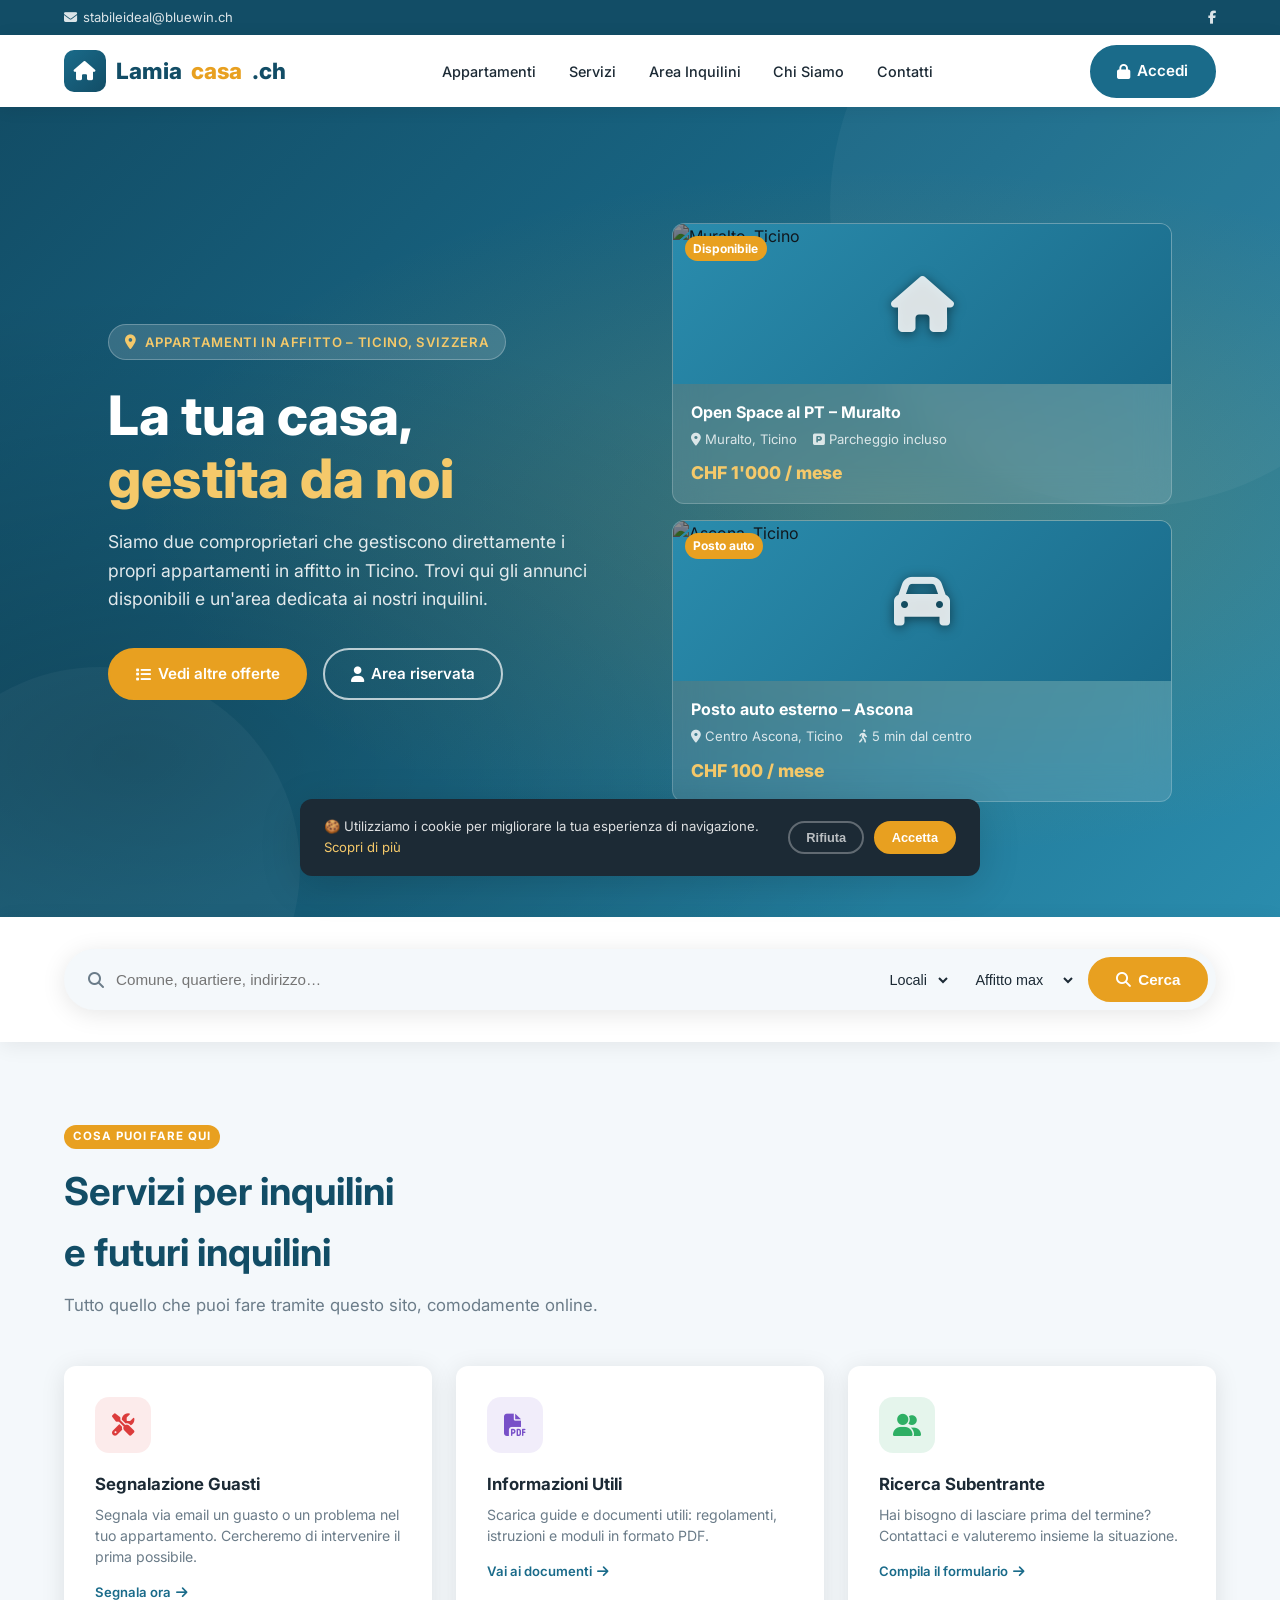
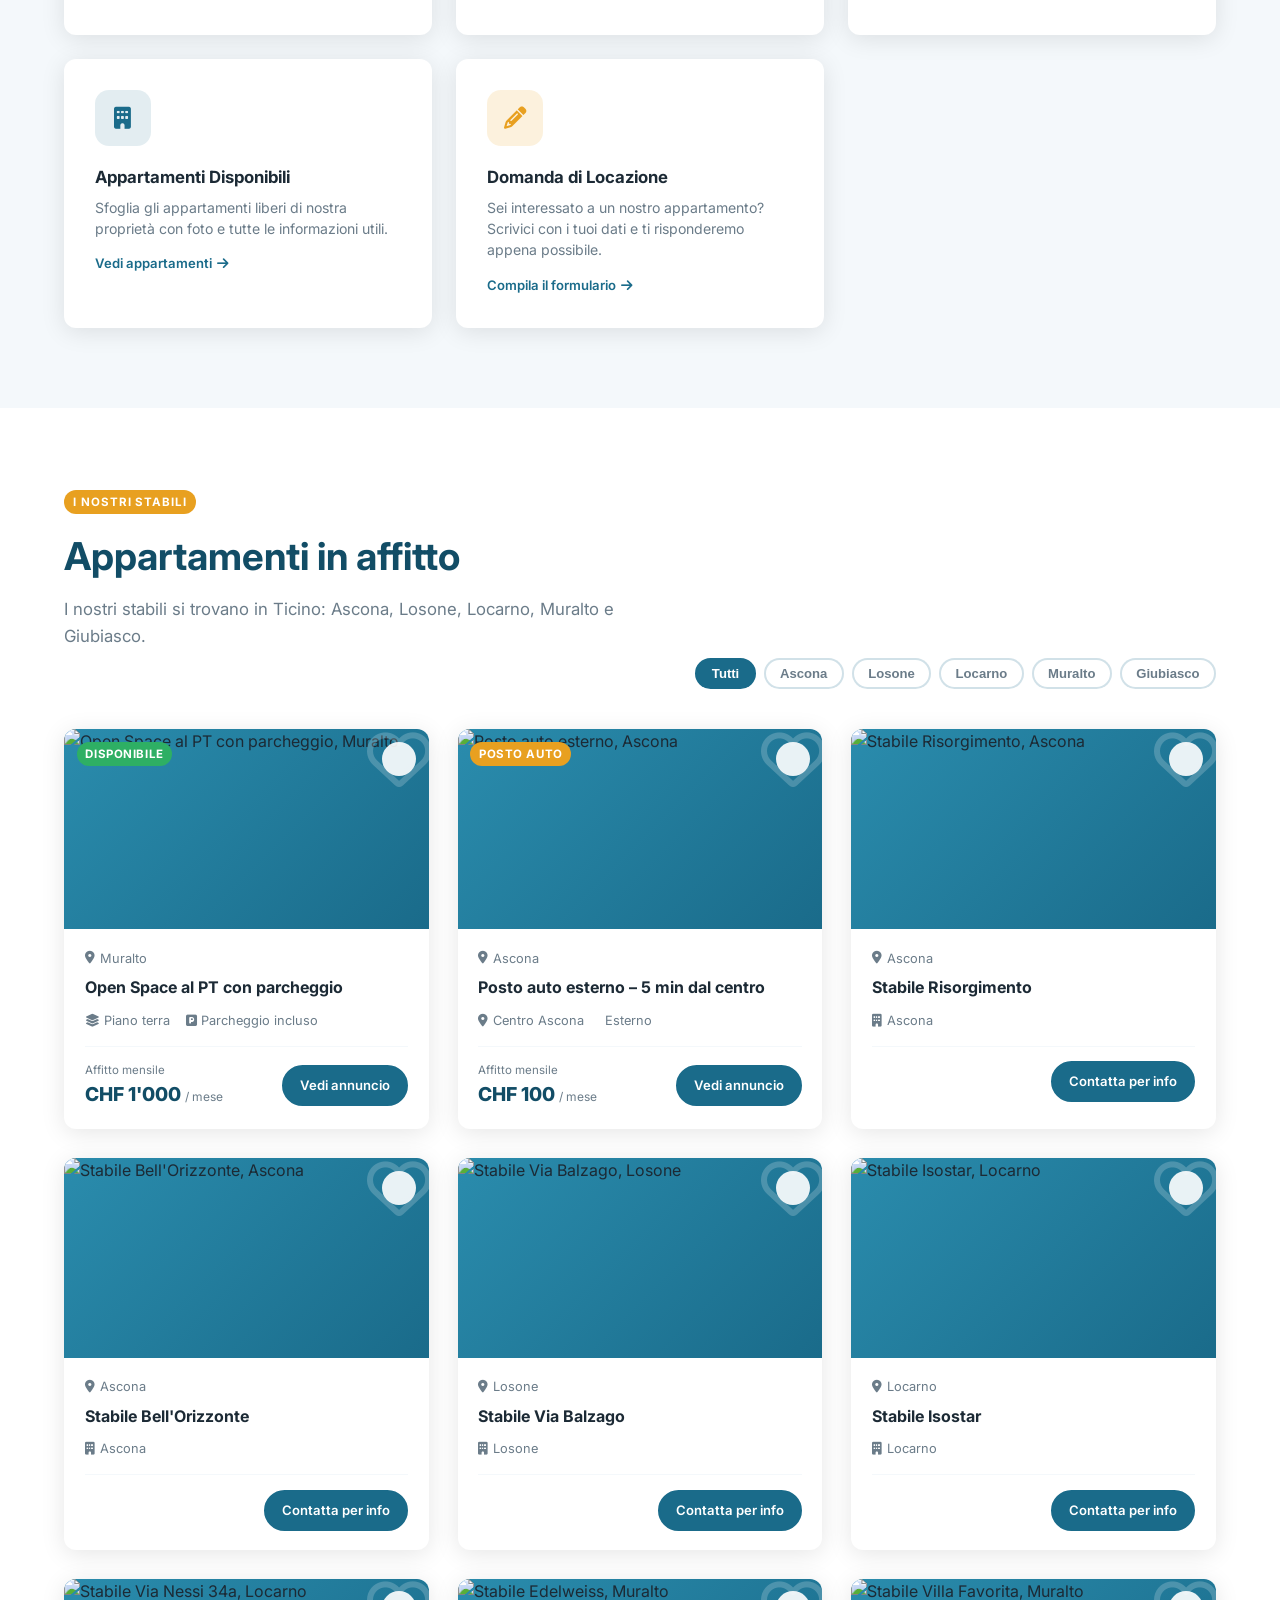
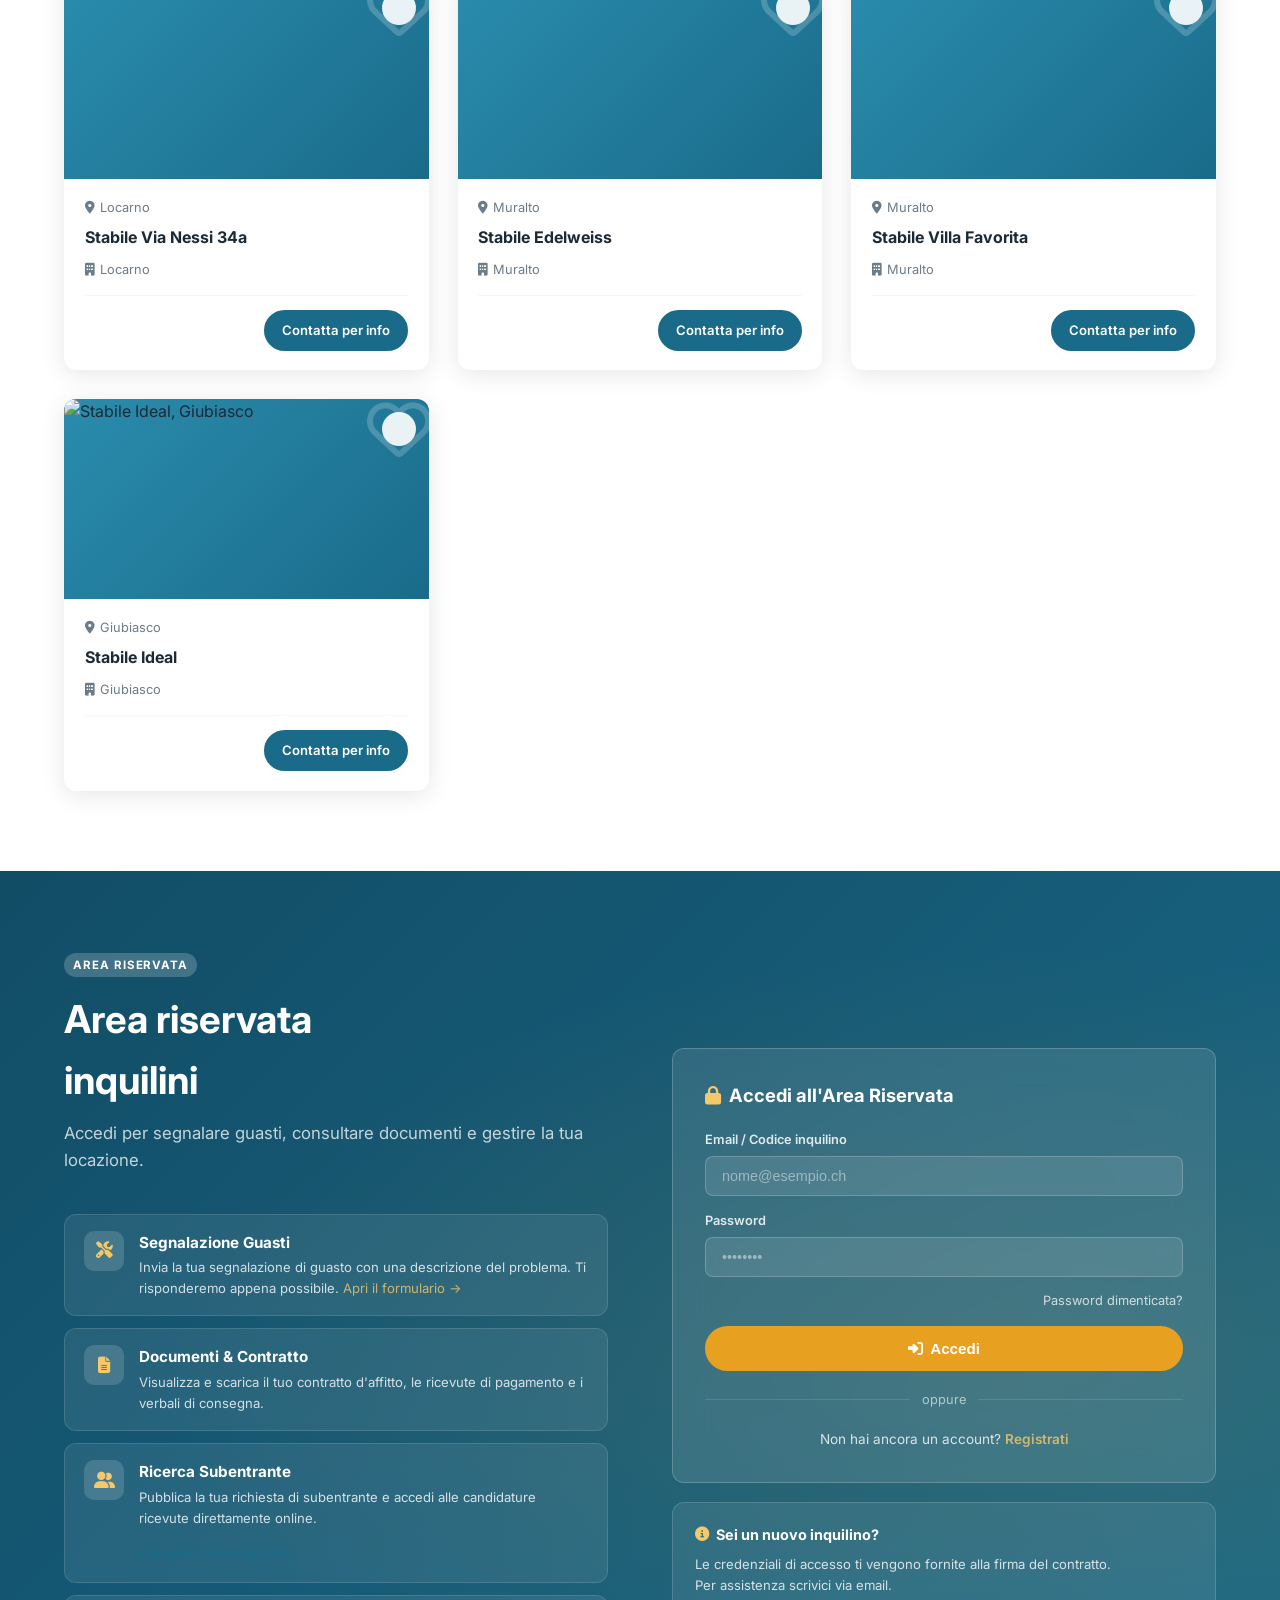
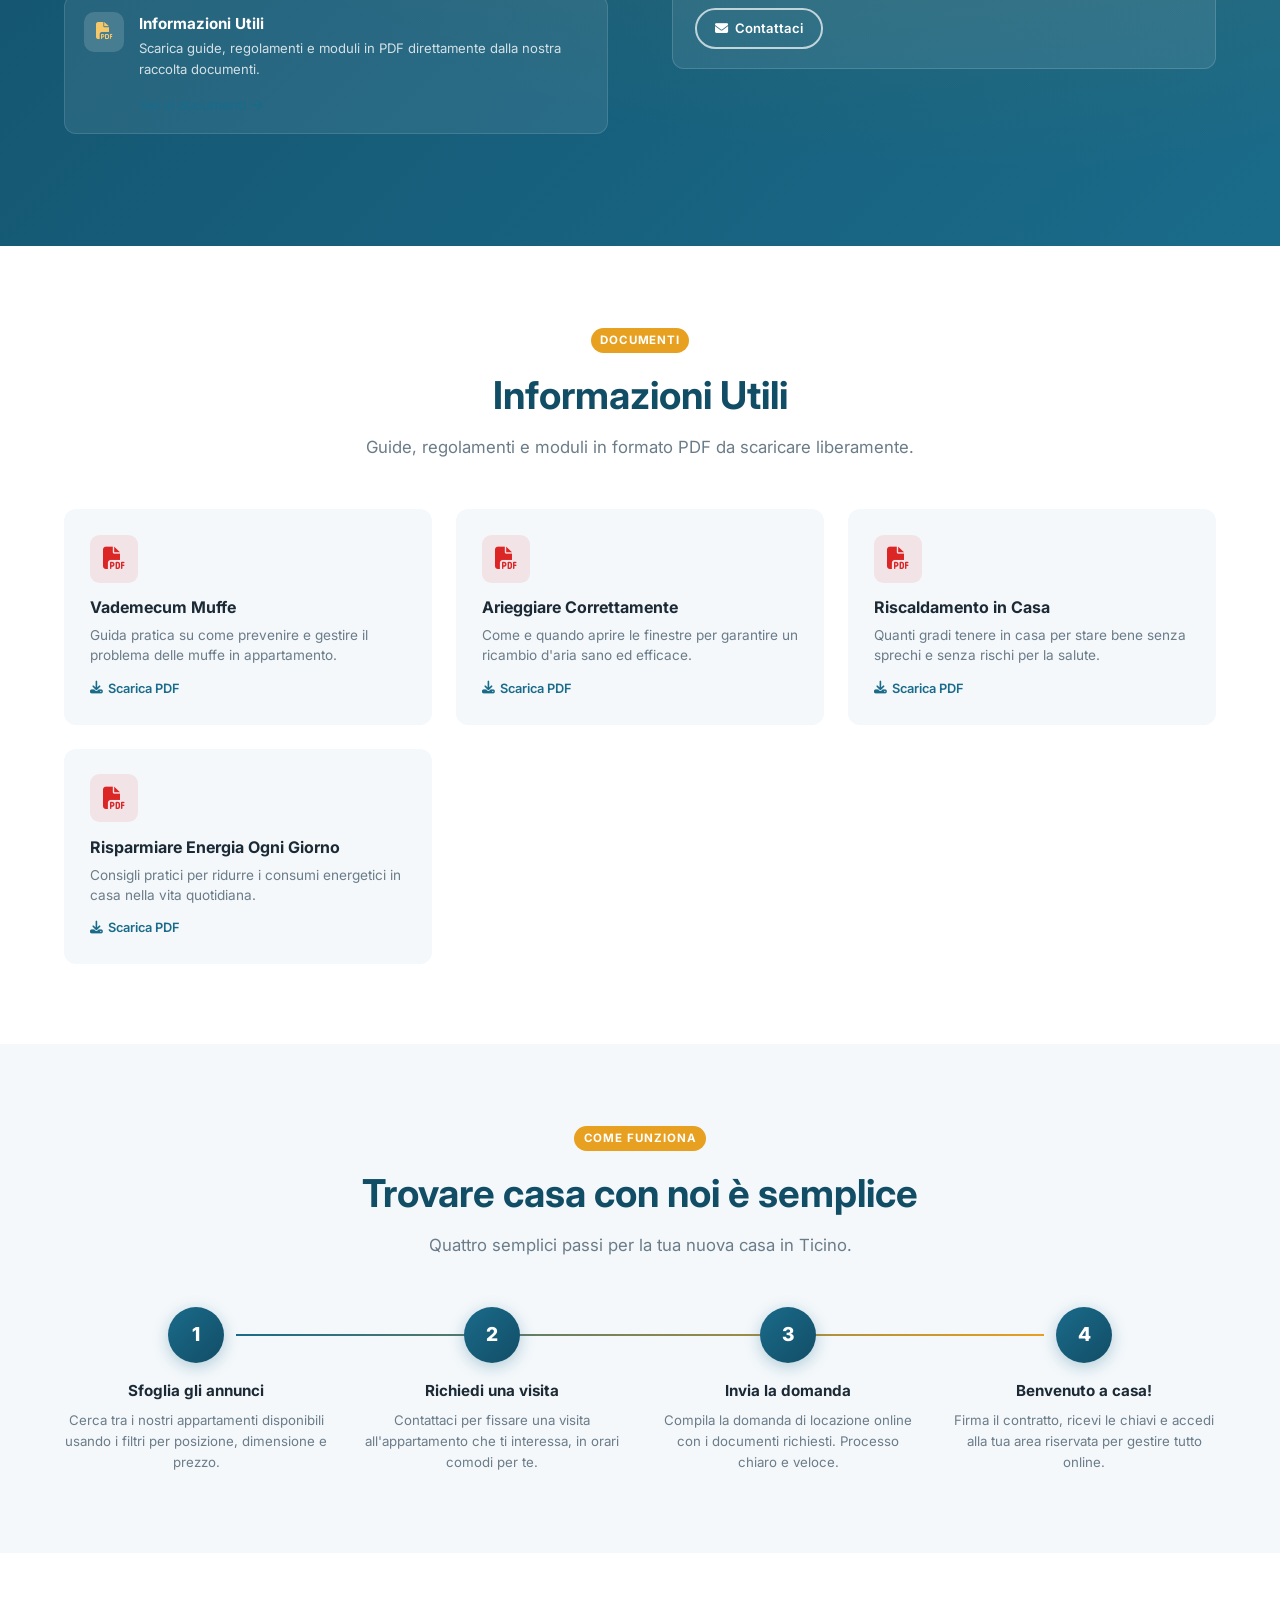
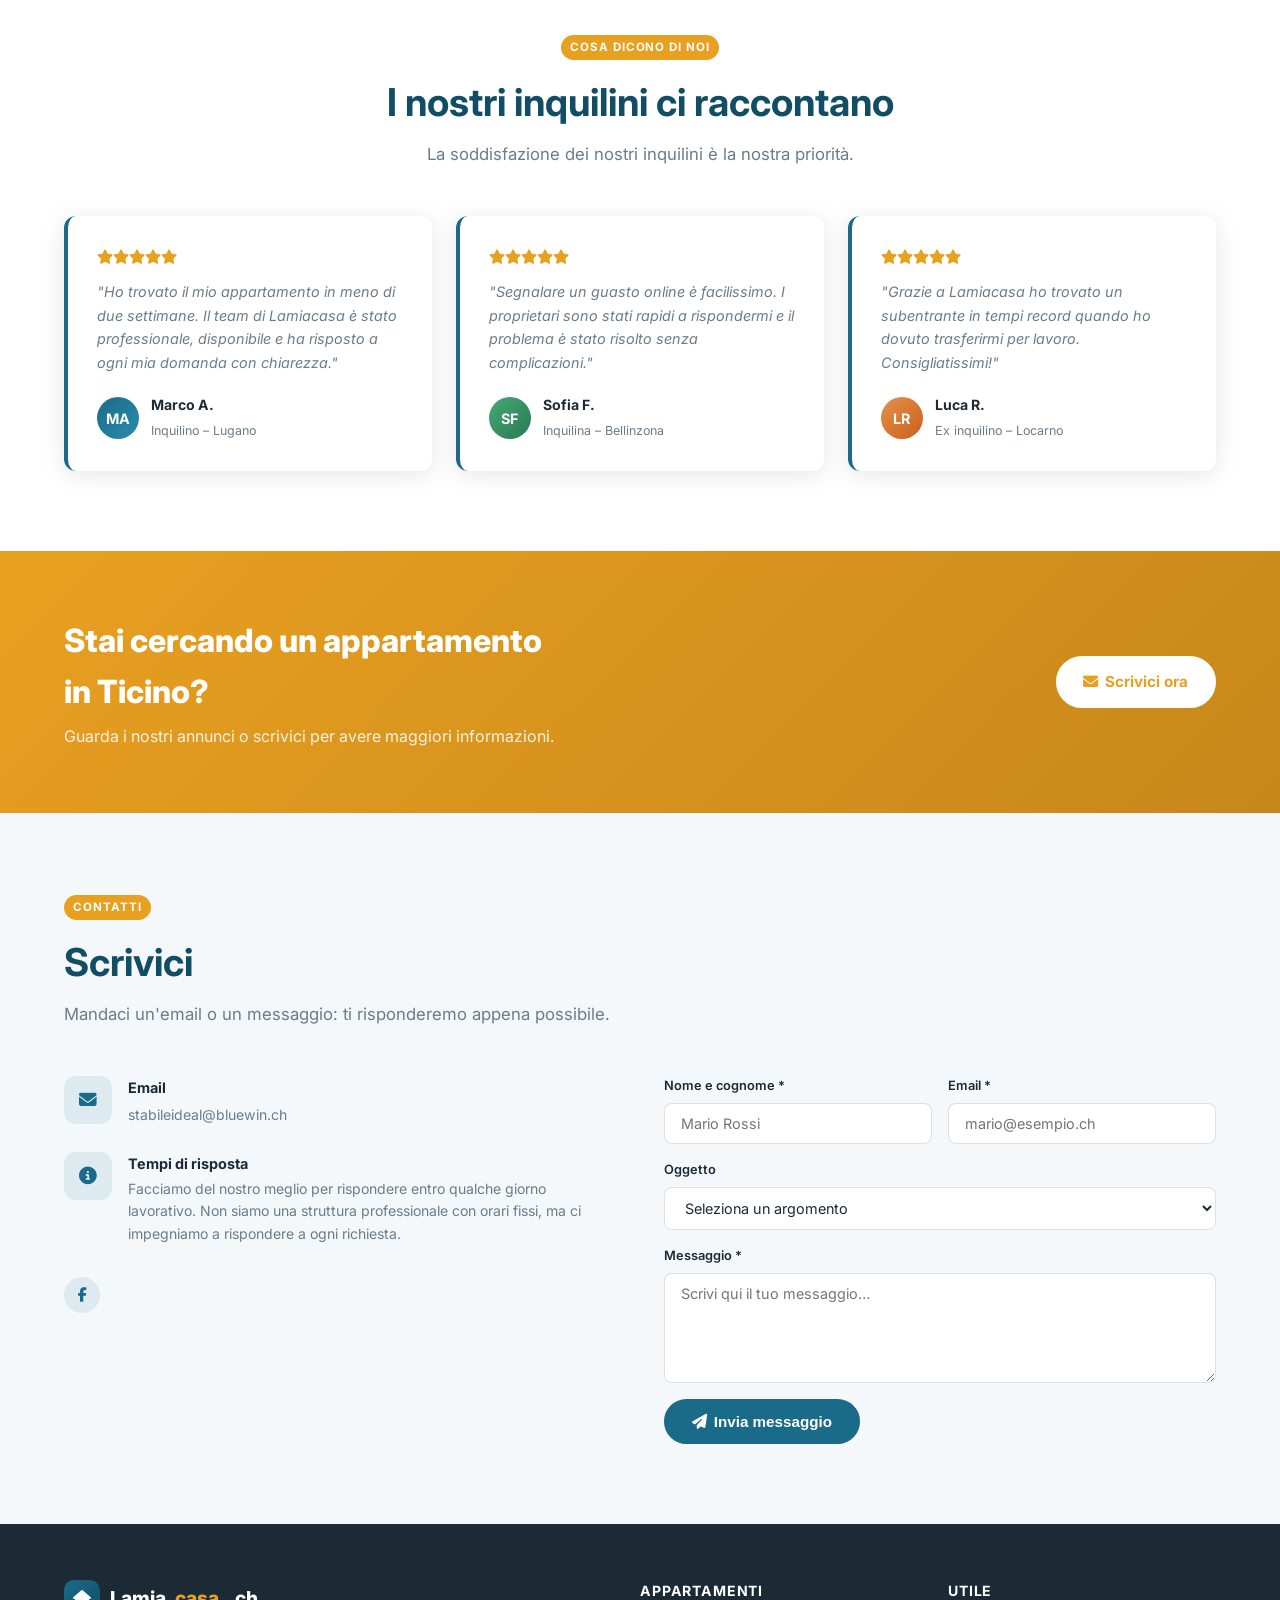
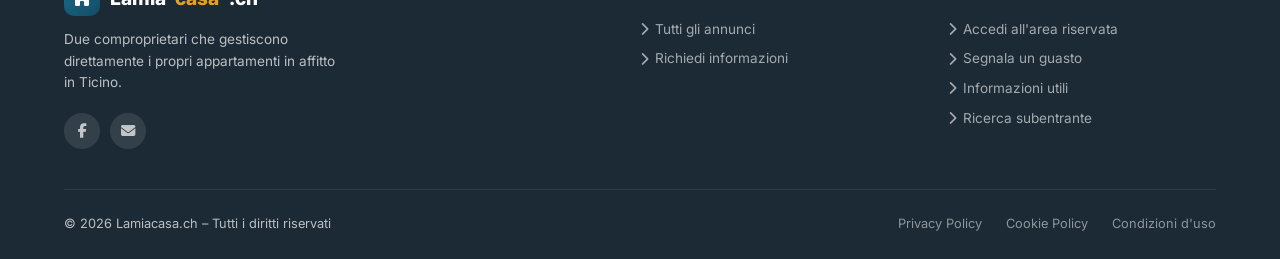
==== index.html @ 2993b635 "Rename index (5).html to index.html" ====
<!DOCTYPE html>
<html lang="it">
<head>
  <meta charset="UTF-8" />
  <meta name="viewport" content="width=device-width, initial-scale=1.0" />
  <meta name="description" content="Lamiacasa.ch – Appartamenti in affitto in Ticino gestiti direttamente dai proprietari. Area riservata inquilini, segnalazione guasti e annunci disponibili." />
  <meta name="theme-color" content="#124d66" />
  <title>Lamiacasa.ch – La Tua Casa in Ticino</title>

  <!-- Fonts -->
  <link rel="preconnect" href="https://fonts.googleapis.com" />
  <link rel="preconnect" href="https://fonts.gstatic.com" crossorigin />
  <link href="https://fonts.googleapis.com/css2?family=Inter:wght@400;500;600;700;800&display=swap" rel="stylesheet" />

  <!-- Icons -->
  <link rel="stylesheet" href="https://cdnjs.cloudflare.com/ajax/libs/font-awesome/6.5.1/css/all.min.css" crossorigin="anonymous" />

  <!-- Stylesheet -->
  <link rel="stylesheet" href="css/style.css" />
</head>
<body>

<!-- ══════════════════════════════════════════
     TOP BAR
══════════════════════════════════════════ -->
<div class="topbar">
  <div class="container">
    <div class="topbar-info">
      <span><i class="fas fa-envelope"></i> <a href="mailto:stabileideal@bluewin.ch">stabileideal@bluewin.ch</a></span>
    </div>
    <div class="topbar-social">
      <a href="https://www.facebook.com/lamiacasa.ch" target="_blank" rel="noopener" aria-label="Facebook"><i class="fab fa-facebook-f"></i></a>
    </div>
  </div>
</div>

<!-- ══════════════════════════════════════════
     NAVBAR
══════════════════════════════════════════ -->
<header class="navbar" role="banner">
  <div class="container navbar-inner">

    <!-- Logo -->
    <a href="#" class="logo" aria-label="Lamiacasa.ch – Home">
      <div class="logo-icon" aria-hidden="true"><i class="fas fa-home"></i></div>
      Lamia<span>casa</span>.ch
    </a>

    <!-- Desktop nav -->
    <nav class="nav-links" role="navigation" aria-label="Navigazione principale">
      <a href="#appartamenti">Appartamenti</a>
      <a href="#servizi">Servizi</a>
      <a href="#area-inquilini">Area Inquilini</a>
      <a href="#chi-siamo">Chi Siamo</a>
      <a href="#contatti">Contatti</a>
    </nav>

    <!-- CTA -->
    <div class="nav-cta">
      <a href="#area-inquilini" class="btn btn-primary-dk">
        <i class="fas fa-lock"></i> Accedi
      </a>
    </div>

    <!-- Hamburger (mobile) -->
    <button class="hamburger" aria-label="Apri menu" aria-expanded="false">
      <span></span><span></span><span></span>
    </button>

  </div>
</header>

<!-- ══════════════════════════════════════════
     HERO
══════════════════════════════════════════ -->
<section class="hero" aria-label="Benvenuti">
  <div class="hero-bg" aria-hidden="true"></div>
  <div class="hero-shapes" aria-hidden="true"></div>
  <div class="container">
    <div class="hero-content">

      <!-- Text -->
      <div class="hero-text fade-in">
        <div class="hero-eyebrow">
          <i class="fas fa-map-marker-alt"></i> Appartamenti in affitto – Ticino, Svizzera
        </div>
        <h1>La tua casa,<br /><em>gestita da noi</em></h1>
        <p class="hero-desc">
          Siamo due comproprietari che gestiscono direttamente i propri appartamenti in affitto
          in Ticino. Trovi qui gli annunci disponibili e un'area dedicata ai nostri inquilini.
        </p>
        <div class="hero-actions">
          <a href="#appartamenti" class="btn btn-primary">
            <i class="fas fa-list"></i> Vedi altre offerte
          </a>
          <a href="#area-inquilini" class="btn btn-outline">
            <i class="fas fa-user"></i> Area riservata
          </a>
        </div>
      </div>

      <!-- Visual cards -->
      <div class="hero-visual">
        <a class="apt-card-hero" href="https://www.tutti.ch/it/vi/ticino/immobili/appartamenti/muralto-open-space-al-pt-con-parcheggio-per-1-000-chs-mese/80045562" target="_blank" rel="noopener noreferrer">
          <div class="apt-thumb">
            <img src="https://github.com/user-attachments/assets/090aee3e-3969-4367-a884-f9edaa6fa964" alt="Muralto, Ticino" loading="lazy" />
            <div class="apt-thumb-overlay"><i class="fas fa-home"></i></div>
            <span class="apt-thumb-badge">Disponibile</span>
          </div>
          <div class="apt-info">
            <h4>Open Space al PT – Muralto</h4>
            <div class="apt-info-row">
              <span><i class="fas fa-map-marker-alt"></i> Muralto, Ticino</span>
              <span><i class="fas fa-parking"></i> Parcheggio incluso</span>
            </div>
            <div class="apt-price">CHF 1'000 / mese</div>
          </div>
        </a>
        <a class="apt-card-hero" href="https://www.tutti.ch/it/vi/ticino/immobili/oggetti-commerciali/ascona-posto-auto-esterno-5-min-dal-centro-100-mese/80043719" target="_blank" rel="noopener noreferrer">
          <div class="apt-thumb">
            <img src="https://github.com/user-attachments/assets/c9167f6e-540a-41b9-ab97-83a6438957b9" alt="Ascona, Ticino" loading="lazy" />
            <div class="apt-thumb-overlay"><i class="fas fa-car"></i></div>
            <span class="apt-thumb-badge">Posto auto</span>
          </div>
          <div class="apt-info">
            <h4>Posto auto esterno – Ascona</h4>
            <div class="apt-info-row">
              <span><i class="fas fa-map-marker-alt"></i> Centro Ascona, Ticino</span>
              <span><i class="fas fa-walking"></i> 5 min dal centro</span>
            </div>
            <div class="apt-price">CHF 100 / mese</div>
          </div>
        </a>
      </div>

    </div>
  </div>
</section>

<!-- ══════════════════════════════════════════
     QUICK SEARCH
══════════════════════════════════════════ -->
<div class="search-section">
  <div class="container">
    <form class="search-bar" role="search" aria-label="Cerca appartamenti" onsubmit="event.preventDefault(); document.getElementById('appartamenti').scrollIntoView({behavior:'smooth'});">
      <i class="fas fa-search" style="color:var(--grey);" aria-hidden="true"></i>
      <input type="text" placeholder="Comune, quartiere, indirizzo…" aria-label="Cerca per posizione" />
      <select aria-label="Numero locali">
        <option value="">Locali</option>
        <option>1.5</option>
        <option>2.5</option>
        <option>3.5</option>
        <option>4.5</option>
        <option>5.5+</option>
      </select>
      <select aria-label="Prezzo massimo">
        <option value="">Affitto max</option>
        <option>CHF 1'000</option>
        <option>CHF 1'500</option>
        <option>CHF 2'000</option>
        <option>CHF 2'500</option>
        <option>CHF 3'000+</option>
      </select>
      <button type="submit" class="btn btn-primary">
        <i class="fas fa-search"></i> Cerca
      </button>
    </form>
  </div>
</div>

<!-- ══════════════════════════════════════════
     SERVICES
══════════════════════════════════════════ -->
<section class="services-section" id="servizi" aria-labelledby="servizi-title">
  <div class="container">
    <div class="section-header">
      <span class="badge">Cosa puoi fare qui</span>
      <h2 class="section-title" id="servizi-title">Servizi per inquilini<br />e futuri inquilini</h2>
      <p class="section-sub">Tutto quello che puoi fare tramite questo sito, comodamente online.</p>
    </div>

    <div class="services-grid">

      <!-- Per inquilini -->
      <article class="service-card" tabindex="0" aria-label="Segnalazione guasti">
        <div class="service-icon icon-red"><i class="fas fa-tools" aria-hidden="true"></i></div>
        <h3>Segnalazione Guasti</h3>
        <p>Segnala via email un guasto o un problema nel tuo appartamento. Cercheremo di intervenire il prima possibile.</p>
        <a href="https://opnform.com/forms/segnalazione-guasti-appartamento-xyzsqy" target="_blank" rel="noopener" class="service-arrow">Segnala ora <i class="fas fa-arrow-right" aria-hidden="true"></i></a>
      </article>

      <article class="service-card" tabindex="0" aria-label="Informazioni utili">
        <div class="service-icon icon-purple"><i class="fas fa-file-pdf" aria-hidden="true"></i></div>
        <h3>Informazioni Utili</h3>
        <p>Scarica guide e documenti utili: regolamenti, istruzioni e moduli in formato PDF.</p>
        <a href="#informazioni-utili" class="service-arrow">Vai ai documenti <i class="fas fa-arrow-right" aria-hidden="true"></i></a>
      </article>

      <article class="service-card" tabindex="0" aria-label="Ricerca subentrante">
        <div class="service-icon icon-green"><i class="fas fa-user-friends" aria-hidden="true"></i></div>
        <h3>Ricerca Subentrante</h3>
        <p>Hai bisogno di lasciare prima del termine? Contattaci e valuteremo insieme la situazione.</p>
        <a href="https://opnform.com/forms/formulario-di-riservazione-oj8ooi" target="_blank" rel="noopener noreferrer" class="service-arrow">Compila il formulario <i class="fas fa-arrow-right" aria-hidden="true"></i></a>
      </article>

      <article class="service-card" tabindex="0" aria-label="Appartamenti disponibili">
        <div class="service-icon icon-blue"><i class="fas fa-building" aria-hidden="true"></i></div>
        <h3>Appartamenti Disponibili</h3>
        <p>Sfoglia gli appartamenti liberi di nostra proprietà con foto e tutte le informazioni utili.</p>
        <a href="#appartamenti" class="service-arrow">Vedi appartamenti <i class="fas fa-arrow-right" aria-hidden="true"></i></a>
      </article>

      <article class="service-card" tabindex="0" aria-label="Domanda di locazione">
        <div class="service-icon icon-amber"><i class="fas fa-pencil-alt" aria-hidden="true"></i></div>
        <h3>Domanda di Locazione</h3>
        <p>Sei interessato a un nostro appartamento? Scrivici con i tuoi dati e ti risponderemo appena possibile.</p>
        <a href="https://opnform.com/forms/formulario-di-riservazione-oj8ooi" target="_blank" rel="noopener noreferrer" class="service-arrow">Compila il formulario <i class="fas fa-arrow-right" aria-hidden="true"></i></a>
      </article>

    </div>
  </div>
</section>

<!-- ══════════════════════════════════════════
     APARTMENTS
══════════════════════════════════════════ -->
<section class="apartments-section" id="appartamenti" aria-labelledby="apt-title">
  <div class="container">

    <div class="apartments-header">
      <div>
        <span class="badge">I Nostri Stabili</span>
        <h2 class="section-title" id="apt-title">Appartamenti in affitto</h2>
        <p class="section-sub">I nostri stabili si trovano in Ticino: Ascona, Losone, Locarno, Muralto e Giubiasco.</p>
      </div>
      <div class="filter-pills" role="group" aria-label="Filtra per città">
        <button class="pill active" data-filter="tutti">Tutti</button>
        <button class="pill" data-filter="ascona">Ascona</button>
        <button class="pill" data-filter="losone">Losone</button>
        <button class="pill" data-filter="locarno">Locarno</button>
        <button class="pill" data-filter="muralto">Muralto</button>
        <button class="pill" data-filter="giubiasco">Giubiasco</button>
      </div>
    </div>

    <div class="apartments-grid">

      <!-- Annuncio attivo 1: Open Space Muralto -->
      <article class="apt-card" data-city="muralto">
        <div class="apt-card-img">
          <img src="https://github.com/user-attachments/assets/090aee3e-3969-4367-a884-f9edaa6fa964" alt="Open Space al PT con parcheggio, Muralto" loading="lazy" />
          <span class="apt-tag new">Disponibile</span>
          <button class="apt-wishlist" aria-label="Aggiungi ai preferiti"><i class="far fa-heart"></i></button>
        </div>
        <div class="apt-card-body">
          <p class="apt-location"><i class="fas fa-map-marker-alt" aria-hidden="true"></i> Muralto</p>
          <h3 class="apt-card-title">Open Space al PT con parcheggio</h3>
          <div class="apt-features">
            <span><i class="fas fa-layer-group" aria-hidden="true"></i> Piano terra</span>
            <span><i class="fas fa-parking" aria-hidden="true"></i> Parcheggio incluso</span>
          </div>
          <div class="apt-card-footer">
            <div>
              <div class="apt-price-label">Affitto mensile</div>
              <div class="apt-price-amount">CHF 1'000 <span class="apt-price-period">/ mese</span></div>
            </div>
            <a href="https://www.tutti.ch/it/vi/ticino/immobili/appartamenti/muralto-open-space-al-pt-con-parcheggio-per-1-000-chs-mese/80045562" target="_blank" rel="noopener" class="btn btn-primary-dk" style="padding:.5rem 1rem;font-size:.82rem;">Vedi annuncio</a>
          </div>
        </div>
      </article>

      <!-- Annuncio attivo 2: Posto auto Ascona -->
      <article class="apt-card" data-city="ascona">
        <div class="apt-card-img">
          <img src="https://github.com/user-attachments/assets/c9167f6e-540a-41b9-ab97-83a6438957b9" alt="Posto auto esterno, Ascona" loading="lazy" />
          <span class="apt-tag parking">Posto auto</span>
          <button class="apt-wishlist" aria-label="Aggiungi ai preferiti"><i class="far fa-heart"></i></button>
        </div>
        <div class="apt-card-body">
          <p class="apt-location"><i class="fas fa-map-marker-alt" aria-hidden="true"></i> Ascona</p>
          <h3 class="apt-card-title">Posto auto esterno – 5 min dal centro</h3>
          <div class="apt-features">
            <span><i class="fas fa-map-marker-alt" aria-hidden="true"></i> Centro Ascona</span>
            <span><i class="fas fa-outdoor-grill" aria-hidden="true"></i> Esterno</span>
          </div>
          <div class="apt-card-footer">
            <div>
              <div class="apt-price-label">Affitto mensile</div>
              <div class="apt-price-amount">CHF 100 <span class="apt-price-period">/ mese</span></div>
            </div>
            <a href="https://www.tutti.ch/it/vi/ticino/immobili/oggetti-commerciali/ascona-posto-auto-esterno-5-min-dal-centro-100-mese/80043719" target="_blank" rel="noopener" class="btn btn-primary-dk" style="padding:.5rem 1rem;font-size:.82rem;">Vedi annuncio</a>
          </div>
        </div>
      </article>

      <!-- Stabile: Risorgimento, Ascona -->
      <article class="apt-card" data-city="ascona">
        <div class="apt-card-img">
          <img src="https://github.com/user-attachments/assets/b2309364-7589-4e28-95ce-973043b400f6" alt="Stabile Risorgimento, Ascona" loading="lazy" />
          <button class="apt-wishlist" aria-label="Aggiungi ai preferiti"><i class="far fa-heart"></i></button>
        </div>
        <div class="apt-card-body">
          <p class="apt-location"><i class="fas fa-map-marker-alt" aria-hidden="true"></i> Ascona</p>
          <h3 class="apt-card-title">Stabile Risorgimento</h3>
          <div class="apt-features">
            <span><i class="fas fa-building" aria-hidden="true"></i> Ascona</span>
          </div>
          <div class="apt-card-footer">
            <div></div>
            <a href="#contatti" class="btn btn-primary-dk" style="padding:.5rem 1rem;font-size:.82rem;">Contatta per info</a>
          </div>
        </div>
      </article>

      <!-- Stabile: Bell'Orizzonte, Ascona -->
      <article class="apt-card" data-city="ascona">
        <div class="apt-card-img">
          <img src="https://github.com/user-attachments/assets/240f09c0-6bcc-4c07-9ffe-b174ea7a62ed" alt="Stabile Bell'Orizzonte, Ascona" loading="lazy" />
          <button class="apt-wishlist" aria-label="Aggiungi ai preferiti"><i class="far fa-heart"></i></button>
        </div>
        <div class="apt-card-body">
          <p class="apt-location"><i class="fas fa-map-marker-alt" aria-hidden="true"></i> Ascona</p>
          <h3 class="apt-card-title">Stabile Bell'Orizzonte</h3>
          <div class="apt-features">
            <span><i class="fas fa-building" aria-hidden="true"></i> Ascona</span>
          </div>
          <div class="apt-card-footer">
            <div></div>
            <a href="#contatti" class="btn btn-primary-dk" style="padding:.5rem 1rem;font-size:.82rem;">Contatta per info</a>
          </div>
        </div>
      </article>

      <!-- Stabile: Via Balzago, Losone -->
      <article class="apt-card" data-city="losone">
        <div class="apt-card-img">
          <img src="https://github.com/user-attachments/assets/b90a7631-f948-46db-bc5a-7b58a0822701" alt="Stabile Via Balzago, Losone" loading="lazy" />
          <button class="apt-wishlist" aria-label="Aggiungi ai preferiti"><i class="far fa-heart"></i></button>
        </div>
        <div class="apt-card-body">
          <p class="apt-location"><i class="fas fa-map-marker-alt" aria-hidden="true"></i> Losone</p>
          <h3 class="apt-card-title">Stabile Via Balzago</h3>
          <div class="apt-features">
            <span><i class="fas fa-building" aria-hidden="true"></i> Losone</span>
          </div>
          <div class="apt-card-footer">
            <div></div>
            <a href="#contatti" class="btn btn-primary-dk" style="padding:.5rem 1rem;font-size:.82rem;">Contatta per info</a>
          </div>
        </div>
      </article>

      <!-- Stabile: Isostar, Locarno -->
      <article class="apt-card" data-city="locarno">
        <div class="apt-card-img">
          <img src="https://github.com/user-attachments/assets/48a017fe-d64e-467d-9f8e-1457ff27e451" alt="Stabile Isostar, Locarno" loading="lazy" />
          <button class="apt-wishlist" aria-label="Aggiungi ai preferiti"><i class="far fa-heart"></i></button>
        </div>
        <div class="apt-card-body">
          <p class="apt-location"><i class="fas fa-map-marker-alt" aria-hidden="true"></i> Locarno</p>
          <h3 class="apt-card-title">Stabile Isostar</h3>
          <div class="apt-features">
            <span><i class="fas fa-building" aria-hidden="true"></i> Locarno</span>
          </div>
          <div class="apt-card-footer">
            <div></div>
            <a href="#contatti" class="btn btn-primary-dk" style="padding:.5rem 1rem;font-size:.82rem;">Contatta per info</a>
          </div>
        </div>
      </article>

      <!-- Stabile: Via Nessi 34a, Locarno -->
      <article class="apt-card" data-city="locarno">
        <div class="apt-card-img">
          <img src="https://github.com/user-attachments/assets/d8d1867b-6fa8-46ff-80c7-6f93ec8bd436" alt="Stabile Via Nessi 34a, Locarno" loading="lazy" />
          <button class="apt-wishlist" aria-label="Aggiungi ai preferiti"><i class="far fa-heart"></i></button>
        </div>
        <div class="apt-card-body">
          <p class="apt-location"><i class="fas fa-map-marker-alt" aria-hidden="true"></i> Locarno</p>
          <h3 class="apt-card-title">Stabile Via Nessi 34a</h3>
          <div class="apt-features">
            <span><i class="fas fa-building" aria-hidden="true"></i> Locarno</span>
          </div>
          <div class="apt-card-footer">
            <div></div>
            <a href="#contatti" class="btn btn-primary-dk" style="padding:.5rem 1rem;font-size:.82rem;">Contatta per info</a>
          </div>
        </div>
      </article>

      <!-- Stabile: Edelweiss, Muralto -->
      <article class="apt-card" data-city="muralto">
        <div class="apt-card-img">
          <img src="https://github.com/user-attachments/assets/993bd1c1-9552-4dab-b690-f6a9c755f981" alt="Stabile Edelweiss, Muralto" loading="lazy" />
          <button class="apt-wishlist" aria-label="Aggiungi ai preferiti"><i class="far fa-heart"></i></button>
        </div>
        <div class="apt-card-body">
          <p class="apt-location"><i class="fas fa-map-marker-alt" aria-hidden="true"></i> Muralto</p>
          <h3 class="apt-card-title">Stabile Edelweiss</h3>
          <div class="apt-features">
            <span><i class="fas fa-building" aria-hidden="true"></i> Muralto</span>
          </div>
          <div class="apt-card-footer">
            <div></div>
            <a href="#contatti" class="btn btn-primary-dk" style="padding:.5rem 1rem;font-size:.82rem;">Contatta per info</a>
          </div>
        </div>
      </article>

      <!-- Stabile: Villa Favorita, Muralto -->
      <article class="apt-card" data-city="muralto">
        <div class="apt-card-img">
          <img src="https://github.com/user-attachments/assets/f3f878cf-62ae-494b-9ecb-3f668ca16ff3" alt="Stabile Villa Favorita, Muralto" loading="lazy" />
          <button class="apt-wishlist" aria-label="Aggiungi ai preferiti"><i class="far fa-heart"></i></button>
        </div>
        <div class="apt-card-body">
          <p class="apt-location"><i class="fas fa-map-marker-alt" aria-hidden="true"></i> Muralto</p>
          <h3 class="apt-card-title">Stabile Villa Favorita</h3>
          <div class="apt-features">
            <span><i class="fas fa-building" aria-hidden="true"></i> Muralto</span>
          </div>
          <div class="apt-card-footer">
            <div></div>
            <a href="#contatti" class="btn btn-primary-dk" style="padding:.5rem 1rem;font-size:.82rem;">Contatta per info</a>
          </div>
        </div>
      </article>

      <!-- Stabile: Ideal, Giubiasco -->
      <article class="apt-card" data-city="giubiasco">
        <div class="apt-card-img">
          <img src="https://github.com/user-attachments/assets/bd56dee8-ac38-4c0f-9ad8-939351616676" alt="Stabile Ideal, Giubiasco" loading="lazy" />
          <button class="apt-wishlist" aria-label="Aggiungi ai preferiti"><i class="far fa-heart"></i></button>
        </div>
        <div class="apt-card-body">
          <p class="apt-location"><i class="fas fa-map-marker-alt" aria-hidden="true"></i> Giubiasco</p>
          <h3 class="apt-card-title">Stabile Ideal</h3>
          <div class="apt-features">
            <span><i class="fas fa-building" aria-hidden="true"></i> Giubiasco</span>
          </div>
          <div class="apt-card-footer">
            <div></div>
            <a href="#contatti" class="btn btn-primary-dk" style="padding:.5rem 1rem;font-size:.82rem;">Contatta per info</a>
          </div>
        </div>
      </article>

    </div>
  </div>
</section>

<!-- ══════════════════════════════════════════
     TENANT AREA
══════════════════════════════════════════ -->
<section class="tenant-section" id="area-inquilini" aria-labelledby="tenant-title">
  <div class="container">
    <div class="tenant-inner">

      <!-- Left: features -->
      <div class="tenant-text">
        <span class="badge" style="background:rgba(255,255,255,.2);color:#fff;">Area Riservata</span>
        <h2 class="section-title" id="tenant-title">Area riservata<br />inquilini</h2>
        <p class="section-sub">Accedi per segnalare guasti, consultare documenti e gestire la tua locazione.</p>

        <div class="tenant-features">

          <div class="tenant-feature">
            <div class="tf-icon"><i class="fas fa-tools" aria-hidden="true"></i></div>
            <div class="tf-text">
              <h4>Segnalazione Guasti</h4>
              <p>Invia la tua segnalazione di guasto con una descrizione del problema. Ti risponderemo appena possibile. <a href="https://opnform.com/forms/segnalazione-guasti-appartamento-xyzsqy" target="_blank" rel="noopener" style="color:var(--accent-lt);">Apri il formulario →</a></p>
            </div>
          </div>

          <div class="tenant-feature">
            <div class="tf-icon"><i class="fas fa-file-alt" aria-hidden="true"></i></div>
            <div class="tf-text">
              <h4>Documenti &amp; Contratto</h4>
              <p>Visualizza e scarica il tuo contratto d'affitto, le ricevute di pagamento e i verbali di consegna.</p>
            </div>
          </div>

          <div class="tenant-feature">
            <div class="tf-icon"><i class="fas fa-user-friends" aria-hidden="true"></i></div>
            <div class="tf-text">
              <h4>Ricerca Subentrante</h4>
              <p>Pubblica la tua richiesta di subentrante e accedi alle candidature ricevute direttamente online.</p>
              <a href="https://opnform.com/forms/formulario-di-riservazione-oj8ooi" target="_blank" rel="noopener noreferrer" class="service-arrow" style="font-size:.85rem;">Compila il formulario <i class="fas fa-arrow-right" aria-hidden="true"></i></a>
            </div>
          </div>

          <div class="tenant-feature">
            <div class="tf-icon"><i class="fas fa-file-pdf" aria-hidden="true"></i></div>
            <div class="tf-text">
              <h4>Informazioni Utili</h4>
              <p>Scarica guide, regolamenti e moduli in PDF direttamente dalla nostra raccolta documenti.</p>
              <a href="#informazioni-utili" class="service-arrow" style="font-size:.85rem;">Vai ai documenti <i class="fas fa-arrow-right" aria-hidden="true"></i></a>
            </div>
          </div>

        </div>
      </div>

      <!-- Right: login card -->
      <div>
        <div class="area-card" role="complementary" aria-label="Accesso area riservata">
          <h3><i class="fas fa-lock" aria-hidden="true"></i> Accedi all'Area Riservata</h3>
          <form class="area-form" id="login-form" novalidate>
            <div class="form-group">
              <label for="login-email">Email / Codice inquilino</label>
              <input type="email" id="login-email" name="email" placeholder="nome@esempio.ch" autocomplete="email" required />
            </div>
            <div class="form-group">
              <label for="login-pw">Password</label>
              <input type="password" id="login-pw" name="password" placeholder="••••••••" autocomplete="current-password" required />
            </div>
            <p class="forgot-link"><a href="#contatti">Password dimenticata?</a></p>
            <button type="submit" class="btn btn-primary" style="width:100%;justify-content:center;">
              <i class="fas fa-sign-in-alt"></i> Accedi
            </button>
            <div class="divider">oppure</div>
            <p class="register-link">Non hai ancora un account? <a href="#contatti">Registrati</a></p>
          </form>
        </div>

        <!-- Info for new tenants -->
        <div style="margin-top:1.2rem;background:rgba(255,255,255,.08);border:1px solid rgba(255,255,255,.15);border-radius:var(--radius);padding:1.2rem 1.4rem;color:#fff;">
          <h4 style="font-size:.9rem;margin-bottom:.5rem;display:flex;align-items:center;gap:.4rem;">
            <i class="fas fa-info-circle" style="color:var(--accent-lt);" aria-hidden="true"></i> Sei un nuovo inquilino?
          </h4>
          <p style="font-size:.82rem;opacity:.8;margin-bottom:.75rem;">
            Le credenziali di accesso ti vengono fornite alla firma del contratto.<br />
            Per assistenza scrivici via email.
          </p>
          <a href="#contatti" class="btn btn-outline" style="font-size:.82rem;padding:.5rem 1.1rem;">
            <i class="fas fa-envelope"></i> Contattaci
          </a>
        </div>
      </div>

    </div>
  </div>
</section>

<!-- ══════════════════════════════════════════
     INFORMAZIONI UTILI
══════════════════════════════════════════ -->
<section class="docs-section" id="informazioni-utili" aria-labelledby="docs-title">
  <div class="container">
    <div class="section-header" style="text-align:center;">
      <span class="badge">Documenti</span>
      <h2 class="section-title" id="docs-title">Informazioni Utili</h2>
      <p class="section-sub" style="margin:0 auto 3rem;">Guide, regolamenti e moduli in formato PDF da scaricare liberamente.</p>
    </div>

    <div class="docs-grid">

      <a href="Files_PDF/FCG-muffa.pdf" class="doc-card" aria-label="Vademecum Muffe" target="_blank" rel="noopener noreferrer">
        <div class="doc-card-icon"><i class="fas fa-file-pdf" aria-hidden="true"></i></div>
        <div class="doc-card-body">
          <h4 class="doc-card-title">Vademecum Muffe</h4>
          <p class="doc-card-desc">Guida pratica su come prevenire e gestire il problema delle muffe in appartamento.</p>
        </div>
        <span class="doc-card-dl"><i class="fas fa-download" aria-hidden="true"></i> Scarica PDF</span>
      </a>

      <a href="Files_PDF/Arieggiare correttamente.pdf" class="doc-card" aria-label="Arieggiare correttamente" target="_blank" rel="noopener noreferrer">
        <div class="doc-card-icon"><i class="fas fa-file-pdf" aria-hidden="true"></i></div>
        <div class="doc-card-body">
          <h4 class="doc-card-title">Arieggiare Correttamente</h4>
          <p class="doc-card-desc">Come e quando aprire le finestre per garantire un ricambio d'aria sano ed efficace.</p>
        </div>
        <span class="doc-card-dl"><i class="fas fa-download" aria-hidden="true"></i> Scarica PDF</span>
      </a>

      <a href="Files_PDF/Riscaldamento in casa_ quanti gradi tenere per non ammalarsi.pdf" class="doc-card" aria-label="Riscaldamento in casa" target="_blank" rel="noopener noreferrer">
        <div class="doc-card-icon"><i class="fas fa-file-pdf" aria-hidden="true"></i></div>
        <div class="doc-card-body">
          <h4 class="doc-card-title">Riscaldamento in Casa</h4>
          <p class="doc-card-desc">Quanti gradi tenere in casa per stare bene senza sprechi e senza rischi per la salute.</p>
        </div>
        <span class="doc-card-dl"><i class="fas fa-download" aria-hidden="true"></i> Scarica PDF</span>
      </a>

      <a href="Files_PDF/risparmiare-energia-tutti-i-giorni.pdf" class="doc-card" aria-label="Risparmiare energia tutti i giorni" target="_blank" rel="noopener noreferrer">
        <div class="doc-card-icon"><i class="fas fa-file-pdf" aria-hidden="true"></i></div>
        <div class="doc-card-body">
          <h4 class="doc-card-title">Risparmiare Energia Ogni Giorno</h4>
          <p class="doc-card-desc">Consigli pratici per ridurre i consumi energetici in casa nella vita quotidiana.</p>
        </div>
        <span class="doc-card-dl"><i class="fas fa-download" aria-hidden="true"></i> Scarica PDF</span>
      </a>

    </div>
  </div>
</section>

<!-- ══════════════════════════════════════════
     HOW IT WORKS
══════════════════════════════════════════ -->
<section class="steps-section" id="chi-siamo" aria-labelledby="steps-title">
  <div class="container">
    <div class="section-header" style="text-align:center;">
      <span class="badge">Come Funziona</span>
      <h2 class="section-title" id="steps-title">Trovare casa con noi è semplice</h2>
      <p class="section-sub" style="margin:0 auto 3rem;">Quattro semplici passi per la tua nuova casa in Ticino.</p>
    </div>
    <div class="steps-grid">
      <div class="step-item">
        <div class="step-num" aria-hidden="true">1</div>
        <h4>Sfoglia gli annunci</h4>
        <p>Cerca tra i nostri appartamenti disponibili usando i filtri per posizione, dimensione e prezzo.</p>
      </div>
      <div class="step-item">
        <div class="step-num" aria-hidden="true">2</div>
        <h4>Richiedi una visita</h4>
        <p>Contattaci per fissare una visita all'appartamento che ti interessa, in orari comodi per te.</p>
      </div>
      <div class="step-item">
        <div class="step-num" aria-hidden="true">3</div>
        <h4>Invia la domanda</h4>
        <p>Compila la domanda di locazione online con i documenti richiesti. Processo chiaro e veloce.</p>
      </div>
      <div class="step-item">
        <div class="step-num" aria-hidden="true">4</div>
        <h4>Benvenuto a casa!</h4>
        <p>Firma il contratto, ricevi le chiavi e accedi alla tua area riservata per gestire tutto online.</p>
      </div>
    </div>
  </div>
</section>

<!-- ══════════════════════════════════════════
     TESTIMONIALS
══════════════════════════════════════════ -->
<section class="testimonials-section" aria-labelledby="testi-title">
  <div class="container">
    <div class="section-header" style="text-align:center;">
      <span class="badge">Cosa Dicono di Noi</span>
      <h2 class="section-title" id="testi-title">I nostri inquilini ci raccontano</h2>
      <p class="section-sub" style="margin:0 auto 3rem;">La soddisfazione dei nostri inquilini è la nostra priorità.</p>
    </div>
    <div class="testimonials-grid">

      <blockquote class="testimonial-card">
        <div class="testimonial-stars" aria-label="5 stelle su 5">
          <i class="fas fa-star"></i><i class="fas fa-star"></i><i class="fas fa-star"></i><i class="fas fa-star"></i><i class="fas fa-star"></i>
        </div>
        <p>"Ho trovato il mio appartamento in meno di due settimane. Il team di Lamiacasa è stato professionale, disponibile e ha risposto a ogni mia domanda con chiarezza."</p>
        <footer class="testimonial-author">
          <div class="author-avatar avatar-1" aria-hidden="true">MA</div>
          <div class="author-info">
            <strong>Marco A.</strong>
            <span>Inquilino – Lugano</span>
          </div>
        </footer>
      </blockquote>

      <blockquote class="testimonial-card">
        <div class="testimonial-stars" aria-label="5 stelle su 5">
          <i class="fas fa-star"></i><i class="fas fa-star"></i><i class="fas fa-star"></i><i class="fas fa-star"></i><i class="fas fa-star"></i>
        </div>
        <p>"Segnalare un guasto online è facilissimo. I proprietari sono stati rapidi a rispondermi e il problema è stato risolto senza complicazioni."</p>
        <footer class="testimonial-author">
          <div class="author-avatar avatar-2" aria-hidden="true">SF</div>
          <div class="author-info">
            <strong>Sofia F.</strong>
            <span>Inquilina – Bellinzona</span>
          </div>
        </footer>
      </blockquote>

      <blockquote class="testimonial-card">
        <div class="testimonial-stars" aria-label="5 stelle su 5">
          <i class="fas fa-star"></i><i class="fas fa-star"></i><i class="fas fa-star"></i><i class="fas fa-star"></i><i class="fas fa-star"></i>
        </div>
        <p>"Grazie a Lamiacasa ho trovato un subentrante in tempi record quando ho dovuto trasferirmi per lavoro. Consigliatissimi!"</p>
        <footer class="testimonial-author">
          <div class="author-avatar avatar-3" aria-hidden="true">LR</div>
          <div class="author-info">
            <strong>Luca R.</strong>
            <span>Ex inquilino – Locarno</span>
          </div>
        </footer>
      </blockquote>

    </div>
  </div>
</section>

<!-- ══════════════════════════════════════════
     CTA BANNER
══════════════════════════════════════════ -->
<section class="cta-section" aria-label="Chiamata all'azione">
  <div class="container">
    <div class="cta-inner">
      <div>
        <h2>Stai cercando un appartamento in Ticino?</h2>
        <p>Guarda i nostri annunci o scrivici per avere maggiori informazioni.</p>
      </div>
      <a href="#contatti" class="btn btn-white">
        <i class="fas fa-envelope"></i> Scrivici ora
      </a>
    </div>
  </div>
</section>

<!-- ══════════════════════════════════════════
     CONTACT
══════════════════════════════════════════ -->
<section class="contact-section" id="contatti" aria-labelledby="contact-title">
  <div class="container">
    <div class="section-header">
      <span class="badge">Contatti</span>
      <h2 class="section-title" id="contact-title">Scrivici</h2>
      <p class="section-sub">Mandaci un'email o un messaggio: ti risponderemo appena possibile.</p>
    </div>

    <div class="contact-grid">

      <!-- Info -->
      <div class="contact-info">
        <div class="contact-item">
          <div class="contact-icon"><i class="fas fa-envelope" aria-hidden="true"></i></div>
          <div>
            <h4>Email</h4>
            <a href="mailto:stabileideal@bluewin.ch">stabileideal@bluewin.ch</a>
          </div>
        </div>
        <div class="contact-item">
          <div class="contact-icon"><i class="fas fa-info-circle" aria-hidden="true"></i></div>
          <div>
            <h4>Tempi di risposta</h4>
            <p>Facciamo del nostro meglio per rispondere entro qualche giorno lavorativo. Non siamo una struttura professionale con orari fissi, ma ci impegniamo a rispondere a ogni richiesta.</p>
          </div>
        </div>

        <!-- Social links -->
        <div style="display:flex;gap:.75rem;margin-top:.5rem;">
          <a href="https://www.facebook.com/lamiacasa.ch" target="_blank" rel="noopener" class="social-link" style="background:rgba(26,107,138,.1);color:var(--primary);" aria-label="Facebook">
            <i class="fab fa-facebook-f"></i>
          </a>
        </div>
      </div>

      <!-- Contact form -->
      <form class="contact-form" id="contact-form" novalidate>
        <div class="form-row">
          <div class="cf-group">
            <label for="cf-name">Nome e cognome *</label>
            <input type="text" id="cf-name" name="name" placeholder="Mario Rossi" required />
          </div>
          <div class="cf-group">
            <label for="cf-email">Email *</label>
            <input type="email" id="cf-email" name="email" placeholder="mario@esempio.ch" required />
          </div>
        </div>
        <div class="cf-group">
          <label for="cf-subject">Oggetto</label>
          <select id="cf-subject" name="subject">
            <option value="">Seleziona un argomento</option>
            <option>Informazioni appartamento</option>
            <option>Segnalazione guasto</option>
            <option>Ricerca subentrante</option>
            <option>Disdetta contratto</option>
            <option>Domanda di locazione</option>
            <option>Altro</option>
          </select>
        </div>
        <div class="cf-group">
          <label for="cf-message">Messaggio *</label>
          <textarea id="cf-message" name="message" placeholder="Scrivi qui il tuo messaggio…" required></textarea>
        </div>
        <button type="submit" class="btn btn-primary-dk" style="align-self:flex-start;">
          <i class="fas fa-paper-plane"></i> Invia messaggio
        </button>
      </form>

    </div>
  </div>
</section>

<!-- map section removed – no physical office -->

<!-- ══════════════════════════════════════════
     FOOTER
══════════════════════════════════════════ -->
<footer class="footer" role="contentinfo">
  <div class="container">
    <div class="footer-grid">

      <!-- Brand -->
      <div class="footer-brand">
        <div class="footer-logo">
          <div class="logo-icon" style="width:36px;height:36px;font-size:1rem;" aria-hidden="true">
            <i class="fas fa-home"></i>
          </div>
          Lamia<span>casa</span>.ch
        </div>
        <p>Due comproprietari che gestiscono direttamente i propri appartamenti in affitto in Ticino.</p>
        <div class="social-links">
          <a href="https://www.facebook.com/lamiacasa.ch" target="_blank" rel="noopener" class="social-link" aria-label="Facebook">
            <i class="fab fa-facebook-f"></i>
          </a>
          <a href="mailto:stabileideal@bluewin.ch" class="social-link" aria-label="Email">
            <i class="fas fa-envelope"></i>
          </a>
        </div>
      </div>

      <!-- Inquilini — merged into "Utile" column -->

      <!-- Appartamenti -->
      <div class="footer-col">
        <h4>Appartamenti</h4>
        <ul>
          <li><a href="#appartamenti"><i class="fas fa-chevron-right" aria-hidden="true"></i> Tutti gli annunci</a></li>
          <li><a href="#contatti"><i class="fas fa-chevron-right" aria-hidden="true"></i> Richiedi informazioni</a></li>
        </ul>
      </div>

      <!-- Utilità -->
      <div class="footer-col">
        <h4>Utile</h4>
        <ul>
          <li><a href="#area-inquilini"><i class="fas fa-chevron-right" aria-hidden="true"></i> Accedi all'area riservata</a></li>
          <li><a href="#area-inquilini"><i class="fas fa-chevron-right" aria-hidden="true"></i> Segnala un guasto</a></li>
          <li><a href="#informazioni-utili"><i class="fas fa-chevron-right" aria-hidden="true"></i> Informazioni utili</a></li>
          <li><a href="#area-inquilini"><i class="fas fa-chevron-right" aria-hidden="true"></i> Ricerca subentrante</a></li>
        </ul>
      </div>

    </div>

    <div class="footer-bottom">
      <p>&copy; <span id="year"></span> Lamiacasa.ch – Tutti i diritti riservati</p>
      <nav class="footer-bottom-links" aria-label="Link legali">
        <a href="#">Privacy Policy</a>
        <a href="#">Cookie Policy</a>
        <a href="#">Condizioni d'uso</a>
      </nav>
    </div>
  </div>
</footer>

<!-- ══════════════════════════════════════════
     COOKIE BANNER
══════════════════════════════════════════ -->
<div class="cookie-banner" role="dialog" aria-live="polite" aria-label="Banner cookie">
  <p>
    🍪 Utilizziamo i cookie per migliorare la tua esperienza di navigazione.
    <a href="#">Scopri di più</a>
  </p>
  <div class="cookie-actions">
    <button id="cookie-decline" class="btn btn-outline btn-sm" style="color:rgba(255,255,255,.7);border-color:rgba(255,255,255,.3);">Rifiuta</button>
    <button id="cookie-accept" class="btn btn-primary btn-sm">Accetta</button>
  </div>
</div>

<!-- ══════════════════════════════════════════
     SCROLL TO TOP
══════════════════════════════════════════ -->
<button class="scroll-top" aria-label="Torna in cima">
  <i class="fas fa-chevron-up" aria-hidden="true"></i>
</button>

<!-- ── Scripts ── -->
<script>
  document.getElementById('year').textContent = new Date().getFullYear();
</script>
<script src="js/main.js"></script>

</body>
</html>
---- css/style.css ----
/* ============================================================
   Lamiacasa.ch – Stylesheet
   ============================================================ */

/* ── Reset & base ── */
*, *::before, *::after { box-sizing: border-box; margin: 0; padding: 0; }

:root {
  --primary:    #1a6b8a;
  --primary-dk: #124d66;
  --accent:     #e8a020;
  --accent-lt:  #f5c96a;
  --light:      #f4f8fb;
  --dark:       #1c2a35;
  --grey:       #6b7c89;
  --white:      #ffffff;
  --radius:     12px;
  --shadow:     0 4px 24px rgba(0,0,0,.10);
  --shadow-lg:  0 8px 40px rgba(0,0,0,.15);
  --transition: .3s ease;
}

html { scroll-behavior: smooth; }

body {
  font-family: 'Inter', 'Segoe UI', system-ui, sans-serif;
  color: var(--dark);
  background: var(--white);
  line-height: 1.6;
  overflow-x: hidden;
}

a { text-decoration: none; color: inherit; }
img { max-width: 100%; display: block; }
ul { list-style: none; }

/* ── Utility ── */
.container { max-width: 1200px; margin: 0 auto; padding: 0 24px; }
.section-title {
  font-size: clamp(1.6rem, 3vw, 2.4rem);
  font-weight: 700;
  color: var(--primary-dk);
  margin-bottom: .5rem;
}
.section-sub {
  color: var(--grey);
  font-size: 1.05rem;
  margin-bottom: 2.5rem;
  max-width: 600px;
}
.section-header { margin-bottom: 3rem; }
.badge {
  display: inline-block;
  background: var(--accent);
  color: var(--white);
  font-size: .72rem;
  font-weight: 700;
  letter-spacing: .08em;
  text-transform: uppercase;
  padding: .25em .8em;
  border-radius: 999px;
  margin-bottom: .75rem;
}
.btn {
  display: inline-flex;
  align-items: center;
  gap: .45rem;
  padding: .75rem 1.6rem;
  border-radius: 999px;
  font-weight: 600;
  font-size: .95rem;
  cursor: pointer;
  border: 2px solid transparent;
  transition: var(--transition);
}
.btn-primary {
  background: var(--accent);
  color: var(--white);
  border-color: var(--accent);
}
.btn-primary:hover {
  background: #c8871a;
  border-color: #c8871a;
  transform: translateY(-2px);
  box-shadow: 0 6px 20px rgba(232,160,32,.4);
}
.btn-outline {
  background: transparent;
  color: var(--white);
  border-color: rgba(255,255,255,.7);
}
.btn-outline:hover {
  background: rgba(255,255,255,.15);
  border-color: var(--white);
}
.btn-primary-dk {
  background: var(--primary);
  color: var(--white);
  border-color: var(--primary);
}
.btn-primary-dk:hover {
  background: var(--primary-dk);
  border-color: var(--primary-dk);
  transform: translateY(-2px);
}

/* ── Topbar ── */
.topbar {
  background: var(--primary-dk);
  color: rgba(255,255,255,.85);
  font-size: .82rem;
  padding: .45rem 0;
}
.topbar .container {
  display: flex;
  justify-content: space-between;
  align-items: center;
  gap: 1rem;
  flex-wrap: wrap;
}
.topbar a { color: inherit; }
.topbar a:hover { color: var(--accent-lt); }
.topbar-info { display: flex; gap: 1.5rem; flex-wrap: wrap; }
.topbar-info span { display: flex; align-items: center; gap: .35rem; }

/* ── Navbar ── */
.navbar {
  position: sticky;
  top: 0;
  z-index: 1000;
  background: var(--white);
  box-shadow: 0 2px 16px rgba(0,0,0,.08);
  transition: var(--transition);
}
.navbar-inner {
  display: flex;
  align-items: center;
  justify-content: space-between;
  height: 72px;
  gap: 1.5rem;
}
.logo {
  display: flex;
  align-items: center;
  gap: .6rem;
  font-weight: 800;
  font-size: 1.4rem;
  color: var(--primary-dk);
}
.logo-icon {
  width: 42px; height: 42px;
  background: linear-gradient(135deg, var(--primary), var(--primary-dk));
  border-radius: 10px;
  display: flex; align-items: center; justify-content: center;
  color: var(--white);
  font-size: 1.2rem;
}
.logo span { color: var(--accent); }
.nav-links {
  display: flex;
  align-items: center;
  gap: .25rem;
}
.nav-links a {
  padding: .5rem .9rem;
  border-radius: 8px;
  font-size: .9rem;
  font-weight: 500;
  color: var(--dark);
  transition: var(--transition);
}
.nav-links a:hover, .nav-links a.active {
  background: var(--light);
  color: var(--primary);
}
.nav-cta { display: flex; align-items: center; gap: .75rem; }
.hamburger {
  display: none;
  flex-direction: column;
  gap: 5px;
  cursor: pointer;
  padding: .4rem;
}
.hamburger span {
  width: 24px; height: 2px;
  background: var(--dark);
  border-radius: 2px;
  transition: var(--transition);
}

/* ── Hero ── */
.hero {
  position: relative;
  min-height: 90vh;
  display: flex;
  align-items: center;
  overflow: hidden;
  background: linear-gradient(135deg, var(--primary-dk) 0%, var(--primary) 50%, #2a8cad 100%);
}
.hero-bg {
  position: absolute; inset: 0;
  background:
    radial-gradient(ellipse at 70% 50%, rgba(232,160,32,.18) 0%, transparent 60%),
    radial-gradient(ellipse at 10% 80%, rgba(0,0,0,.25) 0%, transparent 50%);
}
.hero-shapes {
  position: absolute; inset: 0;
  overflow: hidden;
  pointer-events: none;
}
.hero-shapes::before, .hero-shapes::after {
  content: '';
  position: absolute;
  border-radius: 50%;
  background: rgba(255,255,255,.04);
}
.hero-shapes::before { width: 600px; height: 600px; top: -200px; right: -150px; }
.hero-shapes::after  { width: 400px; height: 400px; bottom: -150px; left: -100px; }
.hero-content {
  position: relative;
  z-index: 1;
  padding: 5rem 0;
  display: grid;
  grid-template-columns: 1fr 1fr;
  gap: 4rem;
  align-items: center;
}
.hero-text { color: var(--white); }
.hero-eyebrow {
  display: inline-flex; align-items: center; gap: .5rem;
  background: rgba(255,255,255,.15);
  backdrop-filter: blur(8px);
  border: 1px solid rgba(255,255,255,.25);
  border-radius: 999px;
  padding: .4rem 1rem;
  font-size: .82rem;
  font-weight: 600;
  letter-spacing: .05em;
  text-transform: uppercase;
  color: var(--accent-lt);
  margin-bottom: 1.5rem;
}
.hero-eyebrow i { font-size: .9rem; }
.hero h1 {
  font-size: clamp(2.2rem, 5vw, 3.4rem);
  font-weight: 800;
  line-height: 1.15;
  margin-bottom: 1.2rem;
}
.hero h1 em {
  font-style: normal;
  color: var(--accent-lt);
}
.hero-desc {
  font-size: 1.1rem;
  opacity: .88;
  margin-bottom: 2.2rem;
  max-width: 500px;
}
.hero-actions { display: flex; gap: 1rem; flex-wrap: wrap; }
.hero-stats {
  display: flex; gap: 2rem;
  margin-top: 3rem;
  flex-wrap: wrap;
}
.hero-stat strong {
  display: block;
  font-size: 1.8rem;
  font-weight: 800;
  color: var(--accent-lt);
}
.hero-stat span { font-size: .85rem; opacity: .8; }

/* Apartment cards in hero */
.hero-visual {
  position: relative;
  display: flex;
  flex-direction: column;
  gap: 1rem;
}
.apt-card-hero {
  background: rgba(255,255,255,.12);
  backdrop-filter: blur(16px);
  border: 1px solid rgba(255,255,255,.2);
  border-radius: var(--radius);
  overflow: hidden;
  transition: var(--transition);
}
.apt-card-hero:hover { transform: translateX(-6px); }
.apt-thumb {
  height: 160px;
  background: linear-gradient(135deg, #2a8cad 0%, #1a6b8a 100%);
  position: relative;
  display: flex; align-items: center; justify-content: center;
  overflow: hidden;
}
.apt-thumb img {
  position: absolute; inset: 0;
  width: 100%; height: 100%;
  object-fit: cover;
  filter: brightness(.55);
}
.apt-thumb-overlay {
  position: relative; z-index: 1;
  display: flex; align-items: center; justify-content: center;
}
.apt-thumb-1 { background: linear-gradient(135deg, #3a9dc0 0%, #1a6b8a 100%); }
.apt-thumb-2 { background: linear-gradient(135deg, #1a6b8a 0%, #124d66 100%); }
.apt-thumb-3 { background: linear-gradient(135deg, #2d6a4f 0%, #1b4332 100%); }
a.apt-card-hero { display: block; text-decoration: none; cursor: pointer; }
.apt-thumb-overlay i,
.apt-thumb i {
  font-size: 3.5rem;
  color: rgba(255,255,255,.85);
  text-shadow: 0 2px 12px rgba(0,0,0,.5);
}
.apt-thumb-badge {
  position: absolute; top: .75rem; left: .75rem;
  background: var(--accent);
  color: var(--white);
  font-size: .75rem;
  font-weight: 700;
  padding: .25em .7em;
  border-radius: 999px;
}
.apt-info {
  padding: 1rem 1.1rem;
  color: var(--white);
}
.apt-info h4 { font-size: 1rem; font-weight: 700; margin-bottom: .2rem; }
.apt-info-row {
  display: flex; gap: 1rem;
  font-size: .82rem;
  opacity: .8;
  margin-bottom: .6rem;
}
.apt-info-row span { display: flex; align-items: center; gap: .3rem; }
.apt-price { font-size: 1.1rem; font-weight: 800; color: var(--accent-lt); }

/* Floating badge */
.floating-badge {
  position: absolute;
  right: -20px; top: 50%;
  transform: translateY(-50%);
  background: var(--white);
  border-radius: var(--radius);
  padding: 1rem 1.2rem;
  box-shadow: var(--shadow-lg);
  text-align: center;
  min-width: 110px;
}
.floating-badge strong {
  display: block;
  font-size: 1.6rem;
  font-weight: 800;
  color: var(--primary);
}
.floating-badge span { font-size: .75rem; color: var(--grey); }

/* ── Search bar ── */
.search-section {
  background: var(--white);
  padding: 2rem 0;
  box-shadow: 0 4px 20px rgba(0,0,0,.07);
  position: relative;
  z-index: 2;
}
.search-bar {
  display: flex;
  gap: .75rem;
  background: var(--light);
  border-radius: 999px;
  padding: .5rem .5rem .5rem 1.5rem;
  align-items: center;
  box-shadow: var(--shadow);
}
.search-bar input {
  flex: 1;
  border: none;
  background: transparent;
  font-size: .95rem;
  outline: none;
  color: var(--dark);
}
.search-bar select {
  border: none;
  background: transparent;
  font-size: .9rem;
  outline: none;
  color: var(--dark);
  padding: 0 .5rem;
  cursor: pointer;
}
.search-bar .btn { white-space: nowrap; }

/* ── Services ── */
.services-section { padding: 5rem 0; background: var(--light); }
.services-grid {
  display: grid;
  grid-template-columns: repeat(auto-fit, minmax(280px, 1fr));
  gap: 1.5rem;
}
.service-card {
  background: var(--white);
  border-radius: var(--radius);
  padding: 1.8rem;
  box-shadow: var(--shadow);
  transition: var(--transition);
  cursor: pointer;
  border: 2px solid transparent;
}
.service-card:hover {
  transform: translateY(-6px);
  box-shadow: var(--shadow-lg);
  border-color: var(--primary);
}
.service-icon {
  width: 56px; height: 56px;
  border-radius: 14px;
  display: flex; align-items: center; justify-content: center;
  font-size: 1.4rem;
  margin-bottom: 1.1rem;
}
.icon-blue  { background: rgba(26,107,138,.12); color: var(--primary); }
.icon-amber { background: rgba(232,160,32,.15); color: var(--accent); }
.icon-green { background: rgba(46,175,100,.12); color: #2eaf64; }
.icon-red   { background: rgba(220,60,60,.10);  color: #dc3c3c; }
.icon-purple{ background: rgba(120,80,200,.10); color: #7850c8; }
.icon-teal  { background: rgba(20,160,150,.10); color: #14a096; }
.service-card h3 { font-size: 1.05rem; font-weight: 700; margin-bottom: .4rem; }
.service-card p  { font-size: .88rem; color: var(--grey); line-height: 1.5; }
.service-arrow {
  display: inline-flex; align-items: center; gap: .3rem;
  font-size: .82rem;
  font-weight: 600;
  color: var(--primary);
  margin-top: .9rem;
  transition: gap var(--transition);
}
.service-card:hover .service-arrow { gap: .6rem; }

/* ── Apartments ── */
.apartments-section { padding: 5rem 0; }
.apartments-header {
  display: flex; justify-content: space-between; align-items: flex-end;
  margin-bottom: 2.5rem;
  flex-wrap: wrap; gap: 1rem;
}
.filter-pills {
  display: flex; gap: .5rem; flex-wrap: wrap;
}
.pill {
  padding: .4rem .9rem;
  border-radius: 999px;
  border: 2px solid rgba(26,107,138,.2);
  font-size: .82rem;
  font-weight: 600;
  color: var(--grey);
  cursor: pointer;
  transition: var(--transition);
  background: var(--white);
}
.pill.active, .pill:hover {
  background: var(--primary);
  border-color: var(--primary);
  color: var(--white);
}
.apartments-grid {
  display: grid;
  grid-template-columns: repeat(auto-fill, minmax(320px, 1fr));
  gap: 1.8rem;
}
.apt-card {
  background: var(--white);
  border-radius: var(--radius);
  overflow: hidden;
  box-shadow: var(--shadow);
  transition: var(--transition);
}
.apt-card:hover {
  transform: translateY(-6px);
  box-shadow: var(--shadow-lg);
}
.apt-card-img {
  height: 200px;
  position: relative;
  overflow: hidden;
  background: linear-gradient(135deg, #2a8cad 0%, #1a6b8a 100%);
  display: flex; align-items: center; justify-content: center;
}
.apt-card-img i {
  font-size: 4rem;
  color: rgba(255,255,255,.2);
}
.apt-card-img img {
  width: 100%; height: 100%;
  object-fit: cover;
  position: absolute; inset: 0;
}
.apt-card-img-1 { background: linear-gradient(135deg, #3a9dc0 0%, #1a6b8a 100%); }
.apt-card-img-2 { background: linear-gradient(135deg, #45a877 0%, #2a7a50 100%); }
.apt-card-img-3 { background: linear-gradient(135deg, #e8904a 0%, #c8601a 100%); }
.apt-card-img-4 { background: linear-gradient(135deg, #7860d8 0%, #5040a8 100%); }
.apt-card-img-5 { background: linear-gradient(135deg, #50b8c8 0%, #2888a8 100%); }
.apt-card-img-6 { background: linear-gradient(135deg, #e8604a 0%, #b83020 100%); }
.apt-card-img-7 { background: linear-gradient(135deg, #5aa86e 0%, #357a46 100%); }
.apt-card-img-8 { background: linear-gradient(135deg, #a860c8 0%, #7838a0 100%); }
.apt-card-img-9 { background: linear-gradient(135deg, #c8a830 0%, #a07818 100%); }
.apt-tag.parking { background: #e8a020; }
.apt-tag.coming-soon { background: #8a9aaa; }
.apt-tag {
  position: absolute; top: .8rem; left: .8rem;
  background: var(--accent);
  color: var(--white);
  font-size: .72rem;
  font-weight: 700;
  padding: .25em .75em;
  border-radius: 999px;
  text-transform: uppercase;
  letter-spacing: .05em;
}
.apt-tag.new { background: #2eaf64; }
.apt-wishlist {
  position: absolute; top: .8rem; right: .8rem;
  width: 34px; height: 34px;
  background: rgba(255,255,255,.9);
  border-radius: 50%;
  display: flex; align-items: center; justify-content: center;
  cursor: pointer;
  color: var(--grey);
  transition: var(--transition);
  border: none;
  font-size: .9rem;
}
.apt-wishlist:hover { color: #e83c3c; background: var(--white); }
.apt-wishlist.liked { color: #e83c3c; }
.apt-card-body { padding: 1.2rem 1.3rem; }
.apt-location {
  display: flex; align-items: center; gap: .3rem;
  font-size: .8rem; color: var(--grey);
  margin-bottom: .4rem;
}
.apt-card-title { font-size: 1rem; font-weight: 700; margin-bottom: .6rem; }
.apt-features {
  display: flex; gap: 1rem;
  font-size: .8rem; color: var(--grey);
  margin-bottom: .9rem;
}
.apt-features span { display: flex; align-items: center; gap: .3rem; }
.apt-card-footer {
  display: flex; justify-content: space-between; align-items: center;
  padding-top: .9rem;
  border-top: 1px solid var(--light);
}
.apt-price-label { font-size: .72rem; color: var(--grey); }
.apt-price-amount { font-size: 1.2rem; font-weight: 800; color: var(--primary-dk); }
.apt-price-period { font-size: .75rem; color: var(--grey); font-weight: 400; }

/* ── Tenant Area ── */
.tenant-section {
  padding: 5rem 0;
  background: linear-gradient(135deg, var(--primary-dk) 0%, var(--primary) 100%);
  color: var(--white);
  position: relative;
  overflow: hidden;
}
.tenant-section::before {
  content: '';
  position: absolute; inset: 0;
  background: radial-gradient(ellipse at 80% 50%, rgba(232,160,32,.12) 0%, transparent 60%);
}
.tenant-inner {
  position: relative; z-index: 1;
  display: grid;
  grid-template-columns: 1fr 1fr;
  gap: 4rem;
  align-items: center;
}
.tenant-text .section-title { color: var(--white); }
.tenant-text .section-sub   { color: rgba(255,255,255,.75); }
.tenant-features { display: flex; flex-direction: column; gap: .75rem; margin-bottom: 2rem; }
.tenant-feature {
  display: flex; align-items: flex-start; gap: .9rem;
  background: rgba(255,255,255,.08);
  border: 1px solid rgba(255,255,255,.12);
  border-radius: var(--radius);
  padding: 1rem 1.2rem;
  transition: var(--transition);
}
.tenant-feature:hover { background: rgba(255,255,255,.14); }
.tf-icon {
  width: 40px; height: 40px;
  border-radius: 10px;
  background: rgba(255,255,255,.15);
  display: flex; align-items: center; justify-content: center;
  flex-shrink: 0;
  font-size: 1.05rem;
  color: var(--accent-lt);
}
.tf-text h4 { font-size: .95rem; font-weight: 700; margin-bottom: .15rem; }
.tf-text p  { font-size: .82rem; opacity: .8; }

/* Area riservata card */
.area-card {
  background: rgba(255,255,255,.1);
  backdrop-filter: blur(20px);
  border: 1px solid rgba(255,255,255,.2);
  border-radius: var(--radius);
  padding: 2rem;
}
.area-card h3 {
  font-size: 1.15rem; font-weight: 700;
  margin-bottom: 1.2rem;
  display: flex; align-items: center; gap: .5rem;
}
.area-card h3 i { color: var(--accent-lt); }
.area-form { display: flex; flex-direction: column; gap: .9rem; }
.form-group { display: flex; flex-direction: column; gap: .35rem; }
.form-group label { font-size: .8rem; font-weight: 600; opacity: .85; }
.form-group input {
  padding: .7rem 1rem;
  border-radius: 8px;
  border: 1.5px solid rgba(255,255,255,.2);
  background: rgba(255,255,255,.1);
  color: var(--white);
  font-size: .9rem;
  outline: none;
  transition: var(--transition);
}
.form-group input::placeholder { color: rgba(255,255,255,.45); }
.form-group input:focus { border-color: var(--accent-lt); background: rgba(255,255,255,.15); }
.forgot-link {
  font-size: .8rem;
  text-align: right;
  opacity: .75;
  cursor: pointer;
}
.forgot-link:hover { opacity: 1; color: var(--accent-lt); }
.divider {
  display: flex; align-items: center; gap: .75rem;
  font-size: .8rem; opacity: .6;
  margin: .25rem 0;
}
.divider::before, .divider::after {
  content: ''; flex: 1;
  height: 1px; background: rgba(255,255,255,.2);
}
.register-link {
  text-align: center;
  font-size: .85rem;
  opacity: .8;
}
.register-link a { color: var(--accent-lt); font-weight: 600; }

/* ── Informazioni Utili (PDF docs) ── */
.docs-section { padding: 5rem 0; background: var(--white); }
.docs-grid {
  display: grid;
  grid-template-columns: repeat(auto-fill, minmax(280px, 1fr));
  gap: 1.5rem;
}
.doc-card {
  display: flex;
  flex-direction: column;
  background: var(--light);
  border: 1px solid var(--border);
  border-radius: var(--radius);
  padding: 1.6rem;
  text-decoration: none;
  color: inherit;
  transition: var(--transition);
  gap: .8rem;
}
.doc-card:hover {
  transform: translateY(-4px);
  box-shadow: var(--shadow-lg);
  border-color: var(--primary);
}
.doc-card-icon {
  width: 3rem; height: 3rem;
  border-radius: .6rem;
  background: rgba(220, 38, 38, .1);
  display: flex; align-items: center; justify-content: center;
  font-size: 1.4rem;
  color: #dc2626;
  flex-shrink: 0;
}
.doc-card-title { font-size: 1rem; font-weight: 700; margin-bottom: .25rem; }
.doc-card-desc  { font-size: .85rem; color: var(--grey); line-height: 1.5; margin: 0; }
.doc-card-dl {
  margin-top: auto;
  font-size: .8rem;
  font-weight: 600;
  color: var(--primary);
  display: inline-flex; align-items: center; gap: .35rem;
}

/* ── Steps ── */
.steps-section { padding: 5rem 0; background: var(--light); }
.steps-grid {
  display: grid;
  grid-template-columns: repeat(auto-fit, minmax(200px, 1fr));
  gap: 2rem;
  position: relative;
}
.steps-grid::before {
  content: '';
  position: absolute;
  top: 27px; left: calc(12.5% + 28px); right: calc(12.5% + 28px);
  height: 2px;
  background: linear-gradient(90deg, var(--primary) 0%, var(--accent) 100%);
}
.step-item { text-align: center; }
.step-num {
  width: 56px; height: 56px;
  border-radius: 50%;
  background: linear-gradient(135deg, var(--primary), var(--primary-dk));
  color: var(--white);
  display: flex; align-items: center; justify-content: center;
  font-size: 1.2rem;
  font-weight: 800;
  margin: 0 auto 1rem;
  box-shadow: 0 4px 16px rgba(26,107,138,.3);
  position: relative; z-index: 1;
}
.step-item h4 { font-size: .95rem; font-weight: 700; margin-bottom: .4rem; }
.step-item p  { font-size: .83rem; color: var(--grey); }

/* ── Testimonials ── */
.testimonials-section { padding: 5rem 0; }
.testimonials-grid {
  display: grid;
  grid-template-columns: repeat(auto-fit, minmax(280px, 1fr));
  gap: 1.5rem;
}
.testimonial-card {
  background: var(--white);
  border-radius: var(--radius);
  padding: 1.8rem;
  box-shadow: var(--shadow);
  border-left: 4px solid var(--primary);
}
.testimonial-stars { color: var(--accent); margin-bottom: .75rem; font-size: .9rem; }
.testimonial-card p { font-size: .9rem; color: var(--grey); font-style: italic; margin-bottom: 1.2rem; line-height: 1.65; }
.testimonial-author { display: flex; align-items: center; gap: .75rem; }
.author-avatar {
  width: 42px; height: 42px;
  border-radius: 50%;
  display: flex; align-items: center; justify-content: center;
  font-weight: 700; font-size: .9rem;
  color: var(--white);
}
.avatar-1 { background: linear-gradient(135deg, var(--primary), #2a8cad); }
.avatar-2 { background: linear-gradient(135deg, #45a877, #2a7a50); }
.avatar-3 { background: linear-gradient(135deg, #e8904a, #c8601a); }
.author-info strong { display: block; font-size: .88rem; }
.author-info span   { font-size: .78rem; color: var(--grey); }

/* ── CTA Banner ── */
.cta-section {
  padding: 4rem 0;
  background: linear-gradient(135deg, var(--accent) 0%, #c8871a 100%);
  color: var(--white);
}
.cta-inner {
  display: flex; justify-content: space-between; align-items: center;
  gap: 2rem; flex-wrap: wrap;
}
.cta-inner h2 { font-size: clamp(1.4rem, 2.5vw, 2rem); font-weight: 800; max-width: 500px; }
.cta-inner p  { opacity: .88; margin-top: .4rem; }
.btn-white {
  background: var(--white);
  color: var(--accent);
  border-color: var(--white);
  font-weight: 700;
}
.btn-white:hover { background: var(--light); transform: translateY(-2px); }

/* ── Contact ── */
.contact-section { padding: 5rem 0; background: var(--light); }
.contact-grid {
  display: grid;
  grid-template-columns: 1fr 1fr;
  gap: 3rem;
}
.contact-info { display: flex; flex-direction: column; gap: 1.5rem; }
.contact-item { display: flex; gap: 1rem; align-items: flex-start; }
.contact-icon {
  width: 48px; height: 48px;
  border-radius: 12px;
  background: rgba(26,107,138,.1);
  display: flex; align-items: center; justify-content: center;
  color: var(--primary);
  font-size: 1.1rem;
  flex-shrink: 0;
}
.contact-item h4 { font-size: .9rem; font-weight: 700; color: var(--dark); margin-bottom: .2rem; }
.contact-item p, .contact-item a { font-size: .88rem; color: var(--grey); }
.contact-item a:hover { color: var(--primary); }
.contact-form { display: flex; flex-direction: column; gap: 1rem; }
.form-row { display: grid; grid-template-columns: 1fr 1fr; gap: 1rem; }
.cf-group { display: flex; flex-direction: column; gap: .4rem; }
.cf-group label { font-size: .8rem; font-weight: 600; color: var(--dark); }
.cf-group input, .cf-group select, .cf-group textarea {
  padding: .7rem 1rem;
  border-radius: 8px;
  border: 1.5px solid rgba(0,0,0,.12);
  background: var(--white);
  font-size: .9rem;
  font-family: inherit;
  outline: none;
  transition: var(--transition);
  color: var(--dark);
}
.cf-group input:focus, .cf-group select:focus, .cf-group textarea:focus {
  border-color: var(--primary);
  box-shadow: 0 0 0 3px rgba(26,107,138,.1);
}
.cf-group textarea { resize: vertical; min-height: 110px; }

/* ── Map placeholder ── */
.map-section { height: 350px; background: #e0e8ef; position: relative; overflow: hidden; }
.map-placeholder {
  position: absolute; inset: 0;
  display: flex; flex-direction: column;
  align-items: center; justify-content: center;
  background: linear-gradient(135deg, #d0dce8 0%, #b8ccd8 100%);
  color: var(--primary-dk);
  gap: .75rem;
}
.map-placeholder i { font-size: 3rem; opacity: .4; }
.map-placeholder p { font-size: .9rem; opacity: .6; }

/* ── Footer ── */
.footer {
  background: var(--dark);
  color: rgba(255,255,255,.7);
  padding: 3.5rem 0 1.5rem;
}
.footer-grid {
  display: grid;
  grid-template-columns: 2fr 1fr 1fr;
  gap: 2.5rem;
  margin-bottom: 2.5rem;
}
.footer-logo {
  display: flex; align-items: center; gap: .6rem;
  font-weight: 800; font-size: 1.2rem;
  color: var(--white);
  margin-bottom: .8rem;
}
.footer-logo span { color: var(--accent); }
.footer-brand p { font-size: .85rem; line-height: 1.6; max-width: 280px; margin-bottom: 1.2rem; }
.social-links { display: flex; gap: .6rem; }
.social-link {
  width: 36px; height: 36px;
  border-radius: 50%;
  background: rgba(255,255,255,.1);
  display: flex; align-items: center; justify-content: center;
  color: rgba(255,255,255,.7);
  font-size: .9rem;
  transition: var(--transition);
}
.social-link:hover { background: var(--primary); color: var(--white); }
.footer-col h4 { font-size: .88rem; font-weight: 700; color: var(--white); margin-bottom: 1rem; text-transform: uppercase; letter-spacing: .06em; }
.footer-col ul { display: flex; flex-direction: column; gap: .5rem; }
.footer-col ul li a {
  font-size: .85rem;
  color: rgba(255,255,255,.6);
  transition: var(--transition);
  display: flex; align-items: center; gap: .4rem;
}
.footer-col ul li a:hover { color: var(--accent-lt); padding-left: .25rem; }
.footer-newsletter h4 { font-size: .88rem; font-weight: 700; color: var(--white); margin-bottom: .5rem; text-transform: uppercase; letter-spacing: .06em; }
.footer-newsletter p { font-size: .83rem; margin-bottom: 1rem; }
.newsletter-form { display: flex; gap: .5rem; }
.newsletter-form input {
  flex: 1; padding: .6rem .9rem;
  border-radius: 8px;
  border: 1.5px solid rgba(255,255,255,.15);
  background: rgba(255,255,255,.07);
  color: var(--white);
  font-size: .85rem;
  outline: none;
}
.newsletter-form input::placeholder { color: rgba(255,255,255,.35); }
.newsletter-form input:focus { border-color: var(--accent); }
.newsletter-form .btn { padding: .6rem 1rem; font-size: .85rem; border-radius: 8px; }
.footer-bottom {
  border-top: 1px solid rgba(255,255,255,.08);
  padding-top: 1.5rem;
  display: flex; justify-content: space-between; align-items: center;
  flex-wrap: wrap; gap: 1rem;
}
.footer-bottom p { font-size: .8rem; }
.footer-bottom-links { display: flex; gap: 1.5rem; }
.footer-bottom-links a { font-size: .8rem; color: rgba(255,255,255,.5); transition: var(--transition); }
.footer-bottom-links a:hover { color: var(--white); }

/* ── Cookie banner ── */
.cookie-banner {
  position: fixed; bottom: 1.5rem; left: 50%; transform: translateX(-50%);
  z-index: 9999;
  background: var(--dark);
  color: rgba(255,255,255,.85);
  border-radius: var(--radius);
  padding: 1.1rem 1.5rem;
  max-width: 680px;
  width: calc(100% - 3rem);
  box-shadow: var(--shadow-lg);
  display: flex; align-items: center; gap: 1.5rem;
  flex-wrap: wrap;
  animation: slideUp .4s ease;
}
.cookie-banner.hidden { display: none; }
.cookie-banner p { font-size: .82rem; flex: 1; }
.cookie-banner a { color: var(--accent-lt); }
.cookie-actions { display: flex; gap: .6rem; }
.btn-sm { padding: .45rem 1rem; font-size: .8rem; }

/* ── Scroll to top ── */
.scroll-top {
  position: fixed; bottom: 5.5rem; right: 1.5rem;
  width: 44px; height: 44px;
  background: var(--primary);
  color: var(--white);
  border-radius: 50%;
  display: flex; align-items: center; justify-content: center;
  cursor: pointer;
  box-shadow: var(--shadow);
  opacity: 0; pointer-events: none;
  transition: var(--transition);
  border: none;
  font-size: 1rem;
  z-index: 9000;
}
.scroll-top.visible { opacity: 1; pointer-events: all; }
.scroll-top:hover { background: var(--primary-dk); transform: translateY(-3px); }

/* ── Animations ── */
@keyframes slideUp {
  from { transform: translate(-50%, 40px); opacity: 0; }
  to   { transform: translate(-50%, 0);    opacity: 1; }
}
@keyframes fadeInUp {
  from { transform: translateY(30px); opacity: 0; }
  to   { transform: translateY(0);    opacity: 1; }
}
.fade-in { animation: fadeInUp .6s ease both; }
.fade-in-delay-1 { animation-delay: .1s; }
.fade-in-delay-2 { animation-delay: .2s; }
.fade-in-delay-3 { animation-delay: .3s; }

/* ── Responsive ── */
@media (max-width: 1024px) {
  .hero-content { grid-template-columns: 1fr; gap: 3rem; }
  .hero-visual { display: none; }
  .tenant-inner { grid-template-columns: 1fr; }
  .contact-grid { grid-template-columns: 1fr; }
  .footer-grid { grid-template-columns: 1fr 1fr; }
  .steps-grid::before { display: none; }
}

@media (max-width: 768px) {
  .topbar .container { flex-direction: column; gap: .3rem; text-align: center; }
  .nav-links, .nav-cta { display: none; }
  .hamburger { display: flex; }
  .nav-links.open {
    display: flex;
    flex-direction: column;
    position: absolute;
    top: 72px; left: 0; right: 0;
    background: var(--white);
    padding: 1rem;
    box-shadow: var(--shadow);
    z-index: 999;
  }
  .footer-grid { grid-template-columns: 1fr; }
  .form-row { grid-template-columns: 1fr; }
  .cta-inner { text-align: center; flex-direction: column; }
  .hero-stats { justify-content: center; }
  .footer-bottom { flex-direction: column; text-align: center; }
  .search-bar { flex-direction: column; border-radius: var(--radius); padding: 1rem; }
  .search-bar input, .search-bar select { width: 100%; }
  .apartments-header { flex-direction: column; }
}
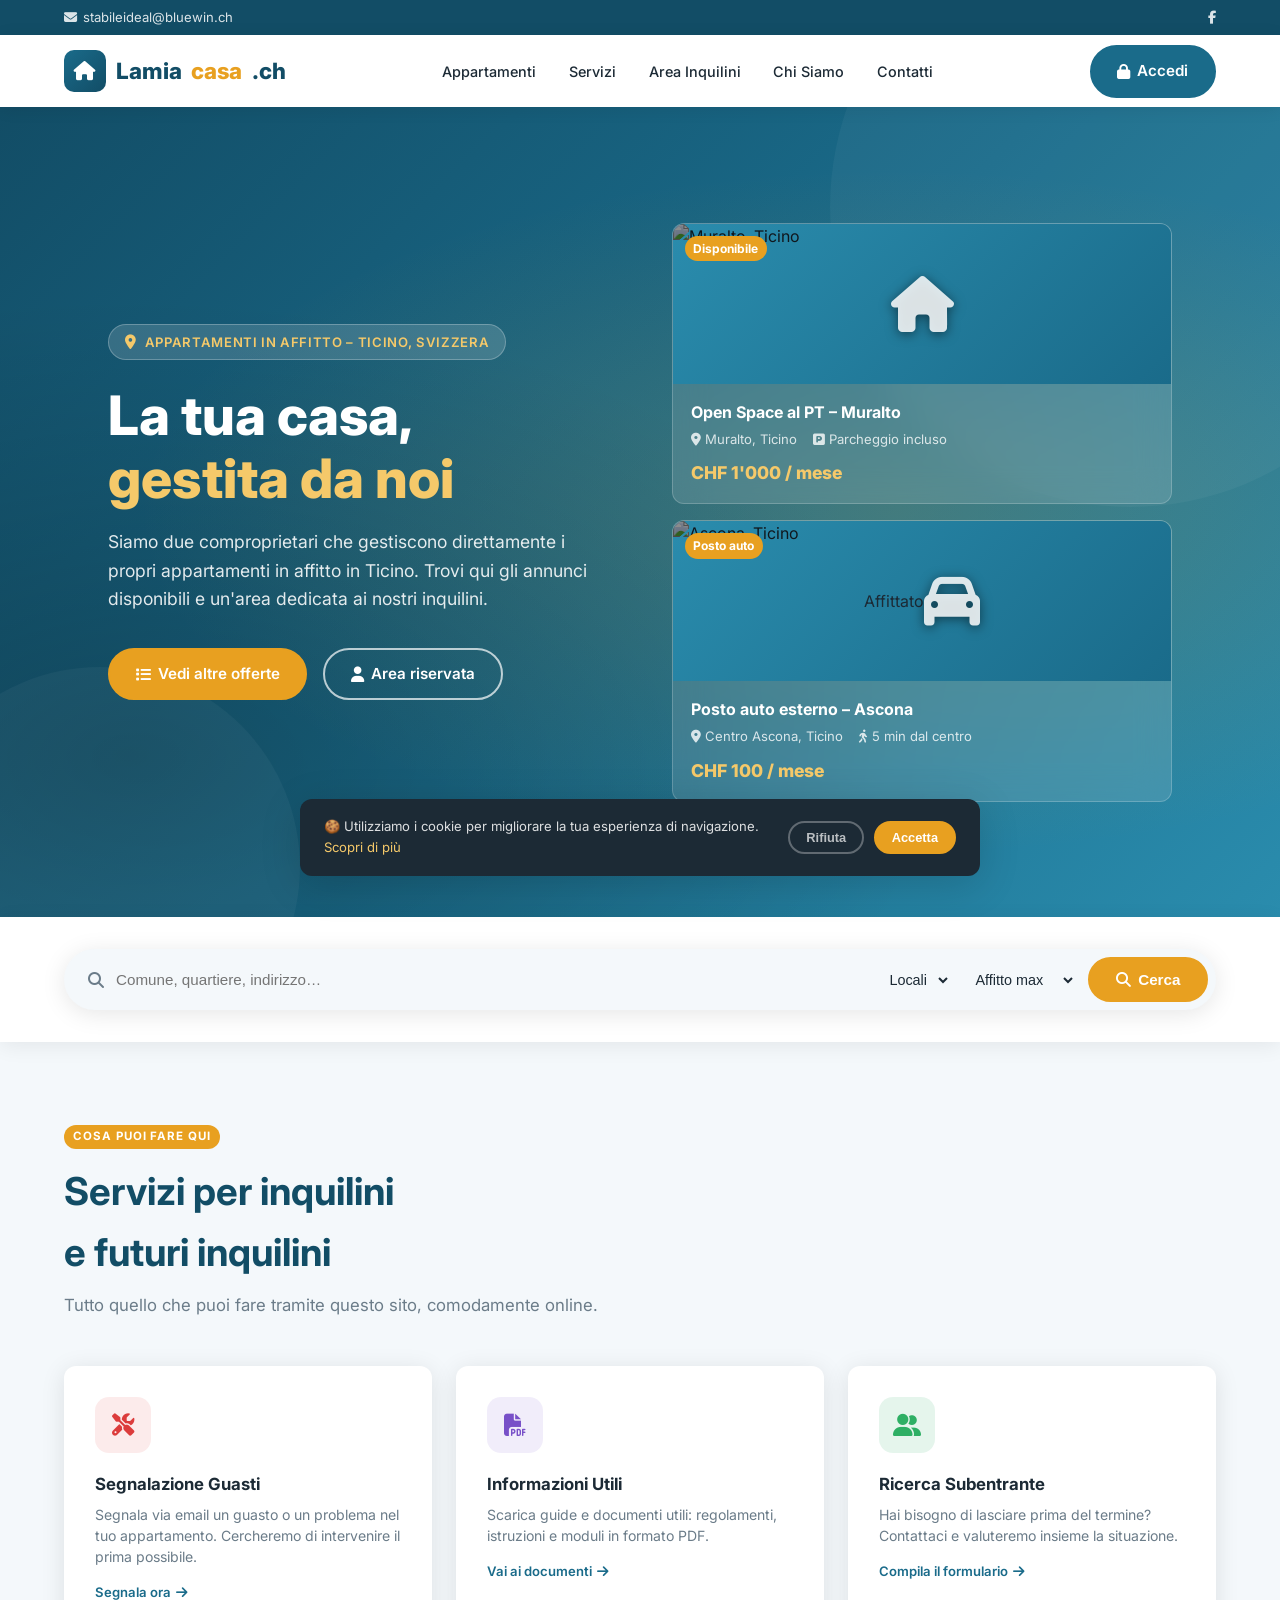
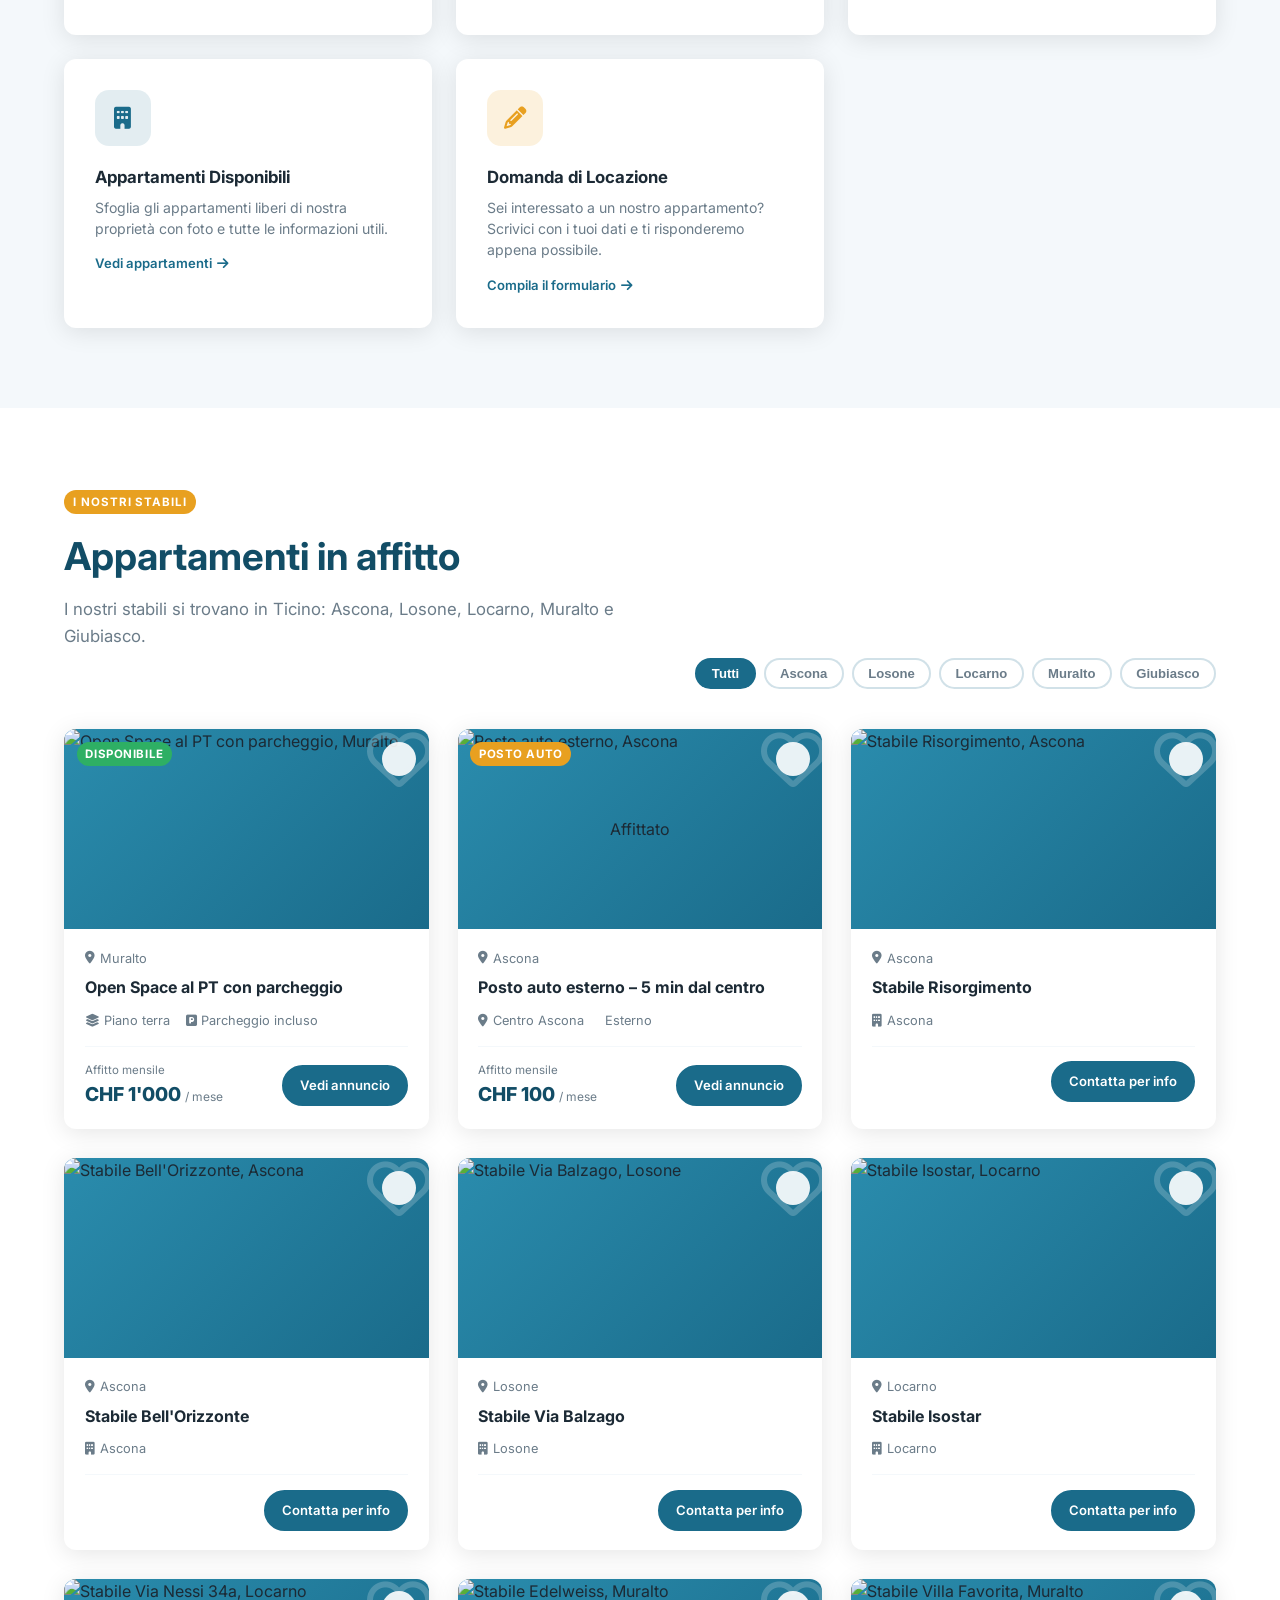
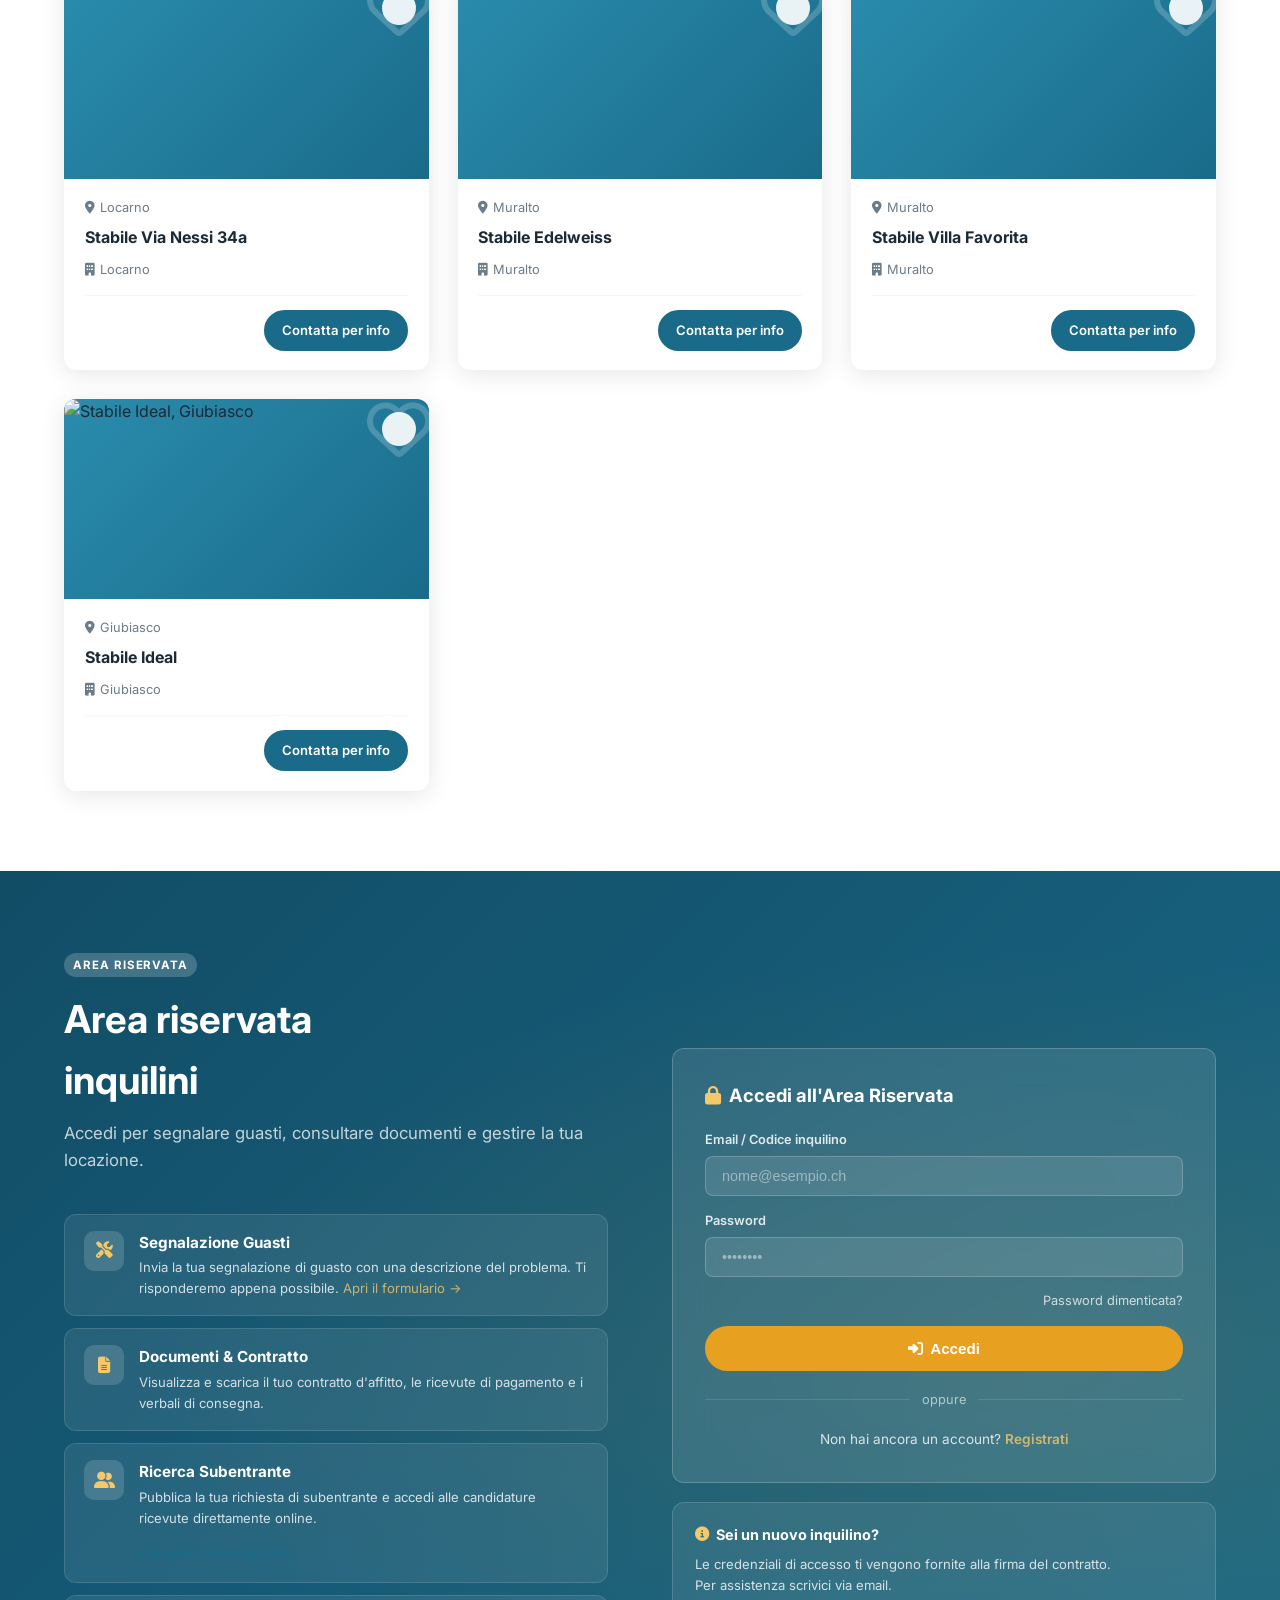
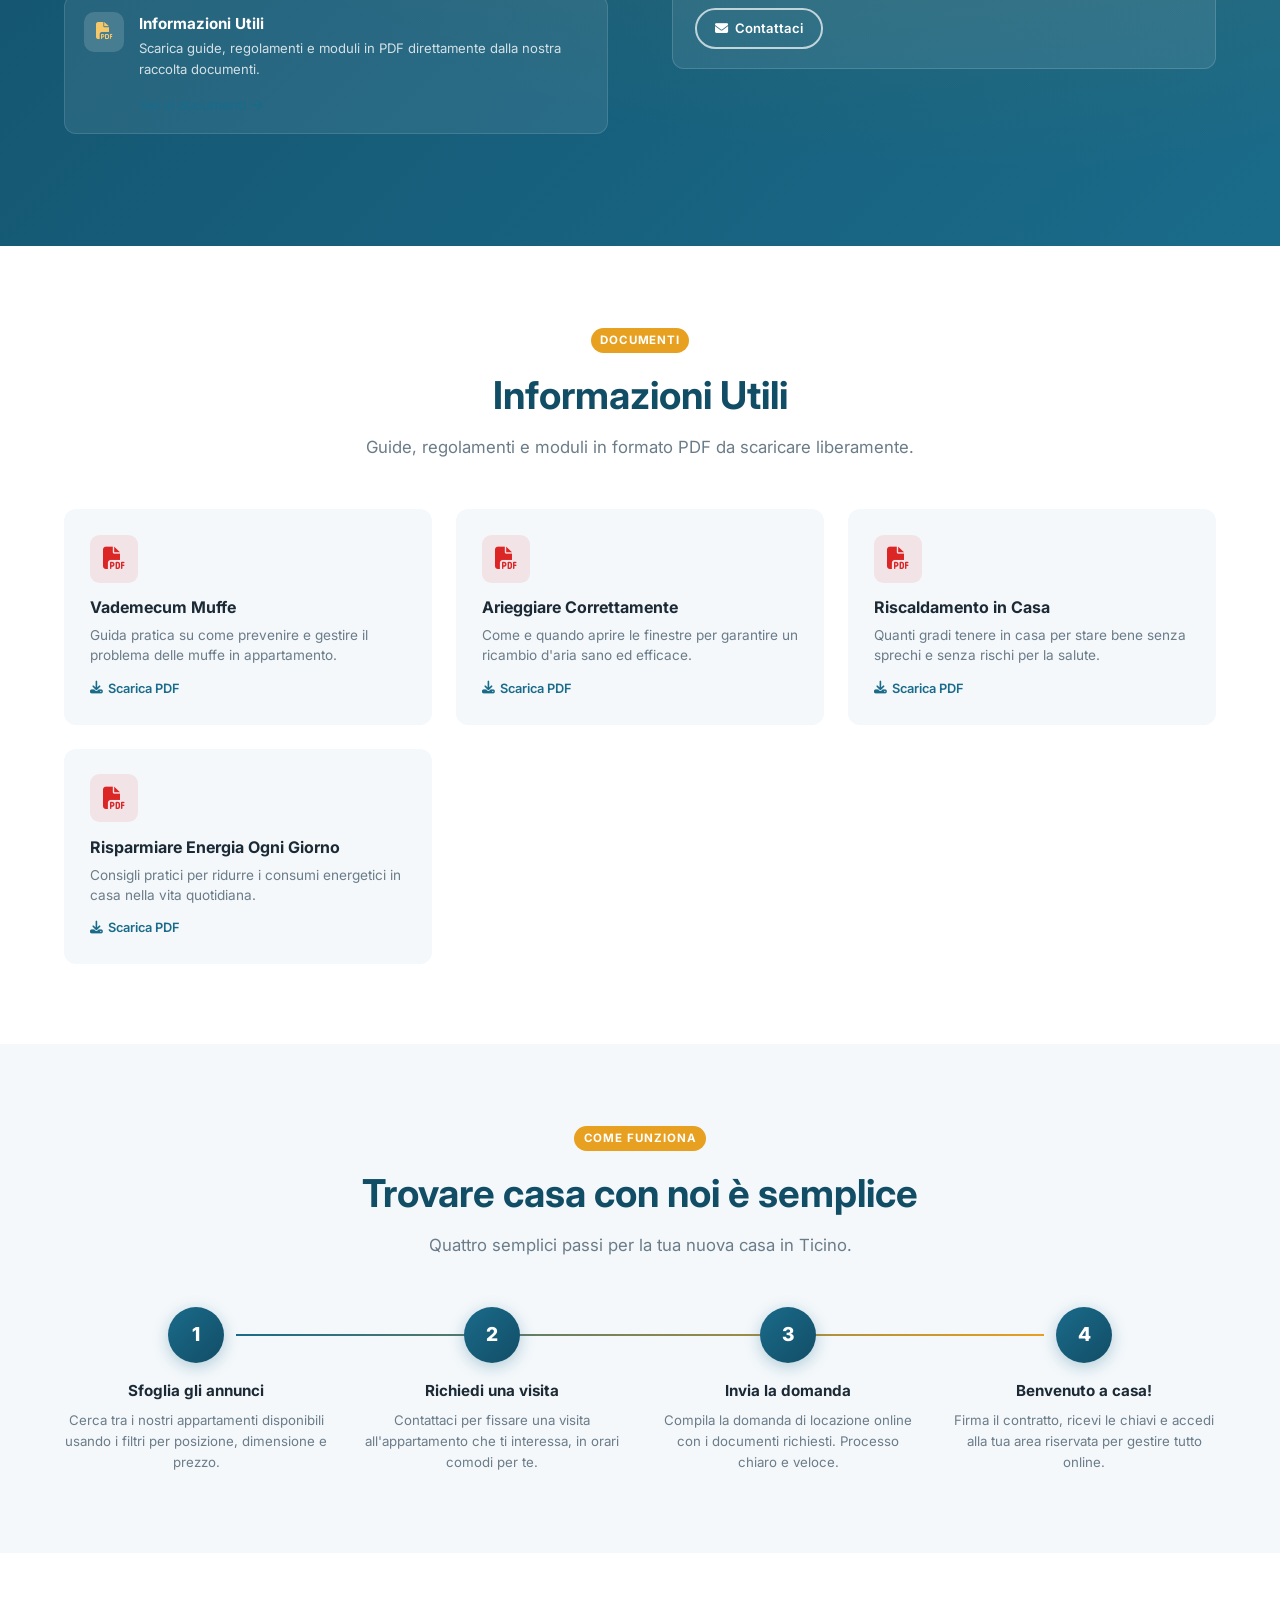
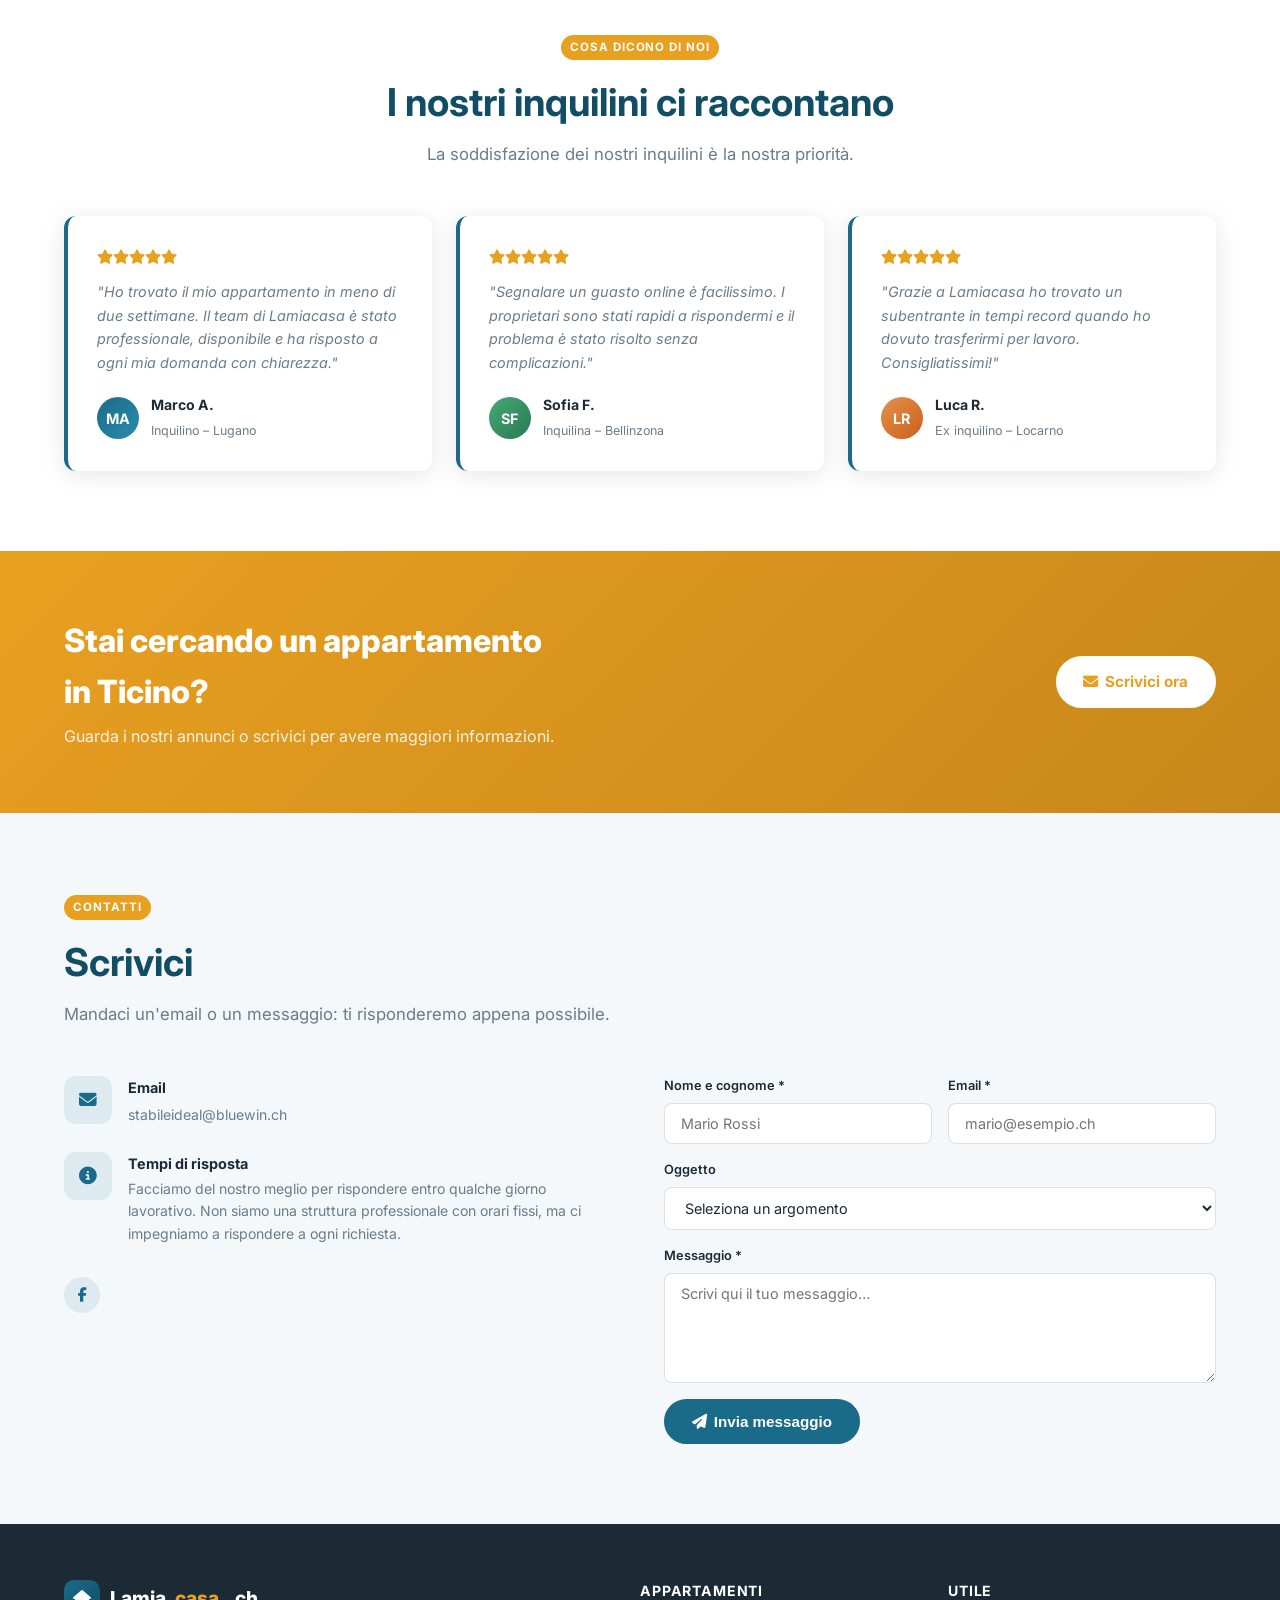
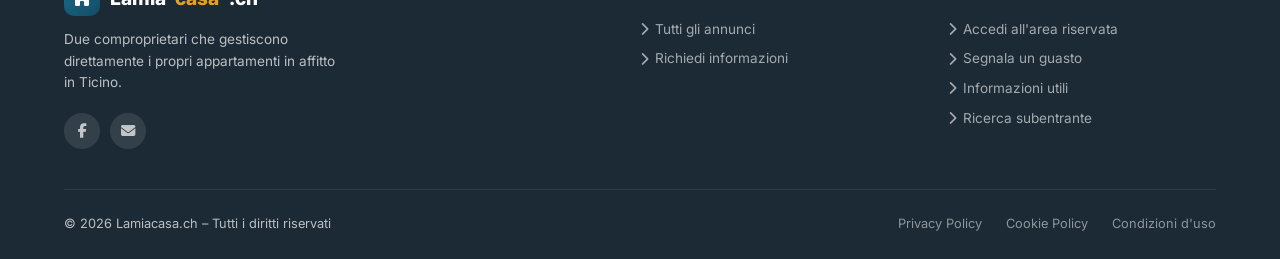
==== commit d1ad8b51: "Update index.html" ====
--- a/index.html
+++ b/index.html
@@ -1,22 +1,22 @@
 <!DOCTYPE html>
 <html lang="it">
 <head>
-  <meta charset="UTF-8" />
-  <meta name="viewport" content="width=device-width, initial-scale=1.0" />
-  <meta name="description" content="Lamiacasa.ch – Appartamenti in affitto in Ticino gestiti direttamente dai proprietari. Area riservata inquilini, segnalazione guasti e annunci disponibili." />
-  <meta name="theme-color" content="#124d66" />
-  <title>Lamiacasa.ch – La Tua Casa in Ticino</title>
-
-  <!-- Fonts -->
-  <link rel="preconnect" href="https://fonts.googleapis.com" />
-  <link rel="preconnect" href="https://fonts.gstatic.com" crossorigin />
-  <link href="https://fonts.googleapis.com/css2?family=Inter:wght@400;500;600;700;800&display=swap" rel="stylesheet" />
-
-  <!-- Icons -->
-  <link rel="stylesheet" href="https://cdnjs.cloudflare.com/ajax/libs/font-awesome/6.5.1/css/all.min.css" crossorigin="anonymous" />
-
-  <!-- Stylesheet -->
-  <link rel="stylesheet" href="css/style.css" />
+ <meta charset="UTF-8" />
+ <meta name="viewport" content="width=device-width, initial-scale=1.0" />
+ <meta name="description" content="Lamiacasa.ch – Appartamenti in affitto in Ticino gestiti direttamente dai proprietari. Area riservata inquilini, segnalazione guasti e annunci disponibili." />
+ <meta name="theme-color" content="#124d66" />
+ <title>Lamiacasa.ch – La Tua Casa in Ticino</title>
+
+ <!-- Fonts -->
+ <link rel="preconnect" href="https://fonts.googleapis.com" />
+ <link rel="preconnect" href="https://fonts.gstatic.com" crossorigin />
+ <link href="https://fonts.googleapis.com/css2?family=Inter:wght@400;500;600;700;800&display=swap" rel="stylesheet" />
+
+ <!-- Icons -->
+ <link rel="stylesheet" href="https://cdnjs.cloudflare.com/ajax/libs/font-awesome/6.5.1/css/all.min.css" crossorigin="anonymous" />
+
+ <!-- Stylesheet -->
+ <link rel="stylesheet" href="css/style.css" />
 </head>
 <body>
 
@@ -24,760 +24,762 @@
      TOP BAR
 ══════════════════════════════════════════ -->
 <div class="topbar">
-  <div class="container">
-    <div class="topbar-info">
-      <span><i class="fas fa-envelope"></i> <a href="mailto:stabileideal@bluewin.ch">stabileideal@bluewin.ch</a></span>
-    </div>
-    <div class="topbar-social">
-      <a href="https://www.facebook.com/lamiacasa.ch" target="_blank" rel="noopener" aria-label="Facebook"><i class="fab fa-facebook-f"></i></a>
-    </div>
-  </div>
+ <div class="container">
+ <div class="topbar-info">
+ <span><i class="fas fa-envelope"></i> <a href="mailto:stabileideal@bluewin.ch">stabileideal@bluewin.ch</a></span>
+ </div>
+ <div class="topbar-social">
+ <a href="https://www.facebook.com/lamiacasa.ch" target="_blank" rel="noopener" aria-label="Facebook"><i class="fab fa-facebook-f"></i></a>
+ </div>
+ </div>
 </div>
 
 <!-- ══════════════════════════════════════════
      NAVBAR
 ══════════════════════════════════════════ -->
 <header class="navbar" role="banner">
-  <div class="container navbar-inner">
-
-    <!-- Logo -->
-    <a href="#" class="logo" aria-label="Lamiacasa.ch – Home">
-      <div class="logo-icon" aria-hidden="true"><i class="fas fa-home"></i></div>
+ <div class="container navbar-inner">
+
+ <!-- Logo -->
+ <a href="#" class="logo" aria-label="Lamiacasa.ch – Home">
+ <div class="logo-icon" aria-hidden="true"><i class="fas fa-home"></i></div>
       Lamia<span>casa</span>.ch
-    </a>
-
-    <!-- Desktop nav -->
-    <nav class="nav-links" role="navigation" aria-label="Navigazione principale">
-      <a href="#appartamenti">Appartamenti</a>
-      <a href="#servizi">Servizi</a>
-      <a href="#area-inquilini">Area Inquilini</a>
-      <a href="#chi-siamo">Chi Siamo</a>
-      <a href="#contatti">Contatti</a>
-    </nav>
-
-    <!-- CTA -->
-    <div class="nav-cta">
-      <a href="#area-inquilini" class="btn btn-primary-dk">
-        <i class="fas fa-lock"></i> Accedi
-      </a>
-    </div>
-
-    <!-- Hamburger (mobile) -->
-    <button class="hamburger" aria-label="Apri menu" aria-expanded="false">
-      <span></span><span></span><span></span>
-    </button>
-
-  </div>
+ </a>
+
+ <!-- Desktop nav -->
+ <nav class="nav-links" role="navigation" aria-label="Navigazione principale">
+ <a href="#appartamenti">Appartamenti</a>
+ <a href="#servizi">Servizi</a>
+ <a href="#area-inquilini">Area Inquilini</a>
+ <a href="#chi-siamo">Chi Siamo</a>
+ <a href="#contatti">Contatti</a>
+ </nav>
+
+ <!-- CTA -->
+ <div class="nav-cta">
+ <a href="#area-inquilini" class="btn btn-primary-dk">
+ <i class="fas fa-lock"></i> Accedi
+ </a>
+ </div>
+
+ <!-- Hamburger (mobile) -->
+ <button class="hamburger" aria-label="Apri menu" aria-expanded="false">
+ <span></span><span></span><span></span>
+ </button>
+
+ </div>
 </header>
 
 <!-- ══════════════════════════════════════════
      HERO
 ══════════════════════════════════════════ -->
 <section class="hero" aria-label="Benvenuti">
-  <div class="hero-bg" aria-hidden="true"></div>
-  <div class="hero-shapes" aria-hidden="true"></div>
-  <div class="container">
-    <div class="hero-content">
-
-      <!-- Text -->
-      <div class="hero-text fade-in">
-        <div class="hero-eyebrow">
-          <i class="fas fa-map-marker-alt"></i> Appartamenti in affitto – Ticino, Svizzera
-        </div>
-        <h1>La tua casa,<br /><em>gestita da noi</em></h1>
-        <p class="hero-desc">
+ <div class="hero-bg" aria-hidden="true"></div>
+ <div class="hero-shapes" aria-hidden="true"></div>
+ <div class="container">
+ <div class="hero-content">
+
+ <!-- Text -->
+ <div class="hero-text fade-in">
+ <div class="hero-eyebrow">
+ <i class="fas fa-map-marker-alt"></i> Appartamenti in affitto – Ticino, Svizzera
+ </div>
+ <h1>La tua casa,<br /><em>gestita da noi</em></h1>
+ <p class="hero-desc">
           Siamo due comproprietari che gestiscono direttamente i propri appartamenti in affitto
           in Ticino. Trovi qui gli annunci disponibili e un'area dedicata ai nostri inquilini.
-        </p>
-        <div class="hero-actions">
-          <a href="#appartamenti" class="btn btn-primary">
-            <i class="fas fa-list"></i> Vedi altre offerte
-          </a>
-          <a href="#area-inquilini" class="btn btn-outline">
-            <i class="fas fa-user"></i> Area riservata
-          </a>
-        </div>
-      </div>
-
-      <!-- Visual cards -->
-      <div class="hero-visual">
-        <a class="apt-card-hero" href="https://www.tutti.ch/it/vi/ticino/immobili/appartamenti/muralto-open-space-al-pt-con-parcheggio-per-1-000-chs-mese/80045562" target="_blank" rel="noopener noreferrer">
-          <div class="apt-thumb">
-            <img src="https://github.com/user-attachments/assets/090aee3e-3969-4367-a884-f9edaa6fa964" alt="Muralto, Ticino" loading="lazy" />
-            <div class="apt-thumb-overlay"><i class="fas fa-home"></i></div>
-            <span class="apt-thumb-badge">Disponibile</span>
-          </div>
-          <div class="apt-info">
-            <h4>Open Space al PT – Muralto</h4>
-            <div class="apt-info-row">
-              <span><i class="fas fa-map-marker-alt"></i> Muralto, Ticino</span>
-              <span><i class="fas fa-parking"></i> Parcheggio incluso</span>
-            </div>
-            <div class="apt-price">CHF 1'000 / mese</div>
-          </div>
-        </a>
-        <a class="apt-card-hero" href="https://www.tutti.ch/it/vi/ticino/immobili/oggetti-commerciali/ascona-posto-auto-esterno-5-min-dal-centro-100-mese/80043719" target="_blank" rel="noopener noreferrer">
-          <div class="apt-thumb">
-            <img src="https://github.com/user-attachments/assets/c9167f6e-540a-41b9-ab97-83a6438957b9" alt="Ascona, Ticino" loading="lazy" />
-            <div class="apt-thumb-overlay"><i class="fas fa-car"></i></div>
-            <span class="apt-thumb-badge">Posto auto</span>
-          </div>
-          <div class="apt-info">
-            <h4>Posto auto esterno – Ascona</h4>
-            <div class="apt-info-row">
-              <span><i class="fas fa-map-marker-alt"></i> Centro Ascona, Ticino</span>
-              <span><i class="fas fa-walking"></i> 5 min dal centro</span>
-            </div>
-            <div class="apt-price">CHF 100 / mese</div>
-          </div>
-        </a>
-      </div>
-
-    </div>
-  </div>
+ </p>
+ <div class="hero-actions">
+ <a href="#appartamenti" class="btn btn-primary">
+ <i class="fas fa-list"></i> Vedi altre offerte
+ </a>
+ <a href="#area-inquilini" class="btn btn-outline">
+ <i class="fas fa-user"></i> Area riservata
+ </a>
+ </div>
+ </div>
+
+ <!-- Visual cards -->
+ <div class="hero-visual">
+ <a class="apt-card-hero" href="https://www.tutti.ch/it/vi/ticino/immobili/appartamenti/muralto-open-space-al-pt-con-parcheggio-per-1-000-chs-mese/80045562" target="_blank" rel="noopener noreferrer">
+ <div class="apt-thumb">
+ <img src="https://github.com/user-attachments/assets/090aee3e-3969-4367-a884-f9edaa6fa964" alt="Muralto, Ticino" loading="lazy" />
+ <div class="apt-thumb-overlay"><i class="fas fa-home"></i></div>
+ <span class="apt-thumb-badge">Disponibile</span>
+ </div>
+ <div class="apt-info">
+ <h4>Open Space al PT – Muralto</h4>
+ <div class="apt-info-row">
+ <span><i class="fas fa-map-marker-alt"></i> Muralto, Ticino</span>
+ <span><i class="fas fa-parking"></i> Parcheggio incluso</span>
+ </div>
+ <div class="apt-price">CHF 1'000 / mese</div>
+ </div>
+ </a>
+ <a class="apt-card-hero" href="https://www.tutti.ch/it/vi/ticino/immobili/oggetti-commerciali/ascona-posto-auto-esterno-5-min-dal-centro-100-mese/80043719" target="_blank" rel="noopener noreferrer">
+ <div class="apt-thumb">
+ <img src="https://github.com/user-attachments/assets/c9167f6e-540a-41b9-ab97-83a6438957b9" alt="Ascona, Ticino" loading="lazy" />
+ <span class="apt-ribbon-rented">Affittato</span>
+ <div class="apt-thumb-overlay"><i class="fas fa-car"></i></div>
+ <span class="apt-thumb-badge">Posto auto</span>
+ </div>
+ <div class="apt-info">
+ <h4>Posto auto esterno – Ascona</h4>
+ <div class="apt-info-row">
+ <span><i class="fas fa-map-marker-alt"></i> Centro Ascona, Ticino</span>
+ <span><i class="fas fa-walking"></i> 5 min dal centro</span>
+ </div>
+ <div class="apt-price">CHF 100 / mese</div>
+ </div>
+ </a>
+ </div>
+
+ </div>
+ </div>
 </section>
 
 <!-- ══════════════════════════════════════════
      QUICK SEARCH
 ══════════════════════════════════════════ -->
 <div class="search-section">
-  <div class="container">
-    <form class="search-bar" role="search" aria-label="Cerca appartamenti" onsubmit="event.preventDefault(); document.getElementById('appartamenti').scrollIntoView({behavior:'smooth'});">
-      <i class="fas fa-search" style="color:var(--grey);" aria-hidden="true"></i>
-      <input type="text" placeholder="Comune, quartiere, indirizzo…" aria-label="Cerca per posizione" />
-      <select aria-label="Numero locali">
-        <option value="">Locali</option>
-        <option>1.5</option>
-        <option>2.5</option>
-        <option>3.5</option>
-        <option>4.5</option>
-        <option>5.5+</option>
-      </select>
-      <select aria-label="Prezzo massimo">
-        <option value="">Affitto max</option>
-        <option>CHF 1'000</option>
-        <option>CHF 1'500</option>
-        <option>CHF 2'000</option>
-        <option>CHF 2'500</option>
-        <option>CHF 3'000+</option>
-      </select>
-      <button type="submit" class="btn btn-primary">
-        <i class="fas fa-search"></i> Cerca
-      </button>
-    </form>
-  </div>
+ <div class="container">
+ <form class="search-bar" role="search" aria-label="Cerca appartamenti" onsubmit="event.preventDefault(); document.getElementById('appartamenti').scrollIntoView({behavior:'smooth'});">
+ <i class="fas fa-search" style="color:var(--grey);" aria-hidden="true"></i>
+ <input type="text" placeholder="Comune, quartiere, indirizzo…" aria-label="Cerca per posizione" />
+ <select aria-label="Numero locali">
+ <option value="">Locali</option>
+ <option>1.5</option>
+ <option>2.5</option>
+ <option>3.5</option>
+ <option>4.5</option>
+ <option>5.5+</option>
+ </select>
+ <select aria-label="Prezzo massimo">
+ <option value="">Affitto max</option>
+ <option>CHF 1'000</option>
+ <option>CHF 1'500</option>
+ <option>CHF 2'000</option>
+ <option>CHF 2'500</option>
+ <option>CHF 3'000+</option>
+ </select>
+ <button type="submit" class="btn btn-primary">
+ <i class="fas fa-search"></i> Cerca
+ </button>
+ </form>
+ </div>
 </div>
 
 <!-- ══════════════════════════════════════════
      SERVICES
 ══════════════════════════════════════════ -->
 <section class="services-section" id="servizi" aria-labelledby="servizi-title">
-  <div class="container">
-    <div class="section-header">
-      <span class="badge">Cosa puoi fare qui</span>
-      <h2 class="section-title" id="servizi-title">Servizi per inquilini<br />e futuri inquilini</h2>
-      <p class="section-sub">Tutto quello che puoi fare tramite questo sito, comodamente online.</p>
-    </div>
-
-    <div class="services-grid">
-
-      <!-- Per inquilini -->
-      <article class="service-card" tabindex="0" aria-label="Segnalazione guasti">
-        <div class="service-icon icon-red"><i class="fas fa-tools" aria-hidden="true"></i></div>
-        <h3>Segnalazione Guasti</h3>
-        <p>Segnala via email un guasto o un problema nel tuo appartamento. Cercheremo di intervenire il prima possibile.</p>
-        <a href="https://opnform.com/forms/segnalazione-guasti-appartamento-xyzsqy" target="_blank" rel="noopener" class="service-arrow">Segnala ora <i class="fas fa-arrow-right" aria-hidden="true"></i></a>
-      </article>
-
-      <article class="service-card" tabindex="0" aria-label="Informazioni utili">
-        <div class="service-icon icon-purple"><i class="fas fa-file-pdf" aria-hidden="true"></i></div>
-        <h3>Informazioni Utili</h3>
-        <p>Scarica guide e documenti utili: regolamenti, istruzioni e moduli in formato PDF.</p>
-        <a href="#informazioni-utili" class="service-arrow">Vai ai documenti <i class="fas fa-arrow-right" aria-hidden="true"></i></a>
-      </article>
-
-      <article class="service-card" tabindex="0" aria-label="Ricerca subentrante">
-        <div class="service-icon icon-green"><i class="fas fa-user-friends" aria-hidden="true"></i></div>
-        <h3>Ricerca Subentrante</h3>
-        <p>Hai bisogno di lasciare prima del termine? Contattaci e valuteremo insieme la situazione.</p>
-        <a href="https://opnform.com/forms/formulario-di-riservazione-oj8ooi" target="_blank" rel="noopener noreferrer" class="service-arrow">Compila il formulario <i class="fas fa-arrow-right" aria-hidden="true"></i></a>
-      </article>
-
-      <article class="service-card" tabindex="0" aria-label="Appartamenti disponibili">
-        <div class="service-icon icon-blue"><i class="fas fa-building" aria-hidden="true"></i></div>
-        <h3>Appartamenti Disponibili</h3>
-        <p>Sfoglia gli appartamenti liberi di nostra proprietà con foto e tutte le informazioni utili.</p>
-        <a href="#appartamenti" class="service-arrow">Vedi appartamenti <i class="fas fa-arrow-right" aria-hidden="true"></i></a>
-      </article>
-
-      <article class="service-card" tabindex="0" aria-label="Domanda di locazione">
-        <div class="service-icon icon-amber"><i class="fas fa-pencil-alt" aria-hidden="true"></i></div>
-        <h3>Domanda di Locazione</h3>
-        <p>Sei interessato a un nostro appartamento? Scrivici con i tuoi dati e ti risponderemo appena possibile.</p>
-        <a href="https://opnform.com/forms/formulario-di-riservazione-oj8ooi" target="_blank" rel="noopener noreferrer" class="service-arrow">Compila il formulario <i class="fas fa-arrow-right" aria-hidden="true"></i></a>
-      </article>
-
-    </div>
-  </div>
+ <div class="container">
+ <div class="section-header">
+ <span class="badge">Cosa puoi fare qui</span>
+ <h2 class="section-title" id="servizi-title">Servizi per inquilini<br />e futuri inquilini</h2>
+ <p class="section-sub">Tutto quello che puoi fare tramite questo sito, comodamente online.</p>
+ </div>
+
+ <div class="services-grid">
+
+ <!-- Per inquilini -->
+ <article class="service-card" tabindex="0" aria-label="Segnalazione guasti">
+ <div class="service-icon icon-red"><i class="fas fa-tools" aria-hidden="true"></i></div>
+ <h3>Segnalazione Guasti</h3>
+ <p>Segnala via email un guasto o un problema nel tuo appartamento. Cercheremo di intervenire il prima possibile.</p>
+ <a href="https://opnform.com/forms/segnalazione-guasti-appartamento-xyzsqy" target="_blank" rel="noopener" class="service-arrow">Segnala ora <i class="fas fa-arrow-right" aria-hidden="true"></i></a>
+ </article>
+
+ <article class="service-card" tabindex="0" aria-label="Informazioni utili">
+ <div class="service-icon icon-purple"><i class="fas fa-file-pdf" aria-hidden="true"></i></div>
+ <h3>Informazioni Utili</h3>
+ <p>Scarica guide e documenti utili: regolamenti, istruzioni e moduli in formato PDF.</p>
+ <a href="#informazioni-utili" class="service-arrow">Vai ai documenti <i class="fas fa-arrow-right" aria-hidden="true"></i></a>
+ </article>
+
+ <article class="service-card" tabindex="0" aria-label="Ricerca subentrante">
+ <div class="service-icon icon-green"><i class="fas fa-user-friends" aria-hidden="true"></i></div>
+ <h3>Ricerca Subentrante</h3>
+ <p>Hai bisogno di lasciare prima del termine? Contattaci e valuteremo insieme la situazione.</p>
+ <a href="https://opnform.com/forms/formulario-di-riservazione-oj8ooi" target="_blank" rel="noopener noreferrer" class="service-arrow">Compila il formulario <i class="fas fa-arrow-right" aria-hidden="true"></i></a>
+ </article>
+
+ <article class="service-card" tabindex="0" aria-label="Appartamenti disponibili">
+ <div class="service-icon icon-blue"><i class="fas fa-building" aria-hidden="true"></i></div>
+ <h3>Appartamenti Disponibili</h3>
+ <p>Sfoglia gli appartamenti liberi di nostra proprietà con foto e tutte le informazioni utili.</p>
+ <a href="#appartamenti" class="service-arrow">Vedi appartamenti <i class="fas fa-arrow-right" aria-hidden="true"></i></a>
+ </article>
+
+ <article class="service-card" tabindex="0" aria-label="Domanda di locazione">
+ <div class="service-icon icon-amber"><i class="fas fa-pencil-alt" aria-hidden="true"></i></div>
+ <h3>Domanda di Locazione</h3>
+ <p>Sei interessato a un nostro appartamento? Scrivici con i tuoi dati e ti risponderemo appena possibile.</p>
+ <a href="https://opnform.com/forms/formulario-di-riservazione-oj8ooi" target="_blank" rel="noopener noreferrer" class="service-arrow">Compila il formulario <i class="fas fa-arrow-right" aria-hidden="true"></i></a>
+ </article>
+
+ </div>
+ </div>
 </section>
 
 <!-- ══════════════════════════════════════════
      APARTMENTS
 ══════════════════════════════════════════ -->
 <section class="apartments-section" id="appartamenti" aria-labelledby="apt-title">
-  <div class="container">
-
-    <div class="apartments-header">
-      <div>
-        <span class="badge">I Nostri Stabili</span>
-        <h2 class="section-title" id="apt-title">Appartamenti in affitto</h2>
-        <p class="section-sub">I nostri stabili si trovano in Ticino: Ascona, Losone, Locarno, Muralto e Giubiasco.</p>
-      </div>
-      <div class="filter-pills" role="group" aria-label="Filtra per città">
-        <button class="pill active" data-filter="tutti">Tutti</button>
-        <button class="pill" data-filter="ascona">Ascona</button>
-        <button class="pill" data-filter="losone">Losone</button>
-        <button class="pill" data-filter="locarno">Locarno</button>
-        <button class="pill" data-filter="muralto">Muralto</button>
-        <button class="pill" data-filter="giubiasco">Giubiasco</button>
-      </div>
-    </div>
-
-    <div class="apartments-grid">
-
-      <!-- Annuncio attivo 1: Open Space Muralto -->
-      <article class="apt-card" data-city="muralto">
-        <div class="apt-card-img">
-          <img src="https://github.com/user-attachments/assets/090aee3e-3969-4367-a884-f9edaa6fa964" alt="Open Space al PT con parcheggio, Muralto" loading="lazy" />
-          <span class="apt-tag new">Disponibile</span>
-          <button class="apt-wishlist" aria-label="Aggiungi ai preferiti"><i class="far fa-heart"></i></button>
-        </div>
-        <div class="apt-card-body">
-          <p class="apt-location"><i class="fas fa-map-marker-alt" aria-hidden="true"></i> Muralto</p>
-          <h3 class="apt-card-title">Open Space al PT con parcheggio</h3>
-          <div class="apt-features">
-            <span><i class="fas fa-layer-group" aria-hidden="true"></i> Piano terra</span>
-            <span><i class="fas fa-parking" aria-hidden="true"></i> Parcheggio incluso</span>
-          </div>
-          <div class="apt-card-footer">
-            <div>
-              <div class="apt-price-label">Affitto mensile</div>
-              <div class="apt-price-amount">CHF 1'000 <span class="apt-price-period">/ mese</span></div>
-            </div>
-            <a href="https://www.tutti.ch/it/vi/ticino/immobili/appartamenti/muralto-open-space-al-pt-con-parcheggio-per-1-000-chs-mese/80045562" target="_blank" rel="noopener" class="btn btn-primary-dk" style="padding:.5rem 1rem;font-size:.82rem;">Vedi annuncio</a>
-          </div>
-        </div>
-      </article>
-
-      <!-- Annuncio attivo 2: Posto auto Ascona -->
-      <article class="apt-card" data-city="ascona">
-        <div class="apt-card-img">
-          <img src="https://github.com/user-attachments/assets/c9167f6e-540a-41b9-ab97-83a6438957b9" alt="Posto auto esterno, Ascona" loading="lazy" />
-          <span class="apt-tag parking">Posto auto</span>
-          <button class="apt-wishlist" aria-label="Aggiungi ai preferiti"><i class="far fa-heart"></i></button>
-        </div>
-        <div class="apt-card-body">
-          <p class="apt-location"><i class="fas fa-map-marker-alt" aria-hidden="true"></i> Ascona</p>
-          <h3 class="apt-card-title">Posto auto esterno – 5 min dal centro</h3>
-          <div class="apt-features">
-            <span><i class="fas fa-map-marker-alt" aria-hidden="true"></i> Centro Ascona</span>
-            <span><i class="fas fa-outdoor-grill" aria-hidden="true"></i> Esterno</span>
-          </div>
-          <div class="apt-card-footer">
-            <div>
-              <div class="apt-price-label">Affitto mensile</div>
-              <div class="apt-price-amount">CHF 100 <span class="apt-price-period">/ mese</span></div>
-            </div>
-            <a href="https://www.tutti.ch/it/vi/ticino/immobili/oggetti-commerciali/ascona-posto-auto-esterno-5-min-dal-centro-100-mese/80043719" target="_blank" rel="noopener" class="btn btn-primary-dk" style="padding:.5rem 1rem;font-size:.82rem;">Vedi annuncio</a>
-          </div>
-        </div>
-      </article>
-
-      <!-- Stabile: Risorgimento, Ascona -->
-      <article class="apt-card" data-city="ascona">
-        <div class="apt-card-img">
-          <img src="https://github.com/user-attachments/assets/b2309364-7589-4e28-95ce-973043b400f6" alt="Stabile Risorgimento, Ascona" loading="lazy" />
-          <button class="apt-wishlist" aria-label="Aggiungi ai preferiti"><i class="far fa-heart"></i></button>
-        </div>
-        <div class="apt-card-body">
-          <p class="apt-location"><i class="fas fa-map-marker-alt" aria-hidden="true"></i> Ascona</p>
-          <h3 class="apt-card-title">Stabile Risorgimento</h3>
-          <div class="apt-features">
-            <span><i class="fas fa-building" aria-hidden="true"></i> Ascona</span>
-          </div>
-          <div class="apt-card-footer">
-            <div></div>
-            <a href="#contatti" class="btn btn-primary-dk" style="padding:.5rem 1rem;font-size:.82rem;">Contatta per info</a>
-          </div>
-        </div>
-      </article>
-
-      <!-- Stabile: Bell'Orizzonte, Ascona -->
-      <article class="apt-card" data-city="ascona">
-        <div class="apt-card-img">
-          <img src="https://github.com/user-attachments/assets/240f09c0-6bcc-4c07-9ffe-b174ea7a62ed" alt="Stabile Bell'Orizzonte, Ascona" loading="lazy" />
-          <button class="apt-wishlist" aria-label="Aggiungi ai preferiti"><i class="far fa-heart"></i></button>
-        </div>
-        <div class="apt-card-body">
-          <p class="apt-location"><i class="fas fa-map-marker-alt" aria-hidden="true"></i> Ascona</p>
-          <h3 class="apt-card-title">Stabile Bell'Orizzonte</h3>
-          <div class="apt-features">
-            <span><i class="fas fa-building" aria-hidden="true"></i> Ascona</span>
-          </div>
-          <div class="apt-card-footer">
-            <div></div>
-            <a href="#contatti" class="btn btn-primary-dk" style="padding:.5rem 1rem;font-size:.82rem;">Contatta per info</a>
-          </div>
-        </div>
-      </article>
-
-      <!-- Stabile: Via Balzago, Losone -->
-      <article class="apt-card" data-city="losone">
-        <div class="apt-card-img">
-          <img src="https://github.com/user-attachments/assets/b90a7631-f948-46db-bc5a-7b58a0822701" alt="Stabile Via Balzago, Losone" loading="lazy" />
-          <button class="apt-wishlist" aria-label="Aggiungi ai preferiti"><i class="far fa-heart"></i></button>
-        </div>
-        <div class="apt-card-body">
-          <p class="apt-location"><i class="fas fa-map-marker-alt" aria-hidden="true"></i> Losone</p>
-          <h3 class="apt-card-title">Stabile Via Balzago</h3>
-          <div class="apt-features">
-            <span><i class="fas fa-building" aria-hidden="true"></i> Losone</span>
-          </div>
-          <div class="apt-card-footer">
-            <div></div>
-            <a href="#contatti" class="btn btn-primary-dk" style="padding:.5rem 1rem;font-size:.82rem;">Contatta per info</a>
-          </div>
-        </div>
-      </article>
-
-      <!-- Stabile: Isostar, Locarno -->
-      <article class="apt-card" data-city="locarno">
-        <div class="apt-card-img">
-          <img src="https://github.com/user-attachments/assets/48a017fe-d64e-467d-9f8e-1457ff27e451" alt="Stabile Isostar, Locarno" loading="lazy" />
-          <button class="apt-wishlist" aria-label="Aggiungi ai preferiti"><i class="far fa-heart"></i></button>
-        </div>
-        <div class="apt-card-body">
-          <p class="apt-location"><i class="fas fa-map-marker-alt" aria-hidden="true"></i> Locarno</p>
-          <h3 class="apt-card-title">Stabile Isostar</h3>
-          <div class="apt-features">
-            <span><i class="fas fa-building" aria-hidden="true"></i> Locarno</span>
-          </div>
-          <div class="apt-card-footer">
-            <div></div>
-            <a href="#contatti" class="btn btn-primary-dk" style="padding:.5rem 1rem;font-size:.82rem;">Contatta per info</a>
-          </div>
-        </div>
-      </article>
-
-      <!-- Stabile: Via Nessi 34a, Locarno -->
-      <article class="apt-card" data-city="locarno">
-        <div class="apt-card-img">
-          <img src="https://github.com/user-attachments/assets/d8d1867b-6fa8-46ff-80c7-6f93ec8bd436" alt="Stabile Via Nessi 34a, Locarno" loading="lazy" />
-          <button class="apt-wishlist" aria-label="Aggiungi ai preferiti"><i class="far fa-heart"></i></button>
-        </div>
-        <div class="apt-card-body">
-          <p class="apt-location"><i class="fas fa-map-marker-alt" aria-hidden="true"></i> Locarno</p>
-          <h3 class="apt-card-title">Stabile Via Nessi 34a</h3>
-          <div class="apt-features">
-            <span><i class="fas fa-building" aria-hidden="true"></i> Locarno</span>
-          </div>
-          <div class="apt-card-footer">
-            <div></div>
-            <a href="#contatti" class="btn btn-primary-dk" style="padding:.5rem 1rem;font-size:.82rem;">Contatta per info</a>
-          </div>
-        </div>
-      </article>
-
-      <!-- Stabile: Edelweiss, Muralto -->
-      <article class="apt-card" data-city="muralto">
-        <div class="apt-card-img">
-          <img src="https://github.com/user-attachments/assets/993bd1c1-9552-4dab-b690-f6a9c755f981" alt="Stabile Edelweiss, Muralto" loading="lazy" />
-          <button class="apt-wishlist" aria-label="Aggiungi ai preferiti"><i class="far fa-heart"></i></button>
-        </div>
-        <div class="apt-card-body">
-          <p class="apt-location"><i class="fas fa-map-marker-alt" aria-hidden="true"></i> Muralto</p>
-          <h3 class="apt-card-title">Stabile Edelweiss</h3>
-          <div class="apt-features">
-            <span><i class="fas fa-building" aria-hidden="true"></i> Muralto</span>
-          </div>
-          <div class="apt-card-footer">
-            <div></div>
-            <a href="#contatti" class="btn btn-primary-dk" style="padding:.5rem 1rem;font-size:.82rem;">Contatta per info</a>
-          </div>
-        </div>
-      </article>
-
-      <!-- Stabile: Villa Favorita, Muralto -->
-      <article class="apt-card" data-city="muralto">
-        <div class="apt-card-img">
-          <img src="https://github.com/user-attachments/assets/f3f878cf-62ae-494b-9ecb-3f668ca16ff3" alt="Stabile Villa Favorita, Muralto" loading="lazy" />
-          <button class="apt-wishlist" aria-label="Aggiungi ai preferiti"><i class="far fa-heart"></i></button>
-        </div>
-        <div class="apt-card-body">
-          <p class="apt-location"><i class="fas fa-map-marker-alt" aria-hidden="true"></i> Muralto</p>
-          <h3 class="apt-card-title">Stabile Villa Favorita</h3>
-          <div class="apt-features">
-            <span><i class="fas fa-building" aria-hidden="true"></i> Muralto</span>
-          </div>
-          <div class="apt-card-footer">
-            <div></div>
-            <a href="#contatti" class="btn btn-primary-dk" style="padding:.5rem 1rem;font-size:.82rem;">Contatta per info</a>
-          </div>
-        </div>
-      </article>
-
-      <!-- Stabile: Ideal, Giubiasco -->
-      <article class="apt-card" data-city="giubiasco">
-        <div class="apt-card-img">
-          <img src="https://github.com/user-attachments/assets/bd56dee8-ac38-4c0f-9ad8-939351616676" alt="Stabile Ideal, Giubiasco" loading="lazy" />
-          <button class="apt-wishlist" aria-label="Aggiungi ai preferiti"><i class="far fa-heart"></i></button>
-        </div>
-        <div class="apt-card-body">
-          <p class="apt-location"><i class="fas fa-map-marker-alt" aria-hidden="true"></i> Giubiasco</p>
-          <h3 class="apt-card-title">Stabile Ideal</h3>
-          <div class="apt-features">
-            <span><i class="fas fa-building" aria-hidden="true"></i> Giubiasco</span>
-          </div>
-          <div class="apt-card-footer">
-            <div></div>
-            <a href="#contatti" class="btn btn-primary-dk" style="padding:.5rem 1rem;font-size:.82rem;">Contatta per info</a>
-          </div>
-        </div>
-      </article>
-
-    </div>
-  </div>
+ <div class="container">
+
+ <div class="apartments-header">
+ <div>
+ <span class="badge">I Nostri Stabili</span>
+ <h2 class="section-title" id="apt-title">Appartamenti in affitto</h2>
+ <p class="section-sub">I nostri stabili si trovano in Ticino: Ascona, Losone, Locarno, Muralto e Giubiasco.</p>
+ </div>
+ <div class="filter-pills" role="group" aria-label="Filtra per città">
+ <button class="pill active" data-filter="tutti">Tutti</button>
+ <button class="pill" data-filter="ascona">Ascona</button>
+ <button class="pill" data-filter="losone">Losone</button>
+ <button class="pill" data-filter="locarno">Locarno</button>
+ <button class="pill" data-filter="muralto">Muralto</button>
+ <button class="pill" data-filter="giubiasco">Giubiasco</button>
+ </div>
+ </div>
+
+ <div class="apartments-grid">
+
+ <!-- Annuncio attivo 1: Open Space Muralto -->
+ <article class="apt-card" data-city="muralto">
+ <div class="apt-card-img">
+ <img src="https://github.com/user-attachments/assets/090aee3e-3969-4367-a884-f9edaa6fa964" alt="Open Space al PT con parcheggio, Muralto" loading="lazy" />
+ <span class="apt-tag new">Disponibile</span>
+ <button class="apt-wishlist" aria-label="Aggiungi ai preferiti"><i class="far fa-heart"></i></button>
+ </div>
+ <div class="apt-card-body">
+ <p class="apt-location"><i class="fas fa-map-marker-alt" aria-hidden="true"></i> Muralto</p>
+ <h3 class="apt-card-title">Open Space al PT con parcheggio</h3>
+ <div class="apt-features">
+ <span><i class="fas fa-layer-group" aria-hidden="true"></i> Piano terra</span>
+ <span><i class="fas fa-parking" aria-hidden="true"></i> Parcheggio incluso</span>
+ </div>
+ <div class="apt-card-footer">
+ <div>
+ <div class="apt-price-label">Affitto mensile</div>
+ <div class="apt-price-amount">CHF 1'000 <span class="apt-price-period">/ mese</span></div>
+ </div>
+ <a href="https://www.tutti.ch/it/vi/ticino/immobili/appartamenti/muralto-open-space-al-pt-con-parcheggio-per-1-000-chs-mese/80045562" target="_blank" rel="noopener" class="btn btn-primary-dk" style="padding:.5rem 1rem;font-size:.82rem;">Vedi annuncio</a>
+ </div>
+ </div>
+ </article>
+
+ <!-- Annuncio attivo 2: Posto auto Ascona -->
+ <article class="apt-card" data-city="ascona">
+ <div class="apt-card-img">
+ <img src="https://github.com/user-attachments/assets/c9167f6e-540a-41b9-ab97-83a6438957b9" alt="Posto auto esterno, Ascona" loading="lazy" />
+ <span class="apt-ribbon-rented">Affittato</span>
+ <span class="apt-tag parking">Posto auto</span>
+ <button class="apt-wishlist" aria-label="Aggiungi ai preferiti"><i class="far fa-heart"></i></button>
+ </div>
+ <div class="apt-card-body">
+ <p class="apt-location"><i class="fas fa-map-marker-alt" aria-hidden="true"></i> Ascona</p>
+ <h3 class="apt-card-title">Posto auto esterno – 5 min dal centro</h3>
+ <div class="apt-features">
+ <span><i class="fas fa-map-marker-alt" aria-hidden="true"></i> Centro Ascona</span>
+ <span><i class="fas fa-outdoor-grill" aria-hidden="true"></i> Esterno</span>
+ </div>
+ <div class="apt-card-footer">
+ <div>
+ <div class="apt-price-label">Affitto mensile</div>
+ <div class="apt-price-amount">CHF 100 <span class="apt-price-period">/ mese</span></div>
+ </div>
+ <a href="https://www.tutti.ch/it/vi/ticino/immobili/oggetti-commerciali/ascona-posto-auto-esterno-5-min-dal-centro-100-mese/80043719" target="_blank" rel="noopener" class="btn btn-primary-dk" style="padding:.5rem 1rem;font-size:.82rem;">Vedi annuncio</a>
+ </div>
+ </div>
+ </article>
+
+ <!-- Stabile: Risorgimento, Ascona -->
+ <article class="apt-card" data-city="ascona">
+ <div class="apt-card-img">
+ <img src="https://github.com/user-attachments/assets/b2309364-7589-4e28-95ce-973043b400f6" alt="Stabile Risorgimento, Ascona" loading="lazy" />
+ <button class="apt-wishlist" aria-label="Aggiungi ai preferiti"><i class="far fa-heart"></i></button>
+ </div>
+ <div class="apt-card-body">
+ <p class="apt-location"><i class="fas fa-map-marker-alt" aria-hidden="true"></i> Ascona</p>
+ <h3 class="apt-card-title">Stabile Risorgimento</h3>
+ <div class="apt-features">
+ <span><i class="fas fa-building" aria-hidden="true"></i> Ascona</span>
+ </div>
+ <div class="apt-card-footer">
+ <div></div>
+ <a href="#contatti" class="btn btn-primary-dk" style="padding:.5rem 1rem;font-size:.82rem;">Contatta per info</a>
+ </div>
+ </div>
+ </article>
+
+ <!-- Stabile: Bell'Orizzonte, Ascona -->
+ <article class="apt-card" data-city="ascona">
+ <div class="apt-card-img">
+ <img src="https://github.com/user-attachments/assets/240f09c0-6bcc-4c07-9ffe-b174ea7a62ed" alt="Stabile Bell'Orizzonte, Ascona" loading="lazy" />
+ <button class="apt-wishlist" aria-label="Aggiungi ai preferiti"><i class="far fa-heart"></i></button>
+ </div>
+ <div class="apt-card-body">
+ <p class="apt-location"><i class="fas fa-map-marker-alt" aria-hidden="true"></i> Ascona</p>
+ <h3 class="apt-card-title">Stabile Bell'Orizzonte</h3>
+ <div class="apt-features">
+ <span><i class="fas fa-building" aria-hidden="true"></i> Ascona</span>
+ </div>
+ <div class="apt-card-footer">
+ <div></div>
+ <a href="#contatti" class="btn btn-primary-dk" style="padding:.5rem 1rem;font-size:.82rem;">Contatta per info</a>
+ </div>
+ </div>
+ </article>
+
+ <!-- Stabile: Via Balzago, Losone -->
+ <article class="apt-card" data-city="losone">
+ <div class="apt-card-img">
+ <img src="https://github.com/user-attachments/assets/b90a7631-f948-46db-bc5a-7b58a0822701" alt="Stabile Via Balzago, Losone" loading="lazy" />
+ <button class="apt-wishlist" aria-label="Aggiungi ai preferiti"><i class="far fa-heart"></i></button>
+ </div>
+ <div class="apt-card-body">
+ <p class="apt-location"><i class="fas fa-map-marker-alt" aria-hidden="true"></i> Losone</p>
+ <h3 class="apt-card-title">Stabile Via Balzago</h3>
+ <div class="apt-features">
+ <span><i class="fas fa-building" aria-hidden="true"></i> Losone</span>
+ </div>
+ <div class="apt-card-footer">
+ <div></div>
+ <a href="#contatti" class="btn btn-primary-dk" style="padding:.5rem 1rem;font-size:.82rem;">Contatta per info</a>
+ </div>
+ </div>
+ </article>
+
+ <!-- Stabile: Isostar, Locarno -->
+ <article class="apt-card" data-city="locarno">
+ <div class="apt-card-img">
+ <img src="https://github.com/user-attachments/assets/48a017fe-d64e-467d-9f8e-1457ff27e451" alt="Stabile Isostar, Locarno" loading="lazy" />
+ <button class="apt-wishlist" aria-label="Aggiungi ai preferiti"><i class="far fa-heart"></i></button>
+ </div>
+ <div class="apt-card-body">
+ <p class="apt-location"><i class="fas fa-map-marker-alt" aria-hidden="true"></i> Locarno</p>
+ <h3 class="apt-card-title">Stabile Isostar</h3>
+ <div class="apt-features">
+ <span><i class="fas fa-building" aria-hidden="true"></i> Locarno</span>
+ </div>
+ <div class="apt-card-footer">
+ <div></div>
+ <a href="#contatti" class="btn btn-primary-dk" style="padding:.5rem 1rem;font-size:.82rem;">Contatta per info</a>
+ </div>
+ </div>
+ </article>
+
+ <!-- Stabile: Via Nessi 34a, Locarno -->
+ <article class="apt-card" data-city="locarno">
+ <div class="apt-card-img">
+ <img src="https://github.com/user-attachments/assets/d8d1867b-6fa8-46ff-80c7-6f93ec8bd436" alt="Stabile Via Nessi 34a, Locarno" loading="lazy" />
+ <button class="apt-wishlist" aria-label="Aggiungi ai preferiti"><i class="far fa-heart"></i></button>
+ </div>
+ <div class="apt-card-body">
+ <p class="apt-location"><i class="fas fa-map-marker-alt" aria-hidden="true"></i> Locarno</p>
+ <h3 class="apt-card-title">Stabile Via Nessi 34a</h3>
+ <div class="apt-features">
+ <span><i class="fas fa-building" aria-hidden="true"></i> Locarno</span>
+ </div>
+ <div class="apt-card-footer">
+ <div></div>
+ <a href="#contatti" class="btn btn-primary-dk" style="padding:.5rem 1rem;font-size:.82rem;">Contatta per info</a>
+ </div>
+ </div>
+ </article>
+
+ <!-- Stabile: Edelweiss, Muralto -->
+ <article class="apt-card" data-city="muralto">
+ <div class="apt-card-img">
+ <img src="https://github.com/user-attachments/assets/993bd1c1-9552-4dab-b690-f6a9c755f981" alt="Stabile Edelweiss, Muralto" loading="lazy" />
+ <button class="apt-wishlist" aria-label="Aggiungi ai preferiti"><i class="far fa-heart"></i></button>
+ </div>
+ <div class="apt-card-body">
+ <p class="apt-location"><i class="fas fa-map-marker-alt" aria-hidden="true"></i> Muralto</p>
+ <h3 class="apt-card-title">Stabile Edelweiss</h3>
+ <div class="apt-features">
+ <span><i class="fas fa-building" aria-hidden="true"></i> Muralto</span>
+ </div>
+ <div class="apt-card-footer">
+ <div></div>
+ <a href="#contatti" class="btn btn-primary-dk" style="padding:.5rem 1rem;font-size:.82rem;">Contatta per info</a>
+ </div>
+ </div>
+ </article>
+
+ <!-- Stabile: Villa Favorita, Muralto -->
+ <article class="apt-card" data-city="muralto">
+ <div class="apt-card-img">
+ <img src="https://github.com/user-attachments/assets/f3f878cf-62ae-494b-9ecb-3f668ca16ff3" alt="Stabile Villa Favorita, Muralto" loading="lazy" />
+ <button class="apt-wishlist" aria-label="Aggiungi ai preferiti"><i class="far fa-heart"></i></button>
+ </div>
+ <div class="apt-card-body">
+ <p class="apt-location"><i class="fas fa-map-marker-alt" aria-hidden="true"></i> Muralto</p>
+ <h3 class="apt-card-title">Stabile Villa Favorita</h3>
+ <div class="apt-features">
+ <span><i class="fas fa-building" aria-hidden="true"></i> Muralto</span>
+ </div>
+ <div class="apt-card-footer">
+ <div></div>
+ <a href="#contatti" class="btn btn-primary-dk" style="padding:.5rem 1rem;font-size:.82rem;">Contatta per info</a>
+ </div>
+ </div>
+ </article>
+
+ <!-- Stabile: Ideal, Giubiasco -->
+ <article class="apt-card" data-city="giubiasco">
+ <div class="apt-card-img">
+ <img src="https://github.com/user-attachments/assets/bd56dee8-ac38-4c0f-9ad8-939351616676" alt="Stabile Ideal, Giubiasco" loading="lazy" />
+ <button class="apt-wishlist" aria-label="Aggiungi ai preferiti"><i class="far fa-heart"></i></button>
+ </div>
+ <div class="apt-card-body">
+ <p class="apt-location"><i class="fas fa-map-marker-alt" aria-hidden="true"></i> Giubiasco</p>
+ <h3 class="apt-card-title">Stabile Ideal</h3>
+ <div class="apt-features">
+ <span><i class="fas fa-building" aria-hidden="true"></i> Giubiasco</span>
+ </div>
+ <div class="apt-card-footer">
+ <div></div>
+ <a href="#contatti" class="btn btn-primary-dk" style="padding:.5rem 1rem;font-size:.82rem;">Contatta per info</a>
+ </div>
+ </div>
+ </article>
+
+ </div>
+ </div>
 </section>
 
 <!-- ══════════════════════════════════════════
      TENANT AREA
 ══════════════════════════════════════════ -->
 <section class="tenant-section" id="area-inquilini" aria-labelledby="tenant-title">
-  <div class="container">
-    <div class="tenant-inner">
-
-      <!-- Left: features -->
-      <div class="tenant-text">
-        <span class="badge" style="background:rgba(255,255,255,.2);color:#fff;">Area Riservata</span>
-        <h2 class="section-title" id="tenant-title">Area riservata<br />inquilini</h2>
-        <p class="section-sub">Accedi per segnalare guasti, consultare documenti e gestire la tua locazione.</p>
-
-        <div class="tenant-features">
-
-          <div class="tenant-feature">
-            <div class="tf-icon"><i class="fas fa-tools" aria-hidden="true"></i></div>
-            <div class="tf-text">
-              <h4>Segnalazione Guasti</h4>
-              <p>Invia la tua segnalazione di guasto con una descrizione del problema. Ti risponderemo appena possibile. <a href="https://opnform.com/forms/segnalazione-guasti-appartamento-xyzsqy" target="_blank" rel="noopener" style="color:var(--accent-lt);">Apri il formulario →</a></p>
-            </div>
-          </div>
-
-          <div class="tenant-feature">
-            <div class="tf-icon"><i class="fas fa-file-alt" aria-hidden="true"></i></div>
-            <div class="tf-text">
-              <h4>Documenti &amp; Contratto</h4>
-              <p>Visualizza e scarica il tuo contratto d'affitto, le ricevute di pagamento e i verbali di consegna.</p>
-            </div>
-          </div>
-
-          <div class="tenant-feature">
-            <div class="tf-icon"><i class="fas fa-user-friends" aria-hidden="true"></i></div>
-            <div class="tf-text">
-              <h4>Ricerca Subentrante</h4>
-              <p>Pubblica la tua richiesta di subentrante e accedi alle candidature ricevute direttamente online.</p>
-              <a href="https://opnform.com/forms/formulario-di-riservazione-oj8ooi" target="_blank" rel="noopener noreferrer" class="service-arrow" style="font-size:.85rem;">Compila il formulario <i class="fas fa-arrow-right" aria-hidden="true"></i></a>
-            </div>
-          </div>
-
-          <div class="tenant-feature">
-            <div class="tf-icon"><i class="fas fa-file-pdf" aria-hidden="true"></i></div>
-            <div class="tf-text">
-              <h4>Informazioni Utili</h4>
-              <p>Scarica guide, regolamenti e moduli in PDF direttamente dalla nostra raccolta documenti.</p>
-              <a href="#informazioni-utili" class="service-arrow" style="font-size:.85rem;">Vai ai documenti <i class="fas fa-arrow-right" aria-hidden="true"></i></a>
-            </div>
-          </div>
-
-        </div>
-      </div>
-
-      <!-- Right: login card -->
-      <div>
-        <div class="area-card" role="complementary" aria-label="Accesso area riservata">
-          <h3><i class="fas fa-lock" aria-hidden="true"></i> Accedi all'Area Riservata</h3>
-          <form class="area-form" id="login-form" novalidate>
-            <div class="form-group">
-              <label for="login-email">Email / Codice inquilino</label>
-              <input type="email" id="login-email" name="email" placeholder="nome@esempio.ch" autocomplete="email" required />
-            </div>
-            <div class="form-group">
-              <label for="login-pw">Password</label>
-              <input type="password" id="login-pw" name="password" placeholder="••••••••" autocomplete="current-password" required />
-            </div>
-            <p class="forgot-link"><a href="#contatti">Password dimenticata?</a></p>
-            <button type="submit" class="btn btn-primary" style="width:100%;justify-content:center;">
-              <i class="fas fa-sign-in-alt"></i> Accedi
-            </button>
-            <div class="divider">oppure</div>
-            <p class="register-link">Non hai ancora un account? <a href="#contatti">Registrati</a></p>
-          </form>
-        </div>
-
-        <!-- Info for new tenants -->
-        <div style="margin-top:1.2rem;background:rgba(255,255,255,.08);border:1px solid rgba(255,255,255,.15);border-radius:var(--radius);padding:1.2rem 1.4rem;color:#fff;">
-          <h4 style="font-size:.9rem;margin-bottom:.5rem;display:flex;align-items:center;gap:.4rem;">
-            <i class="fas fa-info-circle" style="color:var(--accent-lt);" aria-hidden="true"></i> Sei un nuovo inquilino?
-          </h4>
-          <p style="font-size:.82rem;opacity:.8;margin-bottom:.75rem;">
+ <div class="container">
+ <div class="tenant-inner">
+
+ <!-- Left: features -->
+ <div class="tenant-text">
+ <span class="badge" style="background:rgba(255,255,255,.2);color:#fff;">Area Riservata</span>
+ <h2 class="section-title" id="tenant-title">Area riservata<br />inquilini</h2>
+ <p class="section-sub">Accedi per segnalare guasti, consultare documenti e gestire la tua locazione.</p>
+
+ <div class="tenant-features">
+
+ <div class="tenant-feature">
+ <div class="tf-icon"><i class="fas fa-tools" aria-hidden="true"></i></div>
+ <div class="tf-text">
+ <h4>Segnalazione Guasti</h4>
+ <p>Invia la tua segnalazione di guasto con una descrizione del problema. Ti risponderemo appena possibile. <a href="https://opnform.com/forms/segnalazione-guasti-appartamento-xyzsqy" target="_blank" rel="noopener" style="color:var(--accent-lt);">Apri il formulario →</a></p>
+ </div>
+ </div>
+
+ <div class="tenant-feature">
+ <div class="tf-icon"><i class="fas fa-file-alt" aria-hidden="true"></i></div>
+ <div class="tf-text">
+ <h4>Documenti &amp; Contratto</h4>
+ <p>Visualizza e scarica il tuo contratto d'affitto, le ricevute di pagamento e i verbali di consegna.</p>
+ </div>
+ </div>
+
+ <div class="tenant-feature">
+ <div class="tf-icon"><i class="fas fa-user-friends" aria-hidden="true"></i></div>
+ <div class="tf-text">
+ <h4>Ricerca Subentrante</h4>
+ <p>Pubblica la tua richiesta di subentrante e accedi alle candidature ricevute direttamente online.</p>
+ <a href="https://opnform.com/forms/formulario-di-riservazione-oj8ooi" target="_blank" rel="noopener noreferrer" class="service-arrow" style="font-size:.85rem;">Compila il formulario <i class="fas fa-arrow-right" aria-hidden="true"></i></a>
+ </div>
+ </div>
+
+ <div class="tenant-feature">
+ <div class="tf-icon"><i class="fas fa-file-pdf" aria-hidden="true"></i></div>
+ <div class="tf-text">
+ <h4>Informazioni Utili</h4>
+ <p>Scarica guide, regolamenti e moduli in PDF direttamente dalla nostra raccolta documenti.</p>
+ <a href="#informazioni-utili" class="service-arrow" style="font-size:.85rem;">Vai ai documenti <i class="fas fa-arrow-right" aria-hidden="true"></i></a>
+ </div>
+ </div>
+
+ </div>
+ </div>
+
+ <!-- Right: login card -->
+ <div>
+ <div class="area-card" role="complementary" aria-label="Accesso area riservata">
+ <h3><i class="fas fa-lock" aria-hidden="true"></i> Accedi all'Area Riservata</h3>
+ <form class="area-form" id="login-form" novalidate>
+ <div class="form-group">
+ <label for="login-email">Email / Codice inquilino</label>
+ <input type="email" id="login-email" name="email" placeholder="nome@esempio.ch" autocomplete="email" required />
+ </div>
+ <div class="form-group">
+ <label for="login-pw">Password</label>
+ <input type="password" id="login-pw" name="password" placeholder="••••••••" autocomplete="current-password" required />
+ </div>
+ <p class="forgot-link"><a href="#contatti">Password dimenticata?</a></p>
+ <button type="submit" class="btn btn-primary" style="width:100%;justify-content:center;">
+ <i class="fas fa-sign-in-alt"></i> Accedi
+ </button>
+ <div class="divider">oppure</div>
+ <p class="register-link">Non hai ancora un account? <a href="#contatti">Registrati</a></p>
+ </form>
+ </div>
+
+ <!-- Info for new tenants -->
+ <div style="margin-top:1.2rem;background:rgba(255,255,255,.08);border:1px solid rgba(255,255,255,.15);border-radius:var(--radius);padding:1.2rem 1.4rem;color:#fff;">
+ <h4 style="font-size:.9rem;margin-bottom:.5rem;display:flex;align-items:center;gap:.4rem;">
+ <i class="fas fa-info-circle" style="color:var(--accent-lt);" aria-hidden="true"></i> Sei un nuovo inquilino?
+ </h4>
+ <p style="font-size:.82rem;opacity:.8;margin-bottom:.75rem;">
             Le credenziali di accesso ti vengono fornite alla firma del contratto.<br />
             Per assistenza scrivici via email.
-          </p>
-          <a href="#contatti" class="btn btn-outline" style="font-size:.82rem;padding:.5rem 1.1rem;">
-            <i class="fas fa-envelope"></i> Contattaci
-          </a>
-        </div>
-      </div>
-
-    </div>
-  </div>
+ </p>
+ <a href="#contatti" class="btn btn-outline" style="font-size:.82rem;padding:.5rem 1.1rem;">
+ <i class="fas fa-envelope"></i> Contattaci
+ </a>
+ </div>
+ </div>
+
+ </div>
+ </div>
 </section>
 
 <!-- ══════════════════════════════════════════
      INFORMAZIONI UTILI
 ══════════════════════════════════════════ -->
 <section class="docs-section" id="informazioni-utili" aria-labelledby="docs-title">
-  <div class="container">
-    <div class="section-header" style="text-align:center;">
-      <span class="badge">Documenti</span>
-      <h2 class="section-title" id="docs-title">Informazioni Utili</h2>
-      <p class="section-sub" style="margin:0 auto 3rem;">Guide, regolamenti e moduli in formato PDF da scaricare liberamente.</p>
-    </div>
-
-    <div class="docs-grid">
-
-      <a href="Files_PDF/FCG-muffa.pdf" class="doc-card" aria-label="Vademecum Muffe" target="_blank" rel="noopener noreferrer">
-        <div class="doc-card-icon"><i class="fas fa-file-pdf" aria-hidden="true"></i></div>
-        <div class="doc-card-body">
-          <h4 class="doc-card-title">Vademecum Muffe</h4>
-          <p class="doc-card-desc">Guida pratica su come prevenire e gestire il problema delle muffe in appartamento.</p>
-        </div>
-        <span class="doc-card-dl"><i class="fas fa-download" aria-hidden="true"></i> Scarica PDF</span>
-      </a>
-
-      <a href="Files_PDF/Arieggiare correttamente.pdf" class="doc-card" aria-label="Arieggiare correttamente" target="_blank" rel="noopener noreferrer">
-        <div class="doc-card-icon"><i class="fas fa-file-pdf" aria-hidden="true"></i></div>
-        <div class="doc-card-body">
-          <h4 class="doc-card-title">Arieggiare Correttamente</h4>
-          <p class="doc-card-desc">Come e quando aprire le finestre per garantire un ricambio d'aria sano ed efficace.</p>
-        </div>
-        <span class="doc-card-dl"><i class="fas fa-download" aria-hidden="true"></i> Scarica PDF</span>
-      </a>
-
-      <a href="Files_PDF/Riscaldamento in casa_ quanti gradi tenere per non ammalarsi.pdf" class="doc-card" aria-label="Riscaldamento in casa" target="_blank" rel="noopener noreferrer">
-        <div class="doc-card-icon"><i class="fas fa-file-pdf" aria-hidden="true"></i></div>
-        <div class="doc-card-body">
-          <h4 class="doc-card-title">Riscaldamento in Casa</h4>
-          <p class="doc-card-desc">Quanti gradi tenere in casa per stare bene senza sprechi e senza rischi per la salute.</p>
-        </div>
-        <span class="doc-card-dl"><i class="fas fa-download" aria-hidden="true"></i> Scarica PDF</span>
-      </a>
-
-      <a href="Files_PDF/risparmiare-energia-tutti-i-giorni.pdf" class="doc-card" aria-label="Risparmiare energia tutti i giorni" target="_blank" rel="noopener noreferrer">
-        <div class="doc-card-icon"><i class="fas fa-file-pdf" aria-hidden="true"></i></div>
-        <div class="doc-card-body">
-          <h4 class="doc-card-title">Risparmiare Energia Ogni Giorno</h4>
-          <p class="doc-card-desc">Consigli pratici per ridurre i consumi energetici in casa nella vita quotidiana.</p>
-        </div>
-        <span class="doc-card-dl"><i class="fas fa-download" aria-hidden="true"></i> Scarica PDF</span>
-      </a>
-
-    </div>
-  </div>
+ <div class="container">
+ <div class="section-header" style="text-align:center;">
+ <span class="badge">Documenti</span>
+ <h2 class="section-title" id="docs-title">Informazioni Utili</h2>
+ <p class="section-sub" style="margin:0 auto 3rem;">Guide, regolamenti e moduli in formato PDF da scaricare liberamente.</p>
+ </div>
+
+ <div class="docs-grid">
+
+ <a href="Files_PDF/FCG-muffa.pdf" class="doc-card" aria-label="Vademecum Muffe" target="_blank" rel="noopener noreferrer">
+ <div class="doc-card-icon"><i class="fas fa-file-pdf" aria-hidden="true"></i></div>
+ <div class="doc-card-body">
+ <h4 class="doc-card-title">Vademecum Muffe</h4>
+ <p class="doc-card-desc">Guida pratica su come prevenire e gestire il problema delle muffe in appartamento.</p>
+ </div>
+ <span class="doc-card-dl"><i class="fas fa-download" aria-hidden="true"></i> Scarica PDF</span>
+ </a>
+
+ <a href="Files_PDF/Arieggiare correttamente.pdf" class="doc-card" aria-label="Arieggiare correttamente" target="_blank" rel="noopener noreferrer">
+ <div class="doc-card-icon"><i class="fas fa-file-pdf" aria-hidden="true"></i></div>
+ <div class="doc-card-body">
+ <h4 class="doc-card-title">Arieggiare Correttamente</h4>
+ <p class="doc-card-desc">Come e quando aprire le finestre per garantire un ricambio d'aria sano ed efficace.</p>
+ </div>
+ <span class="doc-card-dl"><i class="fas fa-download" aria-hidden="true"></i> Scarica PDF</span>
+ </a>
+
+ <a href="Files_PDF/Riscaldamento in casa_ quanti gradi tenere per non ammalarsi.pdf" class="doc-card" aria-label="Riscaldamento in casa" target="_blank" rel="noopener noreferrer">
+ <div class="doc-card-icon"><i class="fas fa-file-pdf" aria-hidden="true"></i></div>
+ <div class="doc-card-body">
+ <h4 class="doc-card-title">Riscaldamento in Casa</h4>
+ <p class="doc-card-desc">Quanti gradi tenere in casa per stare bene senza sprechi e senza rischi per la salute.</p>
+ </div>
+ <span class="doc-card-dl"><i class="fas fa-download" aria-hidden="true"></i> Scarica PDF</span>
+ </a>
+
+ <a href="Files_PDF/risparmiare-energia-tutti-i-giorni.pdf" class="doc-card" aria-label="Risparmiare energia tutti i giorni" target="_blank" rel="noopener noreferrer">
+ <div class="doc-card-icon"><i class="fas fa-file-pdf" aria-hidden="true"></i></div>
+ <div class="doc-card-body">
+ <h4 class="doc-card-title">Risparmiare Energia Ogni Giorno</h4>
+ <p class="doc-card-desc">Consigli pratici per ridurre i consumi energetici in casa nella vita quotidiana.</p>
+ </div>
+ <span class="doc-card-dl"><i class="fas fa-download" aria-hidden="true"></i> Scarica PDF</span>
+ </a>
+
+ </div>
+ </div>
 </section>
 
 <!-- ══════════════════════════════════════════
      HOW IT WORKS
 ══════════════════════════════════════════ -->
 <section class="steps-section" id="chi-siamo" aria-labelledby="steps-title">
-  <div class="container">
-    <div class="section-header" style="text-align:center;">
-      <span class="badge">Come Funziona</span>
-      <h2 class="section-title" id="steps-title">Trovare casa con noi è semplice</h2>
-      <p class="section-sub" style="margin:0 auto 3rem;">Quattro semplici passi per la tua nuova casa in Ticino.</p>
-    </div>
-    <div class="steps-grid">
-      <div class="step-item">
-        <div class="step-num" aria-hidden="true">1</div>
-        <h4>Sfoglia gli annunci</h4>
-        <p>Cerca tra i nostri appartamenti disponibili usando i filtri per posizione, dimensione e prezzo.</p>
-      </div>
-      <div class="step-item">
-        <div class="step-num" aria-hidden="true">2</div>
-        <h4>Richiedi una visita</h4>
-        <p>Contattaci per fissare una visita all'appartamento che ti interessa, in orari comodi per te.</p>
-      </div>
-      <div class="step-item">
-        <div class="step-num" aria-hidden="true">3</div>
-        <h4>Invia la domanda</h4>
-        <p>Compila la domanda di locazione online con i documenti richiesti. Processo chiaro e veloce.</p>
-      </div>
-      <div class="step-item">
-        <div class="step-num" aria-hidden="true">4</div>
-        <h4>Benvenuto a casa!</h4>
-        <p>Firma il contratto, ricevi le chiavi e accedi alla tua area riservata per gestire tutto online.</p>
-      </div>
-    </div>
-  </div>
+ <div class="container">
+ <div class="section-header" style="text-align:center;">
+ <span class="badge">Come Funziona</span>
+ <h2 class="section-title" id="steps-title">Trovare casa con noi è semplice</h2>
+ <p class="section-sub" style="margin:0 auto 3rem;">Quattro semplici passi per la tua nuova casa in Ticino.</p>
+ </div>
+ <div class="steps-grid">
+ <div class="step-item">
+ <div class="step-num" aria-hidden="true">1</div>
+ <h4>Sfoglia gli annunci</h4>
+ <p>Cerca tra i nostri appartamenti disponibili usando i filtri per posizione, dimensione e prezzo.</p>
+ </div>
+ <div class="step-item">
+ <div class="step-num" aria-hidden="true">2</div>
+ <h4>Richiedi una visita</h4>
+ <p>Contattaci per fissare una visita all'appartamento che ti interessa, in orari comodi per te.</p>
+ </div>
+ <div class="step-item">
+ <div class="step-num" aria-hidden="true">3</div>
+ <h4>Invia la domanda</h4>
+ <p>Compila la domanda di locazione online con i documenti richiesti. Processo chiaro e veloce.</p>
+ </div>
+ <div class="step-item">
+ <div class="step-num" aria-hidden="true">4</div>
+ <h4>Benvenuto a casa!</h4>
+ <p>Firma il contratto, ricevi le chiavi e accedi alla tua area riservata per gestire tutto online.</p>
+ </div>
+ </div>
+ </div>
 </section>
 
 <!-- ══════════════════════════════════════════
      TESTIMONIALS
 ══════════════════════════════════════════ -->
 <section class="testimonials-section" aria-labelledby="testi-title">
-  <div class="container">
-    <div class="section-header" style="text-align:center;">
-      <span class="badge">Cosa Dicono di Noi</span>
-      <h2 class="section-title" id="testi-title">I nostri inquilini ci raccontano</h2>
-      <p class="section-sub" style="margin:0 auto 3rem;">La soddisfazione dei nostri inquilini è la nostra priorità.</p>
-    </div>
-    <div class="testimonials-grid">
-
-      <blockquote class="testimonial-card">
-        <div class="testimonial-stars" aria-label="5 stelle su 5">
-          <i class="fas fa-star"></i><i class="fas fa-star"></i><i class="fas fa-star"></i><i class="fas fa-star"></i><i class="fas fa-star"></i>
-        </div>
-        <p>"Ho trovato il mio appartamento in meno di due settimane. Il team di Lamiacasa è stato professionale, disponibile e ha risposto a ogni mia domanda con chiarezza."</p>
-        <footer class="testimonial-author">
-          <div class="author-avatar avatar-1" aria-hidden="true">MA</div>
-          <div class="author-info">
-            <strong>Marco A.</strong>
-            <span>Inquilino – Lugano</span>
-          </div>
-        </footer>
-      </blockquote>
-
-      <blockquote class="testimonial-card">
-        <div class="testimonial-stars" aria-label="5 stelle su 5">
-          <i class="fas fa-star"></i><i class="fas fa-star"></i><i class="fas fa-star"></i><i class="fas fa-star"></i><i class="fas fa-star"></i>
-        </div>
-        <p>"Segnalare un guasto online è facilissimo. I proprietari sono stati rapidi a rispondermi e il problema è stato risolto senza complicazioni."</p>
-        <footer class="testimonial-author">
-          <div class="author-avatar avatar-2" aria-hidden="true">SF</div>
-          <div class="author-info">
-            <strong>Sofia F.</strong>
-            <span>Inquilina – Bellinzona</span>
-          </div>
-        </footer>
-      </blockquote>
-
-      <blockquote class="testimonial-card">
-        <div class="testimonial-stars" aria-label="5 stelle su 5">
-          <i class="fas fa-star"></i><i class="fas fa-star"></i><i class="fas fa-star"></i><i class="fas fa-star"></i><i class="fas fa-star"></i>
-        </div>
-        <p>"Grazie a Lamiacasa ho trovato un subentrante in tempi record quando ho dovuto trasferirmi per lavoro. Consigliatissimi!"</p>
-        <footer class="testimonial-author">
-          <div class="author-avatar avatar-3" aria-hidden="true">LR</div>
-          <div class="author-info">
-            <strong>Luca R.</strong>
-            <span>Ex inquilino – Locarno</span>
-          </div>
-        </footer>
-      </blockquote>
-
-    </div>
-  </div>
+ <div class="container">
+ <div class="section-header" style="text-align:center;">
+ <span class="badge">Cosa Dicono di Noi</span>
+ <h2 class="section-title" id="testi-title">I nostri inquilini ci raccontano</h2>
+ <p class="section-sub" style="margin:0 auto 3rem;">La soddisfazione dei nostri inquilini è la nostra priorità.</p>
+ </div>
+ <div class="testimonials-grid">
+
+ <blockquote class="testimonial-card">
+ <div class="testimonial-stars" aria-label="5 stelle su 5">
+ <i class="fas fa-star"></i><i class="fas fa-star"></i><i class="fas fa-star"></i><i class="fas fa-star"></i><i class="fas fa-star"></i>
+ </div>
+ <p>"Ho trovato il mio appartamento in meno di due settimane. Il team di Lamiacasa è stato professionale, disponibile e ha risposto a ogni mia domanda con chiarezza."</p>
+ <footer class="testimonial-author">
+ <div class="author-avatar avatar-1" aria-hidden="true">MA</div>
+ <div class="author-info">
+ <strong>Marco A.</strong>
+ <span>Inquilino – Lugano</span>
+ </div>
+ </footer>
+ </blockquote>
+
+ <blockquote class="testimonial-card">
+ <div class="testimonial-stars" aria-label="5 stelle su 5">
+ <i class="fas fa-star"></i><i class="fas fa-star"></i><i class="fas fa-star"></i><i class="fas fa-star"></i><i class="fas fa-star"></i>
+ </div>
+ <p>"Segnalare un guasto online è facilissimo. I proprietari sono stati rapidi a rispondermi e il problema è stato risolto senza complicazioni."</p>
+ <footer class="testimonial-author">
+ <div class="author-avatar avatar-2" aria-hidden="true">SF</div>
+ <div class="author-info">
+ <strong>Sofia F.</strong>
+ <span>Inquilina – Bellinzona</span>
+ </div>
+ </footer>
+ </blockquote>
+
+ <blockquote class="testimonial-card">
+ <div class="testimonial-stars" aria-label="5 stelle su 5">
+ <i class="fas fa-star"></i><i class="fas fa-star"></i><i class="fas fa-star"></i><i class="fas fa-star"></i><i class="fas fa-star"></i>
+ </div>
+ <p>"Grazie a Lamiacasa ho trovato un subentrante in tempi record quando ho dovuto trasferirmi per lavoro. Consigliatissimi!"</p>
+ <footer class="testimonial-author">
+ <div class="author-avatar avatar-3" aria-hidden="true">LR</div>
+ <div class="author-info">
+ <strong>Luca R.</strong>
+ <span>Ex inquilino – Locarno</span>
+ </div>
+ </footer>
+ </blockquote>
+
+ </div>
+ </div>
 </section>
 
 <!-- ══════════════════════════════════════════
      CTA BANNER
 ══════════════════════════════════════════ -->
 <section class="cta-section" aria-label="Chiamata all'azione">
-  <div class="container">
-    <div class="cta-inner">
-      <div>
-        <h2>Stai cercando un appartamento in Ticino?</h2>
-        <p>Guarda i nostri annunci o scrivici per avere maggiori informazioni.</p>
-      </div>
-      <a href="#contatti" class="btn btn-white">
-        <i class="fas fa-envelope"></i> Scrivici ora
-      </a>
-    </div>
-  </div>
+ <div class="container">
+ <div class="cta-inner">
+ <div>
+ <h2>Stai cercando un appartamento in Ticino?</h2>
+ <p>Guarda i nostri annunci o scrivici per avere maggiori informazioni.</p>
+ </div>
+ <a href="#contatti" class="btn btn-white">
+ <i class="fas fa-envelope"></i> Scrivici ora
+ </a>
+ </div>
+ </div>
 </section>
 
 <!-- ══════════════════════════════════════════
      CONTACT
 ══════════════════════════════════════════ -->
 <section class="contact-section" id="contatti" aria-labelledby="contact-title">
-  <div class="container">
-    <div class="section-header">
-      <span class="badge">Contatti</span>
-      <h2 class="section-title" id="contact-title">Scrivici</h2>
-      <p class="section-sub">Mandaci un'email o un messaggio: ti risponderemo appena possibile.</p>
-    </div>
-
-    <div class="contact-grid">
-
-      <!-- Info -->
-      <div class="contact-info">
-        <div class="contact-item">
-          <div class="contact-icon"><i class="fas fa-envelope" aria-hidden="true"></i></div>
-          <div>
-            <h4>Email</h4>
-            <a href="mailto:stabileideal@bluewin.ch">stabileideal@bluewin.ch</a>
-          </div>
-        </div>
-        <div class="contact-item">
-          <div class="contact-icon"><i class="fas fa-info-circle" aria-hidden="true"></i></div>
-          <div>
-            <h4>Tempi di risposta</h4>
-            <p>Facciamo del nostro meglio per rispondere entro qualche giorno lavorativo. Non siamo una struttura professionale con orari fissi, ma ci impegniamo a rispondere a ogni richiesta.</p>
-          </div>
-        </div>
-
-        <!-- Social links -->
-        <div style="display:flex;gap:.75rem;margin-top:.5rem;">
-          <a href="https://www.facebook.com/lamiacasa.ch" target="_blank" rel="noopener" class="social-link" style="background:rgba(26,107,138,.1);color:var(--primary);" aria-label="Facebook">
-            <i class="fab fa-facebook-f"></i>
-          </a>
-        </div>
-      </div>
-
-      <!-- Contact form -->
-      <form class="contact-form" id="contact-form" novalidate>
-        <div class="form-row">
-          <div class="cf-group">
-            <label for="cf-name">Nome e cognome *</label>
-            <input type="text" id="cf-name" name="name" placeholder="Mario Rossi" required />
-          </div>
-          <div class="cf-group">
-            <label for="cf-email">Email *</label>
-            <input type="email" id="cf-email" name="email" placeholder="mario@esempio.ch" required />
-          </div>
-        </div>
-        <div class="cf-group">
-          <label for="cf-subject">Oggetto</label>
-          <select id="cf-subject" name="subject">
-            <option value="">Seleziona un argomento</option>
-            <option>Informazioni appartamento</option>
-            <option>Segnalazione guasto</option>
-            <option>Ricerca subentrante</option>
-            <option>Disdetta contratto</option>
-            <option>Domanda di locazione</option>
-            <option>Altro</option>
-          </select>
-        </div>
-        <div class="cf-group">
-          <label for="cf-message">Messaggio *</label>
-          <textarea id="cf-message" name="message" placeholder="Scrivi qui il tuo messaggio…" required></textarea>
-        </div>
-        <button type="submit" class="btn btn-primary-dk" style="align-self:flex-start;">
-          <i class="fas fa-paper-plane"></i> Invia messaggio
-        </button>
-      </form>
-
-    </div>
-  </div>
+ <div class="container">
+ <div class="section-header">
+ <span class="badge">Contatti</span>
+ <h2 class="section-title" id="contact-title">Scrivici</h2>
+ <p class="section-sub">Mandaci un'email o un messaggio: ti risponderemo appena possibile.</p>
+ </div>
+
+ <div class="contact-grid">
+
+ <!-- Info -->
+ <div class="contact-info">
+ <div class="contact-item">
+ <div class="contact-icon"><i class="fas fa-envelope" aria-hidden="true"></i></div>
+ <div>
+ <h4>Email</h4>
+ <a href="mailto:stabileideal@bluewin.ch">stabileideal@bluewin.ch</a>
+ </div>
+ </div>
+ <div class="contact-item">
+ <div class="contact-icon"><i class="fas fa-info-circle" aria-hidden="true"></i></div>
+ <div>
+ <h4>Tempi di risposta</h4>
+ <p>Facciamo del nostro meglio per rispondere entro qualche giorno lavorativo. Non siamo una struttura professionale con orari fissi, ma ci impegniamo a rispondere a ogni richiesta.</p>
+ </div>
+ </div>
+
+ <!-- Social links -->
+ <div style="display:flex;gap:.75rem;margin-top:.5rem;">
+ <a href="https://www.facebook.com/lamiacasa.ch" target="_blank" rel="noopener" class="social-link" style="background:rgba(26,107,138,.1);color:var(--primary);" aria-label="Facebook">
+ <i class="fab fa-facebook-f"></i>
+ </a>
+ </div>
+ </div>
+
+ <!-- Contact form -->
+ <form class="contact-form" id="contact-form" novalidate>
+ <div class="form-row">
+ <div class="cf-group">
+ <label for="cf-name">Nome e cognome *</label>
+ <input type="text" id="cf-name" name="name" placeholder="Mario Rossi" required />
+ </div>
+ <div class="cf-group">
+ <label for="cf-email">Email *</label>
+ <input type="email" id="cf-email" name="email" placeholder="mario@esempio.ch" required />
+ </div>
+ </div>
+ <div class="cf-group">
+ <label for="cf-subject">Oggetto</label>
+ <select id="cf-subject" name="subject">
+ <option value="">Seleziona un argomento</option>
+ <option>Informazioni appartamento</option>
+ <option>Segnalazione guasto</option>
+ <option>Ricerca subentrante</option>
+ <option>Disdetta contratto</option>
+ <option>Domanda di locazione</option>
+ <option>Altro</option>
+ </select>
+ </div>
+ <div class="cf-group">
+ <label for="cf-message">Messaggio *</label>
+ <textarea id="cf-message" name="message" placeholder="Scrivi qui il tuo messaggio…" required></textarea>
+ </div>
+ <button type="submit" class="btn btn-primary-dk" style="align-self:flex-start;">
+ <i class="fas fa-paper-plane"></i> Invia messaggio
+ </button>
+ </form>
+
+ </div>
+ </div>
 </section>
 
 <!-- map section removed – no physical office -->
@@ -786,82 +788,82 @@
      FOOTER
 ══════════════════════════════════════════ -->
 <footer class="footer" role="contentinfo">
-  <div class="container">
-    <div class="footer-grid">
-
-      <!-- Brand -->
-      <div class="footer-brand">
-        <div class="footer-logo">
-          <div class="logo-icon" style="width:36px;height:36px;font-size:1rem;" aria-hidden="true">
-            <i class="fas fa-home"></i>
-          </div>
+ <div class="container">
+ <div class="footer-grid">
+
+ <!-- Brand -->
+ <div class="footer-brand">
+ <div class="footer-logo">
+ <div class="logo-icon" style="width:36px;height:36px;font-size:1rem;" aria-hidden="true">
+ <i class="fas fa-home"></i>
+ </div>
           Lamia<span>casa</span>.ch
-        </div>
-        <p>Due comproprietari che gestiscono direttamente i propri appartamenti in affitto in Ticino.</p>
-        <div class="social-links">
-          <a href="https://www.facebook.com/lamiacasa.ch" target="_blank" rel="noopener" class="social-link" aria-label="Facebook">
-            <i class="fab fa-facebook-f"></i>
-          </a>
-          <a href="mailto:stabileideal@bluewin.ch" class="social-link" aria-label="Email">
-            <i class="fas fa-envelope"></i>
-          </a>
-        </div>
-      </div>
-
-      <!-- Inquilini — merged into "Utile" column -->
-
-      <!-- Appartamenti -->
-      <div class="footer-col">
-        <h4>Appartamenti</h4>
-        <ul>
-          <li><a href="#appartamenti"><i class="fas fa-chevron-right" aria-hidden="true"></i> Tutti gli annunci</a></li>
-          <li><a href="#contatti"><i class="fas fa-chevron-right" aria-hidden="true"></i> Richiedi informazioni</a></li>
-        </ul>
-      </div>
-
-      <!-- Utilità -->
-      <div class="footer-col">
-        <h4>Utile</h4>
-        <ul>
-          <li><a href="#area-inquilini"><i class="fas fa-chevron-right" aria-hidden="true"></i> Accedi all'area riservata</a></li>
-          <li><a href="#area-inquilini"><i class="fas fa-chevron-right" aria-hidden="true"></i> Segnala un guasto</a></li>
-          <li><a href="#informazioni-utili"><i class="fas fa-chevron-right" aria-hidden="true"></i> Informazioni utili</a></li>
-          <li><a href="#area-inquilini"><i class="fas fa-chevron-right" aria-hidden="true"></i> Ricerca subentrante</a></li>
-        </ul>
-      </div>
-
-    </div>
-
-    <div class="footer-bottom">
-      <p>&copy; <span id="year"></span> Lamiacasa.ch – Tutti i diritti riservati</p>
-      <nav class="footer-bottom-links" aria-label="Link legali">
-        <a href="#">Privacy Policy</a>
-        <a href="#">Cookie Policy</a>
-        <a href="#">Condizioni d'uso</a>
-      </nav>
-    </div>
-  </div>
+ </div>
+ <p>Due comproprietari che gestiscono direttamente i propri appartamenti in affitto in Ticino.</p>
+ <div class="social-links">
+ <a href="https://www.facebook.com/lamiacasa.ch" target="_blank" rel="noopener" class="social-link" aria-label="Facebook">
+ <i class="fab fa-facebook-f"></i>
+ </a>
+ <a href="mailto:stabileideal@bluewin.ch" class="social-link" aria-label="Email">
+ <i class="fas fa-envelope"></i>
+ </a>
+ </div>
+ </div>
+
+ <!-- Inquilini — merged into "Utile" column -->
+
+ <!-- Appartamenti -->
+ <div class="footer-col">
+ <h4>Appartamenti</h4>
+ <ul>
+ <li><a href="#appartamenti"><i class="fas fa-chevron-right" aria-hidden="true"></i> Tutti gli annunci</a></li>
+ <li><a href="#contatti"><i class="fas fa-chevron-right" aria-hidden="true"></i> Richiedi informazioni</a></li>
+ </ul>
+ </div>
+
+ <!-- Utilità -->
+ <div class="footer-col">
+ <h4>Utile</h4>
+ <ul>
+ <li><a href="#area-inquilini"><i class="fas fa-chevron-right" aria-hidden="true"></i> Accedi all'area riservata</a></li>
+ <li><a href="#area-inquilini"><i class="fas fa-chevron-right" aria-hidden="true"></i> Segnala un guasto</a></li>
+ <li><a href="#informazioni-utili"><i class="fas fa-chevron-right" aria-hidden="true"></i> Informazioni utili</a></li>
+ <li><a href="#area-inquilini"><i class="fas fa-chevron-right" aria-hidden="true"></i> Ricerca subentrante</a></li>
+ </ul>
+ </div>
+
+ </div>
+
+ <div class="footer-bottom">
+ <p>&copy; <span id="year"></span> Lamiacasa.ch – Tutti i diritti riservati</p>
+ <nav class="footer-bottom-links" aria-label="Link legali">
+ <a href="#">Privacy Policy</a>
+ <a href="#">Cookie Policy</a>
+ <a href="#">Condizioni d'uso</a>
+ </nav>
+ </div>
+ </div>
 </footer>
 
 <!-- ══════════════════════════════════════════
      COOKIE BANNER
 ══════════════════════════════════════════ -->
 <div class="cookie-banner" role="dialog" aria-live="polite" aria-label="Banner cookie">
-  <p>
+ <p>
     🍪 Utilizziamo i cookie per migliorare la tua esperienza di navigazione.
-    <a href="#">Scopri di più</a>
-  </p>
-  <div class="cookie-actions">
-    <button id="cookie-decline" class="btn btn-outline btn-sm" style="color:rgba(255,255,255,.7);border-color:rgba(255,255,255,.3);">Rifiuta</button>
-    <button id="cookie-accept" class="btn btn-primary btn-sm">Accetta</button>
-  </div>
+ <a href="#">Scopri di più</a>
+ </p>
+ <div class="cookie-actions">
+ <button id="cookie-decline" class="btn btn-outline btn-sm" style="color:rgba(255,255,255,.7);border-color:rgba(255,255,255,.3);">Rifiuta</button>
+ <button id="cookie-accept" class="btn btn-primary btn-sm">Accetta</button>
+ </div>
 </div>
 
 <!-- ══════════════════════════════════════════
      SCROLL TO TOP
 ══════════════════════════════════════════ -->
 <button class="scroll-top" aria-label="Torna in cima">
-  <i class="fas fa-chevron-up" aria-hidden="true"></i>
+ <i class="fas fa-chevron-up" aria-hidden="true"></i>
 </button>
 
 <!-- ── Scripts ── -->
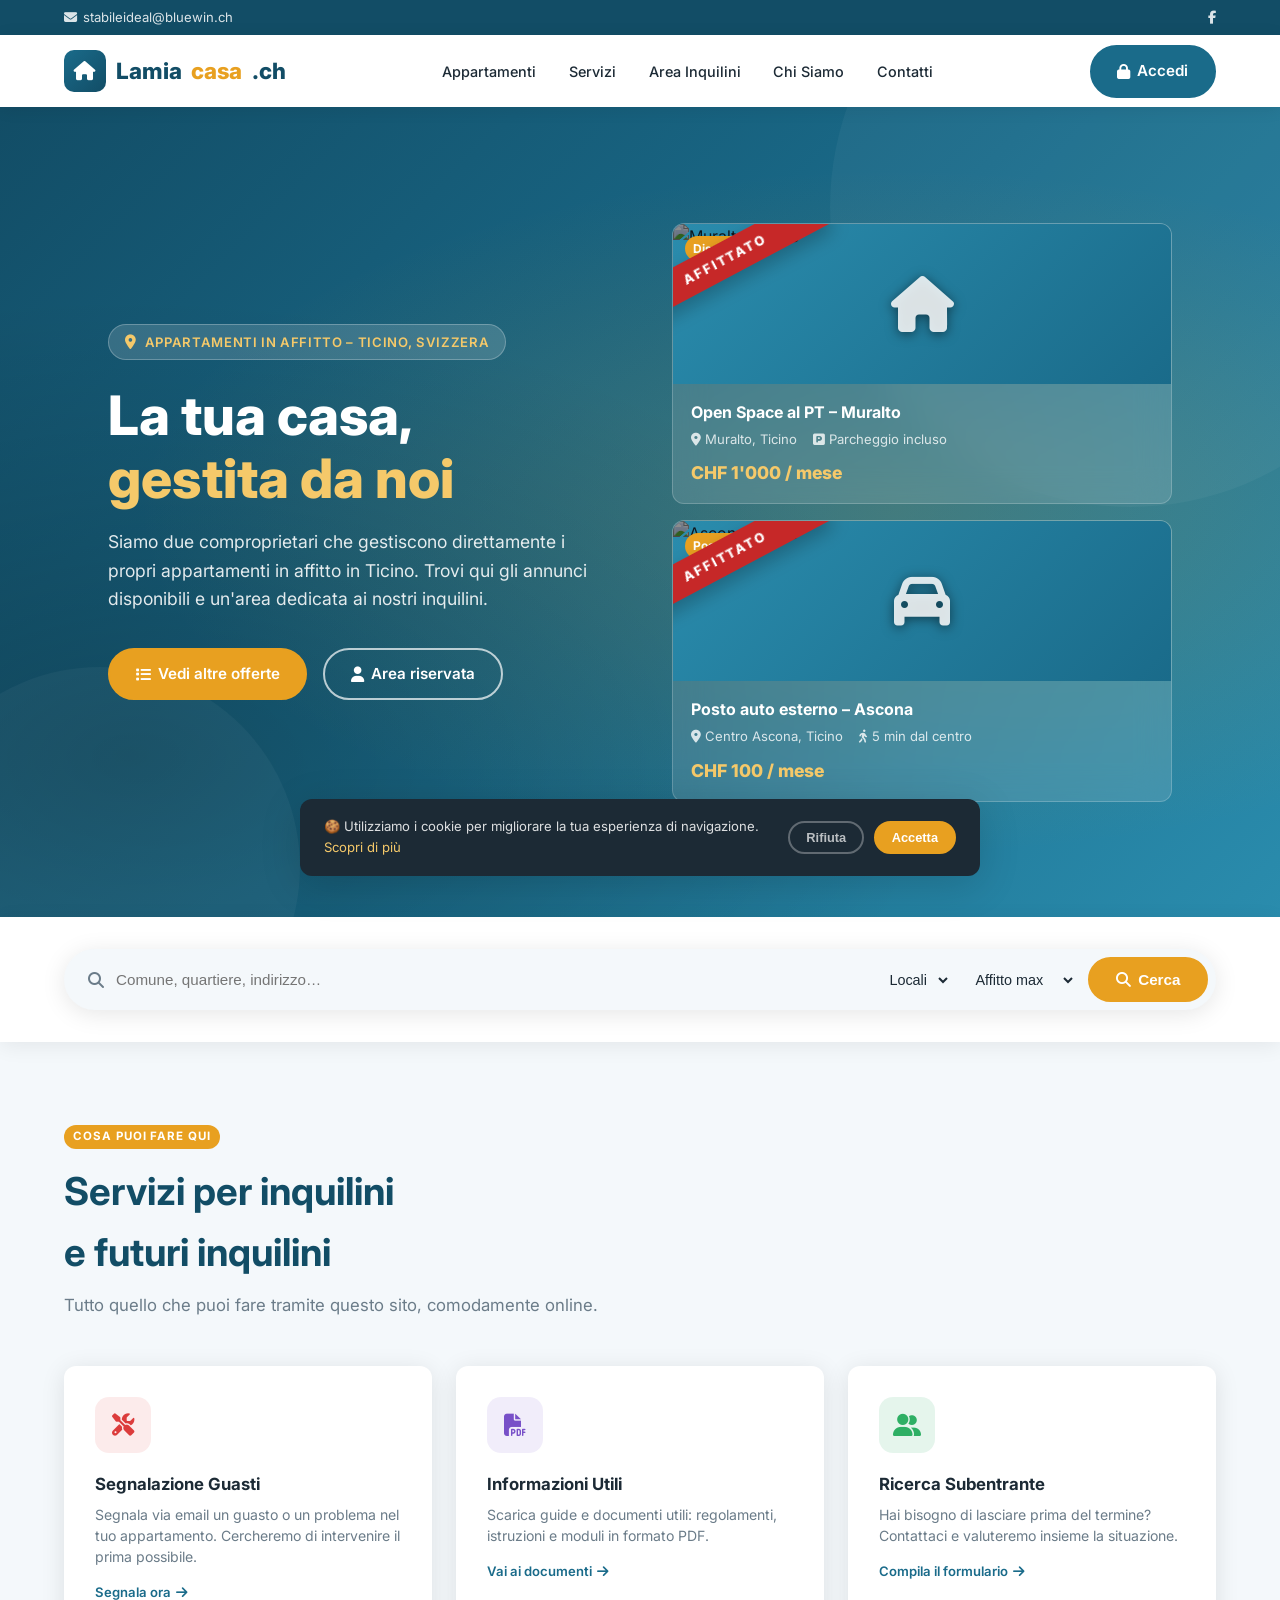
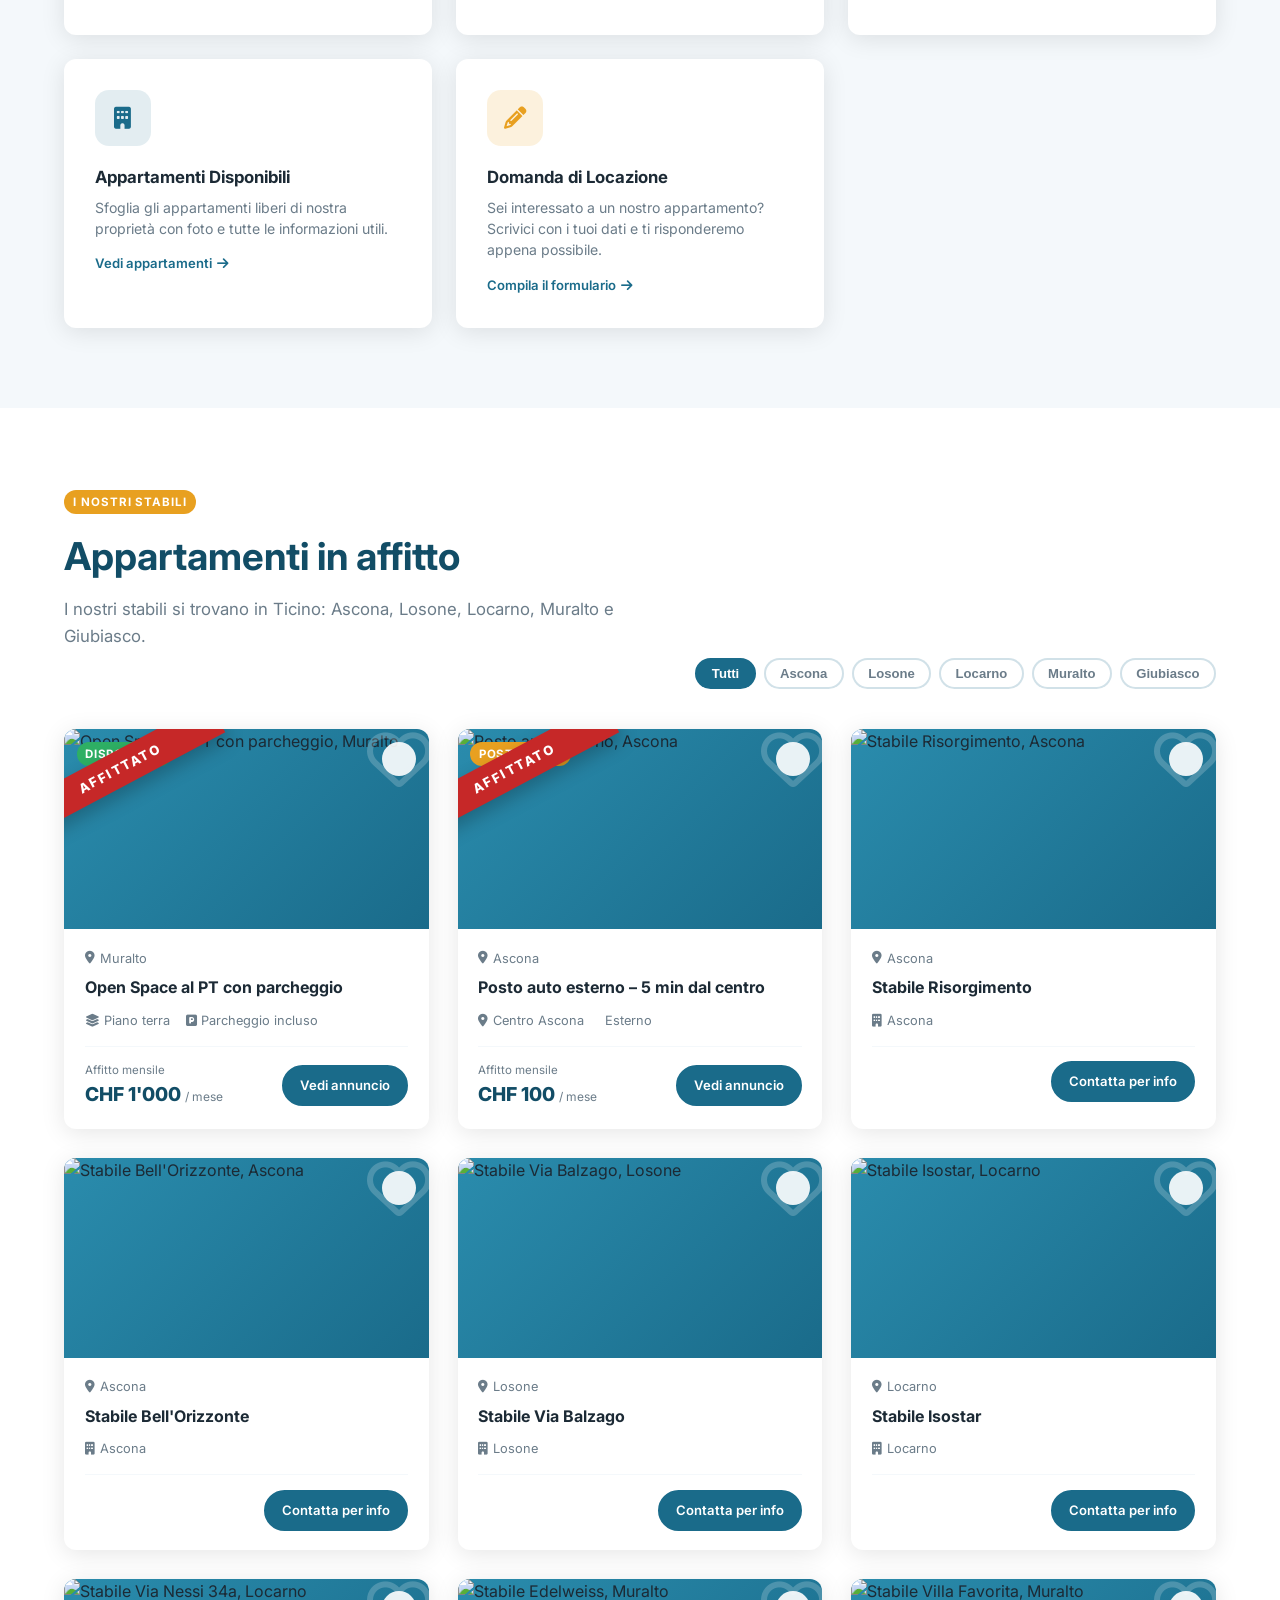
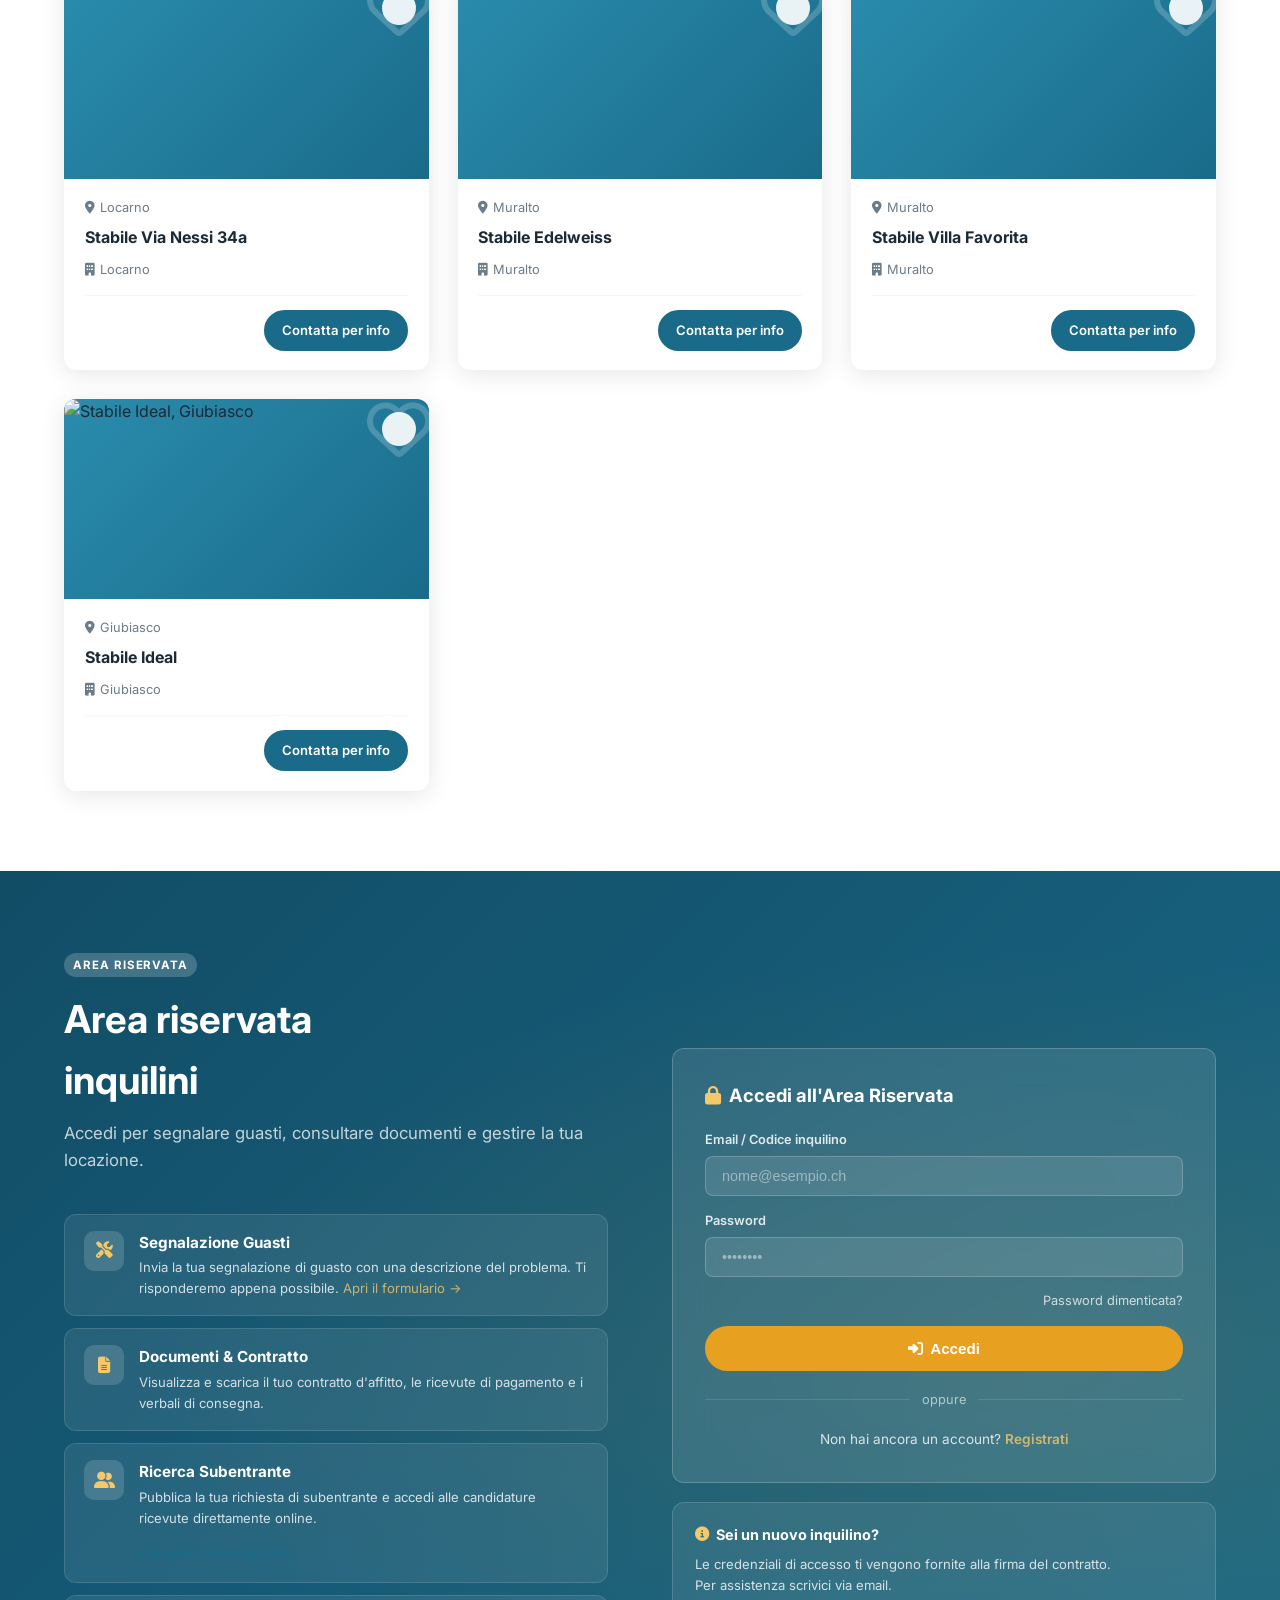
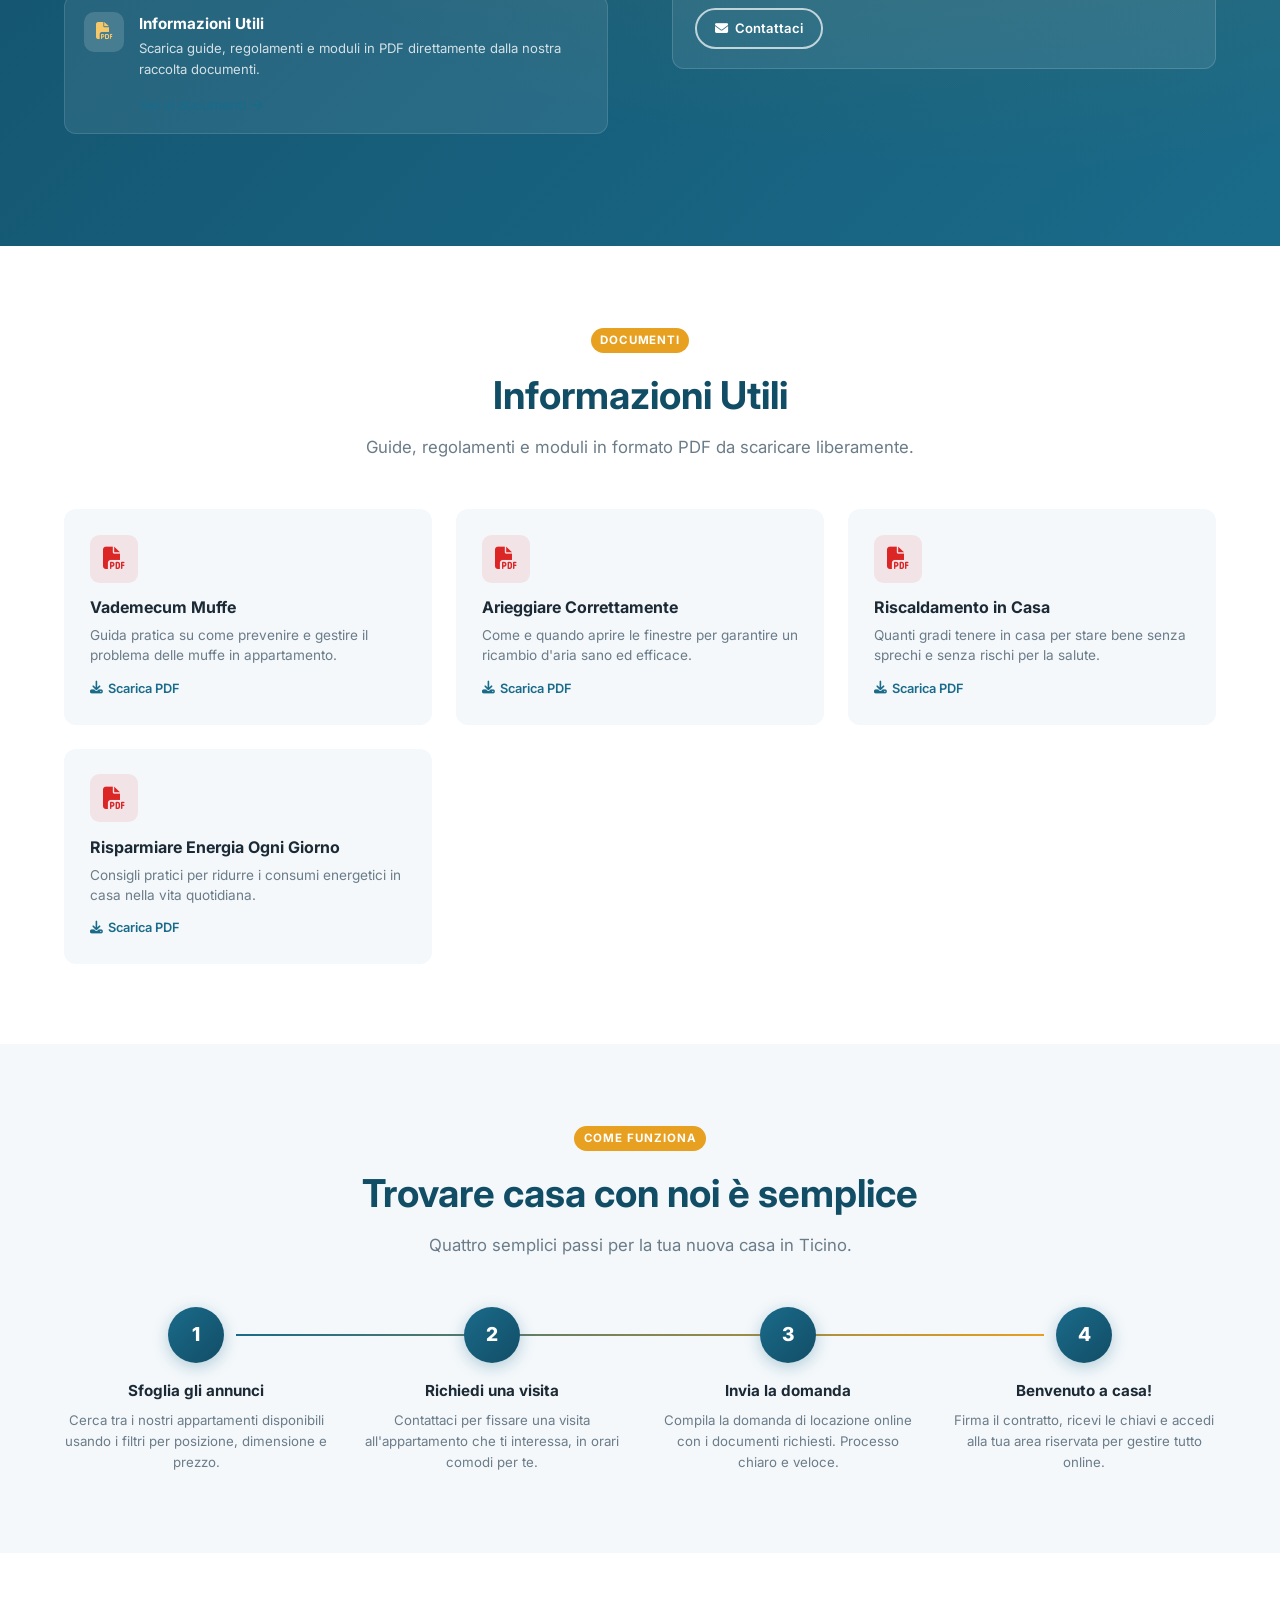
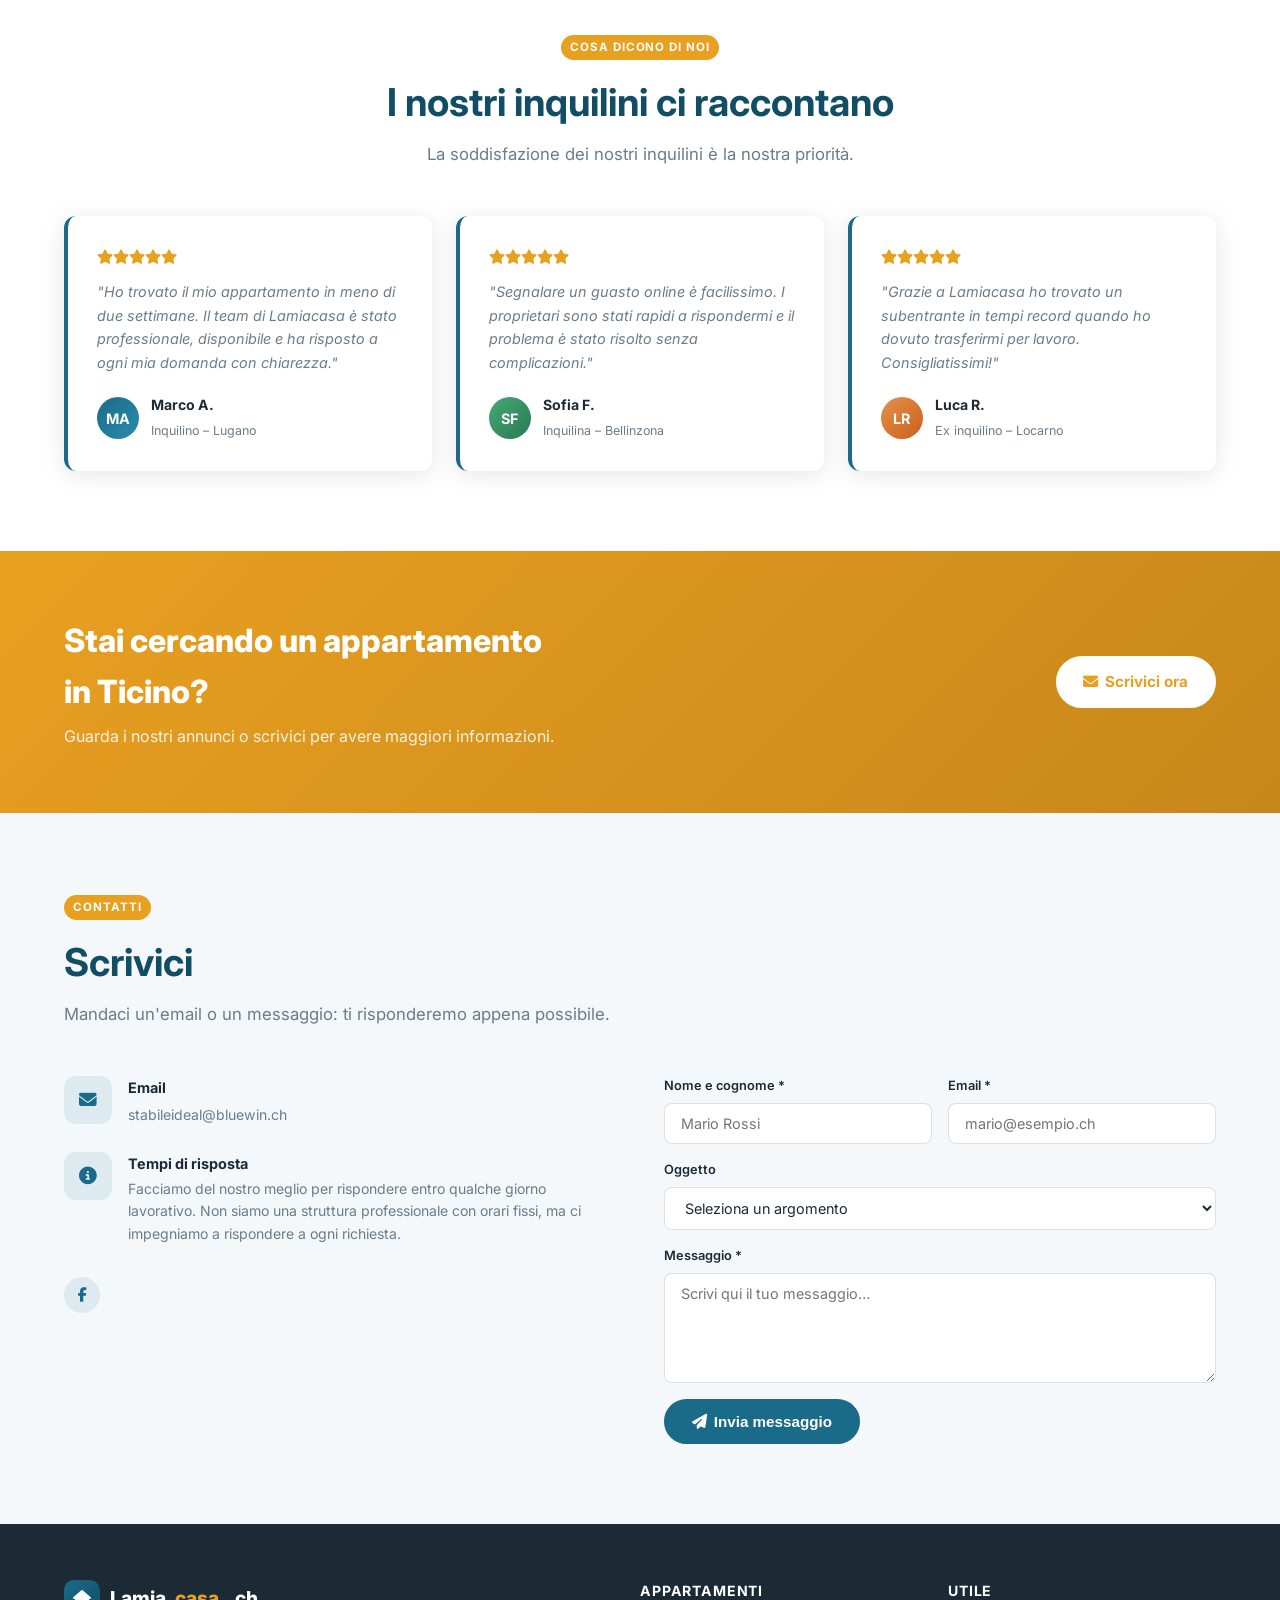
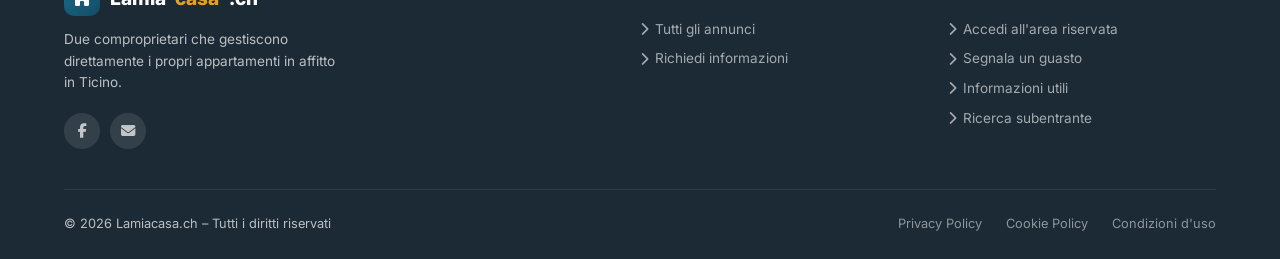
==== commit f8539ed3: "Update index.html" ====
--- a/index.html
+++ b/index.html
@@ -104,6 +104,7 @@
  <a class="apt-card-hero" href="https://www.tutti.ch/it/vi/ticino/immobili/appartamenti/muralto-open-space-al-pt-con-parcheggio-per-1-000-chs-mese/80045562" target="_blank" rel="noopener noreferrer">
  <div class="apt-thumb">
  <img src="https://github.com/user-attachments/assets/090aee3e-3969-4367-a884-f9edaa6fa964" alt="Muralto, Ticino" loading="lazy" />
+ <span class="apt-ribbon-rented">Affittato</span>
  <div class="apt-thumb-overlay"><i class="fas fa-home"></i></div>
  <span class="apt-thumb-badge">Disponibile</span>
  </div>
@@ -250,6 +251,7 @@
  <article class="apt-card" data-city="muralto">
  <div class="apt-card-img">
  <img src="https://github.com/user-attachments/assets/090aee3e-3969-4367-a884-f9edaa6fa964" alt="Open Space al PT con parcheggio, Muralto" loading="lazy" />
+ <span class="apt-ribbon-rented">Affittato</span>
  <span class="apt-tag new">Disponibile</span>
  <button class="apt-wishlist" aria-label="Aggiungi ai preferiti"><i class="far fa-heart"></i></button>
  </div>
--- a/css/style.css
+++ b/css/style.css
@@ -496,6 +496,29 @@
   width: 100%; height: 100%;
   object-fit: cover;
   position: absolute; inset: 0;
+}
+.apt-ribbon-rented {
+  position: absolute;
+  top: 22px;
+  left: -54px;
+  width: 220px;
+  padding: .45rem 0;
+  background: #c62828;
+  color: var(--white);
+  font-size: .82rem;
+  font-weight: 800;
+  letter-spacing: .14em;
+  text-align: center;
+  text-transform: uppercase;
+  transform: rotate(-28deg);
+  box-shadow: 0 8px 18px rgba(0,0,0,.24);
+  z-index: 2;
+  pointer-events: none;
+}
+.apt-thumb .apt-ribbon-rented {
+  top: 18px;
+  left: -58px;
+  z-index: 3;
 }
 .apt-card-img-1 { background: linear-gradient(135deg, #3a9dc0 0%, #1a6b8a 100%); }
 .apt-card-img-2 { background: linear-gradient(135deg, #45a877 0%, #2a7a50 100%); }
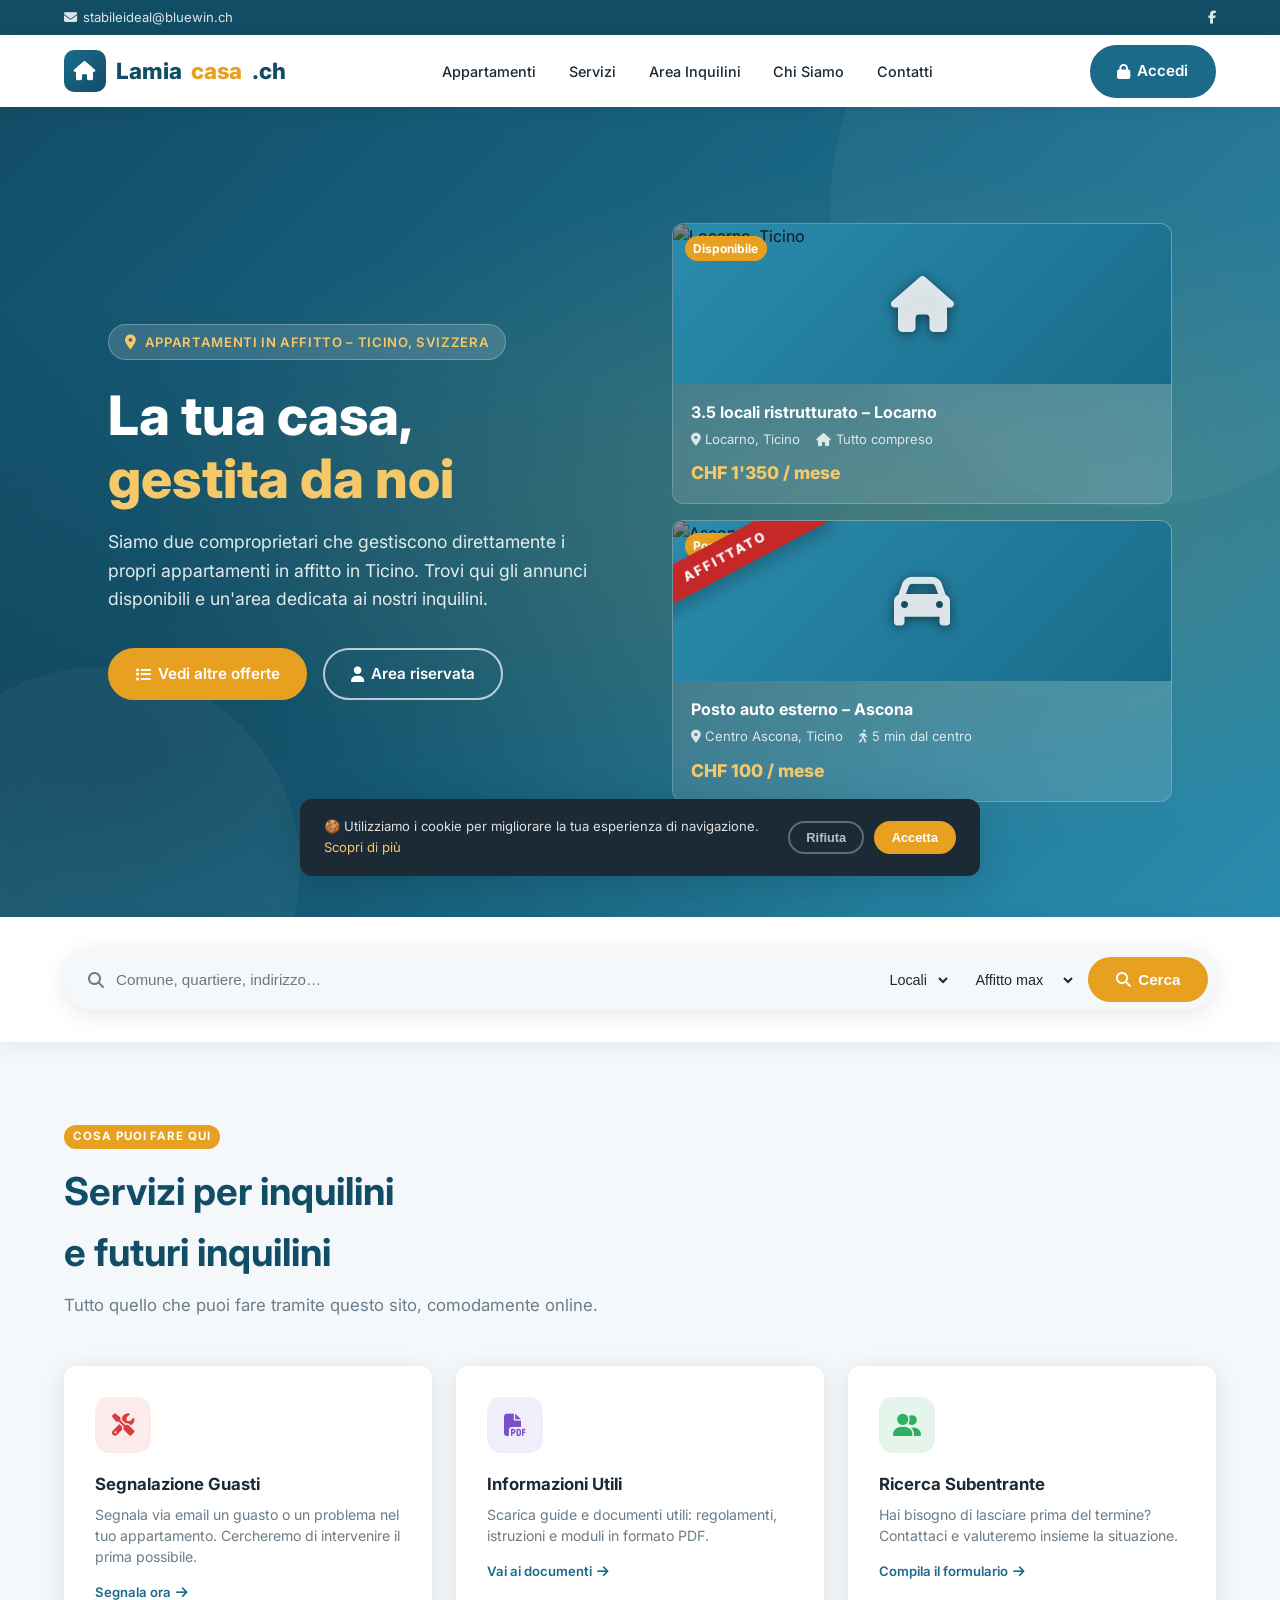
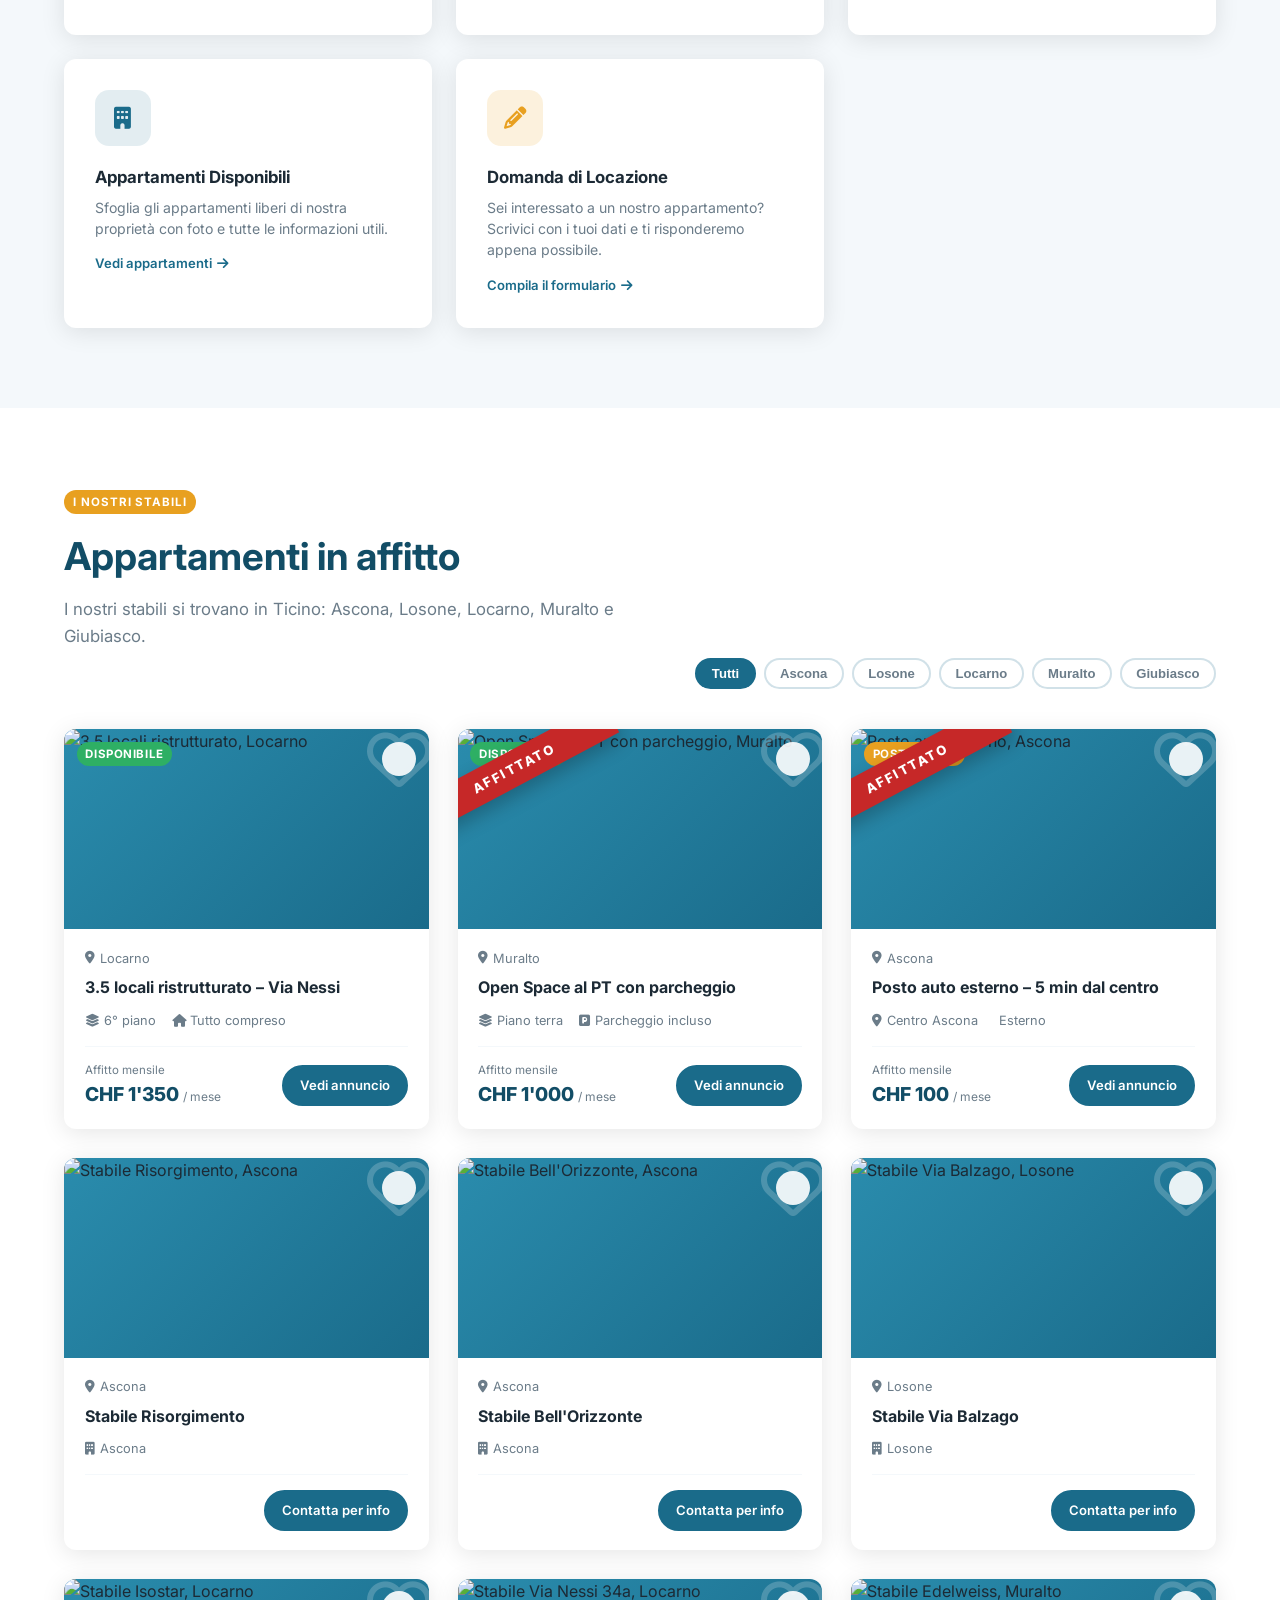
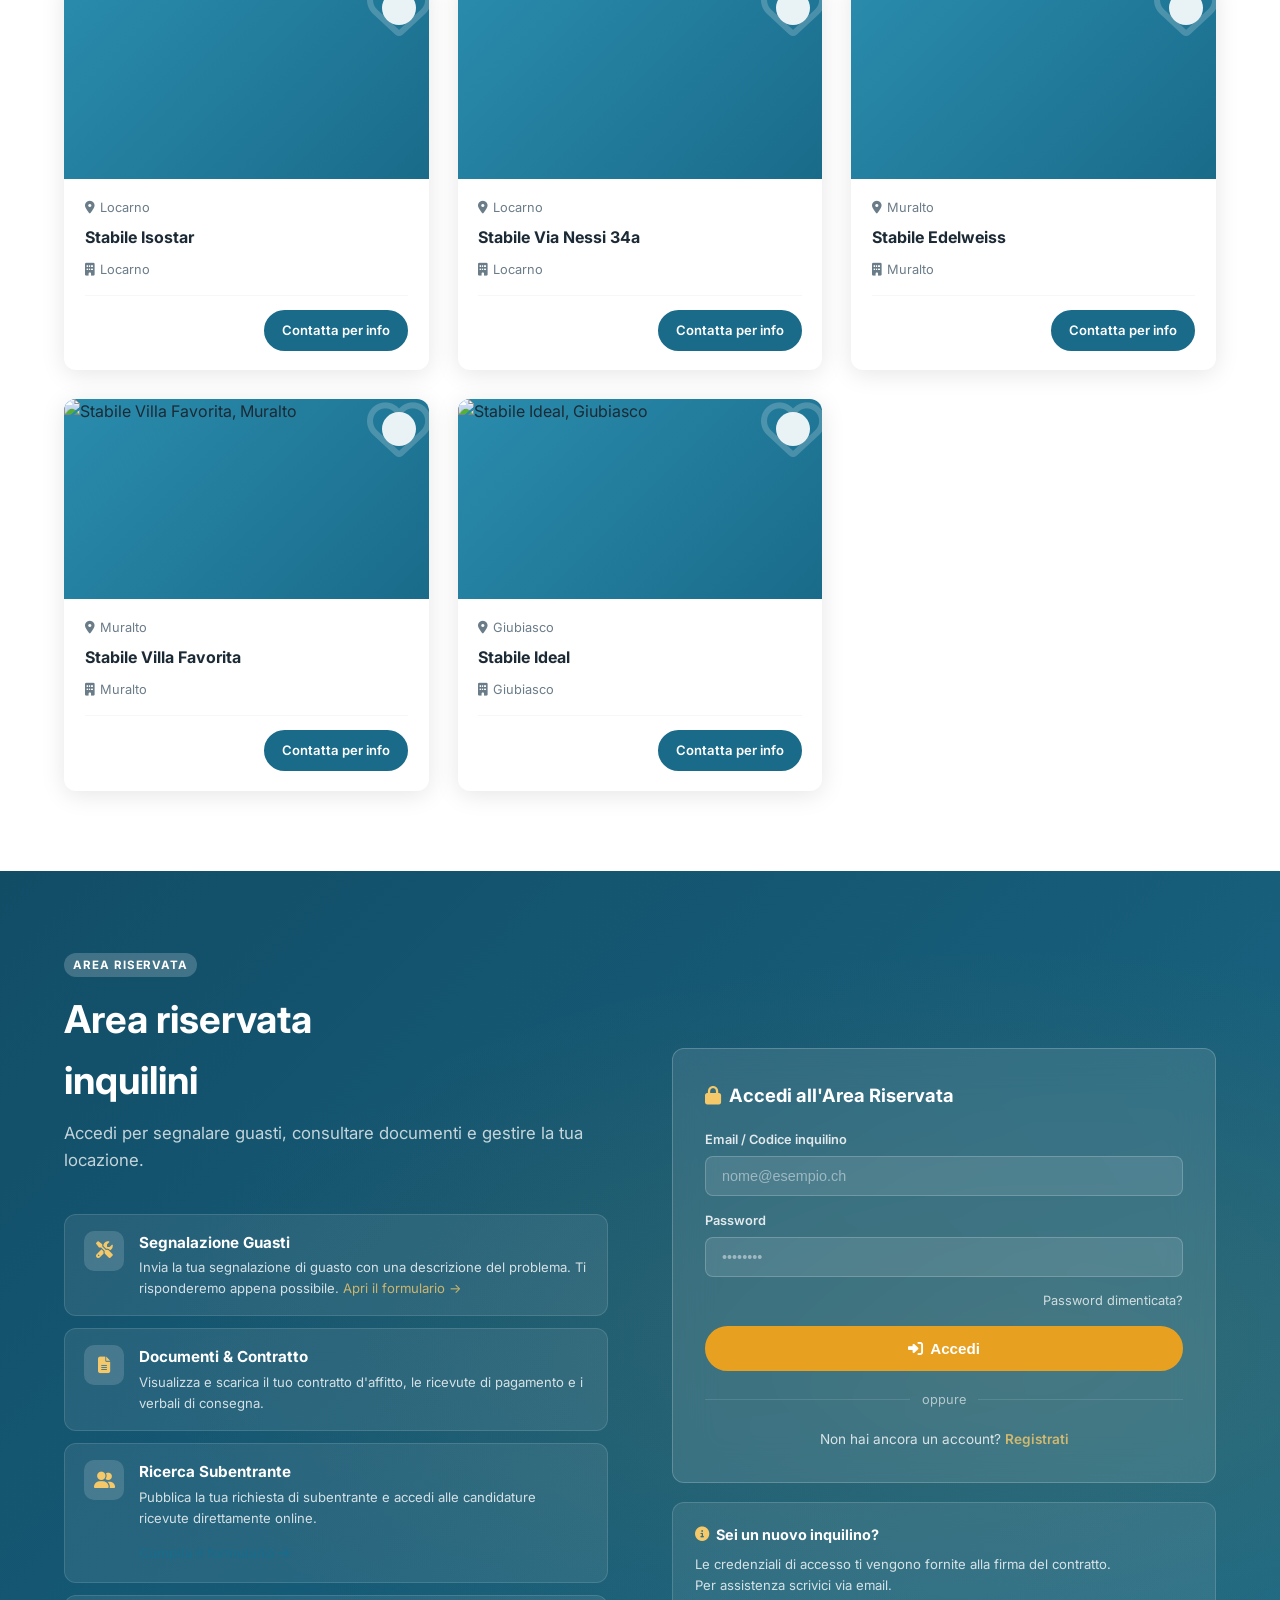
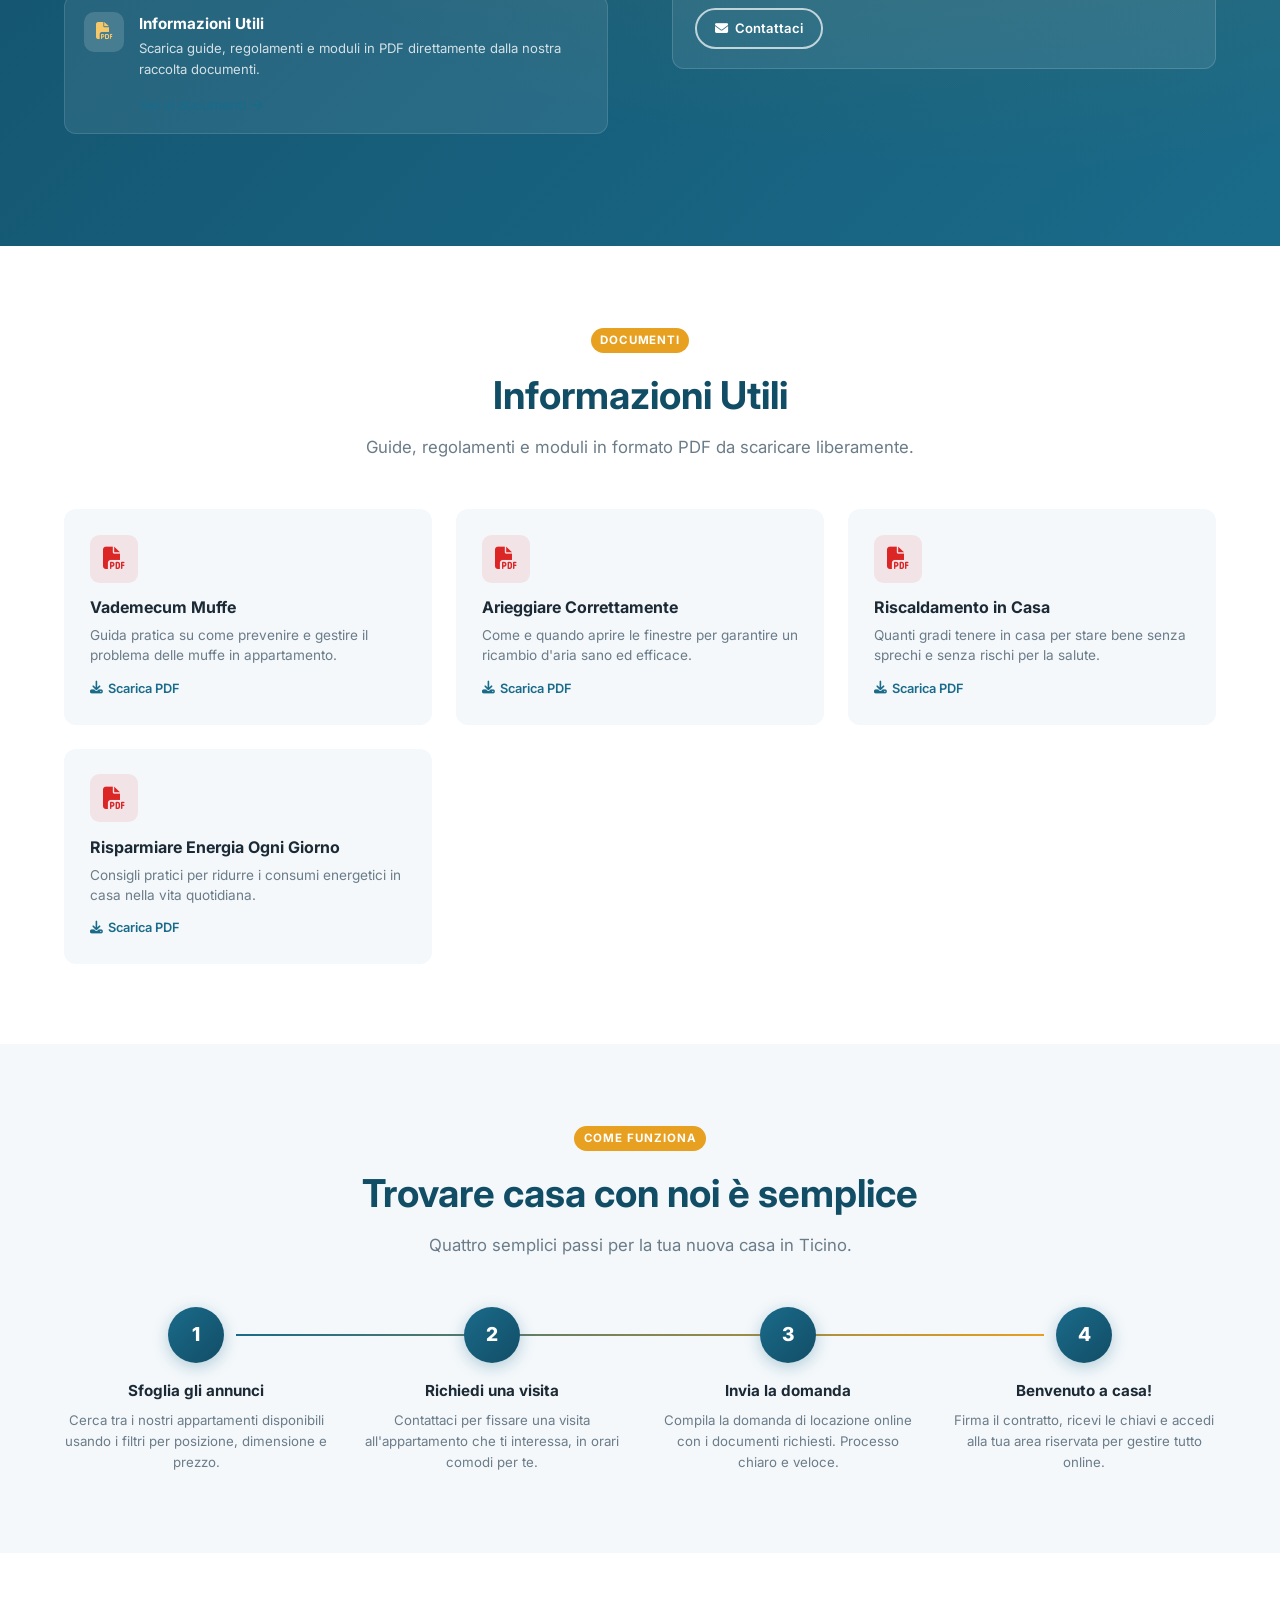
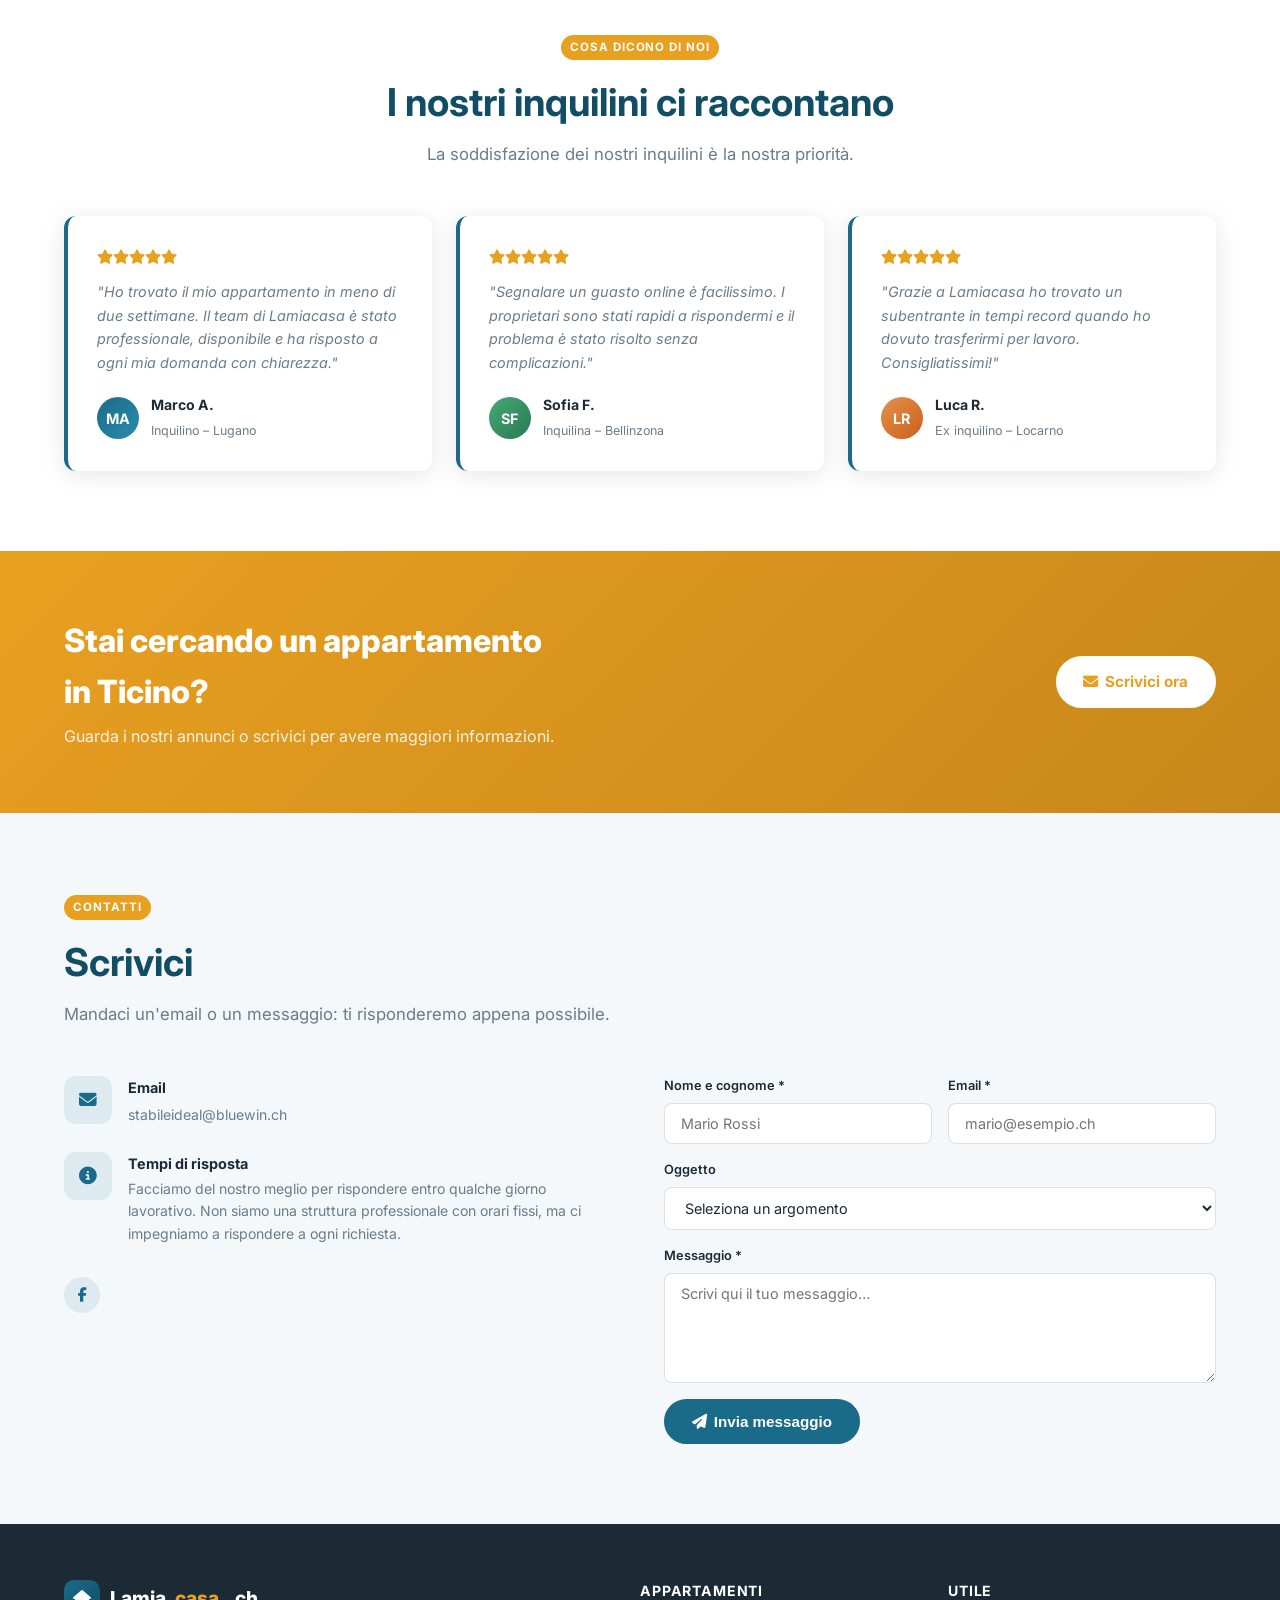
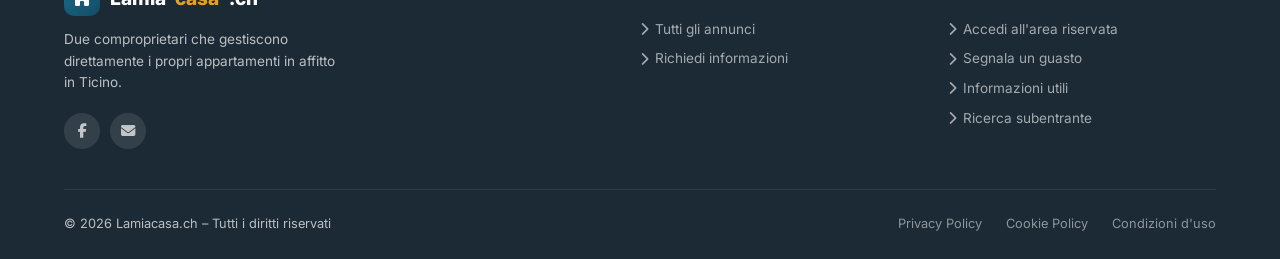
==== commit e804651c: "Update index.html" ====
--- a/index.html
+++ b/index.html
@@ -101,20 +101,19 @@
 
  <!-- Visual cards -->
  <div class="hero-visual">
- <a class="apt-card-hero" href="https://www.tutti.ch/it/vi/ticino/immobili/appartamenti/muralto-open-space-al-pt-con-parcheggio-per-1-000-chs-mese/80045562" target="_blank" rel="noopener noreferrer">
+ <a class="apt-card-hero" href="https://www.tutti.ch/it/vi/ticino/immobili/appartamenti/locarno-3-5-locali-ristrutturato-1-350-tutto-compreso/80707482" target="_blank" rel="noopener noreferrer">
  <div class="apt-thumb">
- <img src="https://github.com/user-attachments/assets/090aee3e-3969-4367-a884-f9edaa6fa964" alt="Muralto, Ticino" loading="lazy" />
- <span class="apt-ribbon-rented">Affittato</span>
+ <img src="https://upload.wikimedia.org/wikipedia/commons/thumb/6/63/Locarno_from_above_-_Panorama_050622.jpg/800px-Locarno_from_above_-_Panorama_050622.jpg" alt="Locarno, Ticino" loading="lazy" />
  <div class="apt-thumb-overlay"><i class="fas fa-home"></i></div>
  <span class="apt-thumb-badge">Disponibile</span>
  </div>
  <div class="apt-info">
- <h4>Open Space al PT – Muralto</h4>
+ <h4>3.5 locali ristrutturato – Locarno</h4>
  <div class="apt-info-row">
- <span><i class="fas fa-map-marker-alt"></i> Muralto, Ticino</span>
- <span><i class="fas fa-parking"></i> Parcheggio incluso</span>
- </div>
- <div class="apt-price">CHF 1'000 / mese</div>
+ <span><i class="fas fa-map-marker-alt"></i> Locarno, Ticino</span>
+ <span><i class="fas fa-home"></i> Tutto compreso</span>
+ </div>
+ <div class="apt-price">CHF 1'350 / mese</div>
  </div>
  </a>
  <a class="apt-card-hero" href="https://www.tutti.ch/it/vi/ticino/immobili/oggetti-commerciali/ascona-posto-auto-esterno-5-min-dal-centro-100-mese/80043719" target="_blank" rel="noopener noreferrer">
@@ -247,6 +246,30 @@
 
  <div class="apartments-grid">
 
+ <!-- Annuncio attivo: 3.5 locali Locarno -->
+ <article class="apt-card" data-city="locarno">
+ <div class="apt-card-img">
+ <img src="https://upload.wikimedia.org/wikipedia/commons/thumb/6/63/Locarno_from_above_-_Panorama_050622.jpg/800px-Locarno_from_above_-_Panorama_050622.jpg" alt="3.5 locali ristrutturato, Locarno" loading="lazy" />
+ <span class="apt-tag new">Disponibile</span>
+ <button class="apt-wishlist" aria-label="Aggiungi ai preferiti"><i class="far fa-heart"></i></button>
+ </div>
+ <div class="apt-card-body">
+ <p class="apt-location"><i class="fas fa-map-marker-alt" aria-hidden="true"></i> Locarno</p>
+ <h3 class="apt-card-title">3.5 locali ristrutturato – Via Nessi</h3>
+ <div class="apt-features">
+ <span><i class="fas fa-layer-group" aria-hidden="true"></i> 6° piano</span>
+ <span><i class="fas fa-home" aria-hidden="true"></i> Tutto compreso</span>
+ </div>
+ <div class="apt-card-footer">
+ <div>
+ <div class="apt-price-label">Affitto mensile</div>
+ <div class="apt-price-amount">CHF 1'350 <span class="apt-price-period">/ mese</span></div>
+ </div>
+ <a href="https://www.tutti.ch/it/vi/ticino/immobili/appartamenti/locarno-3-5-locali-ristrutturato-1-350-tutto-compreso/80707482" target="_blank" rel="noopener" class="btn btn-primary-dk" style="padding:.5rem 1rem;font-size:.82rem;">Vedi annuncio</a>
+ </div>
+ </div>
+ </article>
+
  <!-- Annuncio attivo 1: Open Space Muralto -->
  <article class="apt-card" data-city="muralto">
  <div class="apt-card-img">
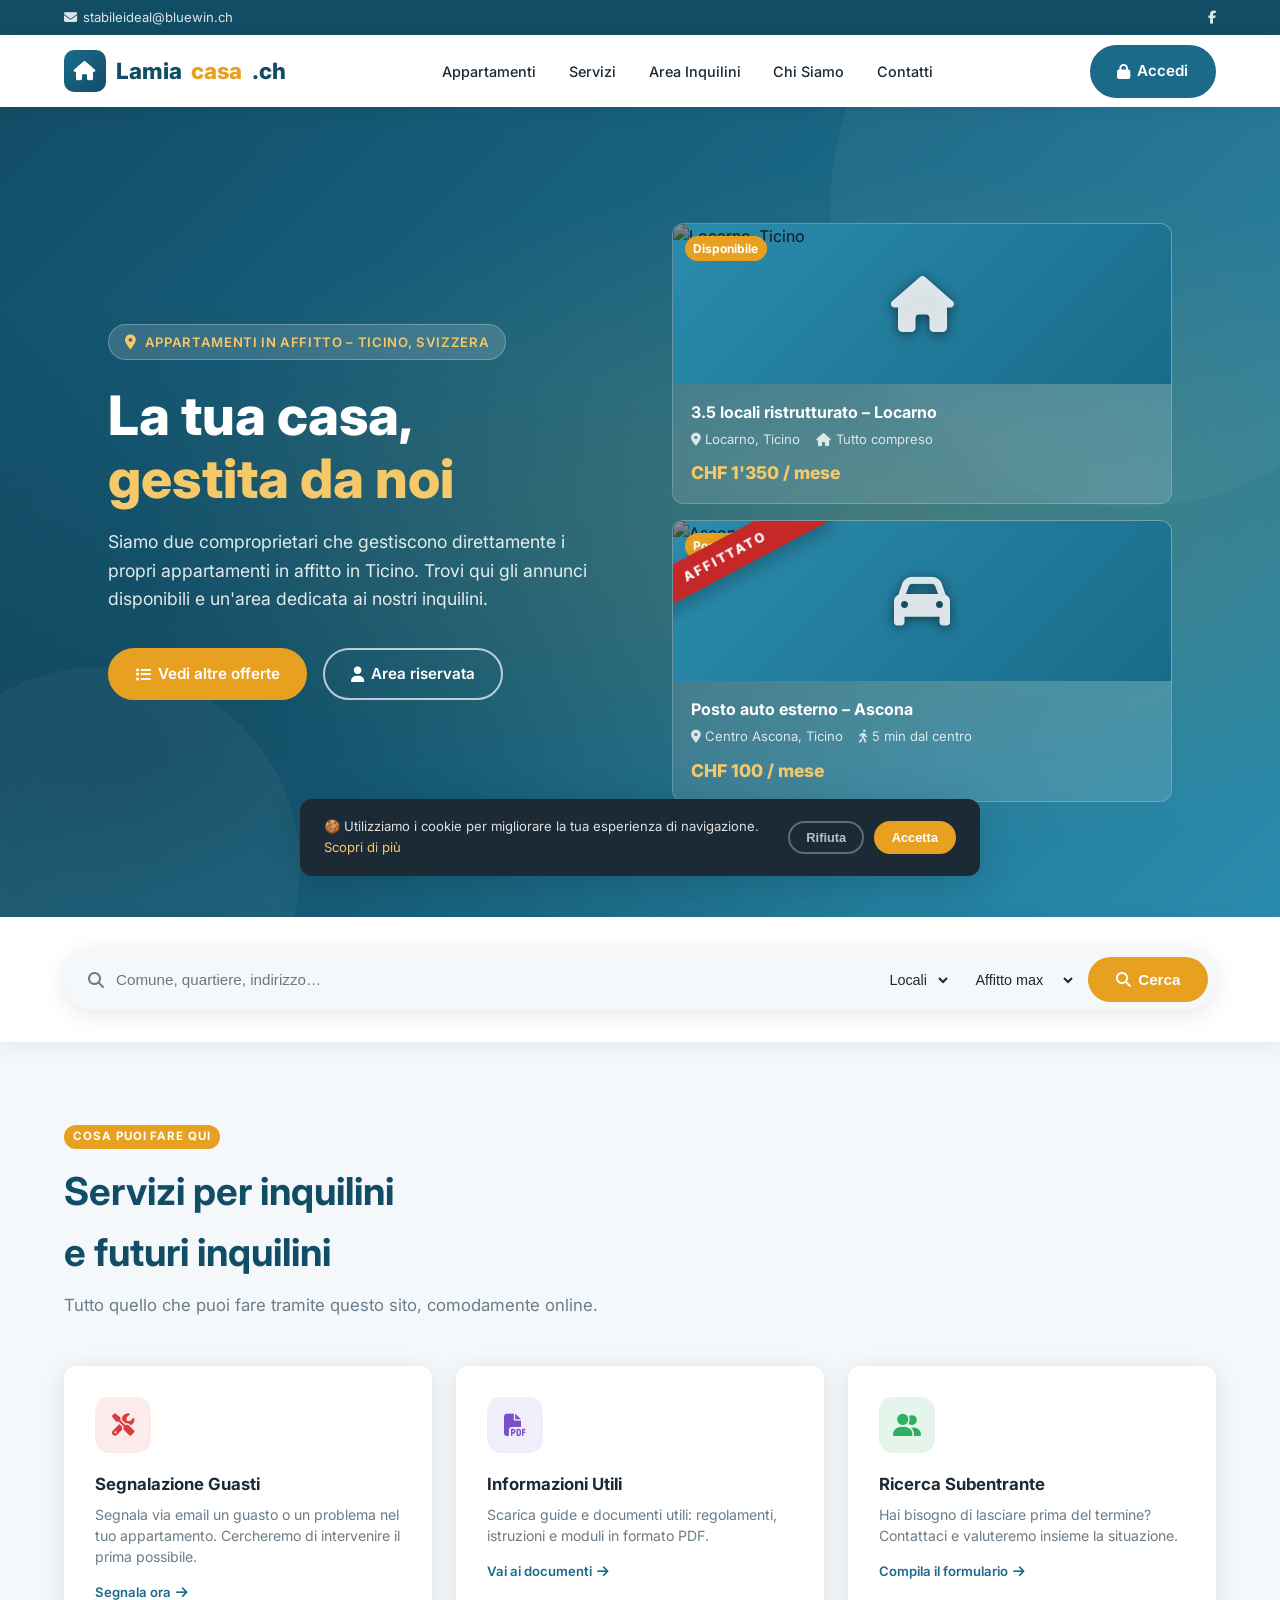
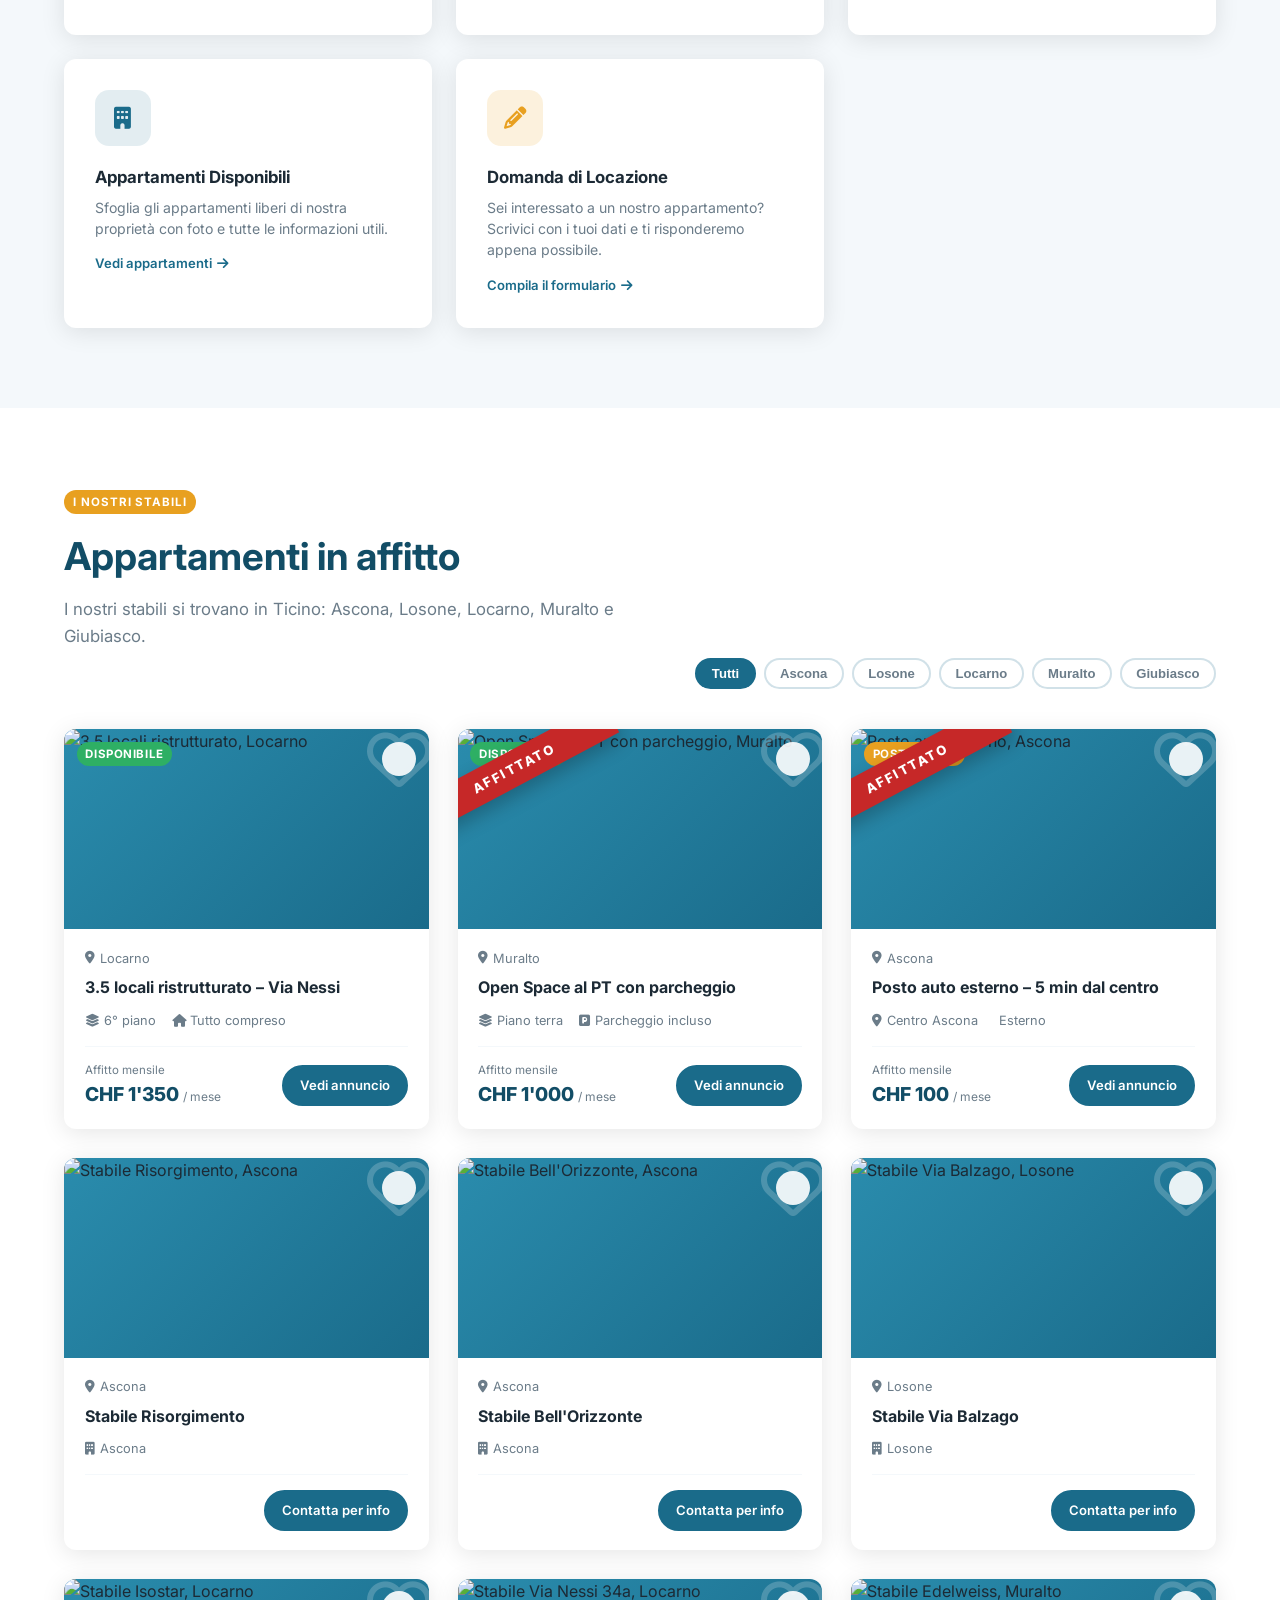
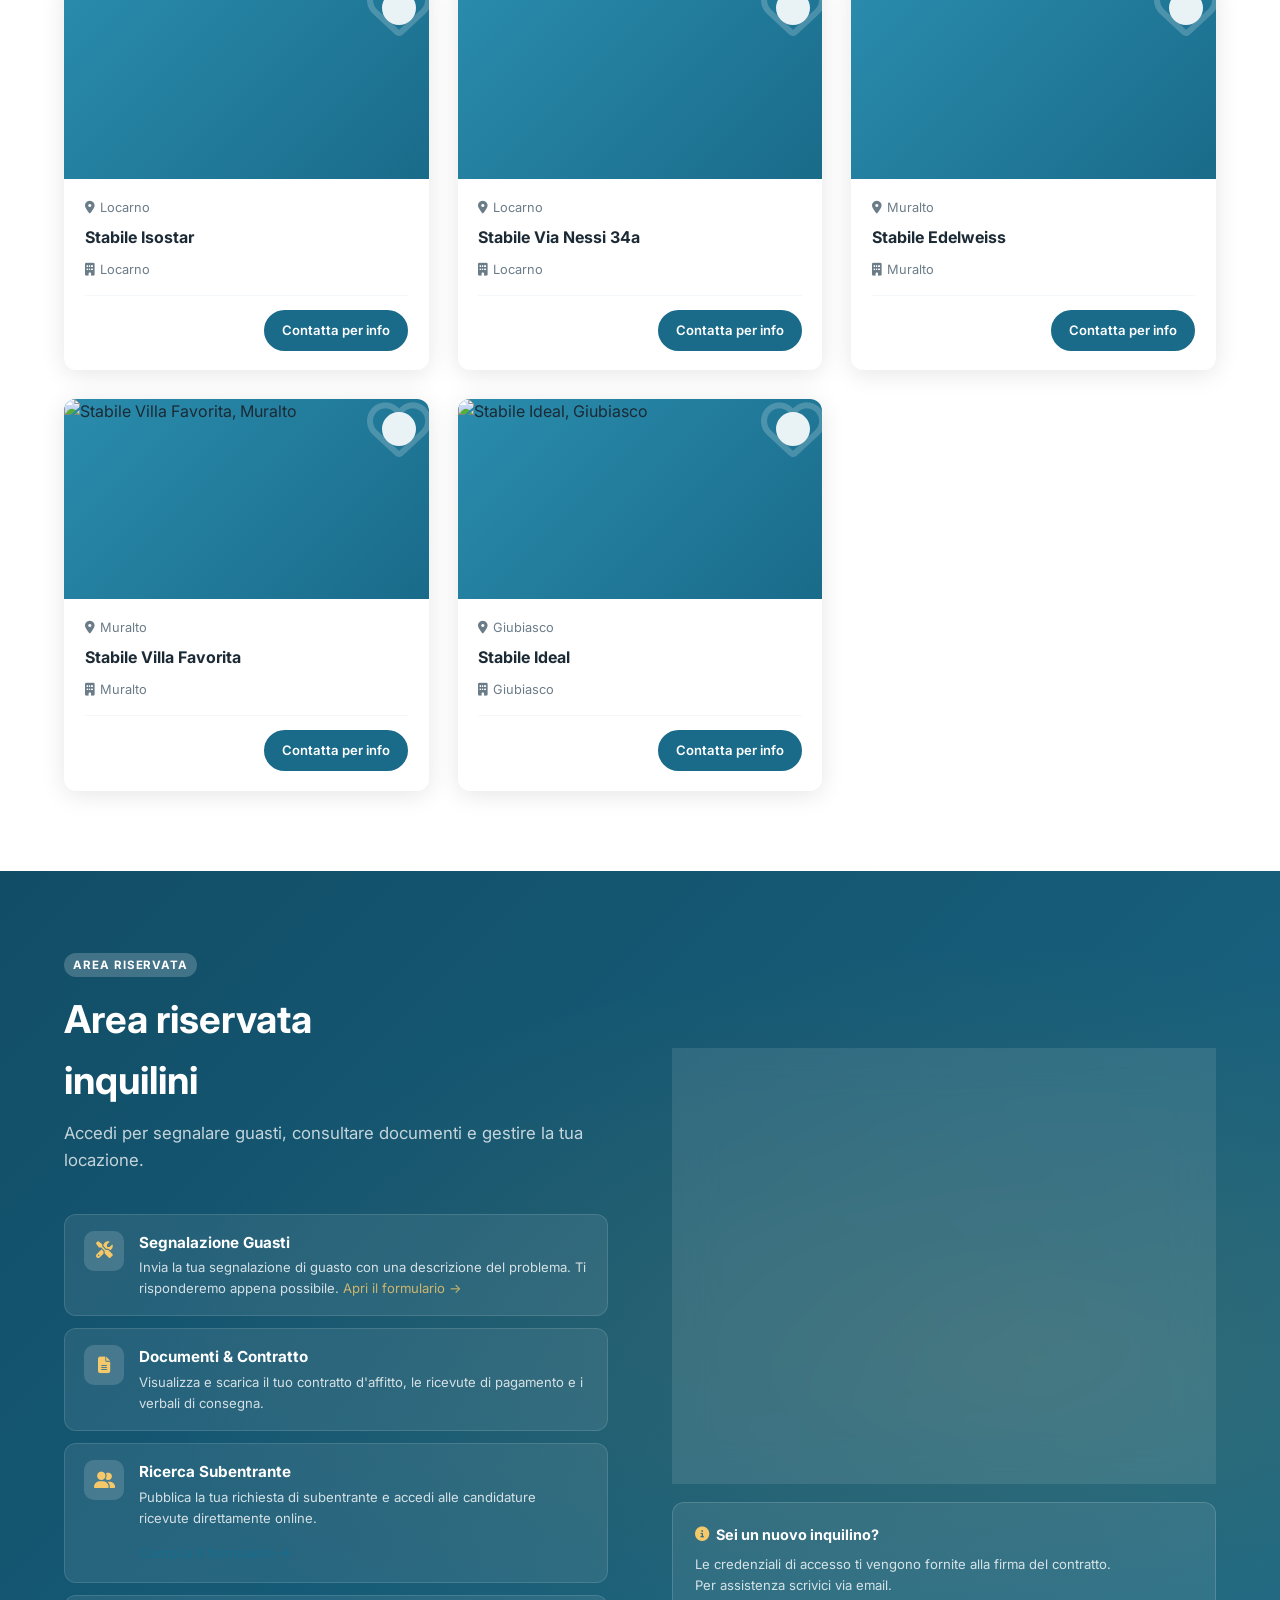
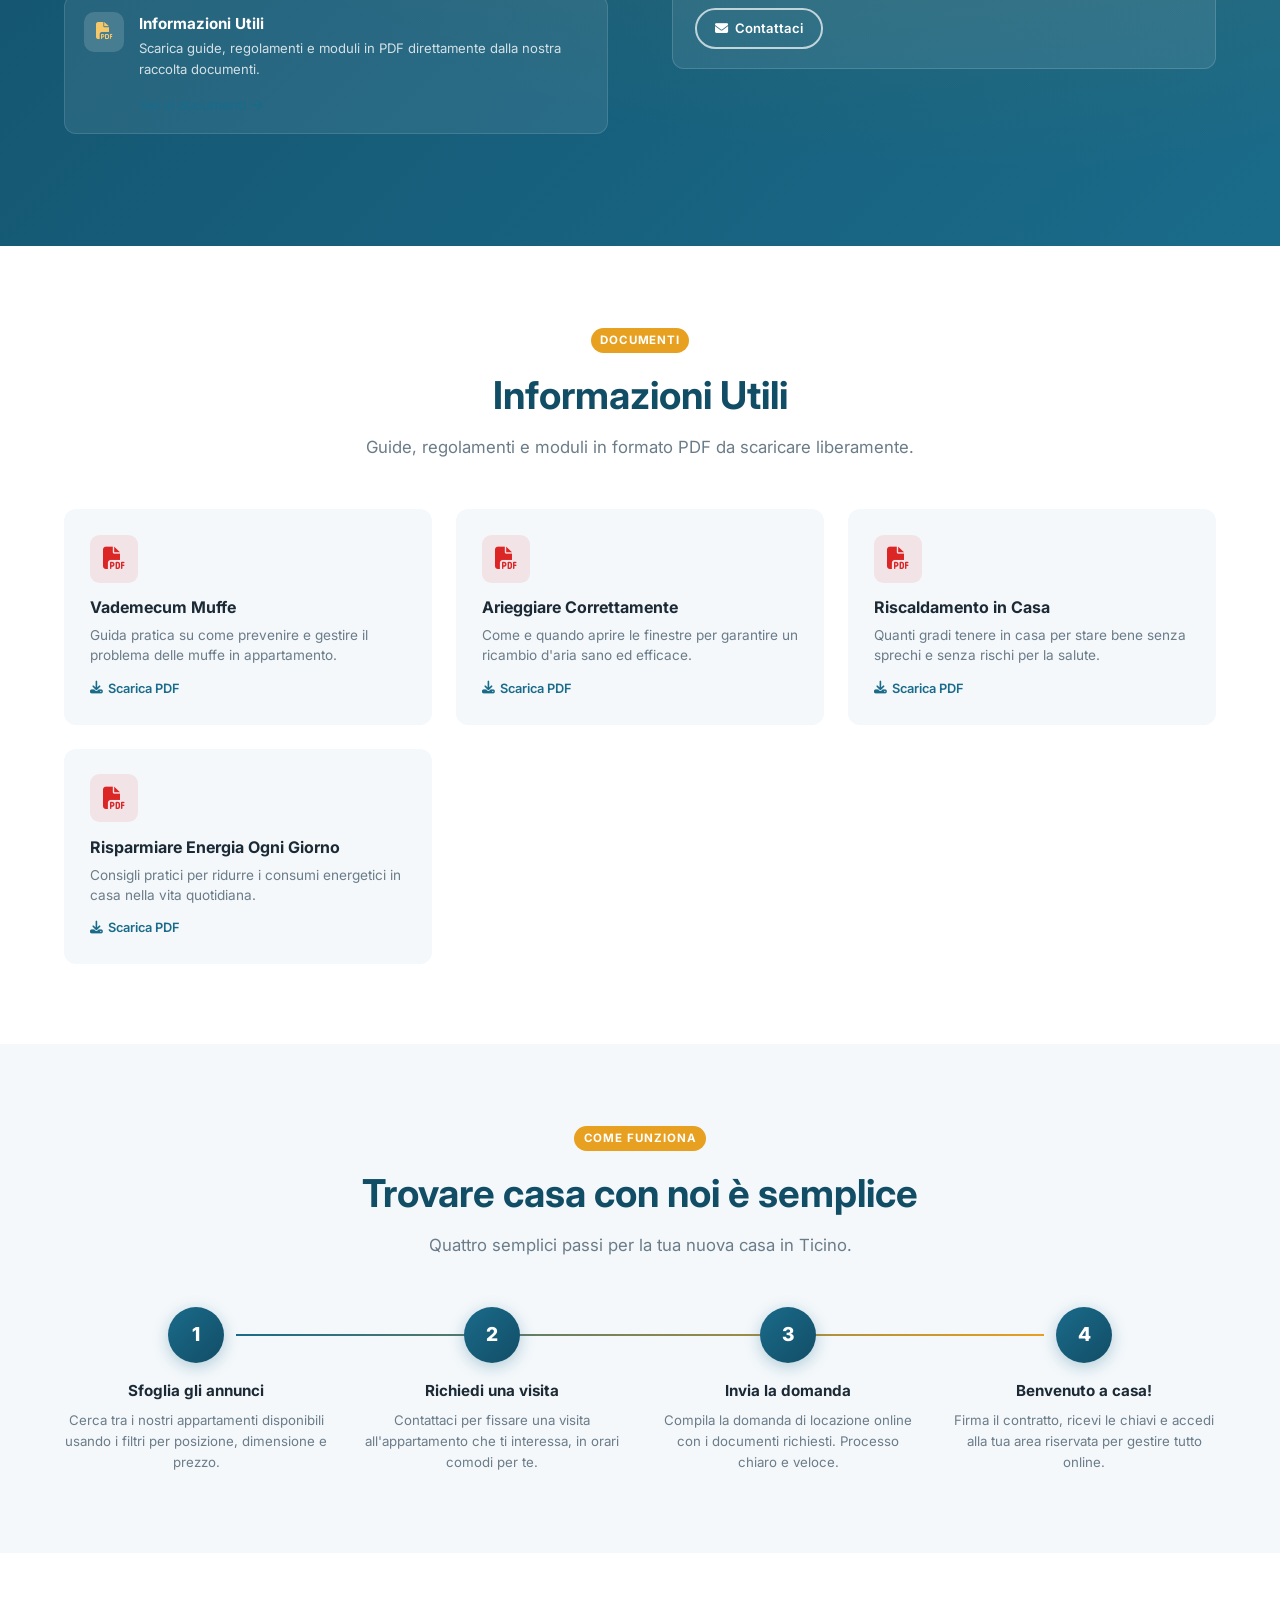
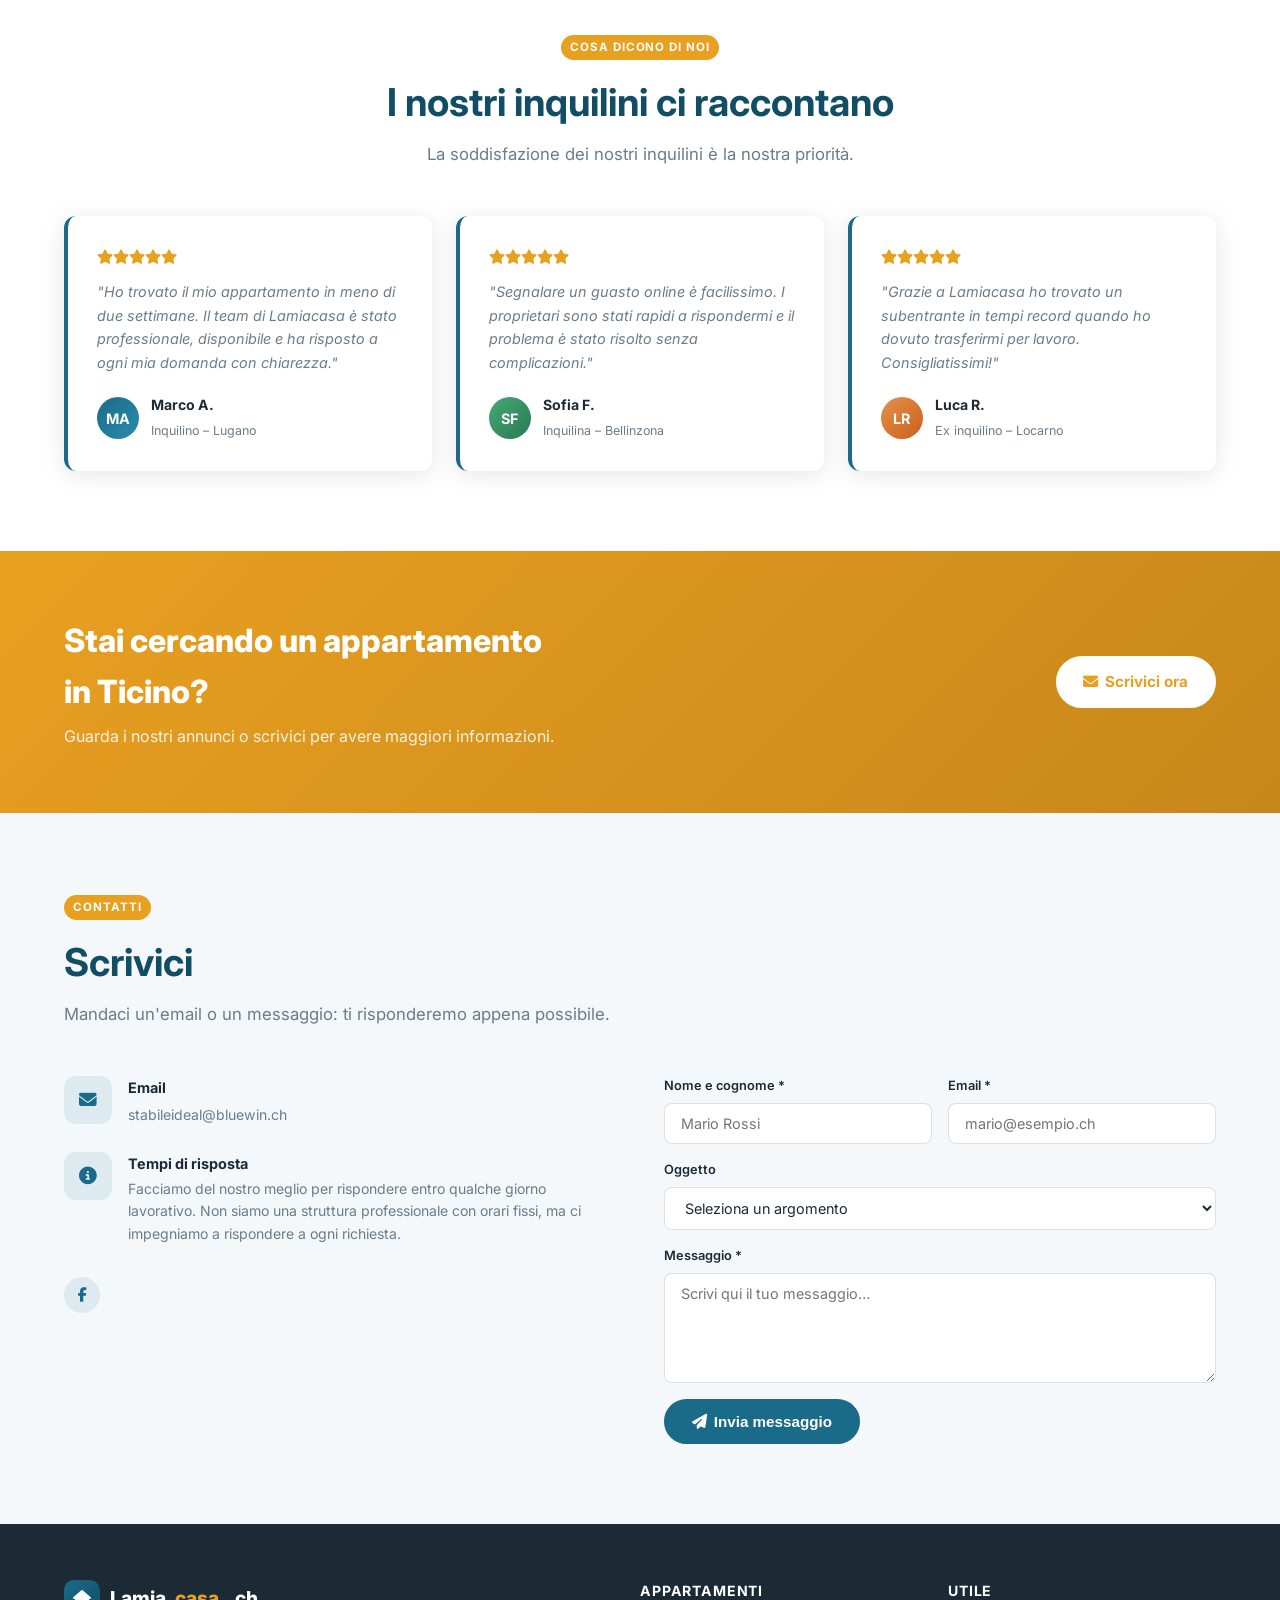
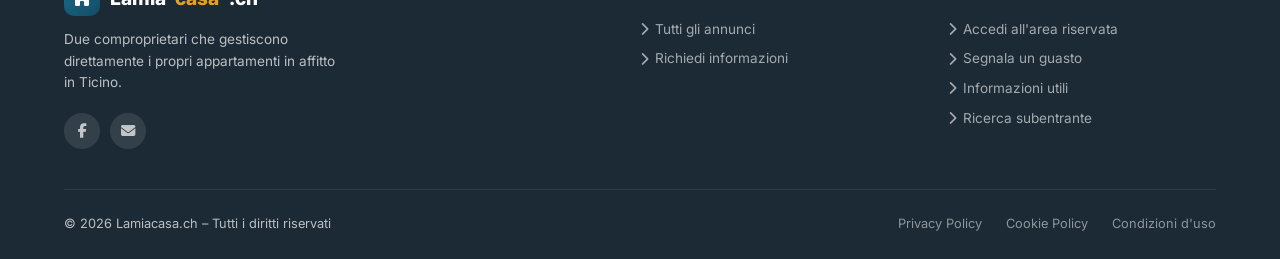
==== commit 8c091020: "Update index.html" ====
--- a/index.html
+++ b/index.html
@@ -103,7 +103,7 @@
  <div class="hero-visual">
  <a class="apt-card-hero" href="https://www.tutti.ch/it/vi/ticino/immobili/appartamenti/locarno-3-5-locali-ristrutturato-1-350-tutto-compreso/80707482" target="_blank" rel="noopener noreferrer">
  <div class="apt-thumb">
- <img src="https://upload.wikimedia.org/wikipedia/commons/thumb/6/63/Locarno_from_above_-_Panorama_050622.jpg/800px-Locarno_from_above_-_Panorama_050622.jpg" alt="Locarno, Ticino" loading="lazy" />
+ <img src="img/Locarno.jpg" alt="Locarno, Ticino" loading="lazy" />
  <div class="apt-thumb-overlay"><i class="fas fa-home"></i></div>
  <span class="apt-thumb-badge">Disponibile</span>
  </div>
@@ -249,7 +249,7 @@
  <!-- Annuncio attivo: 3.5 locali Locarno -->
  <article class="apt-card" data-city="locarno">
  <div class="apt-card-img">
- <img src="https://upload.wikimedia.org/wikipedia/commons/thumb/6/63/Locarno_from_above_-_Panorama_050622.jpg/800px-Locarno_from_above_-_Panorama_050622.jpg" alt="3.5 locali ristrutturato, Locarno" loading="lazy" />
+ <img src="img/Locarno.jpg" alt="3.5 locali ristrutturato, Locarno" loading="lazy" />
  <span class="apt-tag new">Disponibile</span>
  <button class="apt-wishlist" aria-label="Aggiungi ai preferiti"><i class="far fa-heart"></i></button>
  </div>
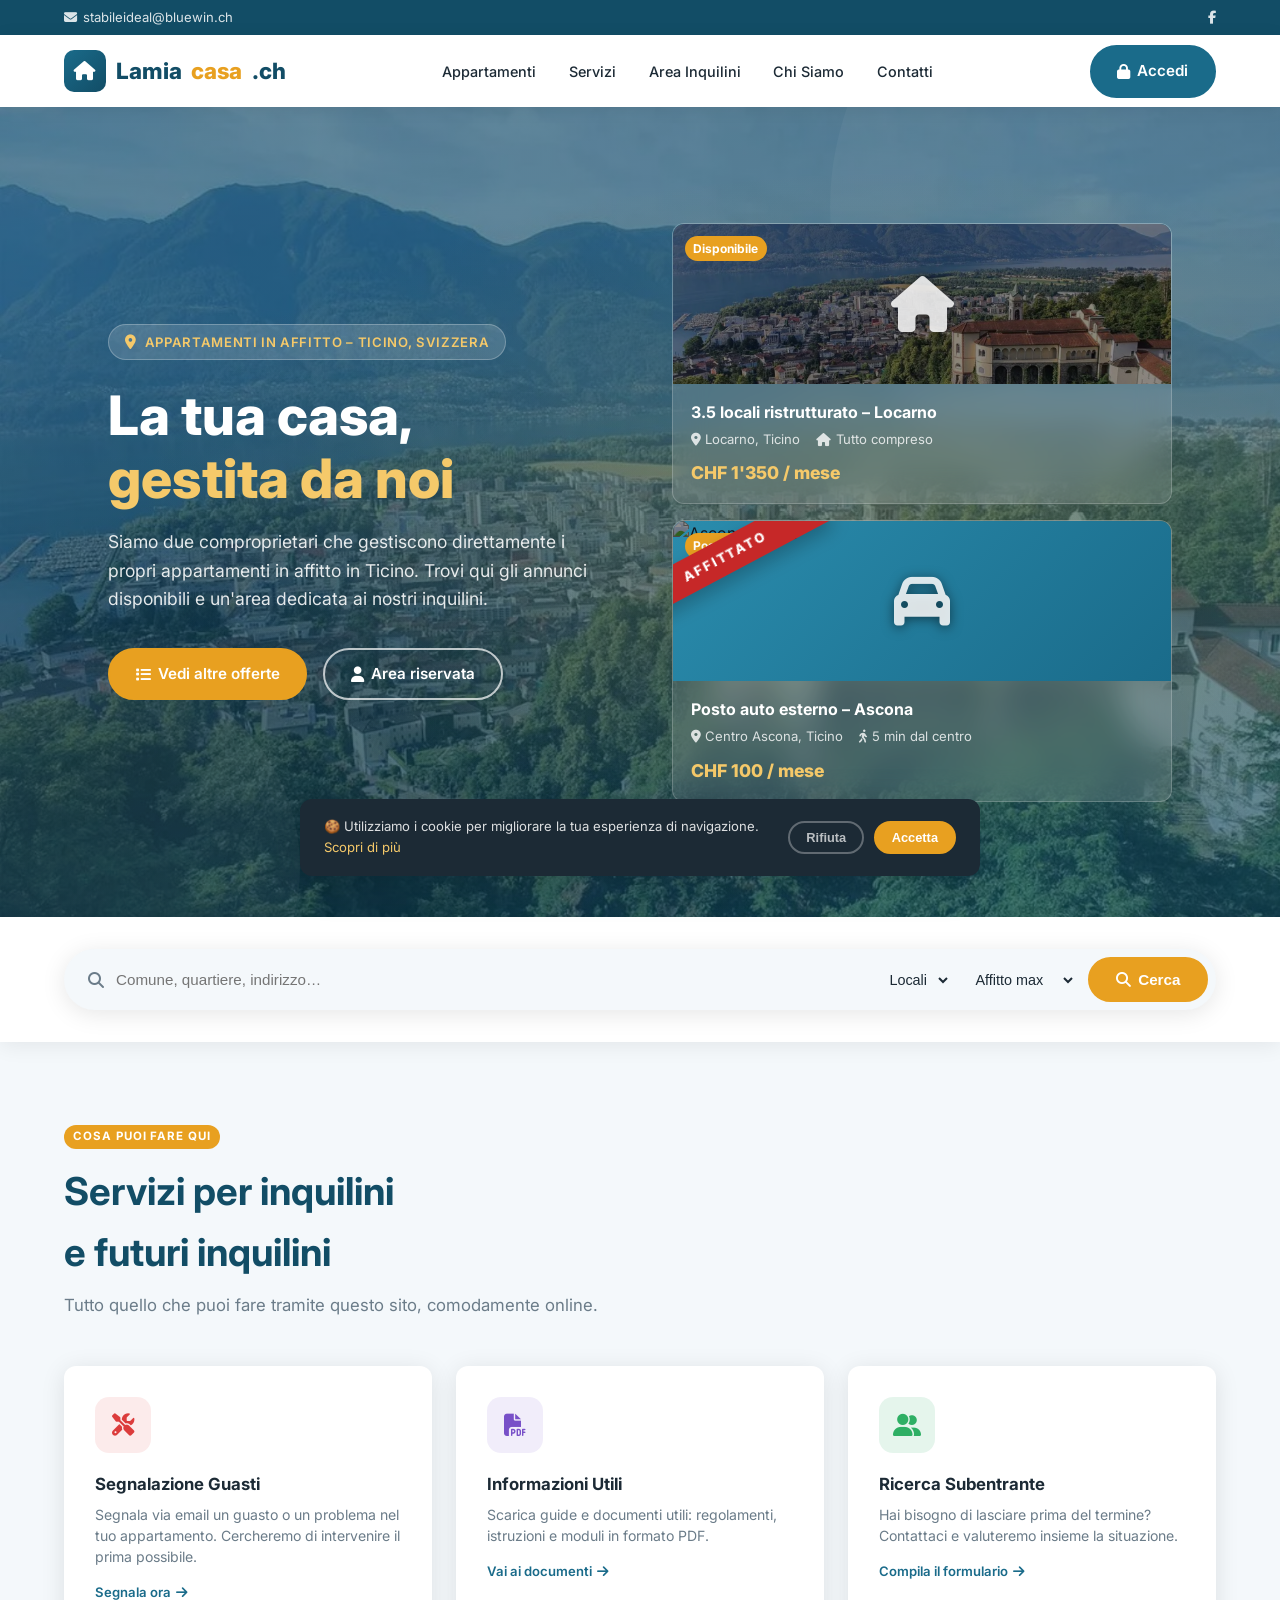
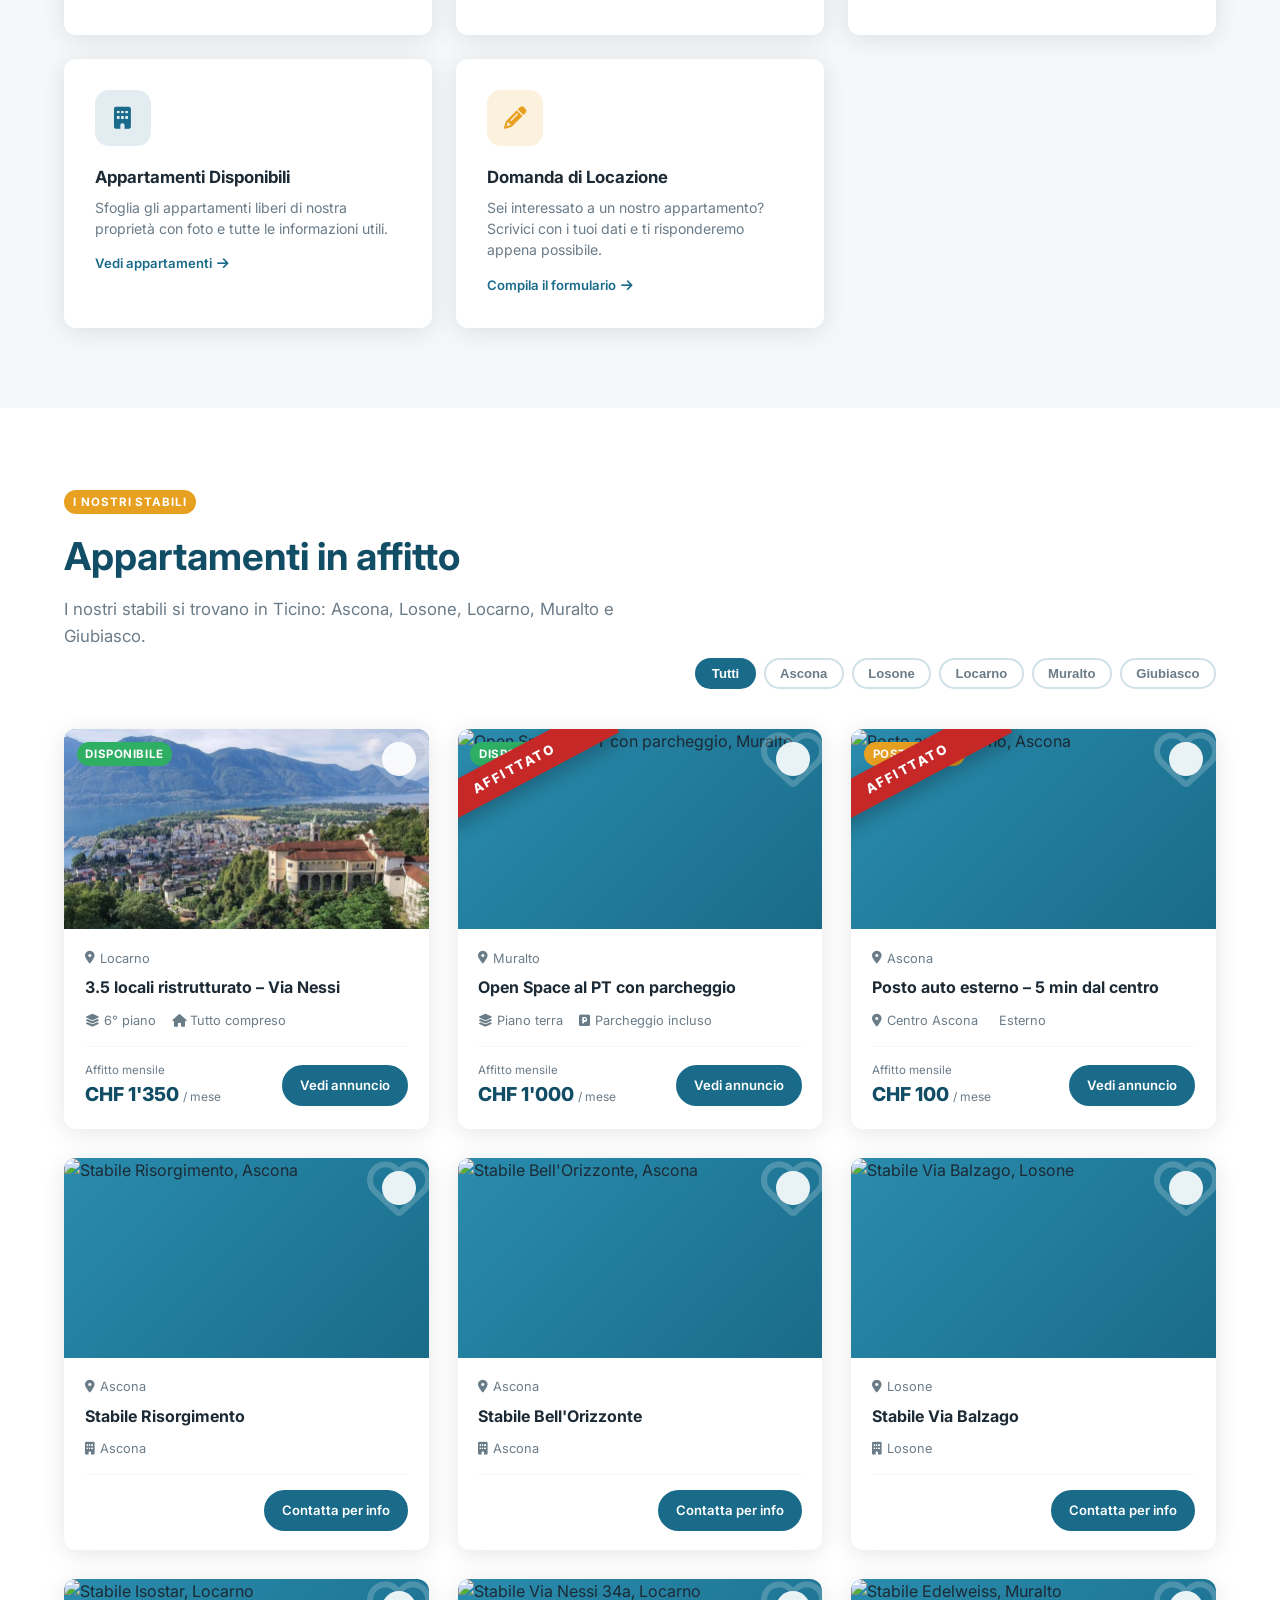
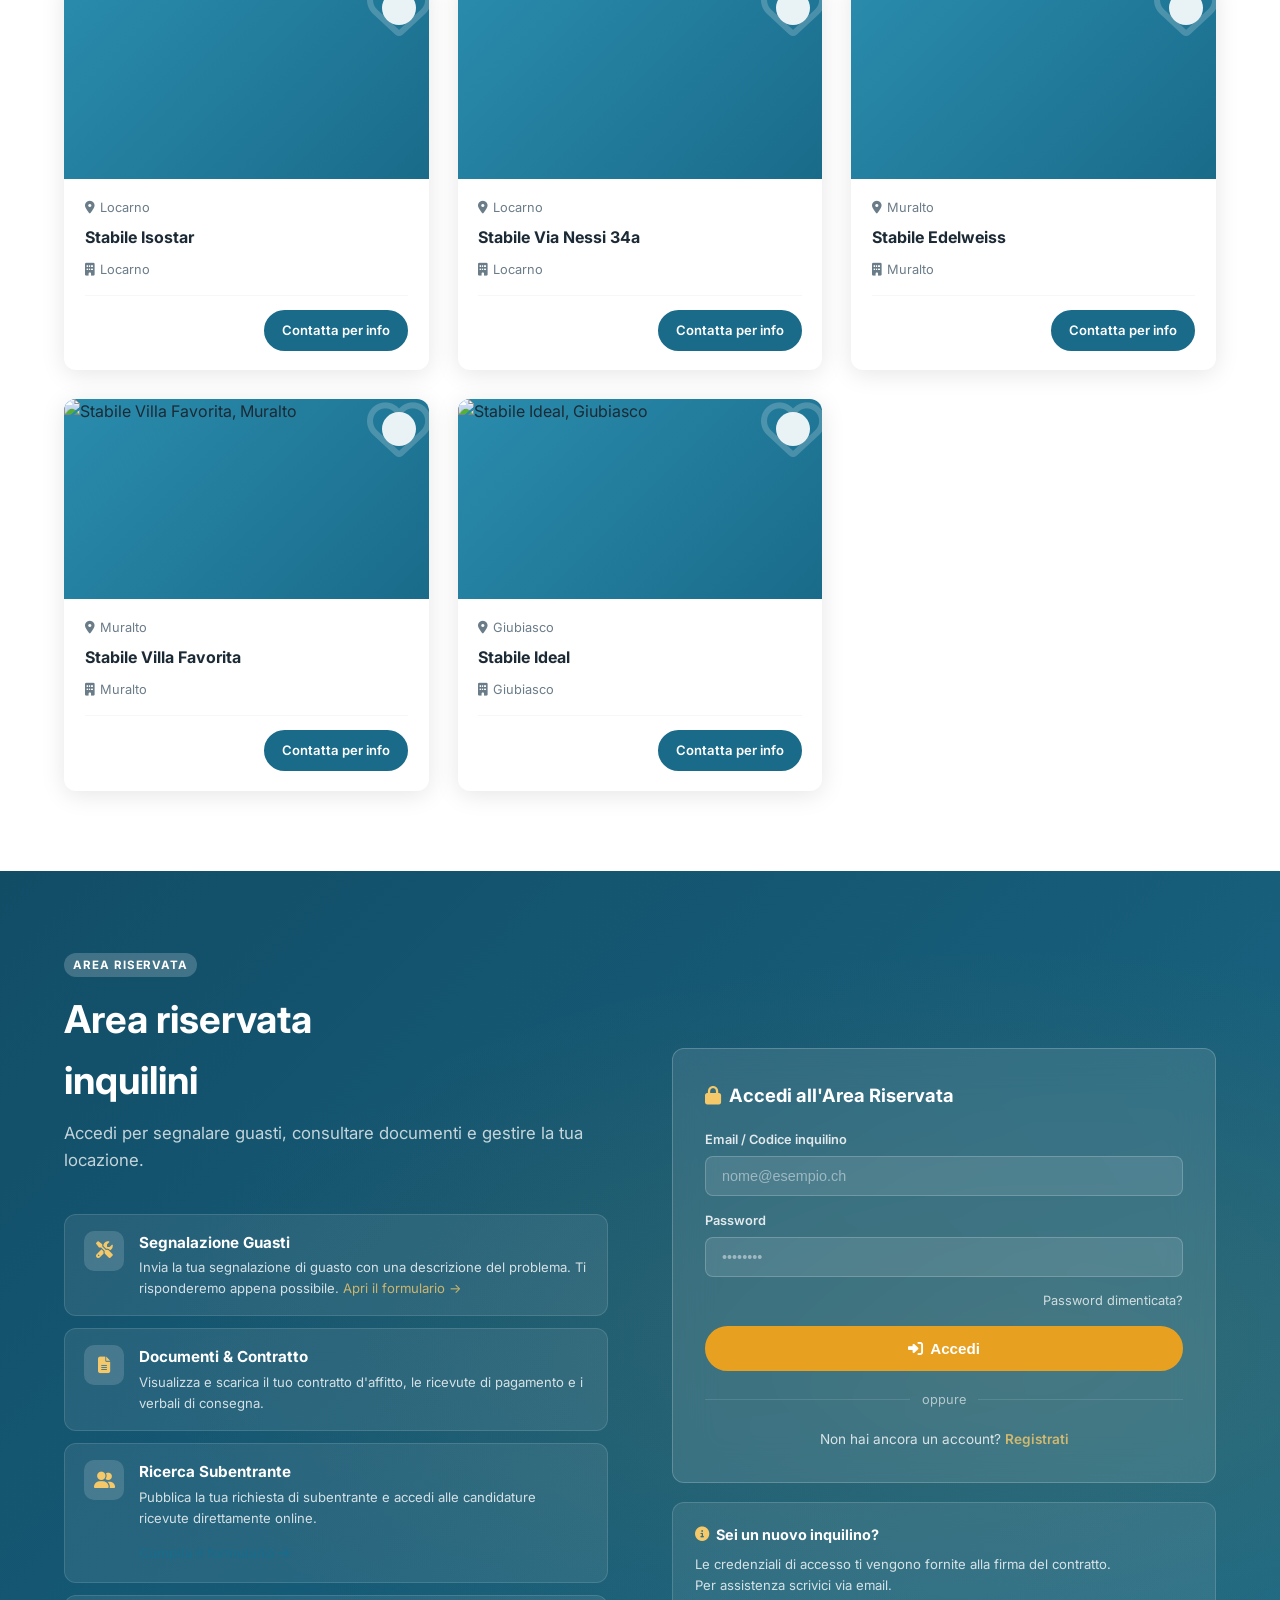
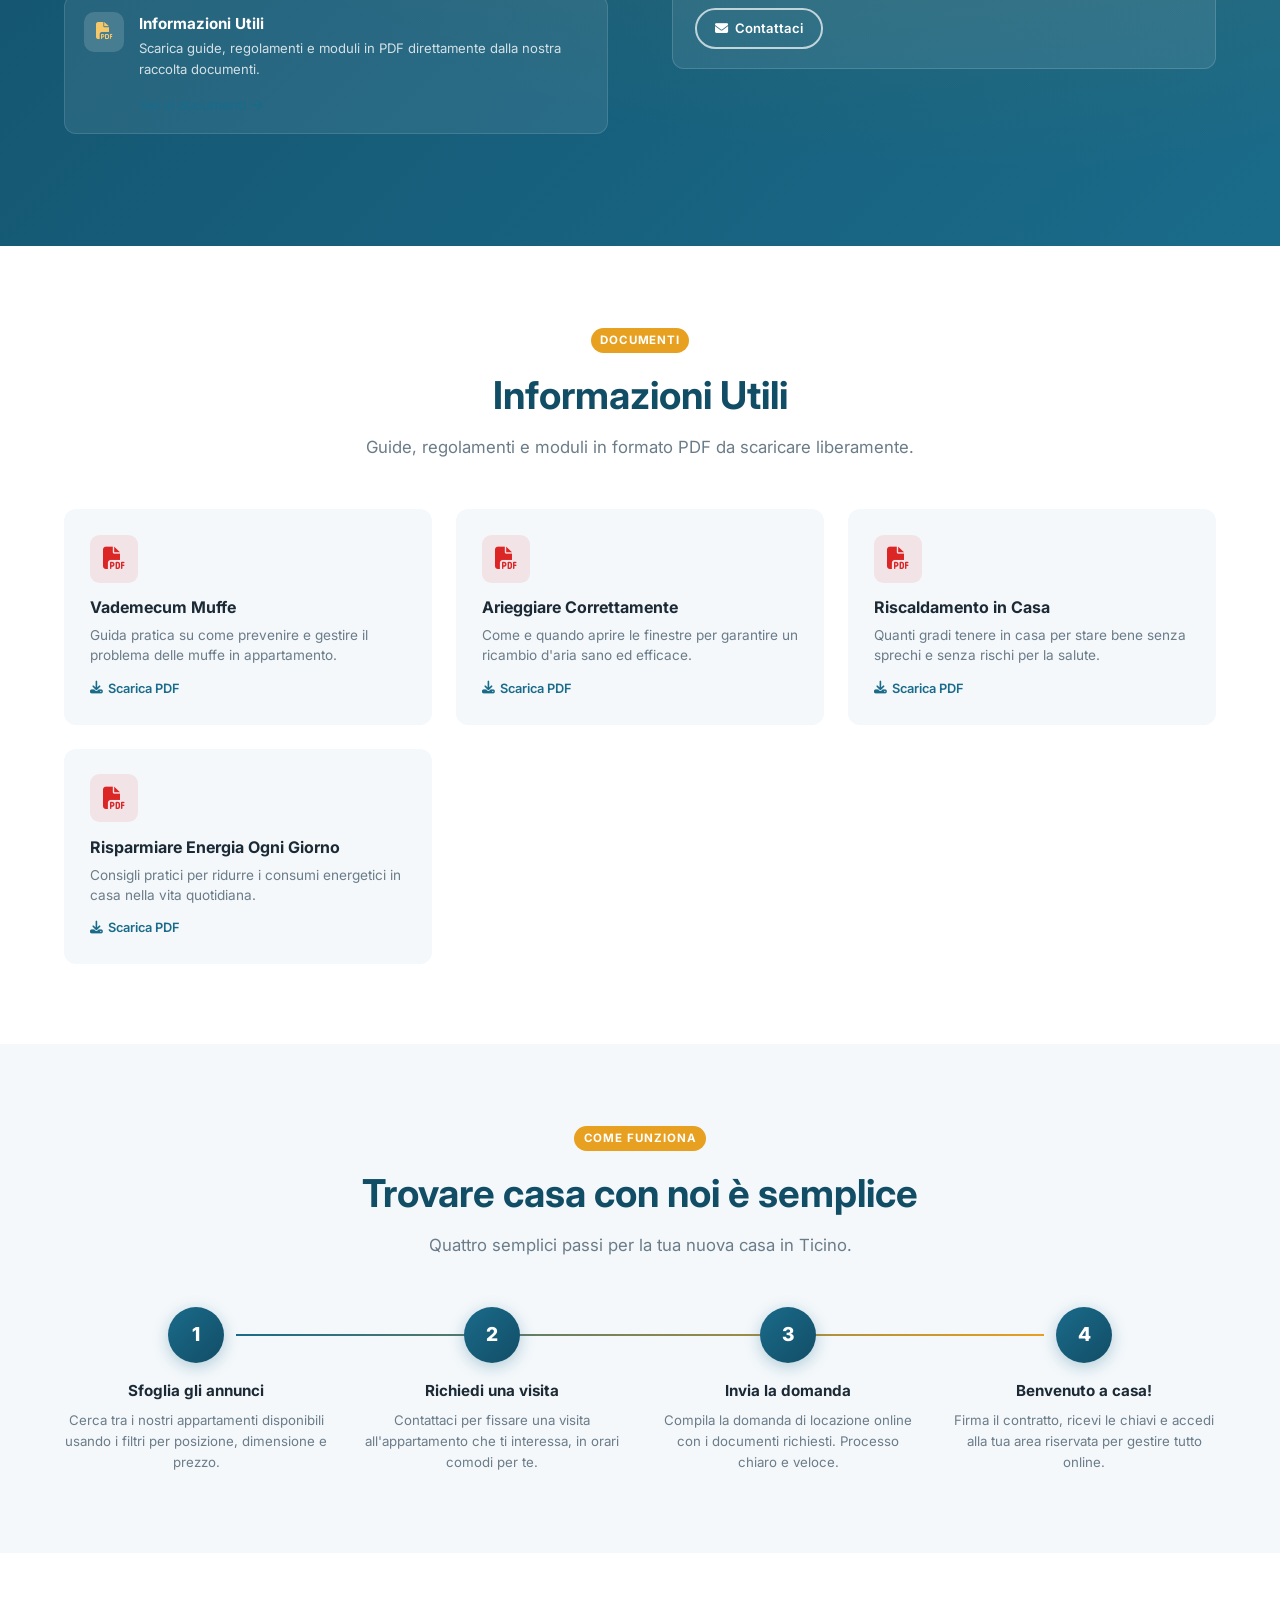
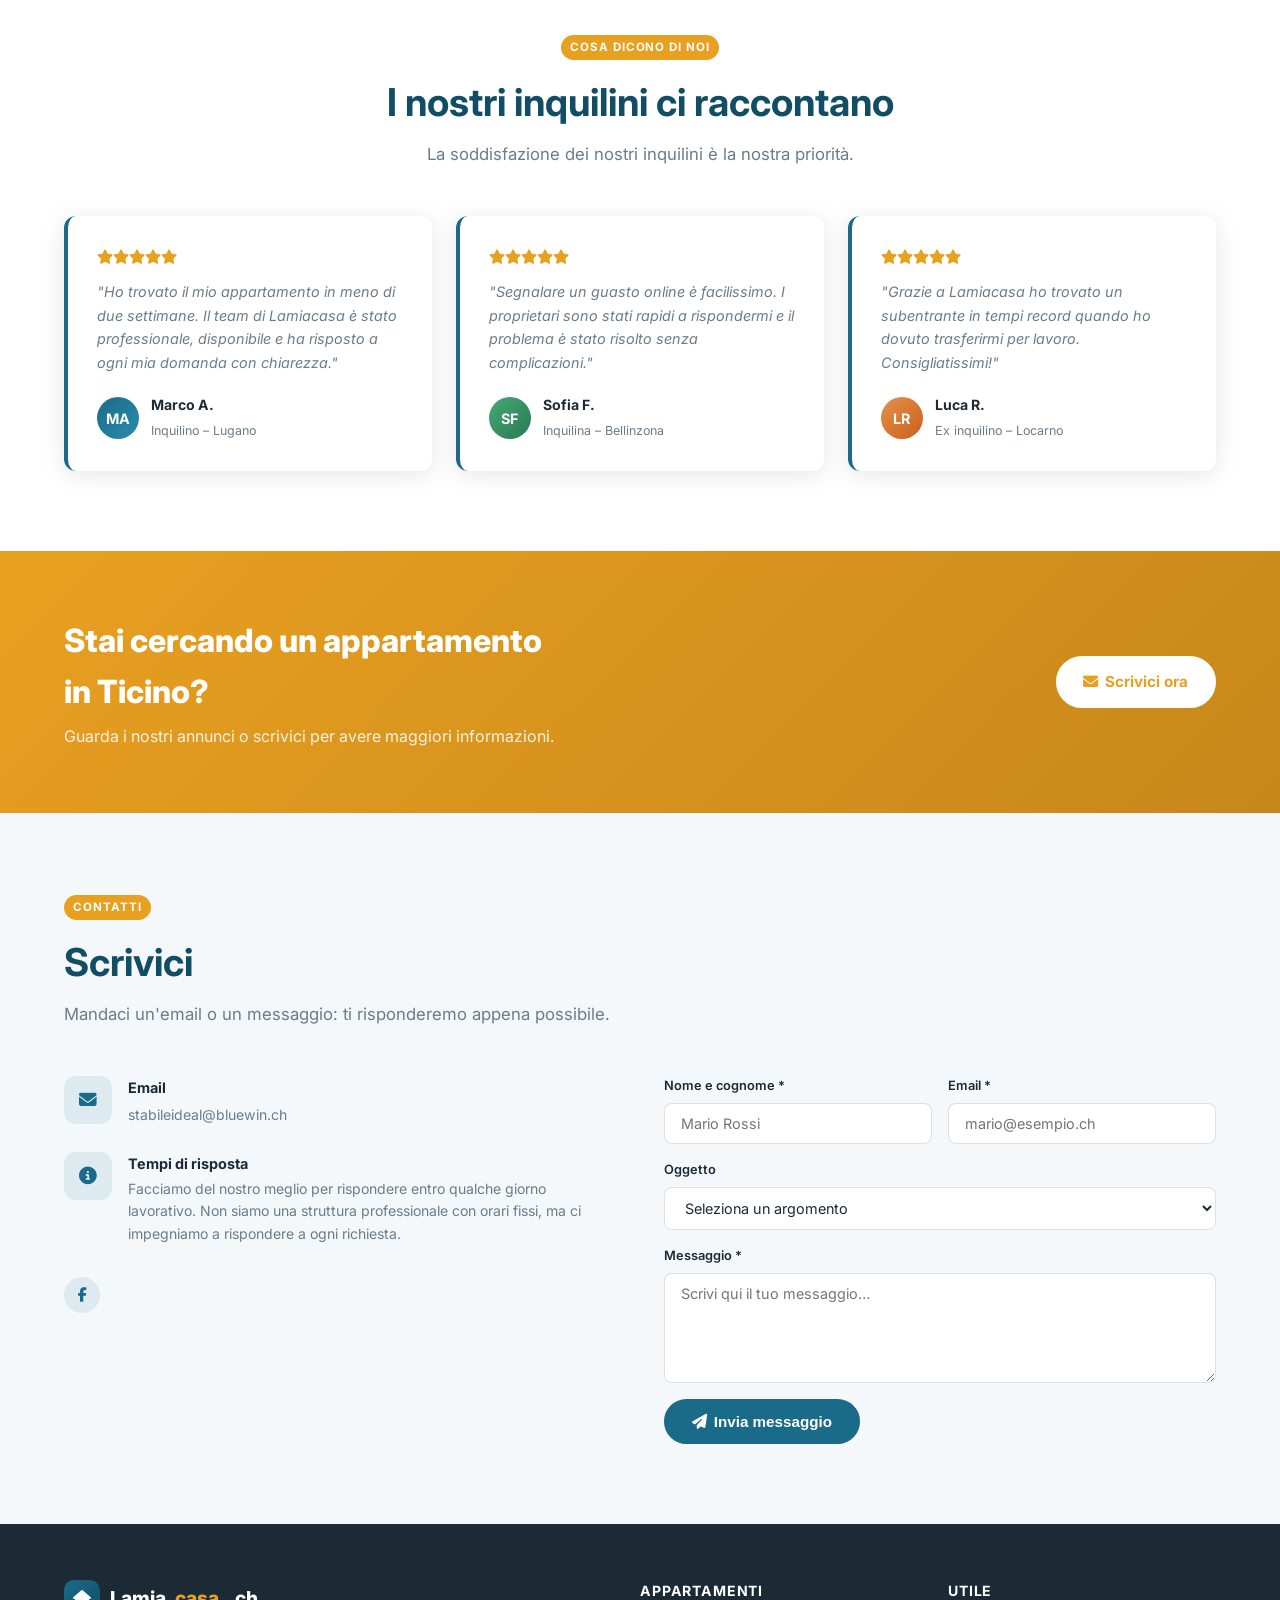
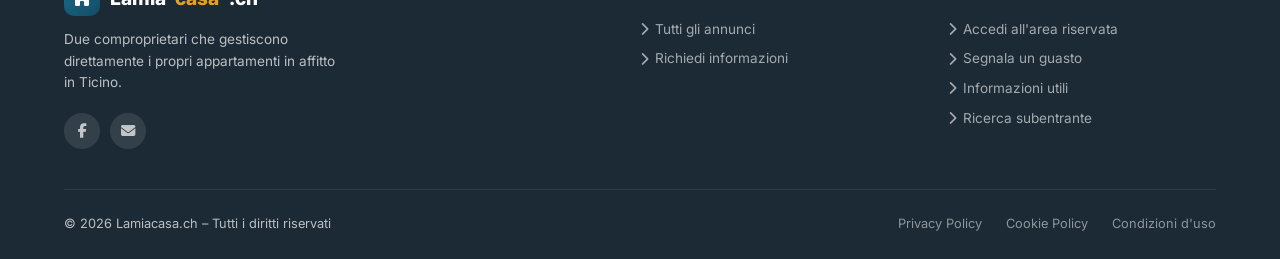
==== commit ba245ce6: "Update index.html" ====
--- a/index.html
+++ b/index.html
@@ -73,7 +73,7 @@
 <!-- ══════════════════════════════════════════
      HERO
 ══════════════════════════════════════════ -->
-<section class="hero" aria-label="Benvenuti">
+<section class="hero" aria-label="Benvenuti" style="background: linear-gradient(rgba(18,77,102,.65), rgba(18,77,102,.65)), url('img/Locarno.jpg') center center / cover no-repeat;">
  <div class="hero-bg" aria-hidden="true"></div>
  <div class="hero-shapes" aria-hidden="true"></div>
  <div class="container">
--- a/css/style.css
+++ b/css/style.css
@@ -195,7 +195,7 @@
   display: flex;
   align-items: center;
   overflow: hidden;
-  background: linear-gradient(135deg, var(--primary-dk) 0%, var(--primary) 50%, #2a8cad 100%);
+  background: linear-gradient(rgba(18,77,102,.65), rgba(18,77,102,.65)), url('../img/Locarno.jpg') center center / cover no-repeat;
 }
 .hero-bg {
   position: absolute; inset: 0;
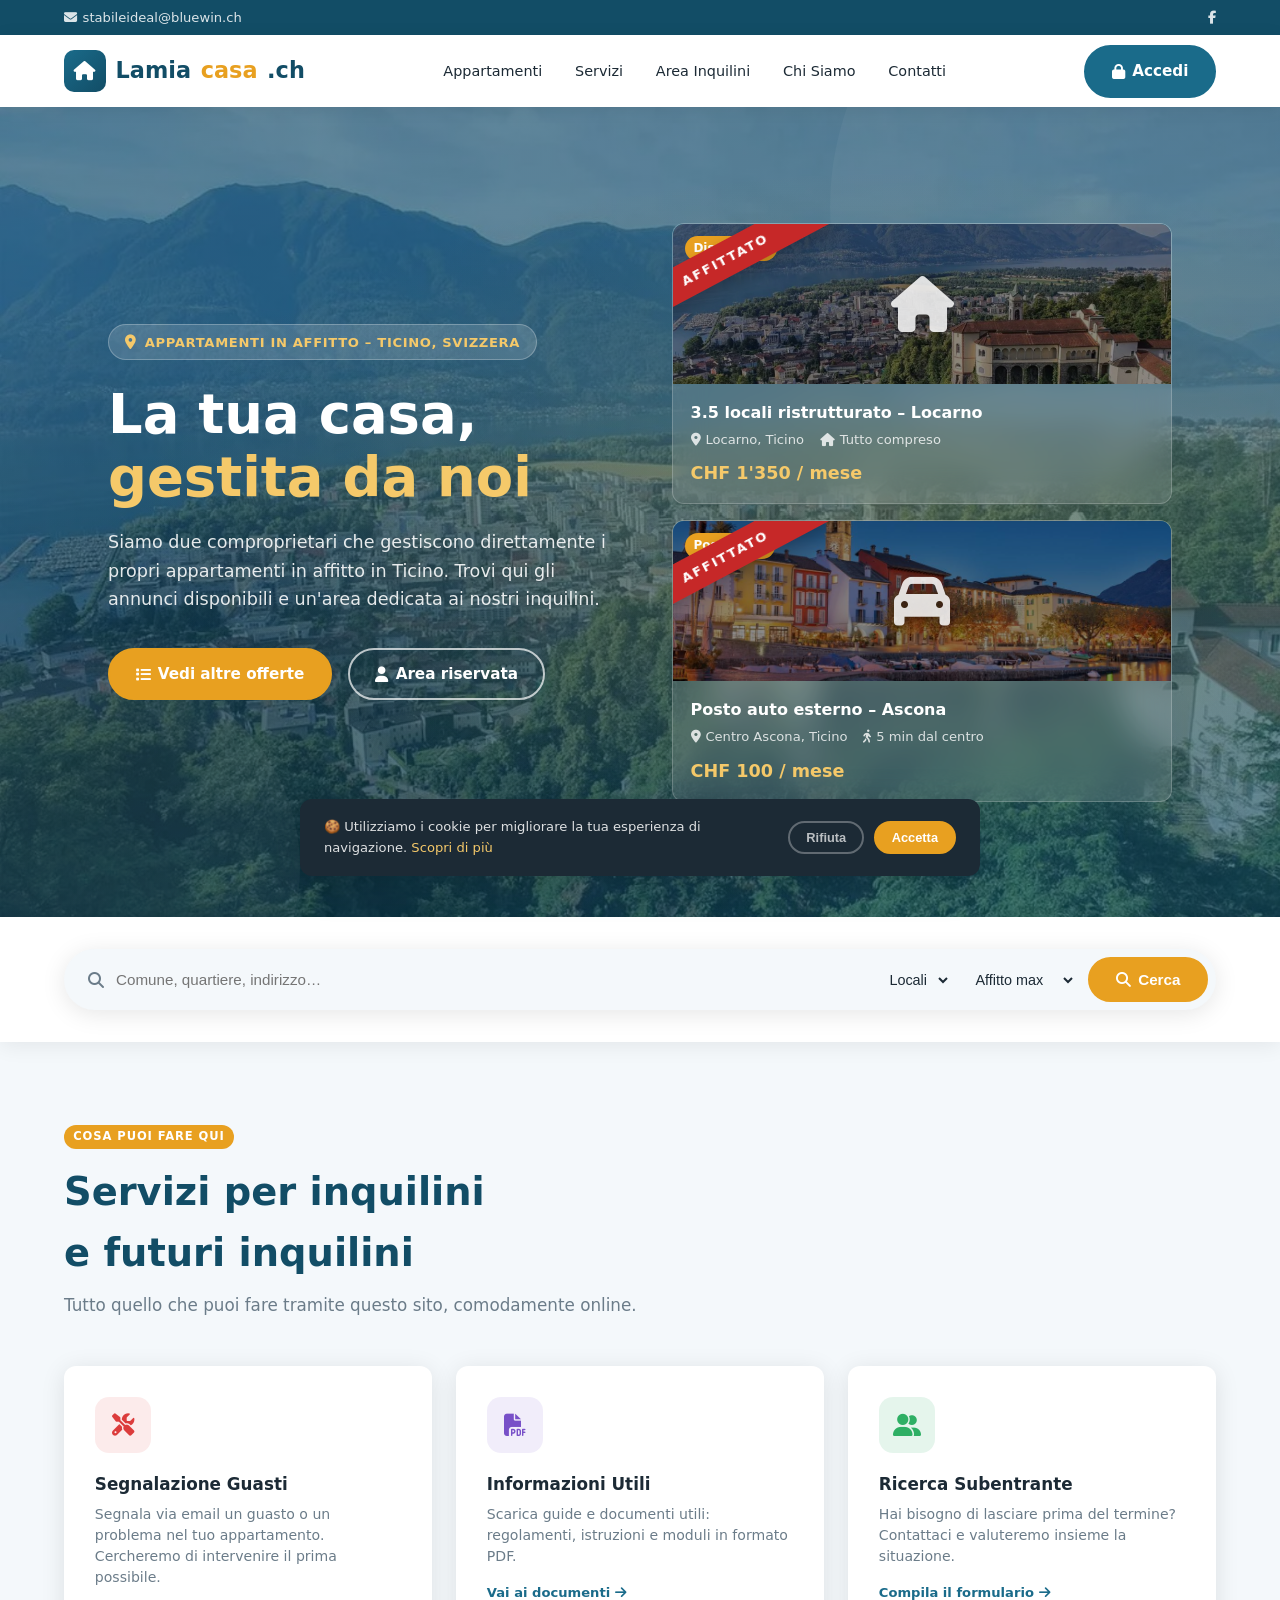
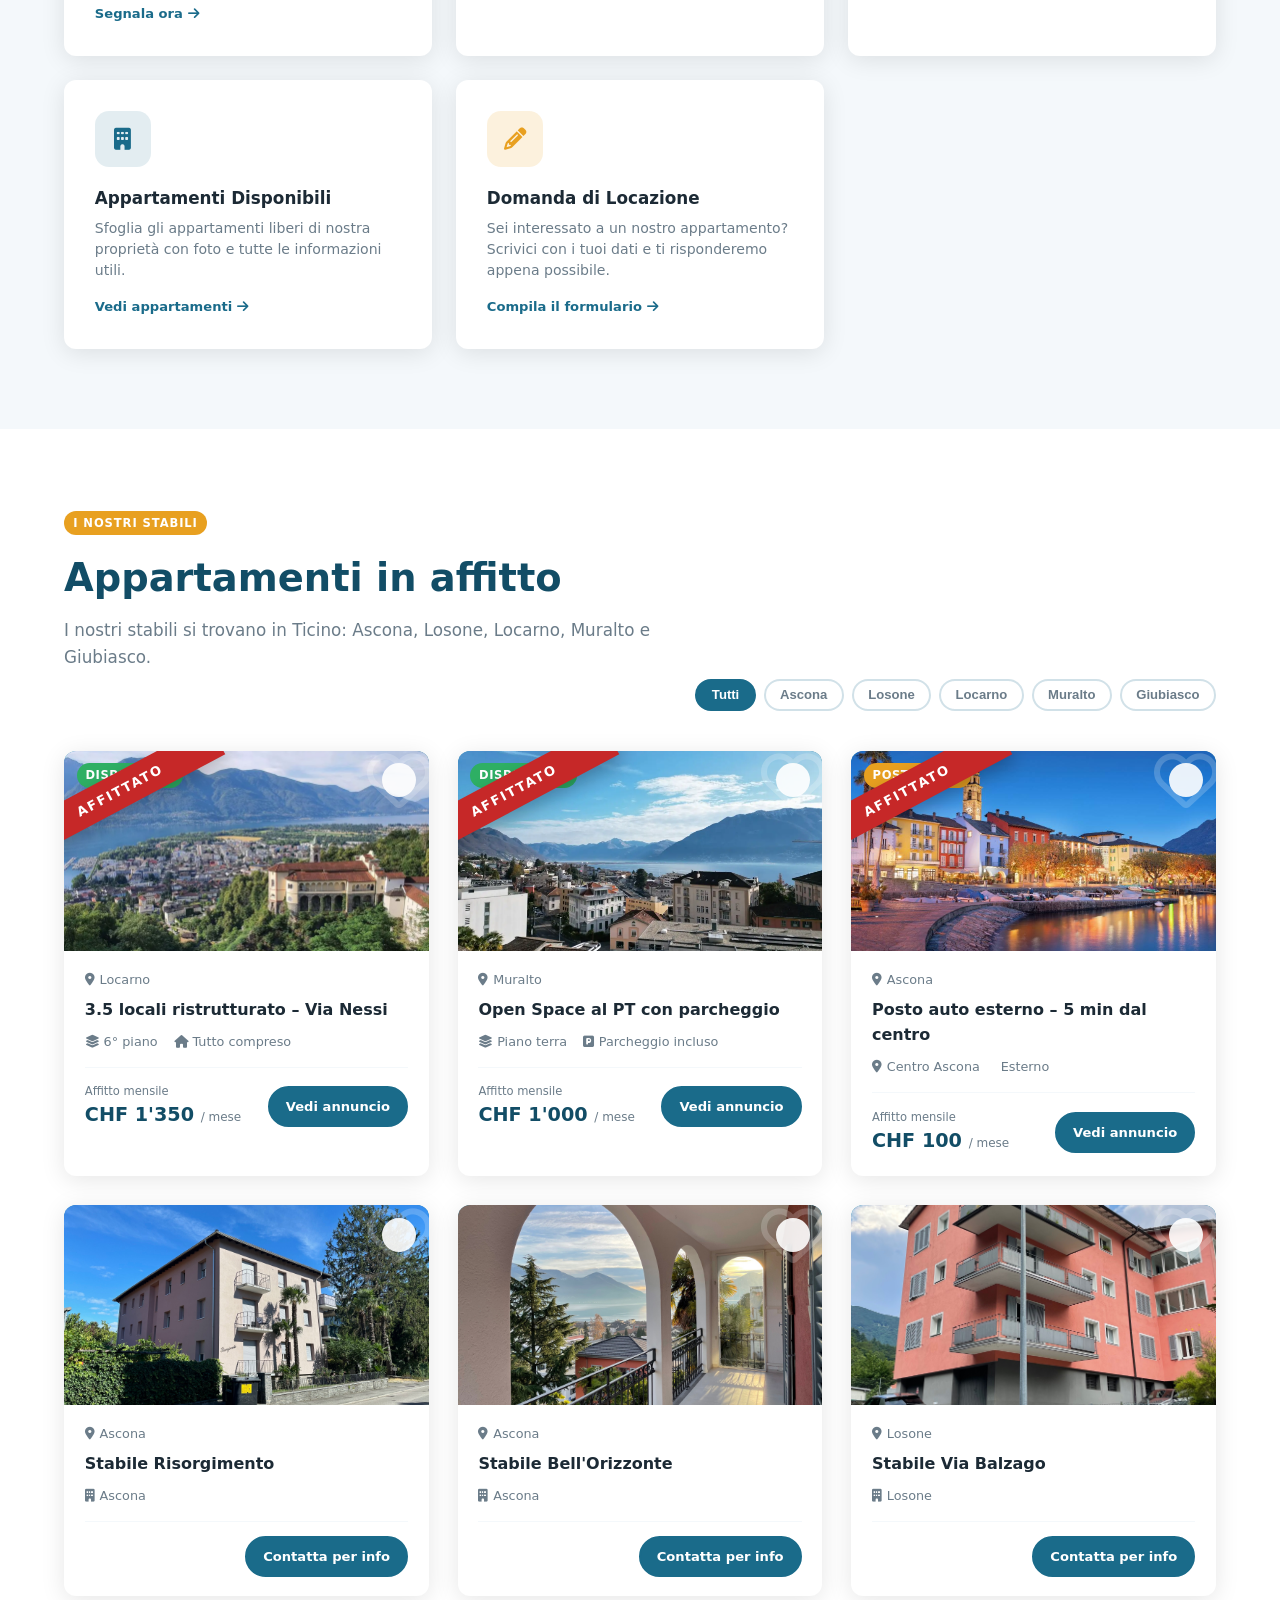
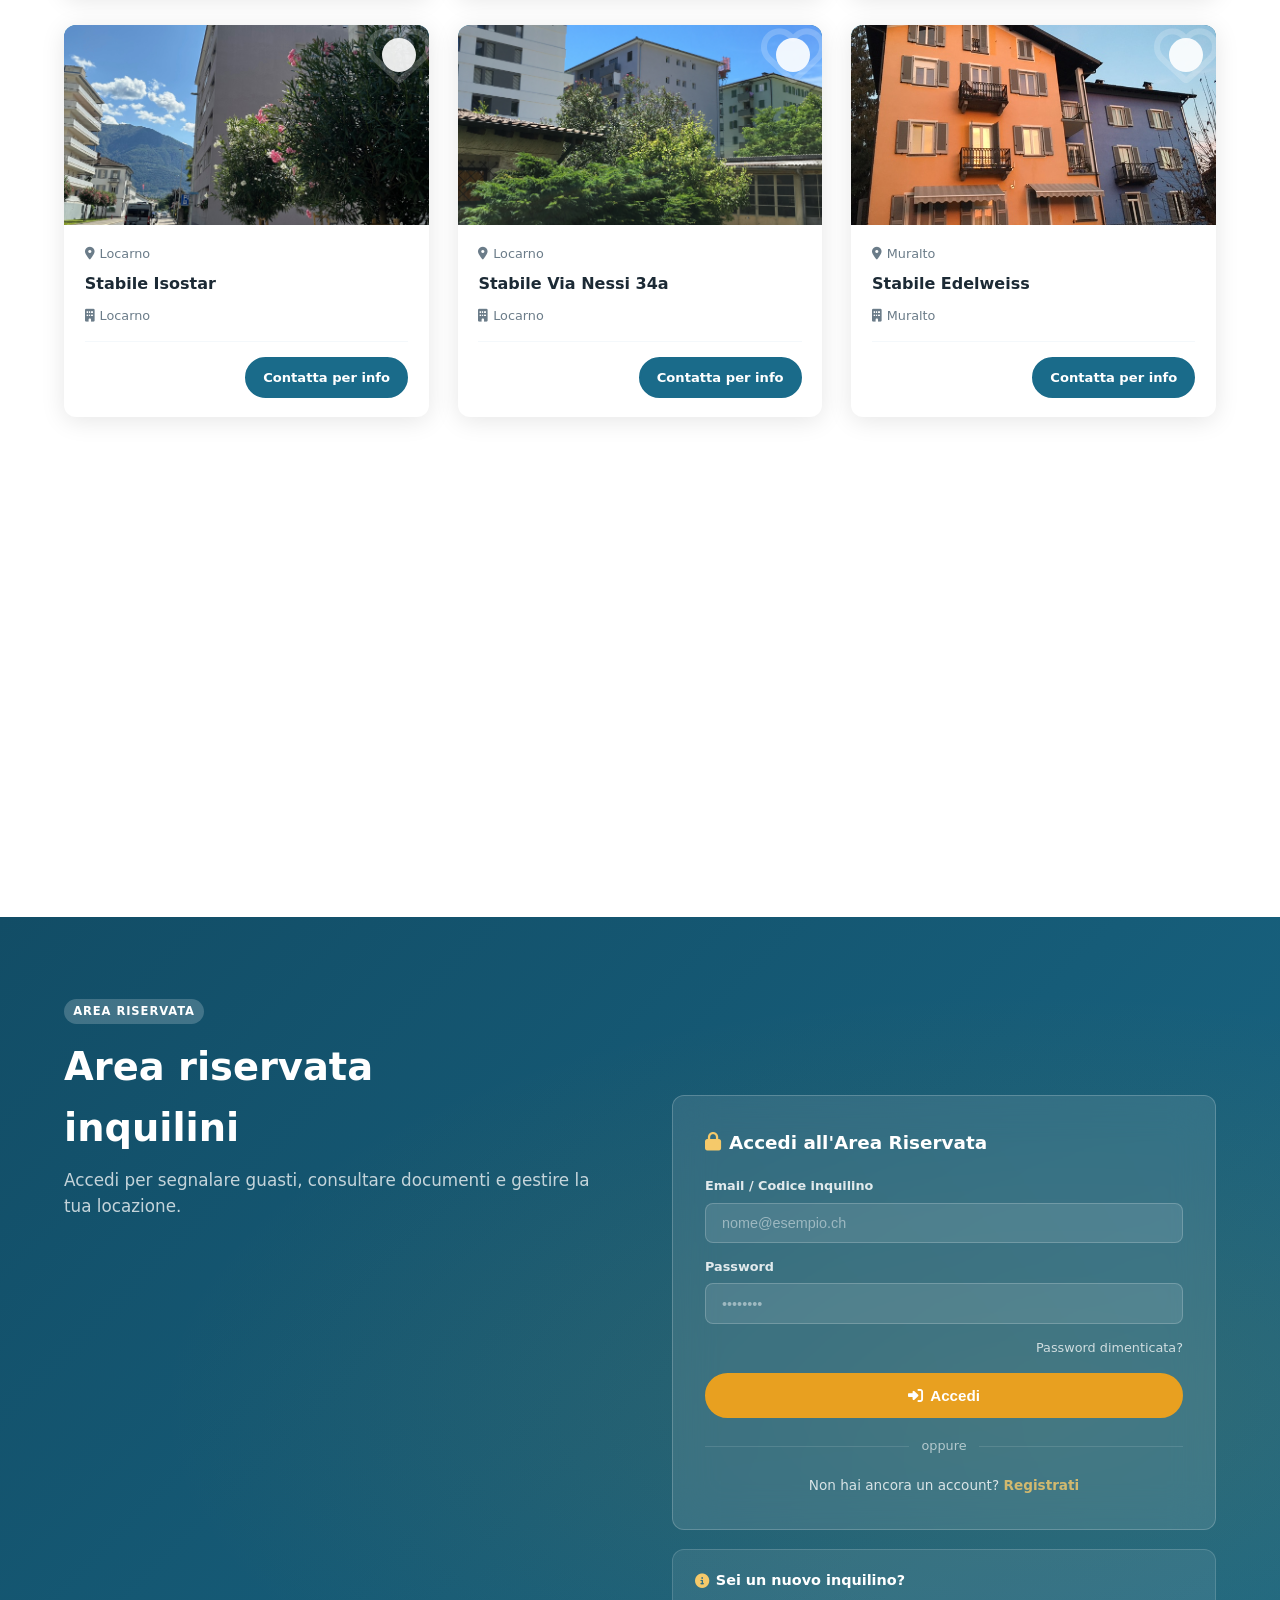
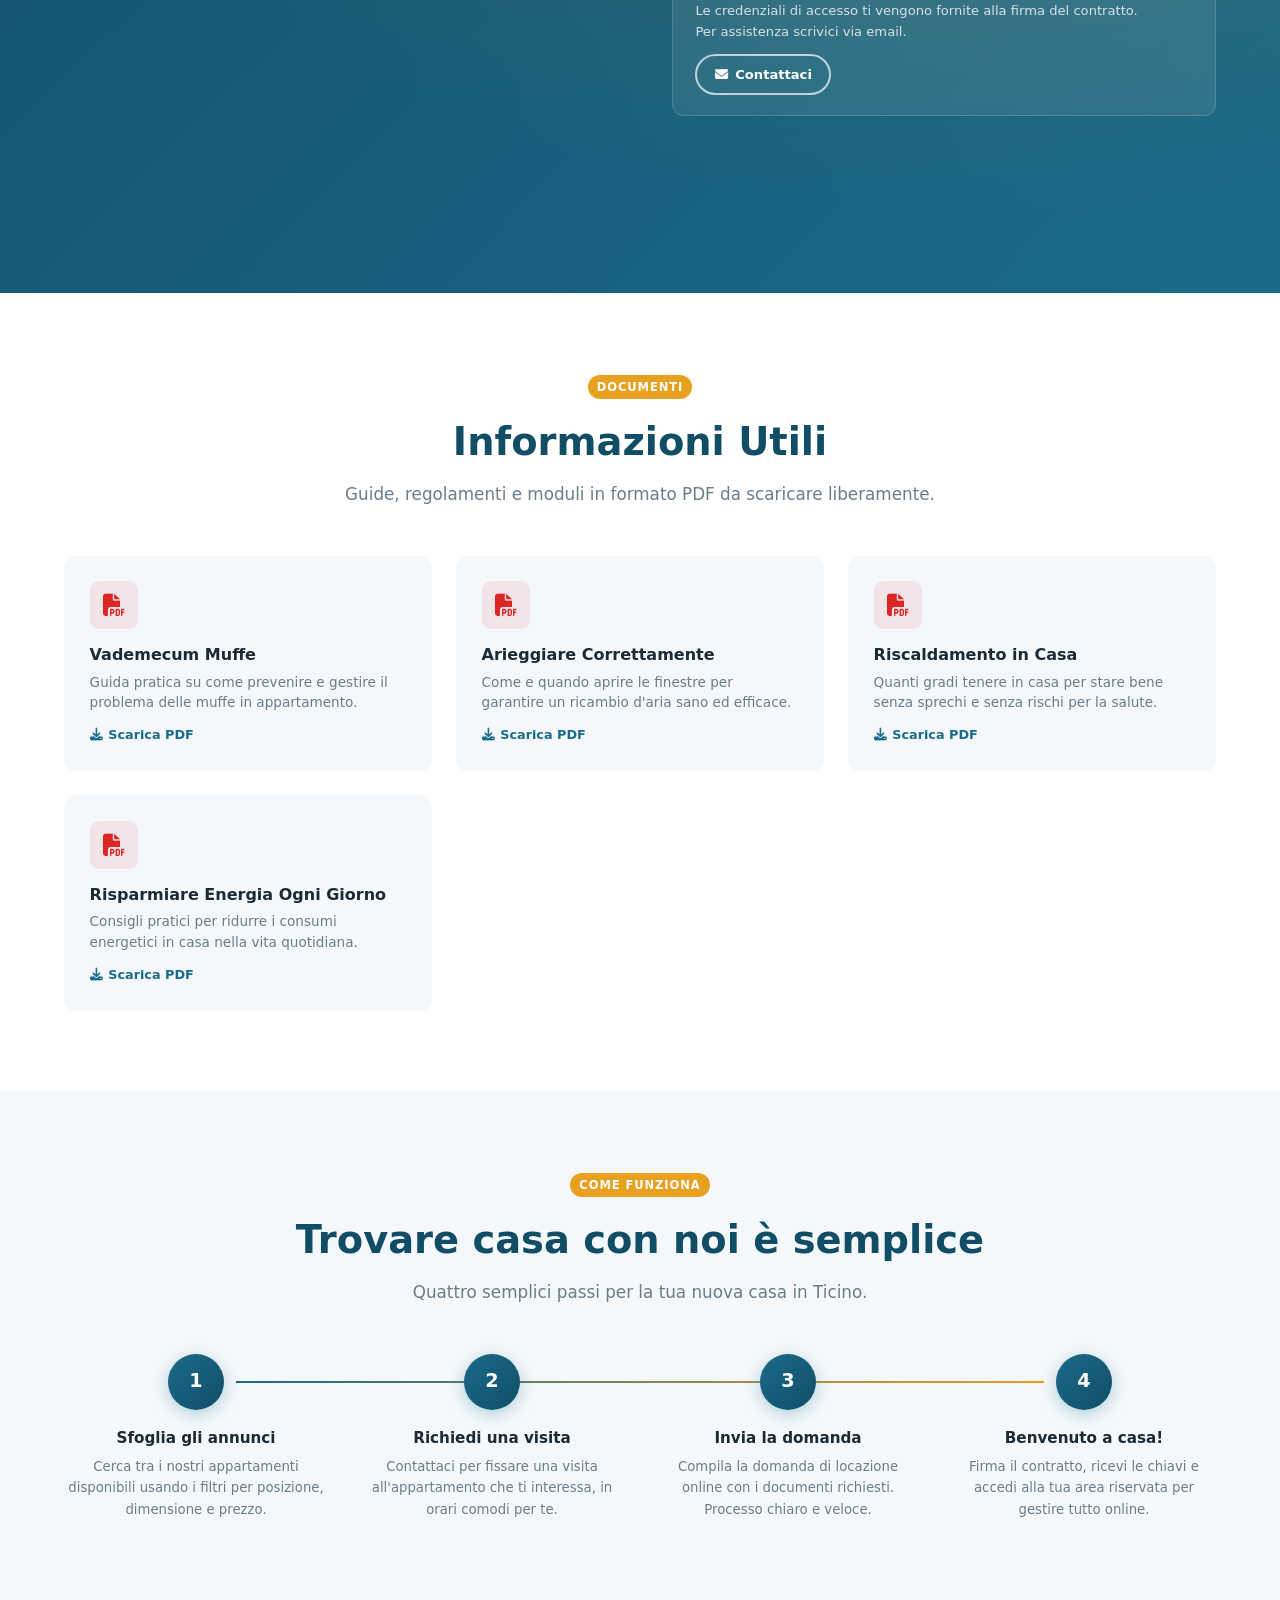
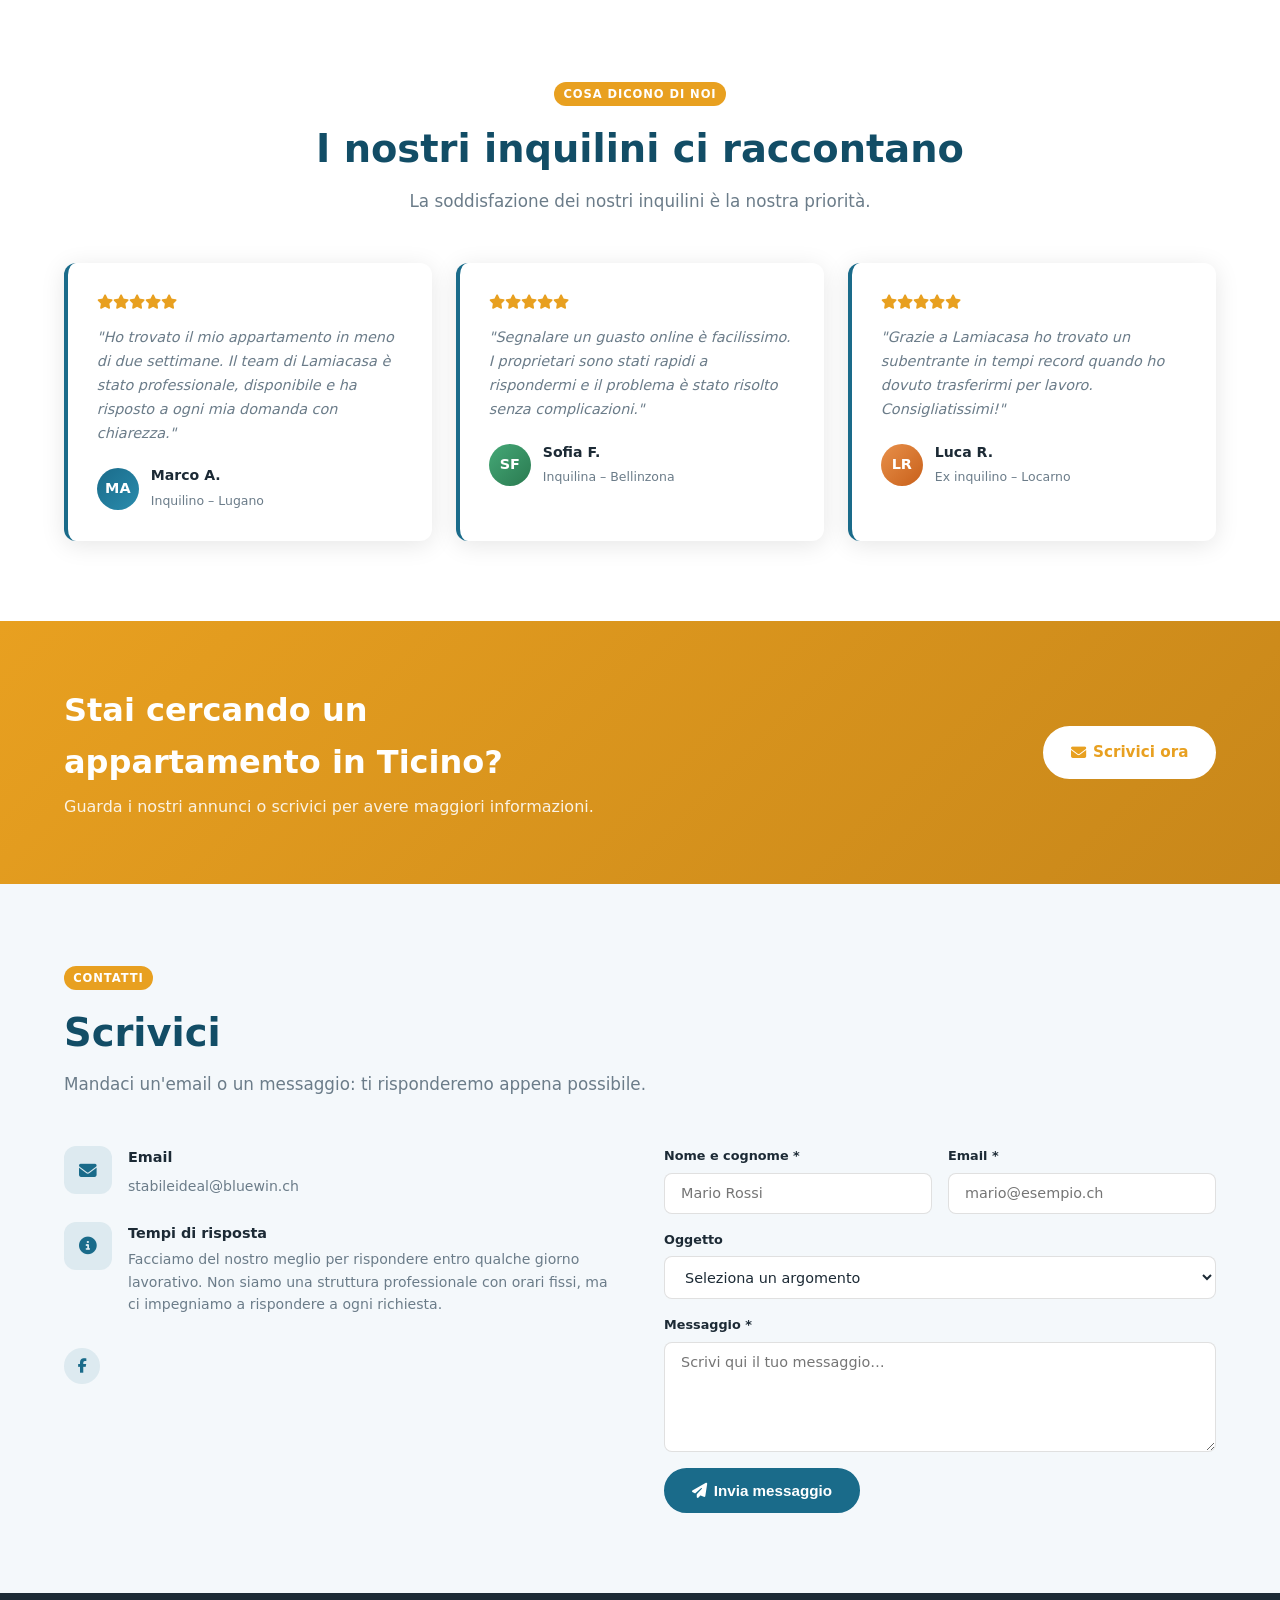
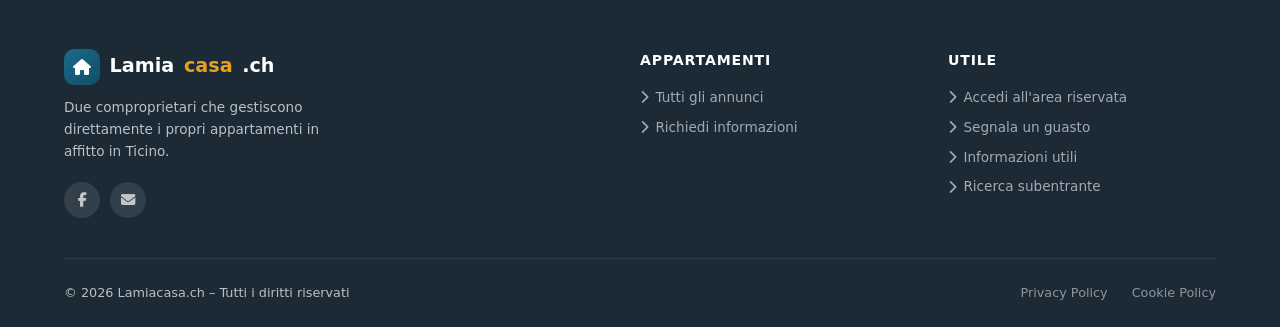
==== commit f0fa464b: "Update index.html" ====
--- a/index.html
+++ b/index.html
@@ -7,13 +7,8 @@
  <meta name="theme-color" content="#124d66" />
  <title>Lamiacasa.ch – La Tua Casa in Ticino</title>
 
- <!-- Fonts -->
- <link rel="preconnect" href="https://fonts.googleapis.com" />
- <link rel="preconnect" href="https://fonts.gstatic.com" crossorigin />
- <link href="https://fonts.googleapis.com/css2?family=Inter:wght@400;500;600;700;800&display=swap" rel="stylesheet" />
-
  <!-- Icons -->
- <link rel="stylesheet" href="https://cdnjs.cloudflare.com/ajax/libs/font-awesome/6.5.1/css/all.min.css" crossorigin="anonymous" />
+ <link rel="stylesheet" href="https://cdnjs.cloudflare.com/ajax/libs/font-awesome/6.5.1/css/all.min.css" crossorigin="anonymous" integrity="sha512-DTOQO9RWCH3ppGqcWaEA1BIZOC6xxalwEsw9c2QQeAIftl+Vegovlnee1c9QX4TctnWMn13TZye+giMm8e2LwA==" />
 
  <!-- Stylesheet -->
  <link rel="stylesheet" href="css/style.css" />
@@ -104,6 +99,7 @@
  <a class="apt-card-hero" href="https://www.tutti.ch/it/vi/ticino/immobili/appartamenti/locarno-3-5-locali-ristrutturato-1-350-tutto-compreso/80707482" target="_blank" rel="noopener noreferrer">
  <div class="apt-thumb">
  <img src="img/Locarno.jpg" alt="Locarno, Ticino" loading="lazy" />
+ <span class="apt-ribbon-rented">Affittato</span>
  <div class="apt-thumb-overlay"><i class="fas fa-home"></i></div>
  <span class="apt-thumb-badge">Disponibile</span>
  </div>
@@ -118,7 +114,7 @@
  </a>
  <a class="apt-card-hero" href="https://www.tutti.ch/it/vi/ticino/immobili/oggetti-commerciali/ascona-posto-auto-esterno-5-min-dal-centro-100-mese/80043719" target="_blank" rel="noopener noreferrer">
  <div class="apt-thumb">
- <img src="https://github.com/user-attachments/assets/c9167f6e-540a-41b9-ab97-83a6438957b9" alt="Ascona, Ticino" loading="lazy" />
+ <img src="img/ascona-posto-auto.jpg" alt="Ascona, Ticino" loading="lazy" />
  <span class="apt-ribbon-rented">Affittato</span>
  <div class="apt-thumb-overlay"><i class="fas fa-car"></i></div>
  <span class="apt-thumb-badge">Posto auto</span>
@@ -250,6 +246,7 @@
  <article class="apt-card" data-city="locarno">
  <div class="apt-card-img">
  <img src="img/Locarno.jpg" alt="3.5 locali ristrutturato, Locarno" loading="lazy" />
+ <span class="apt-ribbon-rented">Affittato</span>
  <span class="apt-tag new">Disponibile</span>
  <button class="apt-wishlist" aria-label="Aggiungi ai preferiti"><i class="far fa-heart"></i></button>
  </div>
@@ -273,7 +270,7 @@
  <!-- Annuncio attivo 1: Open Space Muralto -->
  <article class="apt-card" data-city="muralto">
  <div class="apt-card-img">
- <img src="https://github.com/user-attachments/assets/090aee3e-3969-4367-a884-f9edaa6fa964" alt="Open Space al PT con parcheggio, Muralto" loading="lazy" />
+ <img src="img/muralto-open-space.jpg" alt="Open Space al PT con parcheggio, Muralto" loading="lazy" />
  <span class="apt-ribbon-rented">Affittato</span>
  <span class="apt-tag new">Disponibile</span>
  <button class="apt-wishlist" aria-label="Aggiungi ai preferiti"><i class="far fa-heart"></i></button>
@@ -298,7 +295,7 @@
  <!-- Annuncio attivo 2: Posto auto Ascona -->
  <article class="apt-card" data-city="ascona">
  <div class="apt-card-img">
- <img src="https://github.com/user-attachments/assets/c9167f6e-540a-41b9-ab97-83a6438957b9" alt="Posto auto esterno, Ascona" loading="lazy" />
+ <img src="img/ascona-posto-auto.jpg" alt="Posto auto esterno, Ascona" loading="lazy" />
  <span class="apt-ribbon-rented">Affittato</span>
  <span class="apt-tag parking">Posto auto</span>
  <button class="apt-wishlist" aria-label="Aggiungi ai preferiti"><i class="far fa-heart"></i></button>
@@ -323,7 +320,7 @@
  <!-- Stabile: Risorgimento, Ascona -->
  <article class="apt-card" data-city="ascona">
  <div class="apt-card-img">
- <img src="https://github.com/user-attachments/assets/b2309364-7589-4e28-95ce-973043b400f6" alt="Stabile Risorgimento, Ascona" loading="lazy" />
+ <img src="img/ascona-risorgimento.jpg" alt="Stabile Risorgimento, Ascona" loading="lazy" />
  <button class="apt-wishlist" aria-label="Aggiungi ai preferiti"><i class="far fa-heart"></i></button>
  </div>
  <div class="apt-card-body">
@@ -342,7 +339,7 @@
  <!-- Stabile: Bell'Orizzonte, Ascona -->
  <article class="apt-card" data-city="ascona">
  <div class="apt-card-img">
- <img src="https://github.com/user-attachments/assets/240f09c0-6bcc-4c07-9ffe-b174ea7a62ed" alt="Stabile Bell'Orizzonte, Ascona" loading="lazy" />
+ <img src="img/ascona-bellorizzonte.jpg" alt="Stabile Bell'Orizzonte, Ascona" loading="lazy" />
  <button class="apt-wishlist" aria-label="Aggiungi ai preferiti"><i class="far fa-heart"></i></button>
  </div>
  <div class="apt-card-body">
@@ -361,7 +358,7 @@
  <!-- Stabile: Via Balzago, Losone -->
  <article class="apt-card" data-city="losone">
  <div class="apt-card-img">
- <img src="https://github.com/user-attachments/assets/b90a7631-f948-46db-bc5a-7b58a0822701" alt="Stabile Via Balzago, Losone" loading="lazy" />
+ <img src="img/losone-balzago.jpg" alt="Stabile Via Balzago, Losone" loading="lazy" />
  <button class="apt-wishlist" aria-label="Aggiungi ai preferiti"><i class="far fa-heart"></i></button>
  </div>
  <div class="apt-card-body">
@@ -380,7 +377,7 @@
  <!-- Stabile: Isostar, Locarno -->
  <article class="apt-card" data-city="locarno">
  <div class="apt-card-img">
- <img src="https://github.com/user-attachments/assets/48a017fe-d64e-467d-9f8e-1457ff27e451" alt="Stabile Isostar, Locarno" loading="lazy" />
+ <img src="img/locarno-isostar.jpg" alt="Stabile Isostar, Locarno" loading="lazy" />
  <button class="apt-wishlist" aria-label="Aggiungi ai preferiti"><i class="far fa-heart"></i></button>
  </div>
  <div class="apt-card-body">
@@ -399,7 +396,7 @@
  <!-- Stabile: Via Nessi 34a, Locarno -->
  <article class="apt-card" data-city="locarno">
  <div class="apt-card-img">
- <img src="https://github.com/user-attachments/assets/d8d1867b-6fa8-46ff-80c7-6f93ec8bd436" alt="Stabile Via Nessi 34a, Locarno" loading="lazy" />
+ <img src="img/locarno-nessi34a.jpg" alt="Stabile Via Nessi 34a, Locarno" loading="lazy" />
  <button class="apt-wishlist" aria-label="Aggiungi ai preferiti"><i class="far fa-heart"></i></button>
  </div>
  <div class="apt-card-body">
@@ -418,7 +415,7 @@
  <!-- Stabile: Edelweiss, Muralto -->
  <article class="apt-card" data-city="muralto">
  <div class="apt-card-img">
- <img src="https://github.com/user-attachments/assets/993bd1c1-9552-4dab-b690-f6a9c755f981" alt="Stabile Edelweiss, Muralto" loading="lazy" />
+ <img src="img/muralto-edelweiss.jpg" alt="Stabile Edelweiss, Muralto" loading="lazy" />
  <button class="apt-wishlist" aria-label="Aggiungi ai preferiti"><i class="far fa-heart"></i></button>
  </div>
  <div class="apt-card-body">
@@ -437,7 +434,7 @@
  <!-- Stabile: Villa Favorita, Muralto -->
  <article class="apt-card" data-city="muralto">
  <div class="apt-card-img">
- <img src="https://github.com/user-attachments/assets/f3f878cf-62ae-494b-9ecb-3f668ca16ff3" alt="Stabile Villa Favorita, Muralto" loading="lazy" />
+ <img src="img/muralto-villafavorita.jpg" alt="Stabile Villa Favorita, Muralto" loading="lazy" />
  <button class="apt-wishlist" aria-label="Aggiungi ai preferiti"><i class="far fa-heart"></i></button>
  </div>
  <div class="apt-card-body">
@@ -456,7 +453,7 @@
  <!-- Stabile: Ideal, Giubiasco -->
  <article class="apt-card" data-city="giubiasco">
  <div class="apt-card-img">
- <img src="https://github.com/user-attachments/assets/bd56dee8-ac38-4c0f-9ad8-939351616676" alt="Stabile Ideal, Giubiasco" loading="lazy" />
+ <img src="img/giubiasco-ideal.jpg" alt="Stabile Ideal, Giubiasco" loading="lazy" />
  <button class="apt-wishlist" aria-label="Aggiungi ai preferiti"><i class="far fa-heart"></i></button>
  </div>
  <div class="apt-card-body">
@@ -862,9 +859,8 @@
  <div class="footer-bottom">
  <p>&copy; <span id="year"></span> Lamiacasa.ch – Tutti i diritti riservati</p>
  <nav class="footer-bottom-links" aria-label="Link legali">
- <a href="#">Privacy Policy</a>
- <a href="#">Cookie Policy</a>
- <a href="#">Condizioni d'uso</a>
+ <a href="privacy-policy.html">Privacy Policy</a>
+ <a href="cookie-policy.html">Cookie Policy</a>
  </nav>
  </div>
  </div>
@@ -876,7 +872,7 @@
 <div class="cookie-banner" role="dialog" aria-live="polite" aria-label="Banner cookie">
  <p>
     🍪 Utilizziamo i cookie per migliorare la tua esperienza di navigazione.
- <a href="#">Scopri di più</a>
+ <a href="cookie-policy.html">Scopri di più</a>
  </p>
  <div class="cookie-actions">
  <button id="cookie-decline" class="btn btn-outline btn-sm" style="color:rgba(255,255,255,.7);border-color:rgba(255,255,255,.3);">Rifiuta</button>
--- a/css/style.css
+++ b/css/style.css
@@ -195,7 +195,7 @@
   display: flex;
   align-items: center;
   overflow: hidden;
-  background: linear-gradient(rgba(18,77,102,.65), rgba(18,77,102,.65)), url('../img/Locarno.jpg') center center / cover no-repeat;
+  background: linear-gradient(135deg, var(--primary-dk) 0%, var(--primary) 50%, #2a8cad 100%);
 }
 .hero-bg {
   position: absolute; inset: 0;
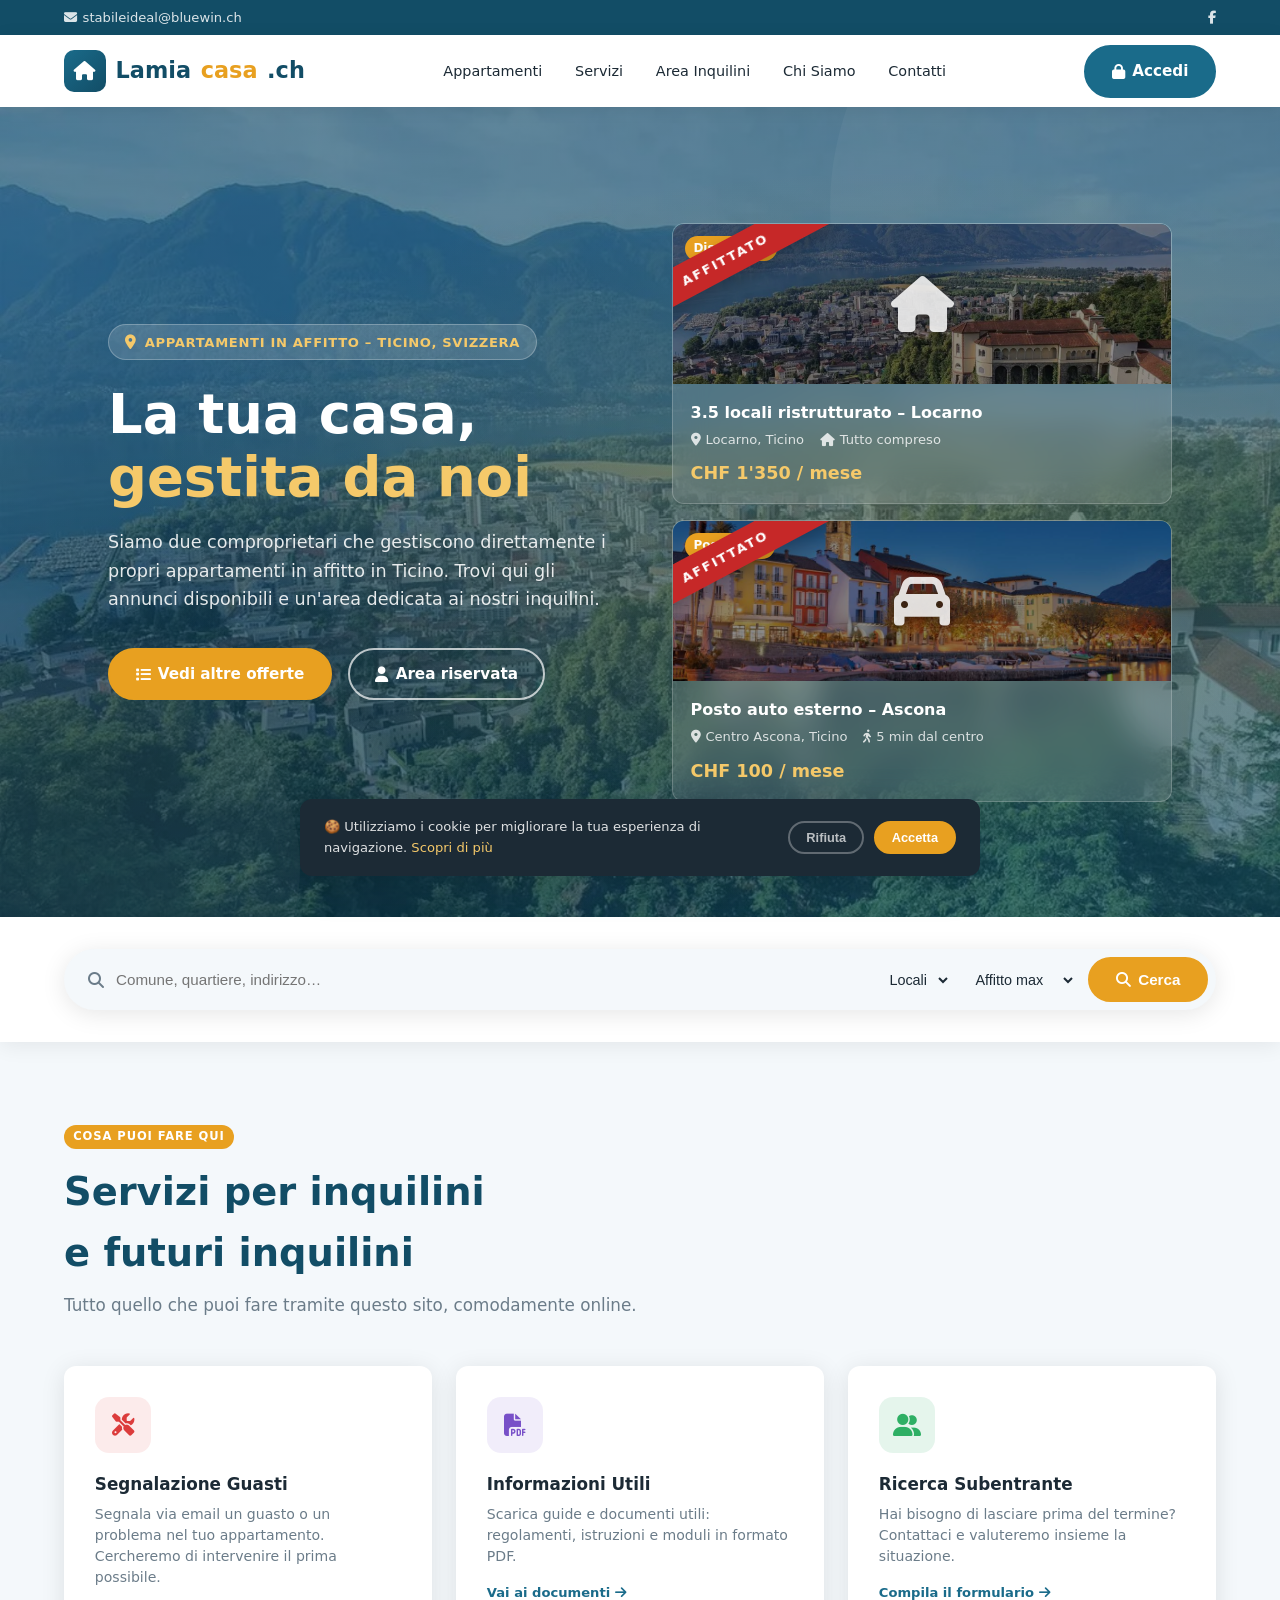
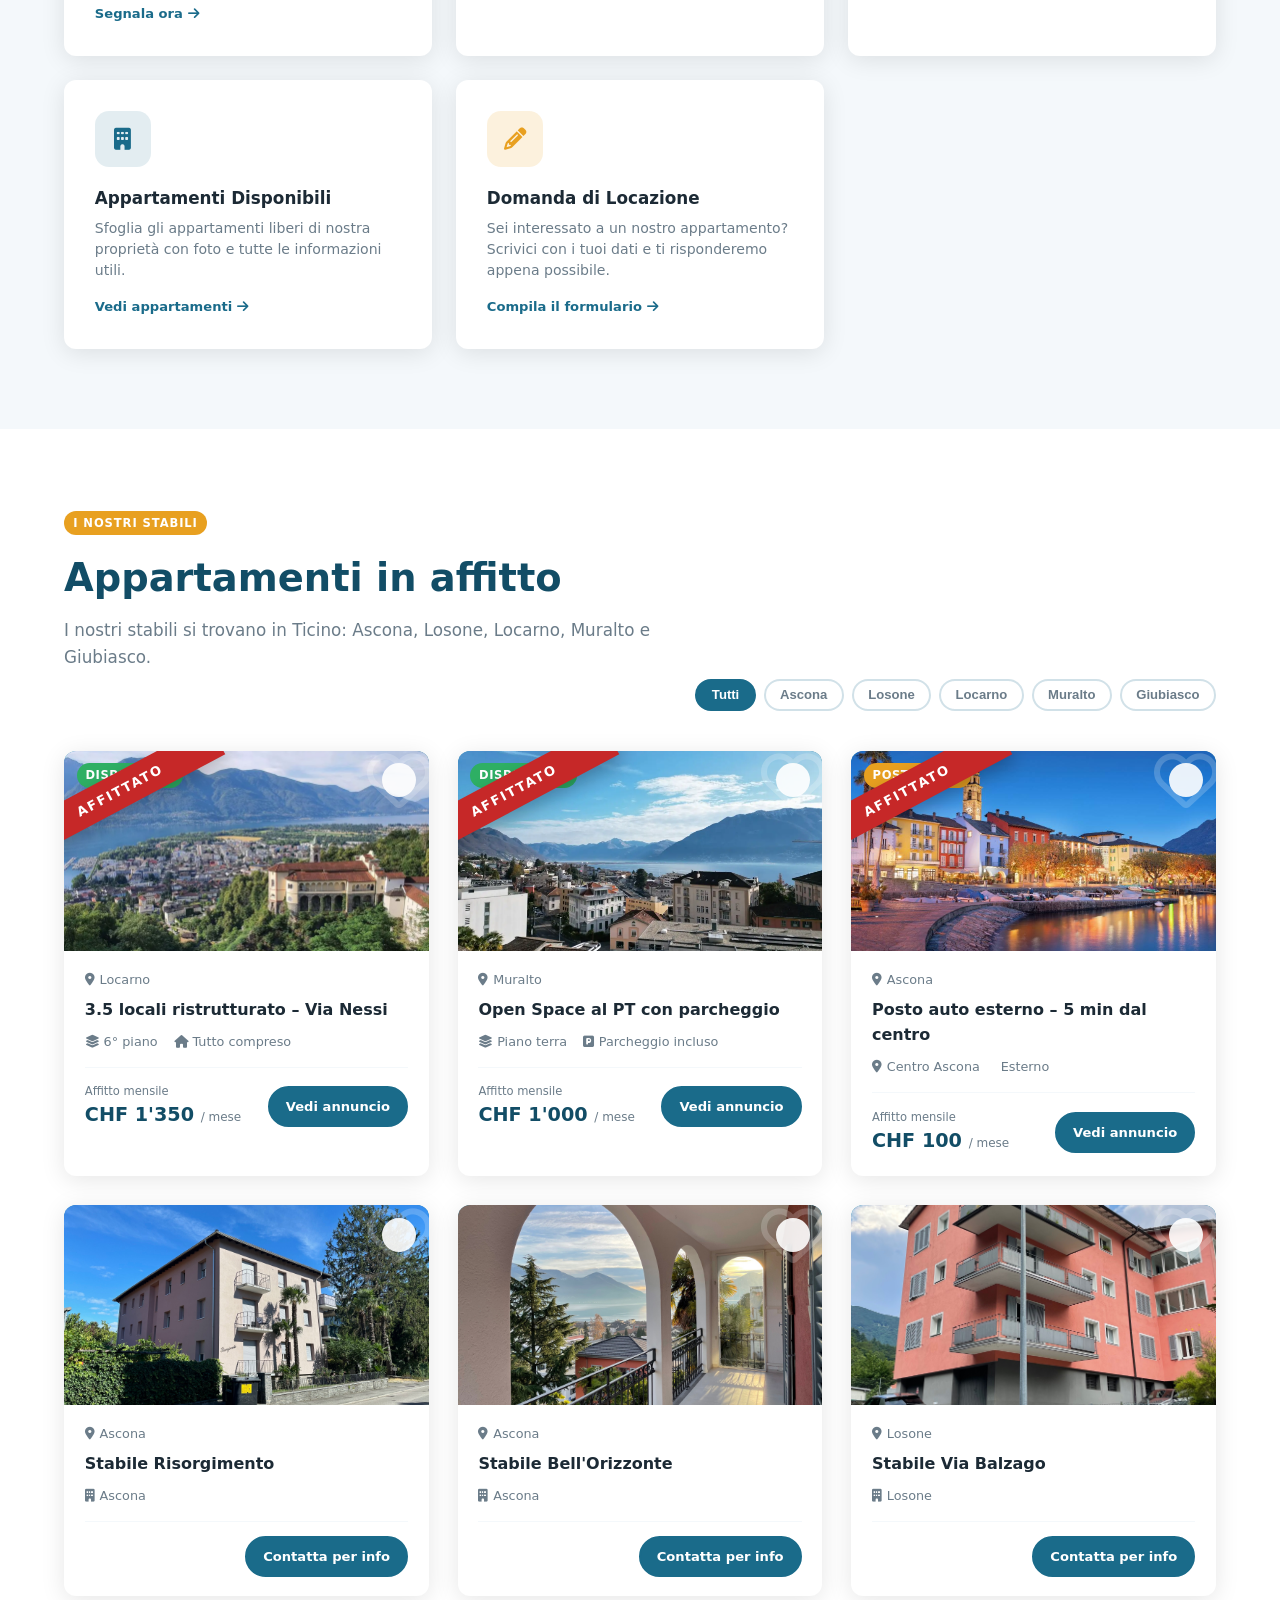
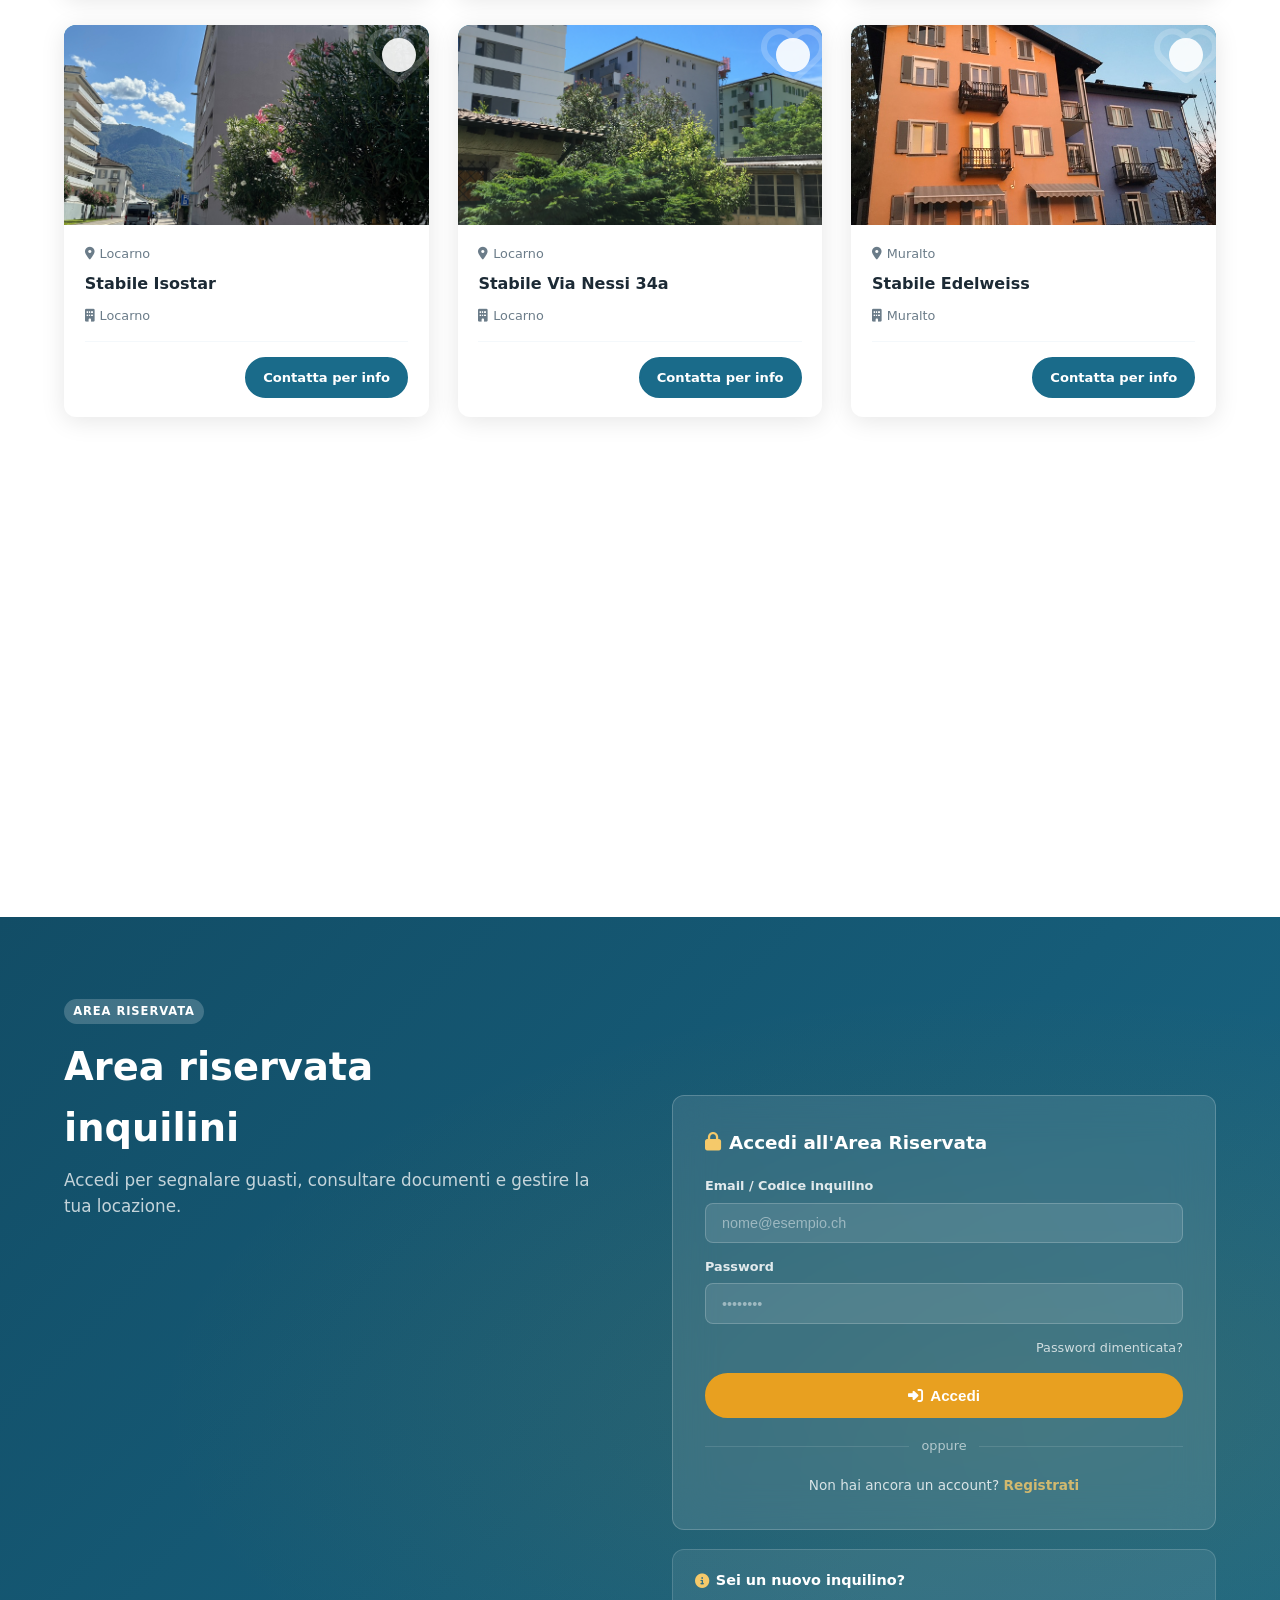
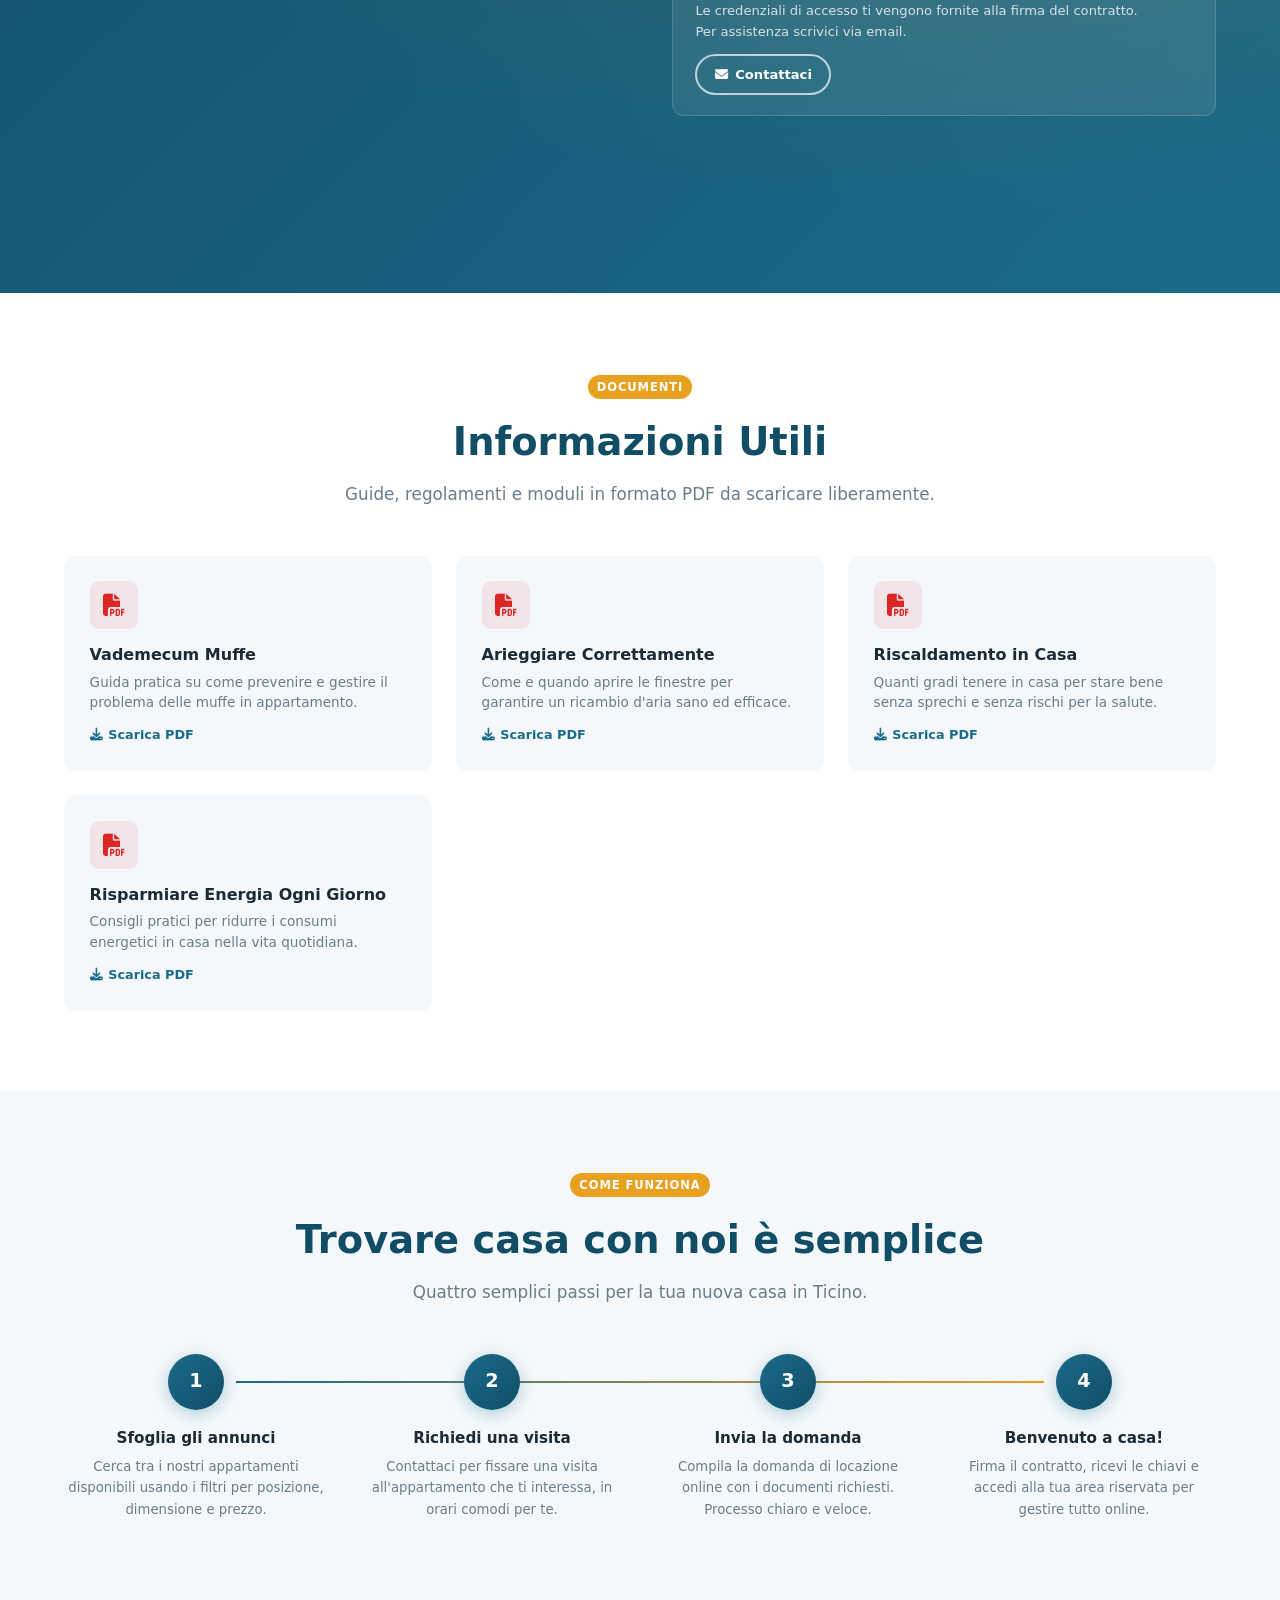
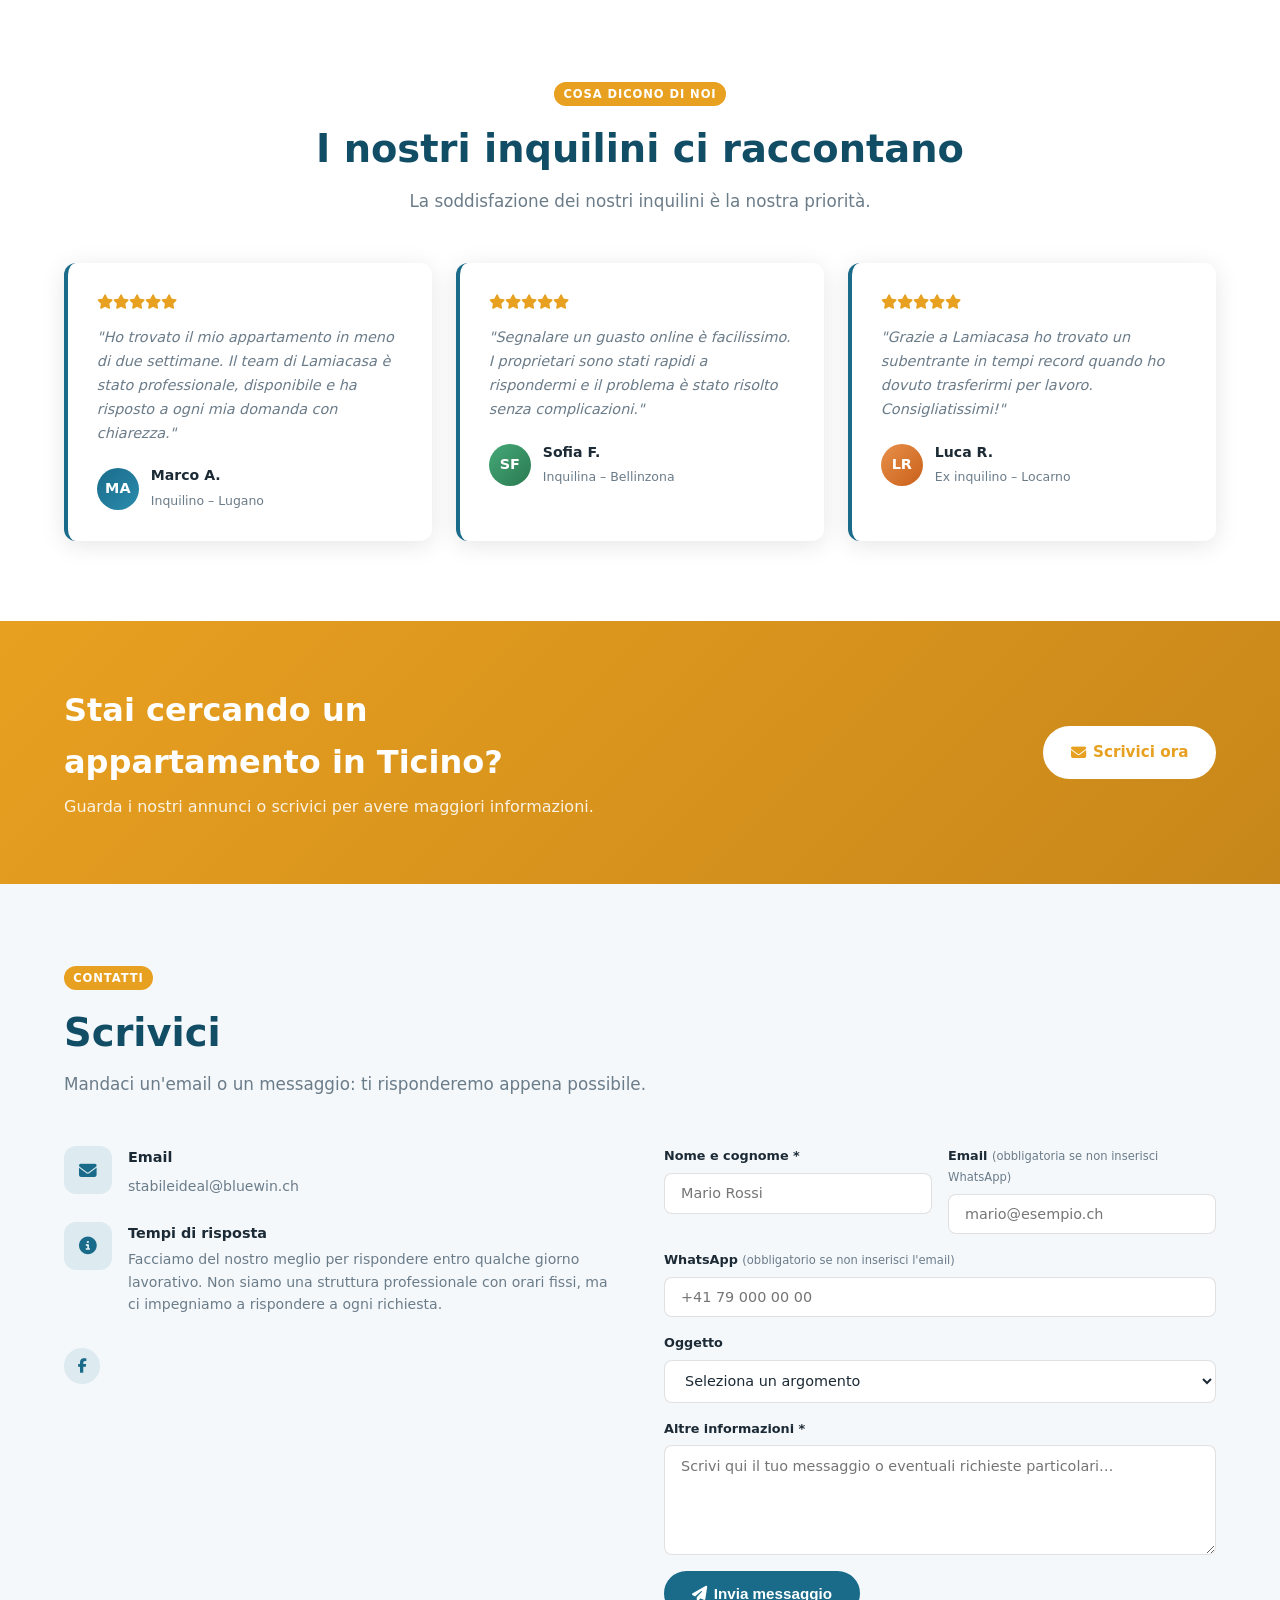
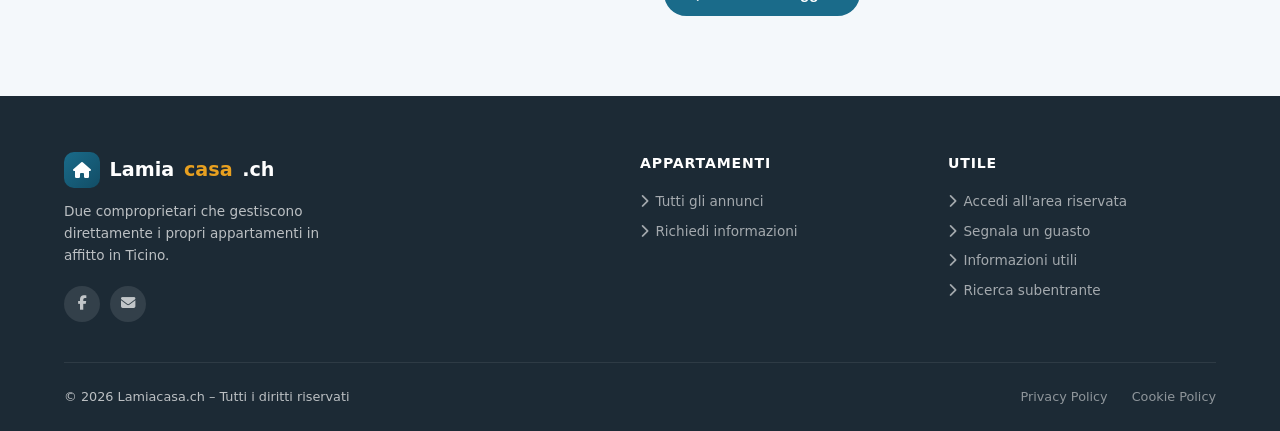
==== commit 63eb9b17: "Update index.html" ====
--- a/index.html
+++ b/index.html
@@ -769,32 +769,71 @@
 
  <!-- Contact form -->
  <form class="contact-form" id="contact-form" novalidate>
+
  <div class="form-row">
  <div class="cf-group">
  <label for="cf-name">Nome e cognome *</label>
  <input type="text" id="cf-name" name="name" placeholder="Mario Rossi" required />
  </div>
  <div class="cf-group">
- <label for="cf-email">Email *</label>
- <input type="email" id="cf-email" name="email" placeholder="mario@esempio.ch" required />
- </div>
- </div>
+ <label for="cf-email">Email <span class="cf-optional">(obbligatoria se non inserisci WhatsApp)</span></label>
+ <input type="email" id="cf-email" name="email" placeholder="mario@esempio.ch" autocomplete="email" />
+ </div>
+ </div>
+
+ <div class="cf-group">
+ <label for="cf-whatsapp">WhatsApp <span class="cf-optional">(obbligatorio se non inserisci l'email)</span></label>
+ <input type="tel" id="cf-whatsapp" name="whatsapp" placeholder="+41 79 000 00 00" autocomplete="tel" />
+ </div>
+
  <div class="cf-group">
  <label for="cf-subject">Oggetto</label>
  <select id="cf-subject" name="subject">
  <option value="">Seleziona un argomento</option>
- <option>Informazioni appartamento</option>
- <option>Segnalazione guasto</option>
- <option>Ricerca subentrante</option>
- <option>Disdetta contratto</option>
- <option>Domanda di locazione</option>
+ <option value="locazione">Sono interessato alla locazione di un appartamento</option>
+ <option value="altro">Altro argomento (specificare nel messaggio)</option>
+ </select>
+ </div>
+
+ <!-- Campi visibili solo per "locazione" -->
+ <div id="cf-locazione" style="display:none;flex-direction:column;gap:1rem;">
+ <div class="form-row">
+ <div class="cf-group">
+ <label for="cf-tipo">Tipo di appartamento *</label>
+ <select id="cf-tipo" name="tipo">
+ <option value="">Seleziona</option>
+ <option>Monolocale</option>
+ <option>2.5 locali</option>
+ <option>3.5 locali</option>
+ <option>4.5 locali</option>
  <option>Altro</option>
  </select>
  </div>
  <div class="cf-group">
- <label for="cf-message">Messaggio *</label>
- <textarea id="cf-message" name="message" placeholder="Scrivi qui il tuo messaggio…" required></textarea>
- </div>
+ <label for="cf-data">A partire da quando *</label>
+ <input type="date" id="cf-data" name="data" />
+ </div>
+ </div>
+ <div class="cf-group">
+ <label for="cf-zona">Zona di preferenza *</label>
+ <select id="cf-zona" name="zona">
+ <option value="">Seleziona una zona</option>
+ <option>Ascona</option>
+ <option>Losone</option>
+ <option>Locarno</option>
+ <option>Giubiasco</option>
+ <option>Locarnese (zona generale)</option>
+ </select>
+ </div>
+ </div>
+
+ <div class="cf-group">
+ <label for="cf-message">Altre informazioni *</label>
+ <textarea id="cf-message" name="message" placeholder="Scrivi qui il tuo messaggio o eventuali richieste particolari…" required></textarea>
+ </div>
+
+ <div id="cf-error" class="cf-error" style="display:none;"></div>
+
  <button type="submit" class="btn btn-primary-dk" style="align-self:flex-start;">
  <i class="fas fa-paper-plane"></i> Invia messaggio
  </button>
--- a/css/style.css
+++ b/css/style.css
@@ -840,6 +840,9 @@
   box-shadow: 0 0 0 3px rgba(26,107,138,.1);
 }
 .cf-group textarea { resize: vertical; min-height: 110px; }
+.cf-optional { font-size: .72rem; font-weight: 400; color: var(--grey); }
+.cf-error { background: rgba(220,60,60,.08); border: 1px solid rgba(220,60,60,.3); color: #c0392b; border-radius: 8px; padding: .6rem 1rem; font-size: .85rem; }
+#cf-locazione { display: none; }
 
 /* ── Map placeholder ── */
 .map-section { height: 350px; background: #e0e8ef; position: relative; overflow: hidden; }
